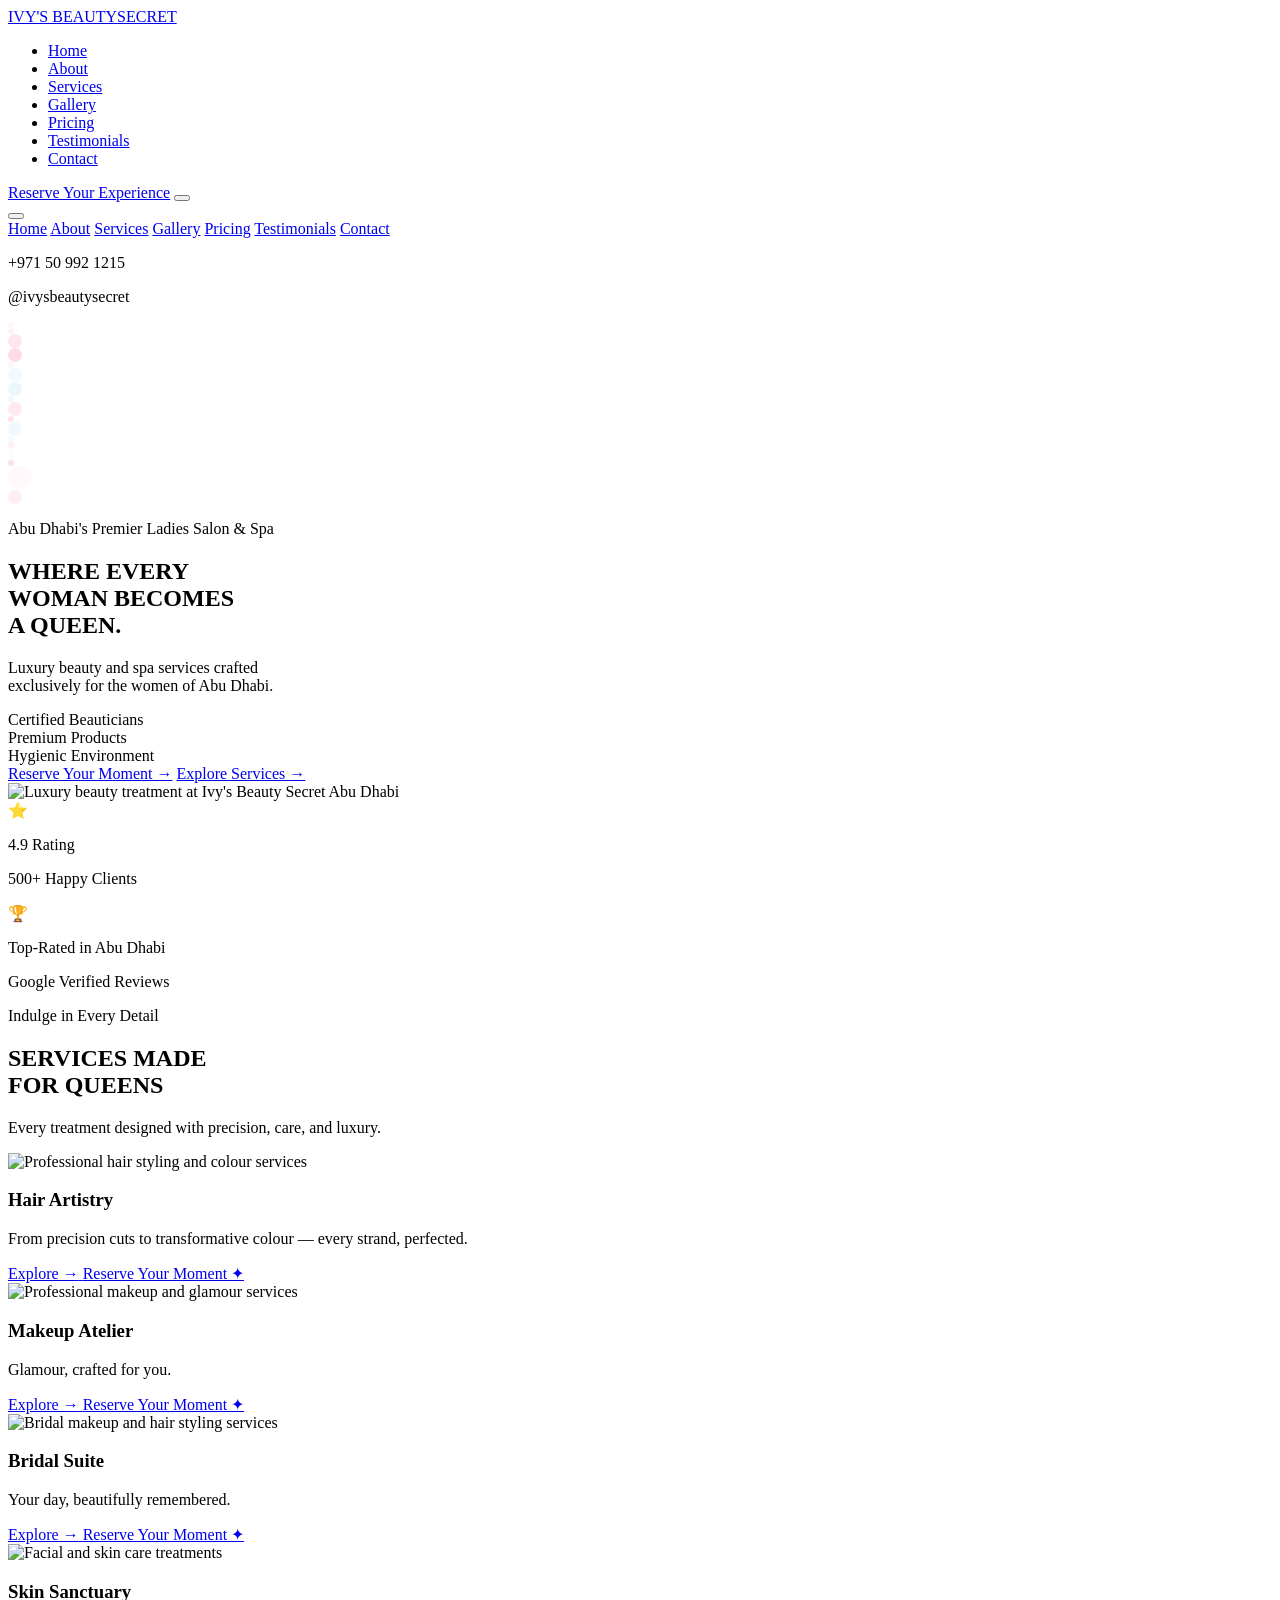
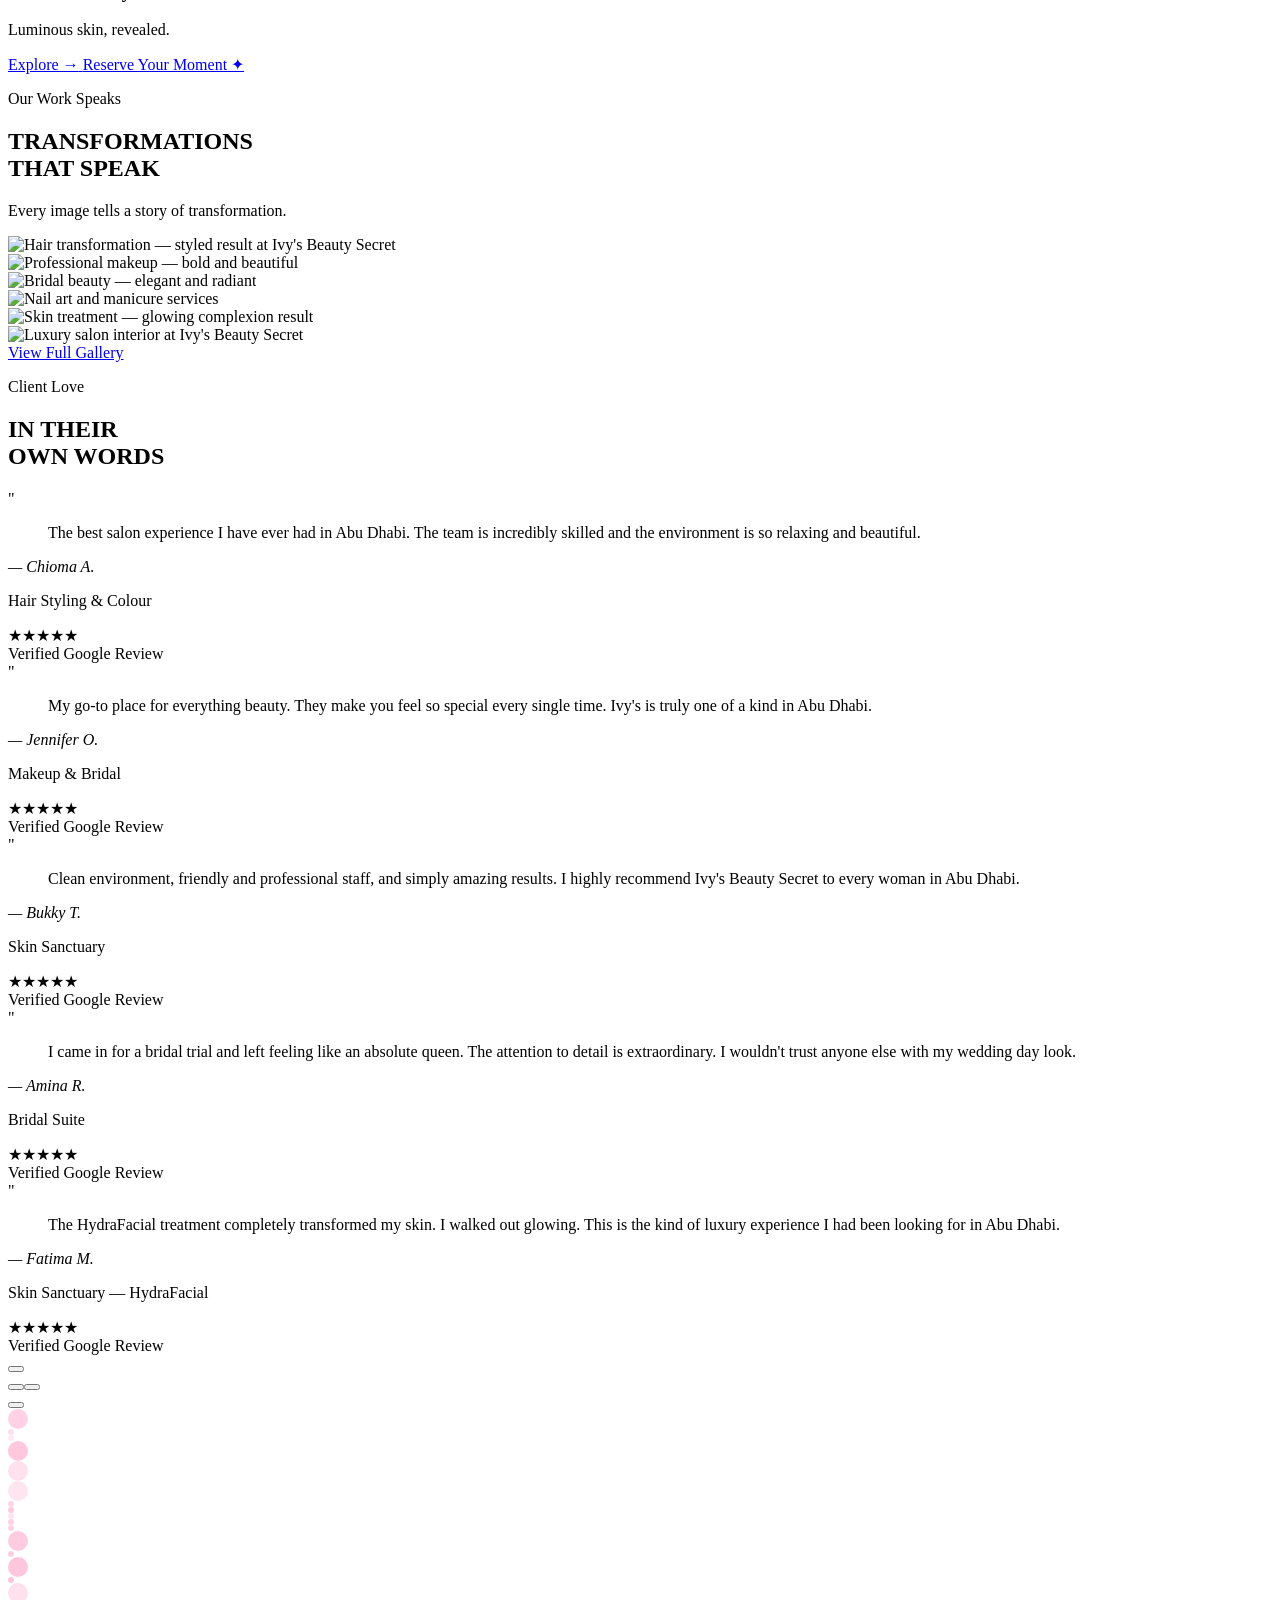
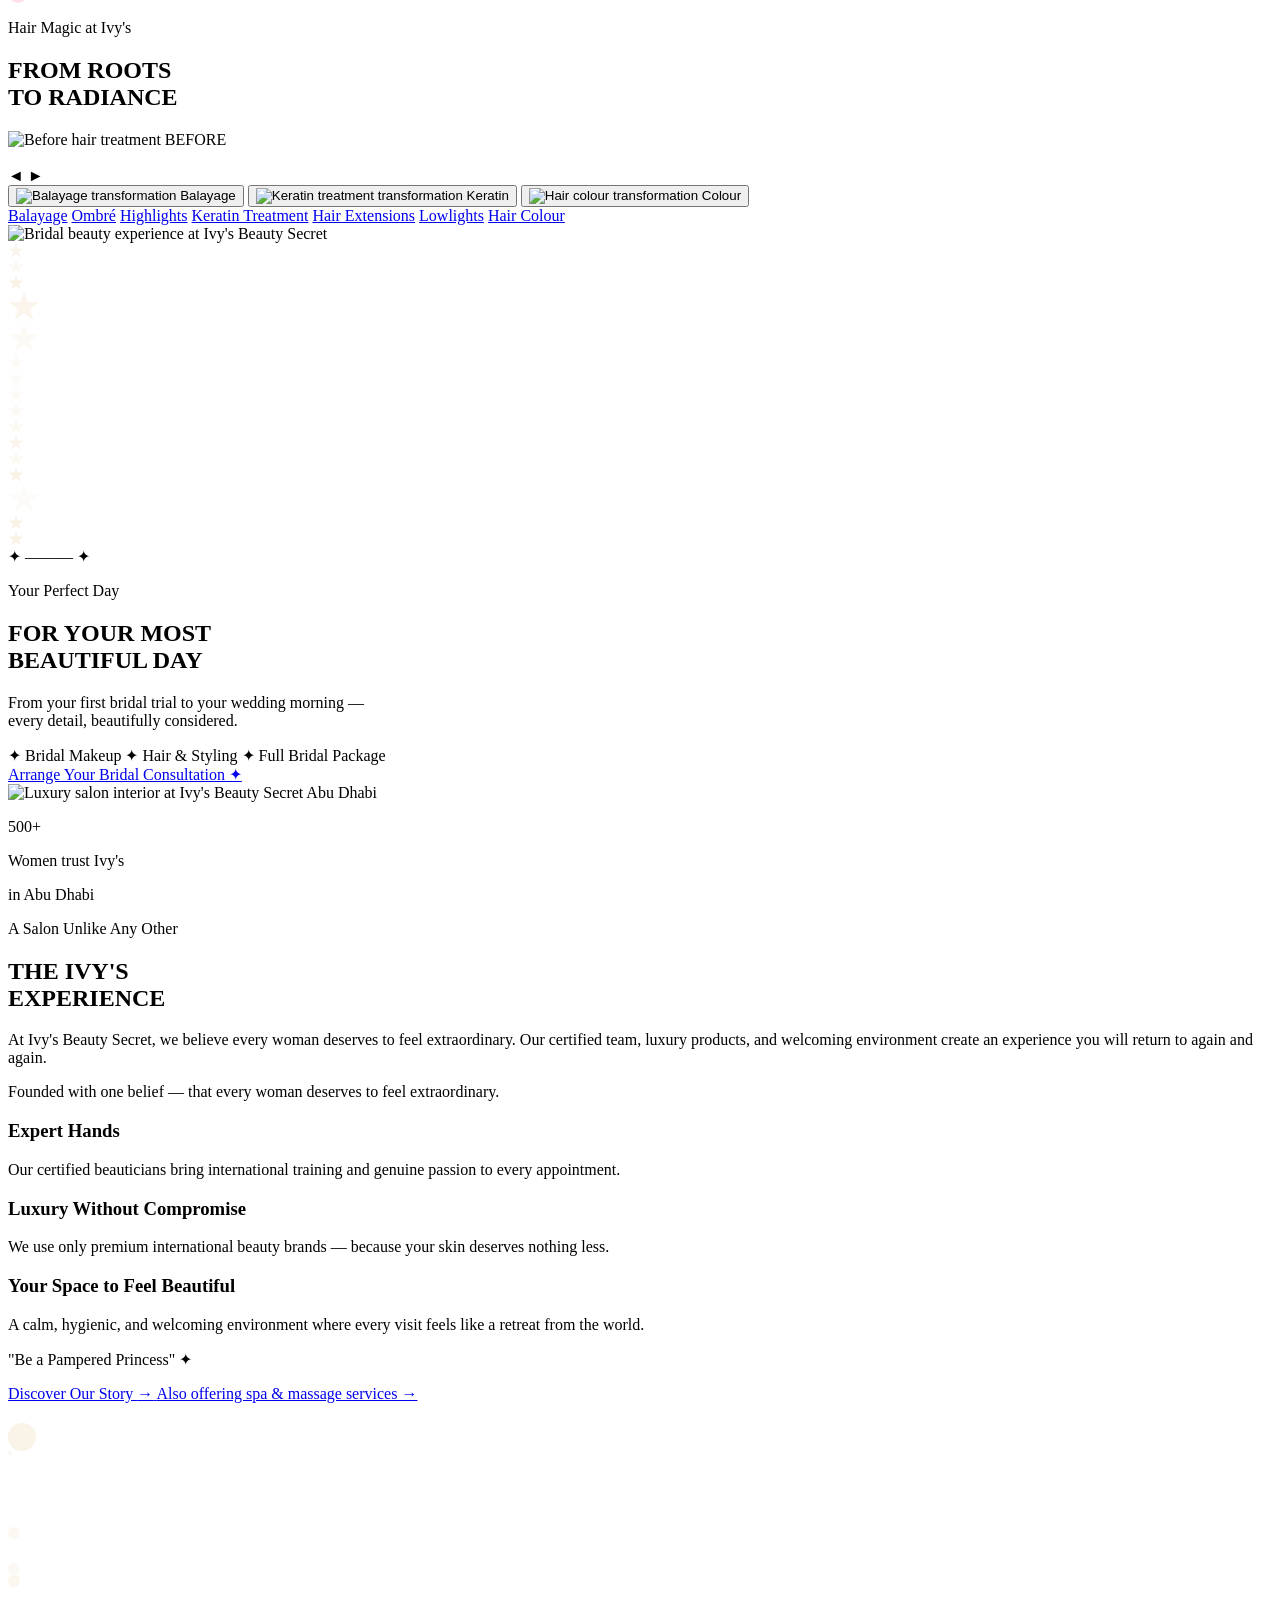
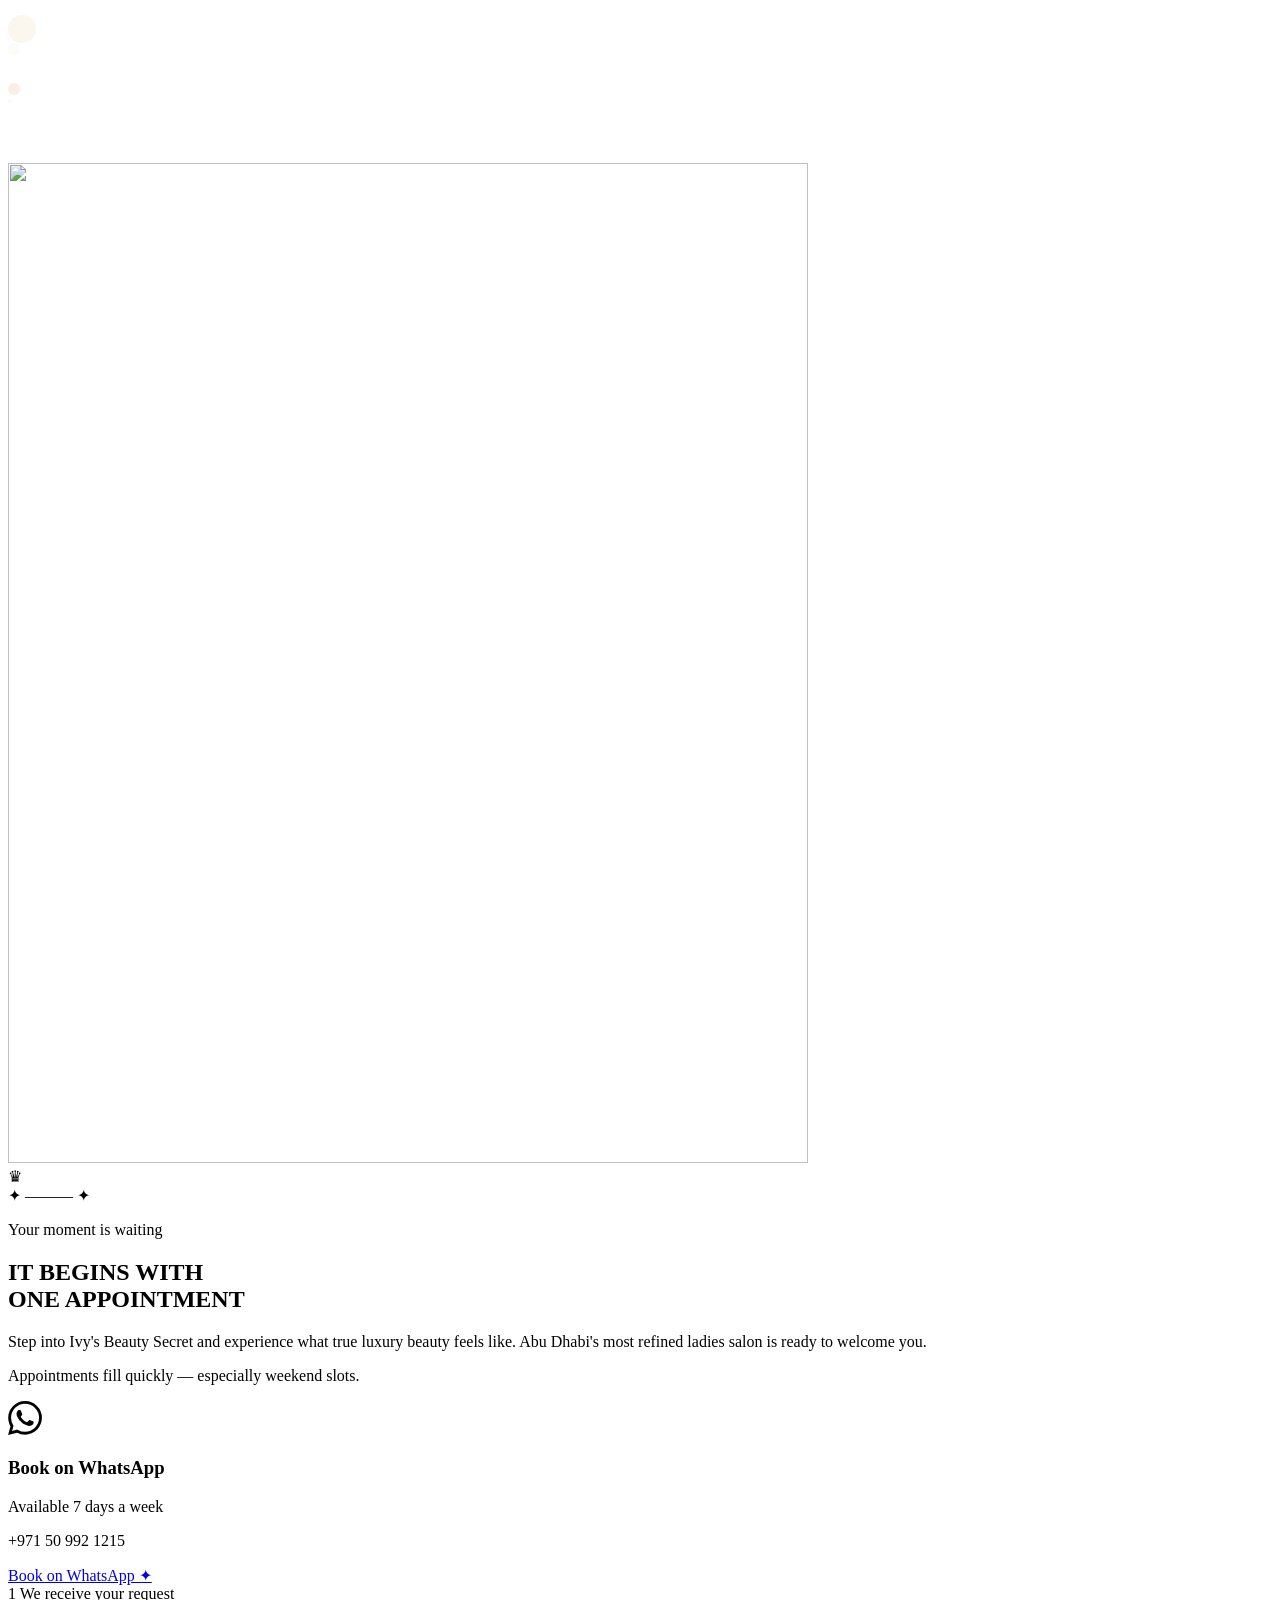
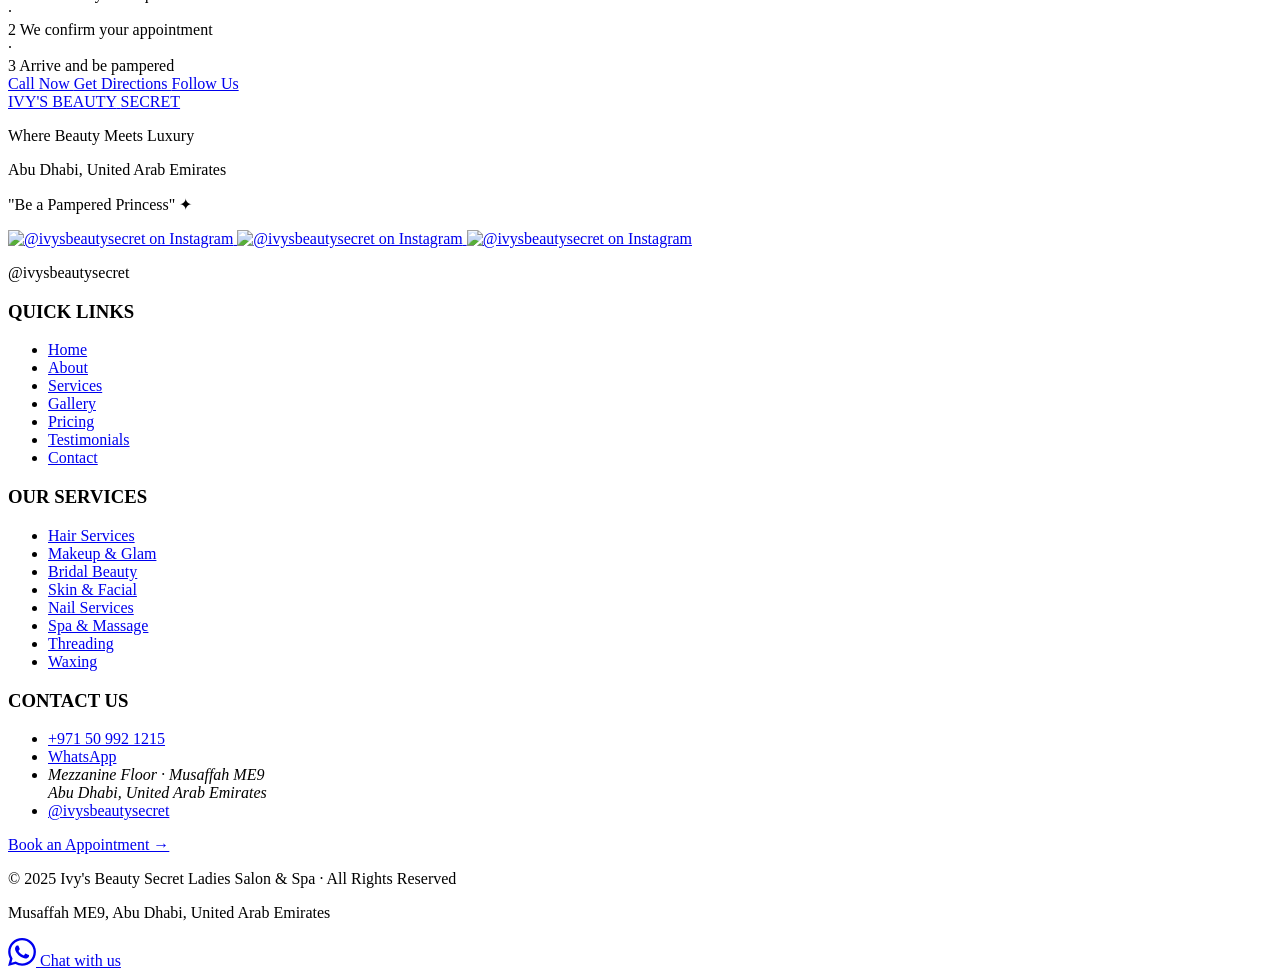
==== index.html @ 5273cea2 "Add files via upload" ====
<!DOCTYPE html>
<html lang="en" color-scheme="light">
<head>
  <meta charset="UTF-8">
  <meta name="viewport" content="width=device-width, initial-scale=1.0">
  <title>Ivy's Beauty Secret | Ladies Salon & Spa — Abu Dhabi</title>
  <meta name="description" content="Abu Dhabi's premier ladies salon and spa. Luxury beauty services exclusively for women in Musaffah ME9. Hair, makeup, bridal, skin, nails and spa.">

  <!-- Open Graph -->
  <meta property="og:title" content="Ivy's Beauty Secret | Ladies Salon & Spa Abu Dhabi">
  <meta property="og:description" content="Abu Dhabi's premier ladies salon and spa. Luxury beauty services exclusively for women.">
  <meta property="og:type" content="website">

  <!-- Preconnect for fonts -->
  <link rel="preconnect" href="https://fonts.googleapis.com">
  <link rel="preconnect" href="https://fonts.gstatic.com" crossorigin>

  <!-- Fonts: Cormorant Garamond (display) + Poppins (body) -->
  <link href="https://fonts.googleapis.com/css2?family=Cormorant+Garamond:ital,wght@0,300;0,600;0,700;1,300;1,400&family=Poppins:wght@300;400;500;600&display=optional" rel="stylesheet">

  <!-- Phosphor Icons (thin weight) -->
  <script src="https://unpkg.com/@phosphor-icons/web@2.1.1/src/index.js" defer></script>

  <link rel="stylesheet" href="styles.css">
</head>
<body>

  <!-- ═══════════════════════════════════════════
       NAVIGATION
  ═══════════════════════════════════════════ -->
  <nav class="nav" id="nav" role="navigation" aria-label="Main navigation">
    <div class="nav__inner">

      <!-- Logo -->
      <a href="index.html" class="nav__logo" aria-label="Ivy's Beauty Secret — Home">
        <img src="https://i.imgur.com/placeholder-logo.png"
             alt="Ivy's Beauty Secret Ladies Salon & Spa"
             class="nav__logo-img"
             onerror="this.style.display='none'; this.nextElementSibling.style.display='flex'">
        <!-- Fallback text logo if image fails -->
        <div class="nav__logo-text" style="display:none">
          <span class="nav__logo-primary">IVY'S BEAUTY</span>
          <span class="nav__logo-secondary">SECRET</span>
        </div>
      </a>

      <!-- Desktop Nav Links -->
      <ul class="nav__links" role="list">
        <li><a href="index.html" class="nav__link nav__link--active">Home</a></li>
        <li><a href="about.html" class="nav__link">About</a></li>
        <li><a href="services.html" class="nav__link">Services</a></li>
        <li><a href="gallery.html" class="nav__link">Gallery</a></li>
        <li><a href="pricing.html" class="nav__link">Pricing</a></li>
        <li><a href="testimonials.html" class="nav__link">Testimonials</a></li>
        <li><a href="contact.html" class="nav__link">Contact</a></li>
      </ul>

      <!-- Desktop CTA -->
      <a href="#booking" class="nav__cta btn btn--pink">Reserve Your Experience</a>

      <!-- Mobile Hamburger -->
      <button class="nav__hamburger" id="navToggle" aria-label="Open navigation menu" aria-expanded="false" aria-controls="mobileNav">
        <span class="nav__hamburger-bar"></span>
        <span class="nav__hamburger-bar"></span>
        <span class="nav__hamburger-bar"></span>
      </button>
    </div>
  </nav>

  <!-- Mobile Nav Overlay -->
  <div class="mobile-nav" id="mobileNav" role="dialog" aria-modal="true" aria-label="Navigation menu">
    <div class="mobile-nav__inner">
      <button class="mobile-nav__close" id="navClose" aria-label="Close navigation menu">
        <i class="ph-thin ph-x"></i>
      </button>
      <nav class="mobile-nav__links" aria-label="Mobile navigation">
        <a href="index.html" class="mobile-nav__link mobile-nav__link--active">Home</a>
        <a href="about.html" class="mobile-nav__link">About</a>
        <a href="services.html" class="mobile-nav__link">Services</a>
        <a href="gallery.html" class="mobile-nav__link">Gallery</a>
        <a href="pricing.html" class="mobile-nav__link">Pricing</a>
        <a href="testimonials.html" class="mobile-nav__link">Testimonials</a>
        <a href="contact.html" class="mobile-nav__link">Contact</a>
      </nav>
      <div class="mobile-nav__footer">
        <p class="mobile-nav__contact">+971 50 992 1215</p>
        <p class="mobile-nav__contact">@ivysbeautysecret</p>
        <div class="mobile-nav__socials">
          <a href="https://www.instagram.com/ivysbeautysecret/" target="_blank" rel="noopener" aria-label="Follow Ivy's on Instagram" class="mobile-nav__social-icon">
            <i class="ph-thin ph-instagram-logo"></i>
          </a>
          <a href="https://wa.me/971509921215" target="_blank" rel="noopener" aria-label="Chat on WhatsApp" class="mobile-nav__social-icon">
            <i class="ph-thin ph-whatsapp-logo"></i>
          </a>
          <a href="#" target="_blank" rel="noopener" aria-label="Follow on TikTok" class="mobile-nav__social-icon">
            <i class="ph-thin ph-tiktok-logo"></i>
          </a>
          <a href="#" target="_blank" rel="noopener" aria-label="Follow on Facebook" class="mobile-nav__social-icon">
            <i class="ph-thin ph-facebook-logo"></i>
          </a>
        </div>
      </div>
    </div>
  </div>


  <!-- ═══════════════════════════════════════════
       SECTION 1 — CINEMATIC HERO
  ═══════════════════════════════════════════ -->
  <section class="hero" id="home" aria-label="Welcome to Ivy's Beauty Secret">

    <!-- Atmospheric Light Blooms -->
    <div class="hero__bloom hero__bloom--pink" aria-hidden="true"></div>
    <div class="hero__bloom hero__bloom--blue" aria-hidden="true"></div>

    <!-- Floating Particles -->
    <div class="hero__particles" aria-hidden="true" id="heroParticles"></div>

    <!-- Hero Layout -->
    <div class="hero__inner">

      <!-- Left — Text Content -->
      <div class="hero__content" data-animate="fade-up">

        <!-- Gold ornament line -->
        <div class="ornament-line" aria-hidden="true"></div>

        <!-- Script label -->
        <p class="hero__script">Abu Dhabi's Premier Ladies Salon &amp; Spa</p>

        <!-- Main H1 -->
        <h1 class="hero__headline">
          WHERE EVERY<br>
          WOMAN BECOMES<br>
          A QUEEN.
        </h1>

        <!-- Body text -->
        <p class="hero__body">
          Luxury beauty and spa services crafted<br>
          exclusively for the women of Abu Dhabi.
        </p>

        <!-- Embedded Trust Indicators -->
        <div class="hero__trust" role="list" aria-label="Our commitments">
          <div class="hero__trust-item" role="listitem">
            <i class="ph-thin ph-certificate" aria-hidden="true"></i>
            <span>Certified Beauticians</span>
          </div>
          <div class="hero__trust-item" role="listitem">
            <i class="ph-thin ph-sparkle" aria-hidden="true"></i>
            <span>Premium Products</span>
          </div>
          <div class="hero__trust-item" role="listitem">
            <i class="ph-thin ph-shield-check" aria-hidden="true"></i>
            <span>Hygienic Environment</span>
          </div>
        </div>

        <!-- CTA Row -->
        <div class="hero__ctas">
          <a href="#booking" class="btn btn--pink">Reserve Your Moment →</a>
          <a href="services.html" class="hero__cta-link">
            Explore Services <span class="hero__cta-arrow">→</span>
          </a>
        </div>
      </div>

      <!-- Right — Model Photography -->
      <div class="hero__image-zone" aria-hidden="true">
        <img
          src="https://images.unsplash.com/photo-1560869713-7d0a29430803?w=900&q=80"
          alt="Luxury beauty treatment at Ivy's Beauty Secret Abu Dhabi"
          class="hero__model img-hero"
          width="900"
          height="1200"
          fetchpriority="high">

        <!-- Glassmorphism Card 1 — Rating -->
        <div class="glass-card glass-card--1" aria-label="Client rating: 4.9 stars, 500 plus happy clients">
          <div class="glass-card__content">
            <span class="glass-card__icon">⭐</span>
            <div>
              <p class="glass-card__title">4.9 Rating</p>
              <p class="glass-card__sub">500+ Happy Clients</p>
            </div>
          </div>
        </div>

        <!-- Glassmorphism Card 2 — Reputation -->
        <div class="glass-card glass-card--2" aria-label="Top rated salon in Abu Dhabi">
          <div class="glass-card__content">
            <span class="glass-card__icon">🏆</span>
            <div>
              <p class="glass-card__title">Top-Rated in Abu Dhabi</p>
              <p class="glass-card__sub">Google Verified Reviews</p>
            </div>
          </div>
        </div>
      </div>

    </div><!-- /.hero__inner -->

    <!-- Section exit fade -->
    <div class="hero__exit" aria-hidden="true"></div>

  </section><!-- /.hero -->


  <!-- ═══════════════════════════════════════════
       SECTION 2 — FEATURED SERVICE CATEGORIES
  ═══════════════════════════════════════════ -->
  <section class="services" id="services" aria-labelledby="services-heading">
    <div class="section-entry" aria-hidden="true"></div>

    <div class="container">

      <!-- Section Headline -->
      <div class="section-header section-header--center" data-animate="fade-up">
        <div class="ornament-line ornament-line--center" aria-hidden="true"></div>
        <p class="section-script">Indulge in Every Detail</p>
        <h2 class="section-h2" id="services-heading">
          SERVICES MADE<br>FOR QUEENS
        </h2>
        <p class="section-body">Every treatment designed with precision, care, and luxury.</p>
      </div>

      <!-- Service Cards Grid -->
      <div class="services__grid" data-animate="fade-up">

        <!-- Featured Card — Hair Artistry -->
        <article class="service-card service-card--featured" aria-label="Hair Artistry services">
          <div class="service-card__image-wrap">
            <img
              src="https://images.unsplash.com/photo-1522337360788-8b13dee7a37e?w=800&q=80"
              alt="Professional hair styling and colour services"
              class="service-card__image img-card"
              width="800"
              height="490"
              loading="lazy">
            <div class="service-card__img-overlay" aria-hidden="true"></div>
          </div>
          <div class="service-card__badge" aria-hidden="true">
            <i class="ph-thin ph-scissors"></i>
          </div>
          <div class="service-card__body">
            <h3 class="service-card__title">Hair Artistry</h3>
            <p class="service-card__desc">From precision cuts to transformative colour — every strand, perfected.</p>
            <a href="services.html#hair" class="service-card__cta">
              <span class="service-card__cta-default">Explore →</span>
              <span class="service-card__cta-hover">Reserve Your Moment ✦</span>
            </a>
          </div>
        </article>

        <!-- Standard Card — Makeup Atelier -->
        <article class="service-card" aria-label="Makeup Atelier services">
          <div class="service-card__image-wrap">
            <img
              src="https://images.unsplash.com/photo-1487412947147-5cebf100ffc2?w=600&q=80"
              alt="Professional makeup and glamour services"
              class="service-card__image img-card"
              width="600"
              height="348"
              loading="lazy">
            <div class="service-card__img-overlay" aria-hidden="true"></div>
          </div>
          <div class="service-card__badge" aria-hidden="true">
            <i class="ph-thin ph-paint-brush"></i>
          </div>
          <div class="service-card__body">
            <h3 class="service-card__title">Makeup Atelier</h3>
            <p class="service-card__desc">Glamour, crafted for you.</p>
            <a href="services.html#makeup" class="service-card__cta">
              <span class="service-card__cta-default">Explore →</span>
              <span class="service-card__cta-hover">Reserve Your Moment ✦</span>
            </a>
          </div>
        </article>

        <!-- Standard Card — Bridal Suite -->
        <article class="service-card" aria-label="Bridal Suite services">
          <div class="service-card__image-wrap">
            <img
              src="https://images.unsplash.com/photo-1511285560929-80b456fea0bc?w=600&q=80"
              alt="Bridal makeup and hair styling services"
              class="service-card__image img-card"
              width="600"
              height="348"
              loading="lazy">
            <div class="service-card__img-overlay" aria-hidden="true"></div>
          </div>
          <div class="service-card__badge" aria-hidden="true">
            <i class="ph-thin ph-flower"></i>
          </div>
          <div class="service-card__body">
            <h3 class="service-card__title">Bridal Suite</h3>
            <p class="service-card__desc">Your day, beautifully remembered.</p>
            <a href="services.html#bridal" class="service-card__cta">
              <span class="service-card__cta-default">Explore →</span>
              <span class="service-card__cta-hover">Reserve Your Moment ✦</span>
            </a>
          </div>
        </article>

        <!-- Standard Card — Skin Sanctuary -->
        <article class="service-card service-card--wide" aria-label="Skin Sanctuary services">
          <div class="service-card__image-wrap">
            <img
              src="https://images.unsplash.com/photo-1570172619644-dfd03ed5d881?w=800&q=80"
              alt="Facial and skin care treatments"
              class="service-card__image img-card"
              width="800"
              height="348"
              loading="lazy">
            <div class="service-card__img-overlay" aria-hidden="true"></div>
          </div>
          <div class="service-card__badge" aria-hidden="true">
            <i class="ph-thin ph-drop"></i>
          </div>
          <div class="service-card__body">
            <h3 class="service-card__title">Skin Sanctuary</h3>
            <p class="service-card__desc">Luminous skin, revealed.</p>
            <a href="services.html#skin" class="service-card__cta">
              <span class="service-card__cta-default">Explore →</span>
              <span class="service-card__cta-hover">Reserve Your Moment ✦</span>
            </a>
          </div>
        </article>

      </div><!-- /.services__grid -->
    </div><!-- /.container -->

    <div class="section-exit section-exit--to-white" aria-hidden="true"></div>
  </section><!-- /.services -->


  <!-- ═══════════════════════════════════════════
       SECTION 3 — TRANSFORMATIONS GALLERY
  ═══════════════════════════════════════════ -->
  <section class="gallery" id="gallery" aria-labelledby="gallery-heading">

    <div class="container">

      <!-- Section Headline -->
      <div class="section-header section-header--center" data-animate="fade-up">
        <p class="section-script">Our Work Speaks</p>
        <h2 class="section-h2" id="gallery-heading">
          TRANSFORMATIONS<br>THAT SPEAK
        </h2>
        <p class="section-body">Every image tells a story of transformation.</p>
      </div>

      <!-- Masonry Grid — 6 images -->
      <div class="gallery__grid" data-animate="fade-up" role="list" aria-label="Gallery of beauty transformations">

        <div class="gallery__item gallery__item--a" role="listitem">
          <img
            src="https://images.unsplash.com/photo-1522337660859-02fbefca4702?w=700&q=80"
            alt="Hair transformation — styled result at Ivy's Beauty Secret"
            class="gallery__img img-gallery"
            width="700"
            height="900"
            loading="lazy">
        </div>

        <div class="gallery__item gallery__item--b" role="listitem">
          <img
            src="https://images.unsplash.com/photo-1492106087820-71f1a00d2b11?w=600&q=80"
            alt="Professional makeup — bold and beautiful"
            class="gallery__img img-gallery"
            width="600"
            height="700"
            loading="lazy">
        </div>

        <div class="gallery__item gallery__item--c" role="listitem">
          <img
            src="https://images.unsplash.com/photo-1537832816519-689ad163238b?w=600&q=80"
            alt="Bridal beauty — elegant and radiant"
            class="gallery__img img-gallery"
            width="600"
            height="950"
            loading="lazy">
        </div>

        <div class="gallery__item gallery__item--d" role="listitem">
          <img
            src="https://images.unsplash.com/photo-1604654894610-df63bc536371?w=600&q=80"
            alt="Nail art and manicure services"
            class="gallery__img img-gallery"
            width="600"
            height="600"
            loading="lazy">
        </div>

        <div class="gallery__item gallery__item--e" role="listitem">
          <img
            src="https://images.unsplash.com/photo-1616394584738-fc6e612e71b9?w=600&q=80"
            alt="Skin treatment — glowing complexion result"
            class="gallery__img img-gallery"
            width="600"
            height="800"
            loading="lazy">
        </div>

        <div class="gallery__item gallery__item--f" role="listitem">
          <img
            src="https://images.unsplash.com/photo-1560066984-138dadb4c035?w=600&q=80"
            alt="Luxury salon interior at Ivy's Beauty Secret"
            class="gallery__img img-gallery"
            width="600"
            height="580"
            loading="lazy">
        </div>

      </div><!-- /.gallery__grid -->

      <!-- CTA -->
      <div class="gallery__cta-wrap" data-animate="fade-up">
        <a href="gallery.html" class="btn btn--outline">View Full Gallery</a>
      </div>

    </div><!-- /.container -->

    <div class="section-exit section-exit--to-blush" aria-hidden="true"></div>
  </section><!-- /.gallery -->


  <!-- ═══════════════════════════════════════════
       SECTION 4 — TESTIMONIALS
  ═══════════════════════════════════════════ -->
  <section class="testimonials" id="testimonials" aria-labelledby="testimonials-heading">

    <div class="container">

      <!-- Section Headline -->
      <div class="section-header section-header--center" data-animate="fade-up">
        <p class="section-script">Client Love</p>
        <h2 class="section-h2" id="testimonials-heading">
          IN THEIR<br>OWN WORDS
        </h2>
      </div>

      <!-- Carousel -->
      <div class="testimonials__carousel-wrap" data-animate="fade-up">
        <div class="testimonials__carousel" id="testimonialsCarousel" aria-live="polite">

          <!-- Card 1 -->
          <article class="testimonial-card" aria-label="Review from Chioma A.">
            <div class="testimonial-card__quote" aria-hidden="true">"</div>
            <blockquote class="testimonial-card__text">
              The best salon experience I have ever had in Abu Dhabi. The team is incredibly skilled and the environment is so relaxing and beautiful.
            </blockquote>
            <div class="testimonial-card__divider" aria-hidden="true"></div>
            <cite class="testimonial-card__author">— Chioma A.</cite>
            <p class="testimonial-card__service">Hair Styling & Colour</p>
            <div class="testimonial-card__stars" aria-label="5 out of 5 stars" role="img">
              <span aria-hidden="true">★★★★★</span>
            </div>
            <div class="testimonial-card__source">
              <span class="testimonial-card__source-text">Verified Google Review</span>
            </div>
          </article>

          <!-- Card 2 -->
          <article class="testimonial-card" aria-label="Review from Jennifer O.">
            <div class="testimonial-card__quote" aria-hidden="true">"</div>
            <blockquote class="testimonial-card__text">
              My go-to place for everything beauty. They make you feel so special every single time. Ivy's is truly one of a kind in Abu Dhabi.
            </blockquote>
            <div class="testimonial-card__divider" aria-hidden="true"></div>
            <cite class="testimonial-card__author">— Jennifer O.</cite>
            <p class="testimonial-card__service">Makeup & Bridal</p>
            <div class="testimonial-card__stars" aria-label="5 out of 5 stars" role="img">
              <span aria-hidden="true">★★★★★</span>
            </div>
            <div class="testimonial-card__source">
              <span class="testimonial-card__source-text">Verified Google Review</span>
            </div>
          </article>

          <!-- Card 3 -->
          <article class="testimonial-card" aria-label="Review from Bukky T.">
            <div class="testimonial-card__quote" aria-hidden="true">"</div>
            <blockquote class="testimonial-card__text">
              Clean environment, friendly and professional staff, and simply amazing results. I highly recommend Ivy's Beauty Secret to every woman in Abu Dhabi.
            </blockquote>
            <div class="testimonial-card__divider" aria-hidden="true"></div>
            <cite class="testimonial-card__author">— Bukky T.</cite>
            <p class="testimonial-card__service">Skin Sanctuary</p>
            <div class="testimonial-card__stars" aria-label="5 out of 5 stars" role="img">
              <span aria-hidden="true">★★★★★</span>
            </div>
            <div class="testimonial-card__source">
              <span class="testimonial-card__source-text">Verified Google Review</span>
            </div>
          </article>

          <!-- Card 4 -->
          <article class="testimonial-card" aria-label="Review from Amina R.">
            <div class="testimonial-card__quote" aria-hidden="true">"</div>
            <blockquote class="testimonial-card__text">
              I came in for a bridal trial and left feeling like an absolute queen. The attention to detail is extraordinary. I wouldn't trust anyone else with my wedding day look.
            </blockquote>
            <div class="testimonial-card__divider" aria-hidden="true"></div>
            <cite class="testimonial-card__author">— Amina R.</cite>
            <p class="testimonial-card__service">Bridal Suite</p>
            <div class="testimonial-card__stars" aria-label="5 out of 5 stars" role="img">
              <span aria-hidden="true">★★★★★</span>
            </div>
            <div class="testimonial-card__source">
              <span class="testimonial-card__source-text">Verified Google Review</span>
            </div>
          </article>

          <!-- Card 5 -->
          <article class="testimonial-card" aria-label="Review from Fatima M.">
            <div class="testimonial-card__quote" aria-hidden="true">"</div>
            <blockquote class="testimonial-card__text">
              The HydraFacial treatment completely transformed my skin. I walked out glowing. This is the kind of luxury experience I had been looking for in Abu Dhabi.
            </blockquote>
            <div class="testimonial-card__divider" aria-hidden="true"></div>
            <cite class="testimonial-card__author">— Fatima M.</cite>
            <p class="testimonial-card__service">Skin Sanctuary — HydraFacial</p>
            <div class="testimonial-card__stars" aria-label="5 out of 5 stars" role="img">
              <span aria-hidden="true">★★★★★</span>
            </div>
            <div class="testimonial-card__source">
              <span class="testimonial-card__source-text">Verified Google Review</span>
            </div>
          </article>

        </div><!-- /.testimonials__carousel -->

        <!-- Edge fades -->
        <div class="testimonials__fade testimonials__fade--left" aria-hidden="true"></div>
        <div class="testimonials__fade testimonials__fade--right" aria-hidden="true"></div>
      </div>

      <!-- Navigation -->
      <div class="testimonials__nav" role="group" aria-label="Testimonial navigation">
        <button class="testimonials__arrow testimonials__arrow--prev" id="testimPrev" aria-label="Previous review">
          <i class="ph-thin ph-arrow-left"></i>
        </button>
        <div class="testimonials__dots" id="testimDots" role="tablist" aria-label="Review pages"></div>
        <button class="testimonials__arrow testimonials__arrow--next" id="testimNext" aria-label="Next review">
          <i class="ph-thin ph-arrow-right"></i>
        </button>
      </div>

    </div><!-- /.container -->

    <div class="section-exit section-exit--to-dark" aria-hidden="true"></div>
  </section><!-- /.testimonials -->


  <!-- ═══════════════════════════════════════════
       SECTION 5 — HAIR TRANSFORMATIONS
  ═══════════════════════════════════════════ -->
  <section class="hair" id="hair-transformations" aria-labelledby="hair-heading">

    <!-- Dark atmosphere bloom -->
    <div class="hair__bloom" aria-hidden="true"></div>

    <!-- Particles -->
    <div class="hair__particles" aria-hidden="true" id="hairParticles"></div>

    <div class="container">

      <!-- Headline -->
      <div class="section-header section-header--center section-header--light" data-animate="fade-up">
        <div class="ornament-line ornament-line--center ornament-line--gold" aria-hidden="true"></div>
        <p class="section-script section-script--gold">Hair Magic at Ivy's</p>
        <h2 class="section-h2 section-h2--white" id="hair-heading">
          FROM ROOTS<br>TO RADIANCE
        </h2>
      </div>

      <!-- Before/After Slider -->
      <div class="slider-wrap" data-animate="fade-up">

        <!-- Primary Slider -->
        <div class="slider" id="mainSlider" aria-label="Hair transformation before and after comparison">
          <div class="slider__before">
            <img
              src="https://images.unsplash.com/photo-1590577976322-3d2d6a2130f4?w=900&q=80"
              alt="Before hair treatment"
              class="slider__img slider__img--before"
              width="900"
              height="500"
              loading="lazy">
            <span class="slider__badge slider__badge--before">BEFORE</span>
          </div>
          <div class="slider__after" id="sliderAfter">
            <img
              src="https://images.unsplash.com/photo-1522337360788-8b13dee7a37e?w=900&q=80"
              alt="After hair treatment — stunning balayage transformation"
              class="slider__img slider__img--after"
              width="900"
              height="500"
              loading="lazy">
            <span class="slider__badge slider__badge--after">AFTER</span>
          </div>
          <!-- Divider + Handle -->
          <div class="slider__divider" id="sliderDivider" aria-hidden="true">
            <div class="slider__handle" id="sliderHandle" aria-label="Drag to compare before and after">
              <span class="slider__handle-arrows">◄ ►</span>
            </div>
          </div>
        </div><!-- /.slider -->

        <!-- Thumbnail Selectors -->
        <div class="slider__thumbs" role="group" aria-label="Select transformation to view">
          <button class="slider__thumb slider__thumb--active" data-pair="0" aria-pressed="true" aria-label="View Balayage transformation">
            <img
              src="https://images.unsplash.com/photo-1522337360788-8b13dee7a37e?w=240&q=70"
              alt="Balayage transformation"
              width="120"
              height="72"
              loading="lazy">
            <span>Balayage</span>
          </button>
          <button class="slider__thumb" data-pair="1" aria-pressed="false" aria-label="View Keratin transformation">
            <img
              src="https://images.unsplash.com/photo-1605980776566-0486c3ac7617?w=240&q=70"
              alt="Keratin treatment transformation"
              width="120"
              height="72"
              loading="lazy">
            <span>Keratin</span>
          </button>
          <button class="slider__thumb" data-pair="2" aria-pressed="false" aria-label="View Colour transformation">
            <img
              src="https://images.unsplash.com/photo-1519699047748-de8e457a634e?w=240&q=70"
              alt="Hair colour transformation"
              width="120"
              height="72"
              loading="lazy">
            <span>Colour</span>
          </button>
        </div><!-- /.slider__thumbs -->

      </div><!-- /.slider-wrap -->

      <!-- Tag Pills -->
      <div class="hair__tags" aria-label="Available hair services" data-animate="fade-up">
        <a href="services.html#hair" class="hair__tag">Balayage</a>
        <a href="services.html#hair" class="hair__tag">Ombré</a>
        <a href="services.html#hair" class="hair__tag">Highlights</a>
        <a href="services.html#hair" class="hair__tag">Keratin Treatment</a>
        <a href="services.html#hair" class="hair__tag">Hair Extensions</a>
        <a href="services.html#hair" class="hair__tag">Lowlights</a>
        <a href="services.html#hair" class="hair__tag">Hair Colour</a>
      </div>

    </div><!-- /.container -->

    <div class="section-exit section-exit--dark-to-warm" aria-hidden="true"></div>
  </section><!-- /.hair -->


  <!-- ═══════════════════════════════════════════
       SECTION 6 — BRIDAL BEAUTY EXPERIENCE
  ═══════════════════════════════════════════ -->
  <section class="bridal" id="bridal" aria-labelledby="bridal-heading">

    <!-- Background Image -->
    <img
      src="https://images.unsplash.com/photo-1519741497674-611481863552?w=1920&q=80"
      alt="Bridal beauty experience at Ivy's Beauty Secret"
      class="bridal__bg img-bridal"
      width="1920"
      height="1280"
      loading="lazy"
      aria-hidden="true">

    <!-- Overlay Layers -->
    <div class="bridal__overlay bridal__overlay--main" aria-hidden="true"></div>
    <div class="bridal__overlay bridal__overlay--left" aria-hidden="true"></div>
    <div class="bridal__overlay bridal__overlay--right" aria-hidden="true"></div>

    <!-- Gold Particles -->
    <div class="bridal__particles" aria-hidden="true" id="bridalParticles"></div>

    <!-- Content -->
    <div class="bridal__content" data-animate="fade-up">

      <!-- Gold ornament -->
      <div class="ornament-duo" aria-hidden="true">✦ ——— ✦</div>

      <p class="section-script section-script--gold">Your Perfect Day</p>

      <h2 class="bridal__headline" id="bridal-heading">
        FOR YOUR MOST<br>BEAUTIFUL DAY
      </h2>

      <p class="bridal__body">
        From your first bridal trial to your wedding morning —<br>
        every detail, beautifully considered.
      </p>

      <!-- Feature Pills -->
      <div class="bridal__pills" role="list" aria-label="Bridal services available">
        <span class="bridal__pill" role="listitem">✦ Bridal Makeup</span>
        <span class="bridal__pill" role="listitem">✦ Hair &amp; Styling</span>
        <span class="bridal__pill" role="listitem">✦ Full Bridal Package</span>
      </div>

      <!-- CTA -->
      <a href="https://wa.me/971509921215?text=Hello%20Ivy%27s%20Beauty%20Secret.%20I%20would%20like%20to%20arrange%20a%20bridal%20consultation."
         class="btn btn--gold"
         target="_blank"
         rel="noopener"
         aria-label="Arrange your bridal consultation on WhatsApp">
        Arrange Your Bridal Consultation ✦
      </a>

    </div><!-- /.bridal__content -->

    <div class="section-exit section-exit--dark-to-lavender" aria-hidden="true"></div>
  </section><!-- /.bridal -->


  <!-- ═══════════════════════════════════════════
       SECTION 7 — BRAND STORY
  ═══════════════════════════════════════════ -->
  <section class="story" id="about-us" aria-labelledby="story-heading">

    <div class="container">
      <div class="story__inner">

        <!-- Left — Salon Image -->
        <div class="story__image-wrap" data-animate="slide-left">
          <img
            src="https://images.unsplash.com/photo-1633681926022-84c23e8cb2d6?w=1000&q=80"
            alt="Luxury salon interior at Ivy's Beauty Secret Abu Dhabi"
            class="story__image img-hero"
            width="1000"
            height="750"
            loading="lazy">

          <!-- Floating Stat Card -->
          <div class="story__stat-card" aria-label="Trusted by 500 plus women in Abu Dhabi">
            <p class="story__stat-number">500+</p>
            <p class="story__stat-label">Women trust Ivy's</p>
            <p class="story__stat-label">in Abu Dhabi</p>
          </div>
        </div>

        <!-- Right — Text Content -->
        <div class="story__content" data-animate="slide-right">

          <div class="ornament-line" aria-hidden="true"></div>
          <p class="section-script">A Salon Unlike Any Other</p>
          <h2 class="section-h2" id="story-heading">
            THE IVY'S<br>EXPERIENCE
          </h2>

          <p class="story__body">
            At Ivy's Beauty Secret, we believe every woman deserves to feel extraordinary.
            Our certified team, luxury products, and welcoming environment create an
            experience you will return to again and again.
          </p>

          <p class="story__founder">
            Founded with one belief — that every woman deserves to feel extraordinary.
          </p>

          <!-- Feature Callouts -->
          <div class="story__callouts">

            <div class="story__callout">
              <h3 class="story__callout-title">Expert Hands</h3>
              <p class="story__callout-body">Our certified beauticians bring international training and genuine passion to every appointment.</p>
            </div>

            <div class="story__rule" aria-hidden="true"></div>

            <div class="story__callout">
              <h3 class="story__callout-title">Luxury Without Compromise</h3>
              <p class="story__callout-body">We use only premium international beauty brands — because your skin deserves nothing less.</p>
            </div>

            <div class="story__rule" aria-hidden="true"></div>

            <div class="story__callout">
              <h3 class="story__callout-title">Your Space to Feel Beautiful</h3>
              <p class="story__callout-body">A calm, hygienic, and welcoming environment where every visit feels like a retreat from the world.</p>
            </div>

          </div><!-- /.story__callouts -->

          <!-- Brand Tagline -->
          <p class="story__tagline">"Be a Pampered Princess" ✦</p>

          <!-- CTAs -->
          <div class="story__ctas">
            <a href="about.html" class="story__link">
              Discover Our Story <span class="story__link-arrow">→</span>
            </a>
            <a href="services.html#spa" class="story__link-subtle">
              Also offering spa &amp; massage services →
            </a>
          </div>

        </div><!-- /.story__content -->
      </div><!-- /.story__inner -->
    </div><!-- /.container -->

    <div class="section-exit section-exit--lavender-to-booking" aria-hidden="true"></div>
  </section><!-- /.story -->


  <!-- ═══════════════════════════════════════════
       SECTION 8 — BOOKING CTA
  ═══════════════════════════════════════════ -->
  <section class="booking" id="booking" aria-labelledby="booking-heading">

    <!-- White center glow -->
    <div class="booking__glow" aria-hidden="true"></div>

    <!-- Particles -->
    <div class="booking__particles" aria-hidden="true" id="bookingParticles"></div>

    <!-- Model Image (desktop) -->
    <div class="booking__model-wrap" aria-hidden="true">
      <img
        src="https://images.unsplash.com/photo-1519699047748-de8e457a634e?w=800&q=80"
        alt=""
        class="booking__model"
        width="800"
        height="1000"
        loading="lazy">
    </div>

    <!-- Content -->
    <div class="booking__content" data-animate="fade-up">

      <!-- Chess Queen Icon -->
      <div class="booking__queen" aria-hidden="true">♛</div>

      <!-- Ornament -->
      <div class="ornament-duo ornament-duo--white" aria-hidden="true">✦ ——— ✦</div>

      <p class="section-script section-script--white">Your moment is waiting</p>

      <h2 class="booking__headline" id="booking-heading">
        IT BEGINS WITH<br>ONE APPOINTMENT
      </h2>

      <p class="booking__body">
        Step into Ivy's Beauty Secret and experience what true luxury beauty feels like.
        Abu Dhabi's most refined ladies salon is ready to welcome you.
      </p>

      <p class="booking__scarcity">Appointments fill quickly — especially weekend slots.</p>

      <!-- Booking Module -->
      <div class="booking__module" id="bookingModule">

        <!-- WhatsApp Mode (default — active) -->
        <div class="booking__whatsapp" id="bookingWhatsapp">
          <div class="booking__wa-icon" aria-hidden="true">
            <svg viewBox="0 0 24 24" fill="currentColor" width="34" height="34" aria-hidden="true">
              <path d="M17.472 14.382c-.297-.149-1.758-.867-2.03-.967-.273-.099-.471-.148-.67.15-.197.297-.767.966-.94 1.164-.173.199-.347.223-.644.075-.297-.15-1.255-.463-2.39-1.475-.883-.788-1.48-1.761-1.653-2.059-.173-.297-.018-.458.13-.606.134-.133.298-.347.446-.52.149-.174.198-.298.298-.497.099-.198.05-.371-.025-.52-.075-.149-.669-1.612-.916-2.207-.242-.579-.487-.5-.669-.51-.173-.008-.371-.01-.57-.01-.198 0-.52.074-.792.372-.272.297-1.04 1.016-1.04 2.479 0 1.462 1.065 2.875 1.213 3.074.149.198 2.096 3.2 5.077 4.487.709.306 1.262.489 1.694.625.712.227 1.36.195 1.871.118.571-.085 1.758-.719 2.006-1.413.248-.694.248-1.289.173-1.413-.074-.124-.272-.198-.57-.347m-5.421 7.403h-.004a9.87 9.87 0 01-5.031-1.378l-.361-.214-3.741.982.998-3.648-.235-.374a9.86 9.86 0 01-1.51-5.26c.001-5.45 4.436-9.884 9.888-9.884 2.64 0 5.122 1.03 6.988 2.898a9.825 9.825 0 012.893 6.994c-.003 5.45-4.437 9.884-9.885 9.884m8.413-18.297A11.815 11.815 0 0012.05 0C5.495 0 .16 5.335.157 11.892c0 2.096.547 4.142 1.588 5.945L.057 24l6.305-1.654a11.882 11.882 0 005.683 1.448h.005c6.554 0 11.89-5.335 11.893-11.893a11.821 11.821 0 00-3.48-8.413z"/>
            </svg>
          </div>
          <h3 class="booking__wa-title">Book on WhatsApp</h3>
          <p class="booking__wa-sub">Available 7 days a week</p>
          <p class="booking__wa-phone">+971 50 992 1215</p>
          <a href="https://wa.me/971509921215?text=Hello%20Ivy%27s%20Beauty%20Secret.%20I%20would%20like%20to%20arrange%20an%20appointment.%20Please%20let%20me%20know%20your%20availability."
             class="btn btn--gold btn--full"
             target="_blank"
             rel="noopener"
             aria-label="Book your appointment on WhatsApp">
            Book on WhatsApp ✦
          </a>
        </div><!-- /.booking__whatsapp -->

        <!-- Formspree Form Mode (hidden by default — activated via BOOKING config in JS) -->
        <form class="booking__form" id="bookingForm" style="display:none"
              action="https://formspree.io/f/YOUR_FORM_ID"
              method="POST"
              aria-label="Appointment request form"
              novalidate>
          <input type="hidden" name="_subject" value="New Appointment Request — Ivy's Beauty Secret">

          <div class="form-group">
            <label for="formName" class="form-label">Name</label>
            <input type="text" id="formName" name="name" class="form-input"
                   placeholder="How shall we address you?" required autocomplete="name">
          </div>

          <div class="form-group">
            <label for="formPhone" class="form-label">Phone</label>
            <input type="tel" id="formPhone" name="phone" class="form-input"
                   placeholder="Your contact number" required autocomplete="tel">
          </div>

          <div class="form-group">
            <label for="formService" class="form-label">Service</label>
            <select id="formService" name="service" class="form-input form-select" required>
              <option value="" disabled selected>Which experience calls to you?</option>
              <optgroup label="Hair Services">
                <option>Hair Styling</option>
                <option>Balayage</option>
                <option>Hair Colour</option>
                <option>Keratin Treatment</option>
                <option>Hair Extensions</option>
                <option>Blowout</option>
                <option>Haircut & Trim</option>
              </optgroup>
              <optgroup label="Makeup">
                <option>Party Makeup</option>
                <option>Bridal Makeup</option>
                <option>Everyday Makeup</option>
              </optgroup>
              <optgroup label="Bridal">
                <option>Full Bridal Package</option>
                <option>Bridal Trial</option>
              </optgroup>
              <optgroup label="Skin & Facial">
                <option>HydraFacial</option>
                <option>Organic Facial</option>
                <option>Acne Treatment</option>
                <option>Botox Treatment</option>
                <option>Collagen Treatment</option>
                <option>Bleaching</option>
              </optgroup>
              <optgroup label="Nails">
                <option>Manicure</option>
                <option>Pedicure</option>
                <option>Gel Polish</option>
                <option>Nail Extensions</option>
              </optgroup>
              <optgroup label="Waxing & Threading">
                <option>Body Waxing</option>
                <option>Eyebrow Threading</option>
                <option>Eyebrow Shaping</option>
              </optgroup>
              <optgroup label="Spa">
                <option>Body Massage</option>
                <option>Manicure Spa</option>
                <option>Pedicure Spa</option>
              </optgroup>
            </select>
          </div>

          <div class="form-group">
            <label for="formMessage" class="form-label">Message <span class="form-optional">(optional)</span></label>
            <textarea id="formMessage" name="message" class="form-input form-textarea" rows="3"
                      placeholder="Tell us about your vision"></textarea>
          </div>

          <button type="submit" class="btn btn--gold btn--full">
            Send My Enquiry →
          </button>
        </form><!-- /.booking__form -->

      </div><!-- /.booking__module -->

      <!-- What Happens Next -->
      <div class="booking__steps" aria-label="What happens after you book">
        <div class="booking__step">
          <span class="booking__step-num">1</span>
          <span class="booking__step-text">We receive your request</span>
        </div>
        <span class="booking__step-sep" aria-hidden="true">·</span>
        <div class="booking__step">
          <span class="booking__step-num">2</span>
          <span class="booking__step-text">We confirm your appointment</span>
        </div>
        <span class="booking__step-sep" aria-hidden="true">·</span>
        <div class="booking__step">
          <span class="booking__step-num">3</span>
          <span class="booking__step-text">Arrive and be pampered</span>
        </div>
      </div>

      <!-- Secondary Action Pills -->
      <div class="booking__actions">
        <a href="tel:+971509921215" class="booking__action-pill" aria-label="Call Ivy's Beauty Secret">
          <i class="ph-thin ph-phone" aria-hidden="true"></i> Call Now
        </a>
        <a href="https://maps.google.com/?q=Ivy's+Beauty+Secret+Musaffah+ME9+Abu+Dhabi"
           target="_blank" rel="noopener" class="booking__action-pill"
           aria-label="Get directions to Ivy's Beauty Secret">
          <i class="ph-thin ph-map-pin" aria-hidden="true"></i> Get Directions
        </a>
        <a href="https://www.instagram.com/ivysbeautysecret/"
           target="_blank" rel="noopener" class="booking__action-pill"
           aria-label="Follow Ivy's Beauty Secret on Instagram">
          <i class="ph-thin ph-instagram-logo" aria-hidden="true"></i> Follow Us
        </a>
      </div>

    </div><!-- /.booking__content -->
  </section><!-- /.booking -->


  <!-- ═══════════════════════════════════════════
       SECTION 9 — PREMIUM FOOTER
  ═══════════════════════════════════════════ -->
  <footer class="footer" role="contentinfo">

    <!-- Top border gradient -->
    <div class="footer__top-border" aria-hidden="true"></div>

    <!-- Logo glow -->
    <div class="footer__glow" aria-hidden="true"></div>

    <div class="container">
      <div class="footer__grid">

        <!-- Column 1 — Brand -->
        <div class="footer__brand">
          <a href="index.html" class="footer__logo-link" aria-label="Ivy's Beauty Secret — Home">
            <!-- Text fallback logo for footer -->
            <div class="footer__logo-text">
              <span class="footer__logo-primary">IVY'S BEAUTY</span>
              <span class="footer__logo-accent">SECRET</span>
            </div>
          </a>
          <p class="footer__tagline">Where Beauty Meets Luxury</p>
          <p class="footer__location">Abu Dhabi, United Arab Emirates</p>
          <p class="footer__brand-tagline">"Be a Pampered Princess" ✦</p>

          <!-- Social Icons -->
          <div class="footer__socials" role="list" aria-label="Follow Ivy's Beauty Secret on social media">
            <a href="https://www.instagram.com/ivysbeautysecret/"
               target="_blank" rel="noopener"
               class="footer__social" role="listitem"
               aria-label="Follow Ivy's on Instagram">
              <i class="ph-thin ph-instagram-logo"></i>
            </a>
            <a href="https://wa.me/971509921215"
               target="_blank" rel="noopener"
               class="footer__social" role="listitem"
               aria-label="Chat on WhatsApp">
              <i class="ph-thin ph-whatsapp-logo"></i>
            </a>
            <a href="#" target="_blank" rel="noopener"
               class="footer__social" role="listitem"
               aria-label="Follow on TikTok">
              <i class="ph-thin ph-tiktok-logo"></i>
            </a>
            <a href="#" target="_blank" rel="noopener"
               class="footer__social" role="listitem"
               aria-label="Follow on Facebook">
              <i class="ph-thin ph-facebook-logo"></i>
            </a>
          </div>

          <!-- Instagram Mini Preview -->
          <div class="footer__insta" aria-label="Recent Instagram posts">
            <a href="https://www.instagram.com/ivysbeautysecret/" target="_blank" rel="noopener"
               class="footer__insta-item" aria-label="View on Instagram">
              <img src="https://images.unsplash.com/photo-1522337360788-8b13dee7a37e?w=130&q=70"
                   alt="@ivysbeautysecret on Instagram" width="64" height="64" loading="lazy">
            </a>
            <a href="https://www.instagram.com/ivysbeautysecret/" target="_blank" rel="noopener"
               class="footer__insta-item" aria-label="View on Instagram">
              <img src="https://images.unsplash.com/photo-1487412947147-5cebf100ffc2?w=130&q=70"
                   alt="@ivysbeautysecret on Instagram" width="64" height="64" loading="lazy">
            </a>
            <a href="https://www.instagram.com/ivysbeautysecret/" target="_blank" rel="noopener"
               class="footer__insta-item" aria-label="View on Instagram">
              <img src="https://images.unsplash.com/photo-1616394584738-fc6e612e71b9?w=130&q=70"
                   alt="@ivysbeautysecret on Instagram" width="64" height="64" loading="lazy">
            </a>
          </div>
          <p class="footer__insta-handle">@ivysbeautysecret</p>
        </div>

        <!-- Column 2 — Quick Links -->
        <nav class="footer__nav-col" aria-label="Quick links">
          <h3 class="footer__col-heading">QUICK LINKS</h3>
          <ul class="footer__links" role="list">
            <li><a href="index.html" class="footer__link">Home</a></li>
            <li><a href="about.html" class="footer__link">About</a></li>
            <li><a href="services.html" class="footer__link">Services</a></li>
            <li><a href="gallery.html" class="footer__link">Gallery</a></li>
            <li><a href="pricing.html" class="footer__link">Pricing</a></li>
            <li><a href="testimonials.html" class="footer__link">Testimonials</a></li>
            <li><a href="contact.html" class="footer__link">Contact</a></li>
          </ul>
        </nav>

        <!-- Column 3 — Services -->
        <nav class="footer__nav-col" aria-label="Our services">
          <h3 class="footer__col-heading">OUR SERVICES</h3>
          <ul class="footer__links" role="list">
            <li><a href="services.html#hair" class="footer__link">Hair Services</a></li>
            <li><a href="services.html#makeup" class="footer__link">Makeup & Glam</a></li>
            <li><a href="services.html#bridal" class="footer__link">Bridal Beauty</a></li>
            <li><a href="services.html#skin" class="footer__link">Skin & Facial</a></li>
            <li><a href="services.html#nails" class="footer__link">Nail Services</a></li>
            <li><a href="services.html#spa" class="footer__link">Spa & Massage</a></li>
            <li><a href="services.html#threading" class="footer__link">Threading</a></li>
            <li><a href="services.html#threading" class="footer__link">Waxing</a></li>
          </ul>
        </nav>

        <!-- Column 4 — Contact -->
        <div class="footer__contact-col">
          <h3 class="footer__col-heading">CONTACT US</h3>
          <ul class="footer__contact-list" role="list">
            <li>
              <i class="ph-thin ph-phone" aria-hidden="true"></i>
              <a href="tel:+971509921215" class="footer__link">+971 50 992 1215</a>
            </li>
            <li>
              <i class="ph-thin ph-whatsapp-logo" aria-hidden="true"></i>
              <a href="https://wa.me/971509921215" target="_blank" rel="noopener" class="footer__link">WhatsApp</a>
            </li>
            <li>
              <i class="ph-thin ph-map-pin" aria-hidden="true"></i>
              <address class="footer__address">
                Mezzanine Floor · Musaffah ME9<br>
                Abu Dhabi, United Arab Emirates
              </address>
            </li>
            <li>
              <i class="ph-thin ph-instagram-logo" aria-hidden="true"></i>
              <a href="https://www.instagram.com/ivysbeautysecret/"
                 target="_blank" rel="noopener" class="footer__link">@ivysbeautysecret</a>
            </li>
          </ul>

          <!-- Mini booking CTA -->
          <a href="#booking" class="footer__book-cta">Book an Appointment →</a>
        </div>

      </div><!-- /.footer__grid -->
    </div><!-- /.container -->

    <!-- Bottom Bar -->
    <div class="footer__bottom">
      <div class="container footer__bottom-inner">
        <p class="footer__copy">© 2025 Ivy's Beauty Secret Ladies Salon &amp; Spa · All Rights Reserved</p>
        <p class="footer__address-short">Musaffah ME9, Abu Dhabi, United Arab Emirates</p>
      </div>
    </div>

  </footer><!-- /.footer -->


  <!-- ═══════════════════════════════════════════
       FLOATING PERSISTENT ELEMENTS
  ═══════════════════════════════════════════ -->

  <!-- WhatsApp Floating Widget -->
  <a href="https://wa.me/971509921215?text=Hello%20Ivy%27s%20Beauty%20Secret.%20I%20would%20like%20to%20arrange%20an%20appointment.%20Please%20let%20me%20know%20your%20availability."
     class="whatsapp-widget"
     target="_blank"
     rel="noopener"
     id="whatsappWidget"
     aria-label="Chat with us on WhatsApp">
    <svg viewBox="0 0 24 24" fill="currentColor" width="28" height="28" aria-hidden="true">
      <path d="M17.472 14.382c-.297-.149-1.758-.867-2.03-.967-.273-.099-.471-.148-.67.15-.197.297-.767.966-.94 1.164-.173.199-.347.223-.644.075-.297-.15-1.255-.463-2.39-1.475-.883-.788-1.48-1.761-1.653-2.059-.173-.297-.018-.458.13-.606.134-.133.298-.347.446-.52.149-.174.198-.298.298-.497.099-.198.05-.371-.025-.52-.075-.149-.669-1.612-.916-2.207-.242-.579-.487-.5-.669-.51-.173-.008-.371-.01-.57-.01-.198 0-.52.074-.792.372-.272.297-1.04 1.016-1.04 2.479 0 1.462 1.065 2.875 1.213 3.074.149.198 2.096 3.2 5.077 4.487.709.306 1.262.489 1.694.625.712.227 1.36.195 1.871.118.571-.085 1.758-.719 2.006-1.413.248-.694.248-1.289.173-1.413-.074-.124-.272-.198-.57-.347m-5.421 7.403h-.004a9.87 9.87 0 01-5.031-1.378l-.361-.214-3.741.982.998-3.648-.235-.374a9.86 9.86 0 01-1.51-5.26c.001-5.45 4.436-9.884 9.888-9.884 2.64 0 5.122 1.03 6.988 2.898a9.825 9.825 0 012.893 6.994c-.003 5.45-4.437 9.884-9.885 9.884m8.413-18.297A11.815 11.815 0 0012.05 0C5.495 0 .16 5.335.157 11.892c0 2.096.547 4.142 1.588 5.945L.057 24l6.305-1.654a11.882 11.882 0 005.683 1.448h.005c6.554 0 11.89-5.335 11.893-11.893a11.821 11.821 0 00-3.48-8.413z"/>
    </svg>
    <span class="whatsapp-widget__tooltip" role="tooltip">Chat with us</span>
  </a>

  <!-- Sticky Mobile Booking Bar (mobile only) -->
  <div class="mobile-booking-bar" id="mobileBookingBar" aria-label="Quick booking options" hidden>
    <a href="tel:+971509921215" class="mobile-booking-bar__btn" aria-label="Call Ivy's Beauty Secret">
      <i class="ph-thin ph-phone" aria-hidden="true"></i>
      Call Now
    </a>
    <a href="#booking" class="mobile-booking-bar__btn mobile-booking-bar__btn--primary" aria-label="Book your appointment">
      Reserve Your Moment →
    </a>
  </div>

  <script src="script.js" defer></script>
</body>
</html>
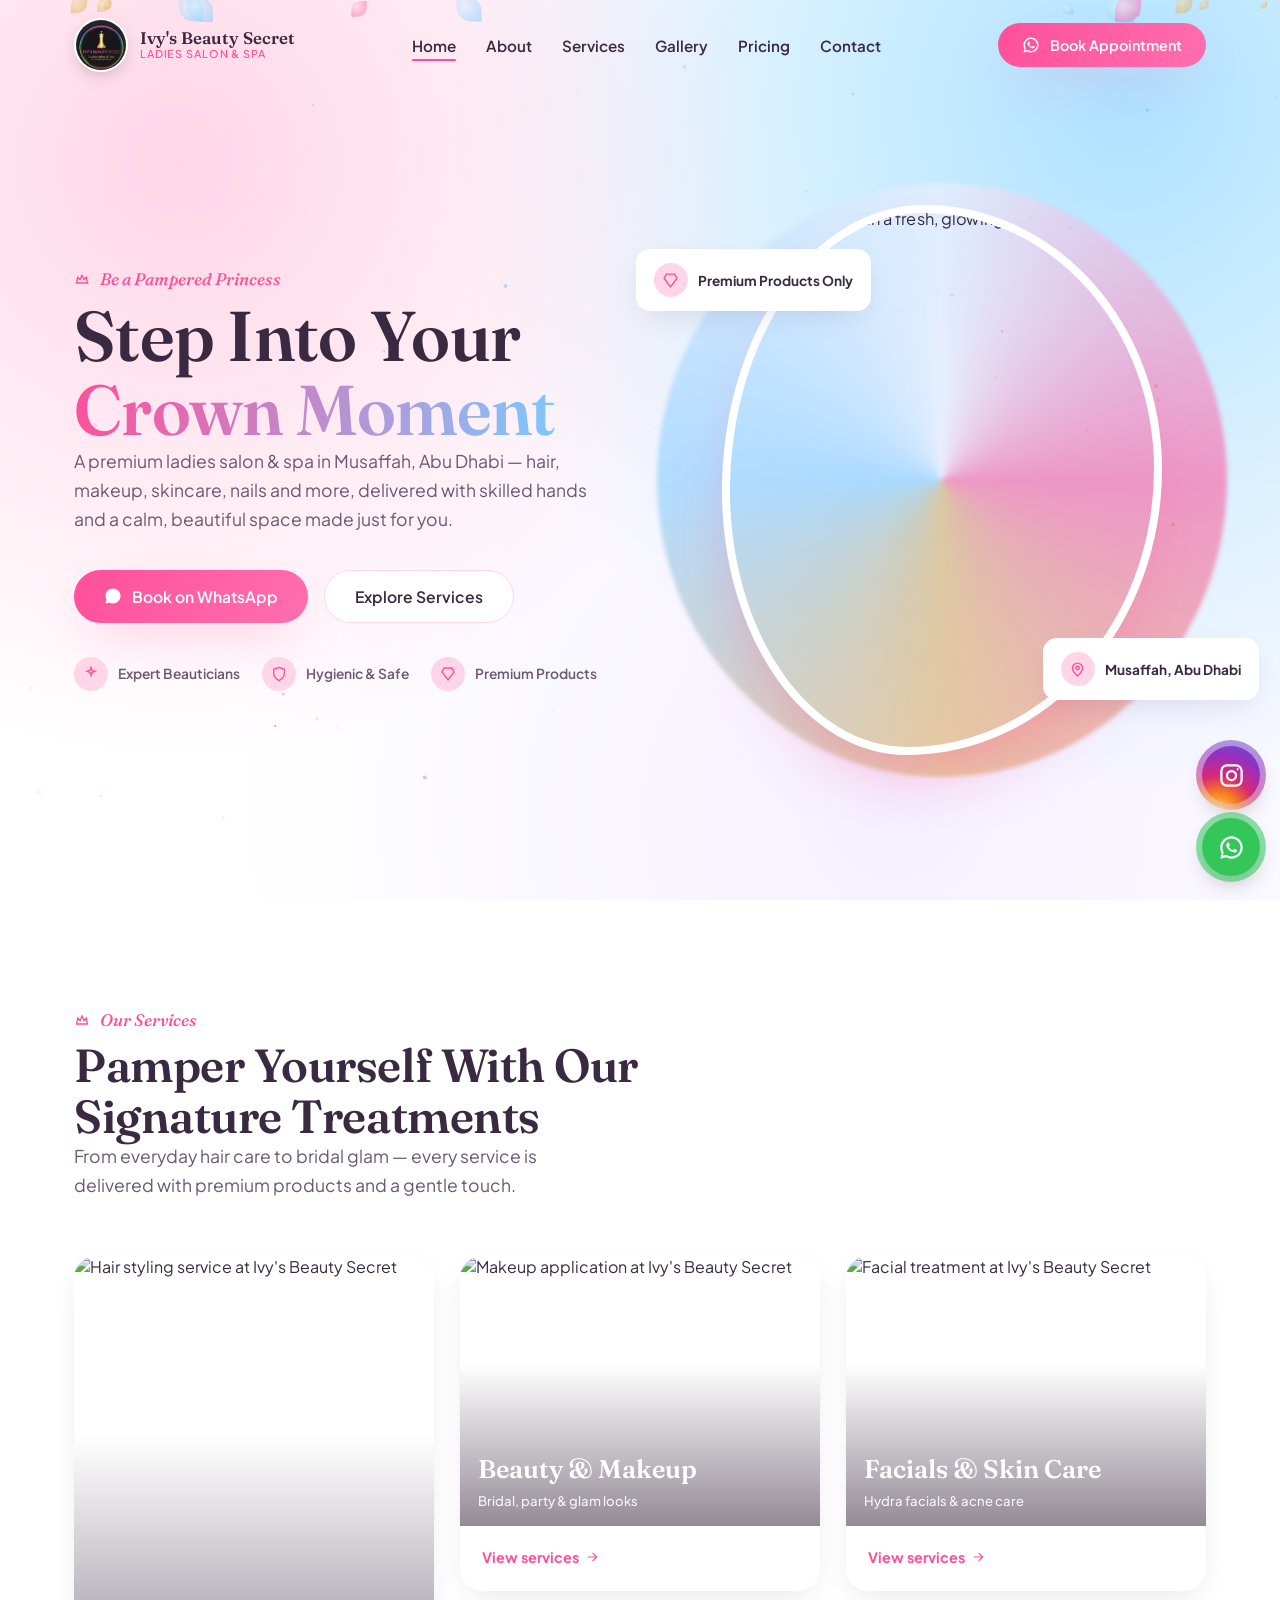
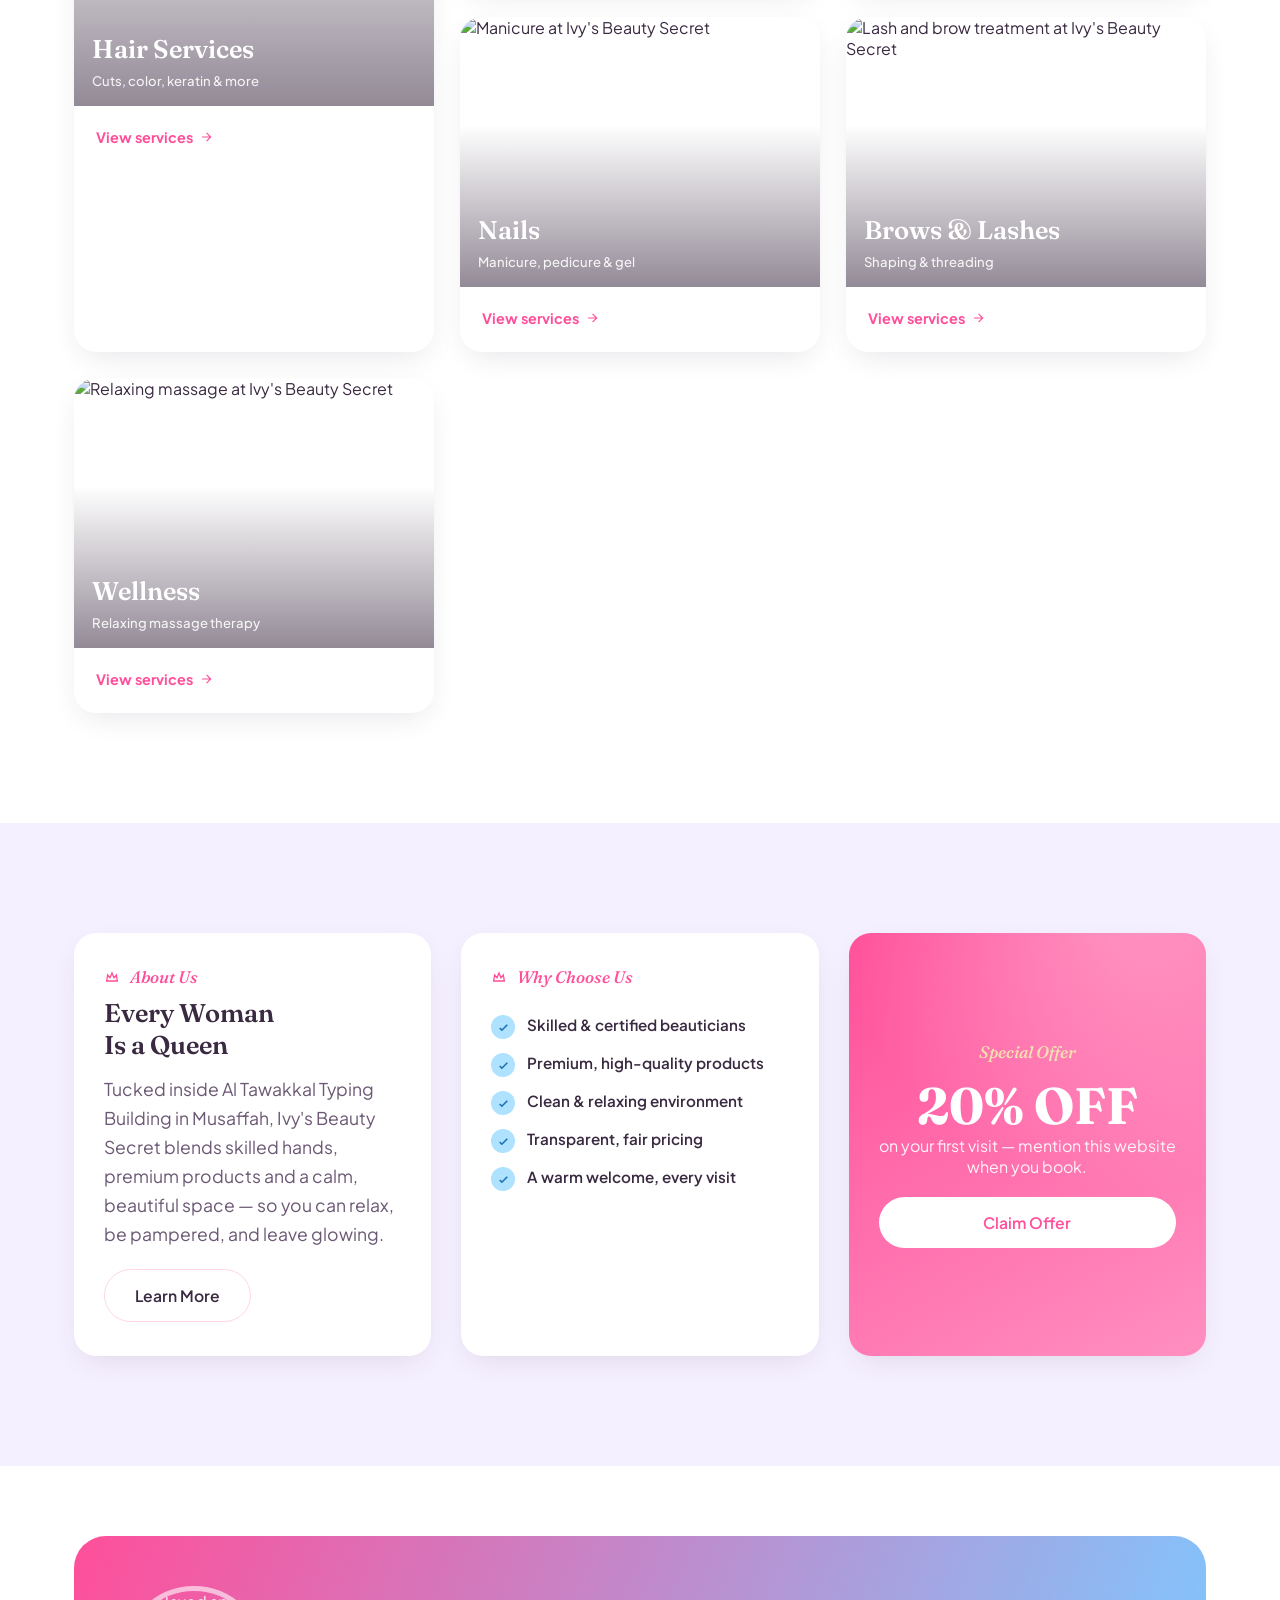
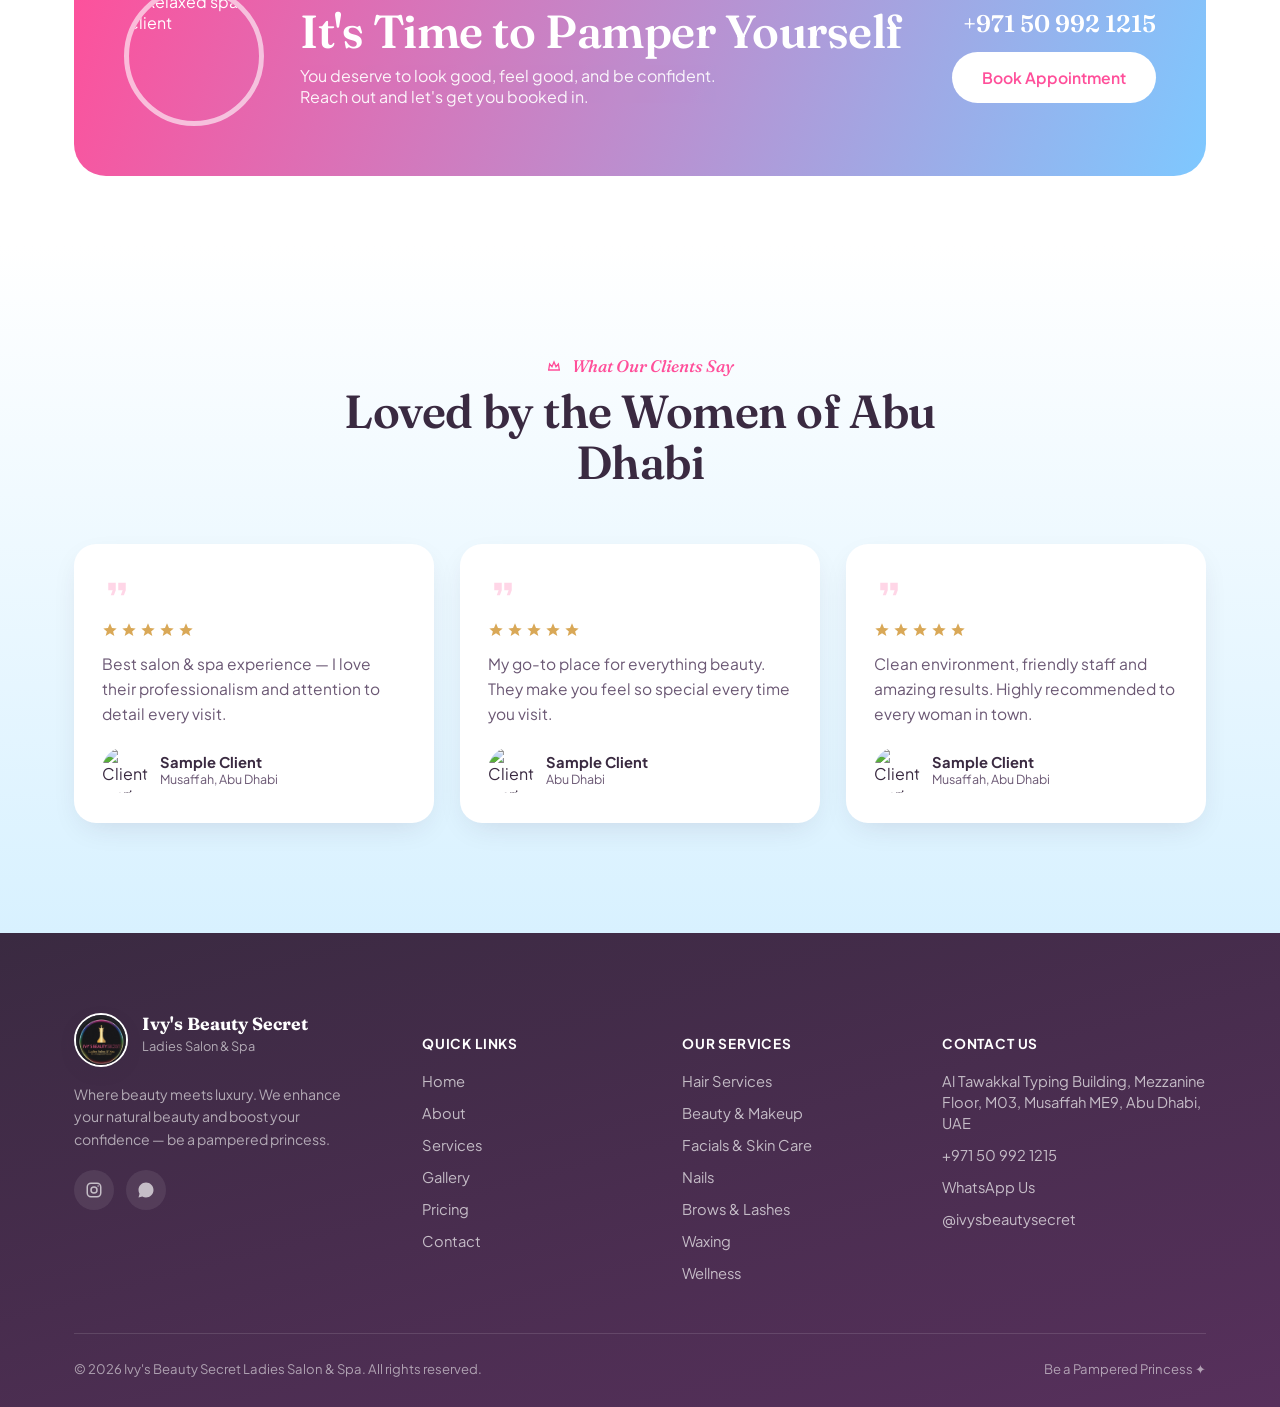
==== commit 3e16ad5a: "Add files via upload" ====
--- a/index.html
+++ b/index.html
@@ -1,1179 +1,369 @@
 <!DOCTYPE html>
-<html lang="en" color-scheme="light">
+<html lang="en">
 <head>
-  <meta charset="UTF-8">
-  <meta name="viewport" content="width=device-width, initial-scale=1.0">
-  <title>Ivy's Beauty Secret | Ladies Salon & Spa — Abu Dhabi</title>
-  <meta name="description" content="Abu Dhabi's premier ladies salon and spa. Luxury beauty services exclusively for women in Musaffah ME9. Hair, makeup, bridal, skin, nails and spa.">
-
-  <!-- Open Graph -->
-  <meta property="og:title" content="Ivy's Beauty Secret | Ladies Salon & Spa Abu Dhabi">
-  <meta property="og:description" content="Abu Dhabi's premier ladies salon and spa. Luxury beauty services exclusively for women.">
-  <meta property="og:type" content="website">
-
-  <!-- Preconnect for fonts -->
-  <link rel="preconnect" href="https://fonts.googleapis.com">
-  <link rel="preconnect" href="https://fonts.gstatic.com" crossorigin>
-
-  <!-- Fonts: Cormorant Garamond (display) + Poppins (body) -->
-  <link href="https://fonts.googleapis.com/css2?family=Cormorant+Garamond:ital,wght@0,300;0,600;0,700;1,300;1,400&family=Poppins:wght@300;400;500;600&display=optional" rel="stylesheet">
-
-  <!-- Phosphor Icons (thin weight) -->
-  <script src="https://unpkg.com/@phosphor-icons/web@2.1.1/src/index.js" defer></script>
-
-  <link rel="stylesheet" href="styles.css">
+<meta charset="UTF-8">
+<meta name="viewport" content="width=device-width, initial-scale=1.0">
+<title>Ivy's Beauty Secret Ladies Salon & Spa | Musaffah, Abu Dhabi</title>
+<meta name="description" content="Premium ladies salon & spa in Musaffah, Abu Dhabi. Hair, makeup, facials, nails, brows & lashes, waxing and massage — book on WhatsApp today.">
+<link rel="icon" id="favicon" href="">
+<link rel="preconnect" href="https://fonts.googleapis.com">
+<link rel="preconnect" href="https://fonts.gstatic.com" crossorigin>
+<link href="https://fonts.googleapis.com/css2?family=Fraunces:ital,wght@0,400;0,500;0,600;0,700;1,500;1,600&family=Plus+Jakarta+Sans:wght@400;500;600;700;800&display=swap" rel="stylesheet">
+<link rel="stylesheet" href="styles.css">
 </head>
 <body>
 
-  <!-- ═══════════════════════════════════════════
-       NAVIGATION
-  ═══════════════════════════════════════════ -->
-  <nav class="nav" id="nav" role="navigation" aria-label="Main navigation">
-    <div class="nav__inner">
-
-      <!-- Logo -->
-      <a href="index.html" class="nav__logo" aria-label="Ivy's Beauty Secret — Home">
-        <img src="https://i.imgur.com/placeholder-logo.png"
-             alt="Ivy's Beauty Secret Ladies Salon & Spa"
-             class="nav__logo-img"
-             onerror="this.style.display='none'; this.nextElementSibling.style.display='flex'">
-        <!-- Fallback text logo if image fails -->
-        <div class="nav__logo-text" style="display:none">
-          <span class="nav__logo-primary">IVY'S BEAUTY</span>
-          <span class="nav__logo-secondary">SECRET</span>
-        </div>
+<canvas id="sparkle-canvas" aria-hidden="true"></canvas>
+
+<!-- ============ HEADER ============ -->
+<header class="site-header">
+  <div class="container nav-inner">
+    <a href="index.html" class="brand">
+      <img class="brand-logo" alt="Ivy's Beauty Secret logo">
+      <span class="brand-name">Ivy's Beauty Secret<span>Ladies Salon &amp; Spa</span></span>
+    </a>
+    <nav class="nav-links">
+      <a href="index.html" class="active">Home</a>
+      <a href="about.html">About</a>
+      <a href="services.html">Services</a>
+      <a href="gallery.html">Gallery</a>
+      <a href="pricing.html">Pricing</a>
+      <a href="contact.html">Contact</a>
+    </nav>
+    <div class="nav-cta">
+      <a class="btn btn-primary" href="https://wa.me/971509921215?text=Hi%20Ivy%27s%20Beauty%20Secret!%20I%27d%20like%20to%20book%20an%20appointment." target="_blank" rel="noopener">
+        <svg viewBox="0 0 24 24" fill="currentColor"><path d="M12 2C6.48 2 2 6.48 2 12c0 1.85.5 3.58 1.37 5.07L2 22l5.07-1.33A9.93 9.93 0 0 0 12 22c5.52 0 10-4.48 10-10S17.52 2 12 2Zm0 18c-1.65 0-3.18-.46-4.5-1.26l-.32-.19-3 .79.8-2.93-.21-.3A7.94 7.94 0 0 1 4 12c0-4.41 3.59-8 8-8s8 3.59 8 8-3.59 8-8 8Zm4.38-5.98c-.24-.12-1.42-.7-1.64-.78-.22-.08-.38-.12-.54.12-.16.24-.62.78-.76.94-.14.16-.28.18-.52.06-.24-.12-1-.37-1.9-1.18-.7-.62-1.18-1.39-1.32-1.63-.14-.24-.02-.37.1-.49.12-.12.27-.31.4-.47.13-.16.18-.27.27-.45.09-.18.04-.34-.04-.46-.08-.12-.5-1.2-.68-1.65-.18-.43-.37-.37-.51-.38-.13-.01-.29-.01-.45-.01-.16 0-.41.06-.63.3-.22.24-.84.82-.84 2 0 1.18.86 2.32.98 2.48.12.16 1.64 2.5 3.98 3.4 2.34.9 2.34.6 2.76.56.42-.04 1.42-.58 1.62-1.14.2-.56.2-1.04.14-1.14-.06-.1-.24-.16-.48-.28Z"/></svg>
+        Book Appointment
       </a>
-
-      <!-- Desktop Nav Links -->
-      <ul class="nav__links" role="list">
-        <li><a href="index.html" class="nav__link nav__link--active">Home</a></li>
-        <li><a href="about.html" class="nav__link">About</a></li>
-        <li><a href="services.html" class="nav__link">Services</a></li>
-        <li><a href="gallery.html" class="nav__link">Gallery</a></li>
-        <li><a href="pricing.html" class="nav__link">Pricing</a></li>
-        <li><a href="testimonials.html" class="nav__link">Testimonials</a></li>
-        <li><a href="contact.html" class="nav__link">Contact</a></li>
-      </ul>
-
-      <!-- Desktop CTA -->
-      <a href="#booking" class="nav__cta btn btn--pink">Reserve Your Experience</a>
-
-      <!-- Mobile Hamburger -->
-      <button class="nav__hamburger" id="navToggle" aria-label="Open navigation menu" aria-expanded="false" aria-controls="mobileNav">
-        <span class="nav__hamburger-bar"></span>
-        <span class="nav__hamburger-bar"></span>
-        <span class="nav__hamburger-bar"></span>
-      </button>
-    </div>
-  </nav>
-
-  <!-- Mobile Nav Overlay -->
-  <div class="mobile-nav" id="mobileNav" role="dialog" aria-modal="true" aria-label="Navigation menu">
-    <div class="mobile-nav__inner">
-      <button class="mobile-nav__close" id="navClose" aria-label="Close navigation menu">
-        <i class="ph-thin ph-x"></i>
-      </button>
-      <nav class="mobile-nav__links" aria-label="Mobile navigation">
-        <a href="index.html" class="mobile-nav__link mobile-nav__link--active">Home</a>
-        <a href="about.html" class="mobile-nav__link">About</a>
-        <a href="services.html" class="mobile-nav__link">Services</a>
-        <a href="gallery.html" class="mobile-nav__link">Gallery</a>
-        <a href="pricing.html" class="mobile-nav__link">Pricing</a>
-        <a href="testimonials.html" class="mobile-nav__link">Testimonials</a>
-        <a href="contact.html" class="mobile-nav__link">Contact</a>
-      </nav>
-      <div class="mobile-nav__footer">
-        <p class="mobile-nav__contact">+971 50 992 1215</p>
-        <p class="mobile-nav__contact">@ivysbeautysecret</p>
-        <div class="mobile-nav__socials">
-          <a href="https://www.instagram.com/ivysbeautysecret/" target="_blank" rel="noopener" aria-label="Follow Ivy's on Instagram" class="mobile-nav__social-icon">
-            <i class="ph-thin ph-instagram-logo"></i>
-          </a>
-          <a href="https://wa.me/971509921215" target="_blank" rel="noopener" aria-label="Chat on WhatsApp" class="mobile-nav__social-icon">
-            <i class="ph-thin ph-whatsapp-logo"></i>
-          </a>
-          <a href="#" target="_blank" rel="noopener" aria-label="Follow on TikTok" class="mobile-nav__social-icon">
-            <i class="ph-thin ph-tiktok-logo"></i>
-          </a>
-          <a href="#" target="_blank" rel="noopener" aria-label="Follow on Facebook" class="mobile-nav__social-icon">
-            <i class="ph-thin ph-facebook-logo"></i>
-          </a>
-        </div>
-      </div>
-    </div>
-  </div>
-
-
-  <!-- ═══════════════════════════════════════════
-       SECTION 1 — CINEMATIC HERO
-  ═══════════════════════════════════════════ -->
-  <section class="hero" id="home" aria-label="Welcome to Ivy's Beauty Secret">
-
-    <!-- Atmospheric Light Blooms -->
-    <div class="hero__bloom hero__bloom--pink" aria-hidden="true"></div>
-    <div class="hero__bloom hero__bloom--blue" aria-hidden="true"></div>
-
-    <!-- Floating Particles -->
-    <div class="hero__particles" aria-hidden="true" id="heroParticles"></div>
-
-    <!-- Hero Layout -->
-    <div class="hero__inner">
-
-      <!-- Left — Text Content -->
-      <div class="hero__content" data-animate="fade-up">
-
-        <!-- Gold ornament line -->
-        <div class="ornament-line" aria-hidden="true"></div>
-
-        <!-- Script label -->
-        <p class="hero__script">Abu Dhabi's Premier Ladies Salon &amp; Spa</p>
-
-        <!-- Main H1 -->
-        <h1 class="hero__headline">
-          WHERE EVERY<br>
-          WOMAN BECOMES<br>
-          A QUEEN.
-        </h1>
-
-        <!-- Body text -->
-        <p class="hero__body">
-          Luxury beauty and spa services crafted<br>
-          exclusively for the women of Abu Dhabi.
-        </p>
-
-        <!-- Embedded Trust Indicators -->
-        <div class="hero__trust" role="list" aria-label="Our commitments">
-          <div class="hero__trust-item" role="listitem">
-            <i class="ph-thin ph-certificate" aria-hidden="true"></i>
-            <span>Certified Beauticians</span>
+    </div>
+    <button class="menu-toggle" aria-label="Open menu"><span></span></button>
+  </div>
+</header>
+
+<!-- ============ MOBILE MENU ============ -->
+<div class="mobile-menu">
+  <a href="index.html">Home</a>
+  <a href="about.html">About</a>
+  <a href="services.html">Services</a>
+  <a href="gallery.html">Gallery</a>
+  <a href="pricing.html">Pricing</a>
+  <a href="contact.html">Contact</a>
+  <a class="btn btn-primary" href="https://wa.me/971509921215?text=Hi%20Ivy%27s%20Beauty%20Secret!%20I%27d%20like%20to%20book%20an%20appointment." target="_blank" rel="noopener">Book on WhatsApp</a>
+</div>
+
+<!-- ============ FLOATING SOCIAL ============ -->
+<div class="float-actions">
+  <a class="float-btn instagram" href="https://www.instagram.com/ivysbeautysecret/" target="_blank" rel="noopener" aria-label="Visit our Instagram">
+    <svg viewBox="0 0 24 24" fill="none" stroke="currentColor" stroke-width="2"><rect x="3" y="3" width="18" height="18" rx="5"/><circle cx="12" cy="12" r="4"/><circle cx="17.5" cy="6.5" r="1" fill="currentColor" stroke="none"/></svg>
+  </a>
+  <a class="float-btn whatsapp" href="https://wa.me/971509921215?text=Hi%20Ivy%27s%20Beauty%20Secret!%20I%27d%20like%20to%20book%20an%20appointment." target="_blank" rel="noopener" aria-label="Message us on WhatsApp">
+    <svg viewBox="0 0 24 24" fill="currentColor"><path d="M12 2C6.48 2 2 6.48 2 12c0 1.85.5 3.58 1.37 5.07L2 22l5.07-1.33A9.93 9.93 0 0 0 12 22c5.52 0 10-4.48 10-10S17.52 2 12 2Zm0 18c-1.65 0-3.18-.46-4.5-1.26l-.32-.19-3 .79.8-2.93-.21-.3A7.94 7.94 0 0 1 4 12c0-4.41 3.59-8 8-8s8 3.59 8 8-3.59 8-8 8Zm4.38-5.98c-.24-.12-1.42-.7-1.64-.78-.22-.08-.38-.12-.54.12-.16.24-.62.78-.76.94-.14.16-.28.18-.52.06-.24-.12-1-.37-1.9-1.18-.7-.62-1.18-1.39-1.32-1.63-.14-.24-.02-.37.1-.49.12-.12.27-.31.4-.47.13-.16.18-.27.27-.45.09-.18.04-.34-.04-.46-.08-.12-.5-1.2-.68-1.65-.18-.43-.37-.37-.51-.38-.13-.01-.29-.01-.45-.01-.16 0-.41.06-.63.3-.22.24-.84.82-.84 2 0 1.18.86 2.32.98 2.48.12.16 1.64 2.5 3.98 3.4 2.34.9 2.34.6 2.76.56.42-.04 1.42-.58 1.62-1.14.2-.56.2-1.04.14-1.14-.06-.1-.24-.16-.48-.28Z"/></svg>
+  </a>
+</div>
+
+<!-- ============ HERO ============ -->
+<section class="hero">
+  <div class="petal-field" data-count="14"></div>
+  <div class="container hero-grid">
+    <div class="hero-copy reveal">
+      <span class="eyebrow">
+        <svg class="crown-mark" viewBox="0 0 24 24" fill="none" stroke="currentColor" stroke-width="2" stroke-linecap="round" stroke-linejoin="round"><path d="M3 18h18M4 18l1.5-9L9 13l3-7 3 7 3.5-4L20 18"/></svg>
+        Be a Pampered Princess
+      </span>
+      <h1>Step Into Your<br><span class="gradient-text">Crown Moment</span></h1>
+      <p class="lede">A premium ladies salon &amp; spa in Musaffah, Abu Dhabi — hair, makeup, skincare, nails and more, delivered with skilled hands and a calm, beautiful space made just for you.</p>
+      <div class="hero-cta-row">
+        <a class="btn btn-primary" href="https://wa.me/971509921215?text=Hi%20Ivy%27s%20Beauty%20Secret!%20I%27d%20like%20to%20book%20an%20appointment." target="_blank" rel="noopener">
+          <svg viewBox="0 0 24 24" fill="currentColor"><path d="M12 2C6.48 2 2 6.48 2 12c0 1.85.5 3.58 1.37 5.07L2 22l5.07-1.33A9.93 9.93 0 0 0 12 22c5.52 0 10-4.48 10-10S17.52 2 12 2Z"/></svg>
+          Book on WhatsApp
+        </a>
+        <a class="btn btn-outline" href="services.html">Explore Services</a>
+      </div>
+      <div class="hero-badges">
+        <div class="hero-badge"><span class="dot"><svg viewBox="0 0 24 24" fill="none" stroke="currentColor" stroke-width="2"><path d="M12 2l1.5 4.5L18 8l-4.5 1.5L12 14l-1.5-4.5L6 8l4.5-1.5z"/></svg></span>Expert Beauticians</div>
+        <div class="hero-badge"><span class="dot"><svg viewBox="0 0 24 24" fill="none" stroke="currentColor" stroke-width="2"><path d="M12 2 4 5v6c0 5 3.5 8.5 8 11 4.5-2.5 8-6 8-11V5z"/></svg></span>Hygienic &amp; Safe</div>
+        <div class="hero-badge"><span class="dot"><svg viewBox="0 0 24 24" fill="none" stroke="currentColor" stroke-width="2"><path d="M6 3h12l3 6-9 12L3 9Z"/></svg></span>Premium Products</div>
+      </div>
+    </div>
+
+    <div class="hero-visual reveal reveal-delay-2">
+      <div class="hero-halo"></div>
+      <div class="hero-photo-frame">
+        <img src="https://images.unsplash.com/photo-1593351799227-75df2026356b?auto=format&fit=crop&w=1200&q=80" alt="Beauty client with a fresh, glowing look at Ivy's Beauty Secret">
+      </div>
+      <div class="hero-float-card one">
+        <span class="icon"><svg viewBox="0 0 24 24" fill="none" stroke="currentColor" stroke-width="2"><path d="M6 3h12l3 6-9 12L3 9Z"/></svg></span>
+        Premium Products Only
+      </div>
+      <div class="hero-float-card two">
+        <span class="icon"><svg viewBox="0 0 24 24" fill="none" stroke="currentColor" stroke-width="2"><path d="M12 21s-7-5.5-7-11a7 7 0 1 1 14 0c0 5.5-7 11-7 11Z"/><circle cx="12" cy="10" r="2.5"/></svg></span>
+        Musaffah, Abu Dhabi
+      </div>
+    </div>
+  </div>
+</section>
+
+<!-- ============ SERVICES PREVIEW ============ -->
+<section class="section" id="services">
+  <div class="container">
+    <div class="section-head reveal">
+      <span class="eyebrow">
+        <svg class="crown-mark" viewBox="0 0 24 24" fill="none" stroke="currentColor" stroke-width="2"><path d="M3 18h18M4 18l1.5-9L9 13l3-7 3 7 3.5-4L20 18"/></svg>
+        Our Services
+      </span>
+      <h2>Pamper Yourself With Our Signature Treatments</h2>
+      <p class="lede">From everyday hair care to bridal glam — every service is delivered with premium products and a gentle touch.</p>
+    </div>
+
+    <div class="services-grid">
+      <article class="service-card featured reveal">
+        <div class="service-photo">
+          <img src="https://images.unsplash.com/photo-1560869713-bf165a9cfac1?auto=format&fit=crop&w=900&q=80" alt="Hair styling service at Ivy's Beauty Secret">
+          <div class="service-tag"><h3>Hair Services</h3><span>Cuts, color, keratin &amp; more</span></div>
+        </div>
+        <div class="service-body">
+          <a href="services.html#hair">View services <svg viewBox="0 0 24 24" fill="none" stroke="currentColor" stroke-width="2"><path d="M5 12h14M13 5l7 7-7 7"/></svg></a>
+        </div>
+      </article>
+
+      <article class="service-card reveal reveal-delay-1">
+        <div class="service-photo">
+          <img src="https://images.unsplash.com/photo-1636023730877-233b9237d4ec?auto=format&fit=crop&w=900&q=80" alt="Makeup application at Ivy's Beauty Secret">
+          <div class="service-tag"><h3>Beauty &amp; Makeup</h3><span>Bridal, party &amp; glam looks</span></div>
+        </div>
+        <div class="service-body">
+          <a href="services.html#makeup">View services <svg viewBox="0 0 24 24" fill="none" stroke="currentColor" stroke-width="2"><path d="M5 12h14M13 5l7 7-7 7"/></svg></a>
+        </div>
+      </article>
+
+      <article class="service-card reveal reveal-delay-2">
+        <div class="service-photo">
+          <img src="https://images.unsplash.com/photo-1643684391140-c5056cfd3436?auto=format&fit=crop&w=900&q=80" alt="Facial treatment at Ivy's Beauty Secret">
+          <div class="service-tag"><h3>Facials &amp; Skin Care</h3><span>Hydra facials &amp; acne care</span></div>
+        </div>
+        <div class="service-body">
+          <a href="services.html#facials">View services <svg viewBox="0 0 24 24" fill="none" stroke="currentColor" stroke-width="2"><path d="M5 12h14M13 5l7 7-7 7"/></svg></a>
+        </div>
+      </article>
+
+      <article class="service-card reveal">
+        <div class="service-photo">
+          <img src="https://images.unsplash.com/photo-1607779097040-26e80aa78e66?auto=format&fit=crop&w=900&q=80" alt="Manicure at Ivy's Beauty Secret">
+          <div class="service-tag"><h3>Nails</h3><span>Manicure, pedicure &amp; gel</span></div>
+        </div>
+        <div class="service-body">
+          <a href="services.html#nails">View services <svg viewBox="0 0 24 24" fill="none" stroke="currentColor" stroke-width="2"><path d="M5 12h14M13 5l7 7-7 7"/></svg></a>
+        </div>
+      </article>
+
+      <article class="service-card reveal reveal-delay-1">
+        <div class="service-photo">
+          <img src="https://images.unsplash.com/photo-1639629509821-c54cdd984227?auto=format&fit=crop&w=900&q=80" alt="Lash and brow treatment at Ivy's Beauty Secret">
+          <div class="service-tag"><h3>Brows &amp; Lashes</h3><span>Shaping &amp; threading</span></div>
+        </div>
+        <div class="service-body">
+          <a href="services.html#brows">View services <svg viewBox="0 0 24 24" fill="none" stroke="currentColor" stroke-width="2"><path d="M5 12h14M13 5l7 7-7 7"/></svg></a>
+        </div>
+      </article>
+
+      <article class="service-card reveal reveal-delay-2">
+        <div class="service-photo">
+          <img src="https://images.unsplash.com/photo-1639162906614-0603b0ae95fd?auto=format&fit=crop&w=900&q=80" alt="Relaxing massage at Ivy's Beauty Secret">
+          <div class="service-tag"><h3>Wellness</h3><span>Relaxing massage therapy</span></div>
+        </div>
+        <div class="service-body">
+          <a href="services.html#wellness">View services <svg viewBox="0 0 24 24" fill="none" stroke="currentColor" stroke-width="2"><path d="M5 12h14M13 5l7 7-7 7"/></svg></a>
+        </div>
+      </article>
+    </div>
+  </div>
+</section>
+
+<!-- ============ ABOUT / WHY / OFFER ============ -->
+<section class="section bg-lavender" id="about">
+  <div class="container">
+    <div class="trio-grid">
+      <div class="trio-card reveal">
+        <span class="eyebrow">
+          <svg class="crown-mark" viewBox="0 0 24 24" fill="none" stroke="currentColor" stroke-width="2"><path d="M3 18h18M4 18l1.5-9L9 13l3-7 3 7 3.5-4L20 18"/></svg>
+          About Us
+        </span>
+        <h3>Every Woman Is&nbsp;a&nbsp;Queen</h3>
+        <p class="lede" style="margin-top:14px;">Tucked inside Al Tawakkal Typing Building in Musaffah, Ivy's Beauty Secret blends skilled hands, premium products and a calm, beautiful space — so you can relax, be pampered, and leave glowing.</p>
+        <a class="btn btn-outline" style="margin-top:20px;" href="about.html">Learn More</a>
+      </div>
+
+      <div class="trio-card reveal reveal-delay-1">
+        <span class="eyebrow">
+          <svg class="crown-mark" viewBox="0 0 24 24" fill="none" stroke="currentColor" stroke-width="2"><path d="M3 18h18M4 18l1.5-9L9 13l3-7 3 7 3.5-4L20 18"/></svg>
+          Why Choose Us
+        </span>
+        <ul class="why-list">
+          <li><span class="check"><svg viewBox="0 0 24 24" fill="none" stroke="currentColor" stroke-width="3"><path d="M5 13l4 4L19 7"/></svg></span>Skilled &amp; certified beauticians</li>
+          <li><span class="check"><svg viewBox="0 0 24 24" fill="none" stroke="currentColor" stroke-width="3"><path d="M5 13l4 4L19 7"/></svg></span>Premium, high-quality products</li>
+          <li><span class="check"><svg viewBox="0 0 24 24" fill="none" stroke="currentColor" stroke-width="3"><path d="M5 13l4 4L19 7"/></svg></span>Clean &amp; relaxing environment</li>
+          <li><span class="check"><svg viewBox="0 0 24 24" fill="none" stroke="currentColor" stroke-width="3"><path d="M5 13l4 4L19 7"/></svg></span>Transparent, fair pricing</li>
+          <li><span class="check"><svg viewBox="0 0 24 24" fill="none" stroke="currentColor" stroke-width="3"><path d="M5 13l4 4L19 7"/></svg></span>A warm welcome, every visit</li>
+        </ul>
+      </div>
+
+      <div class="trio-card offer-card reveal reveal-delay-2">
+        <span class="eyebrow">Special Offer</span>
+        <span class="big">20% OFF</span>
+        <p>on your first visit — mention this website when you book.</p>
+        <a class="btn btn-white" href="https://wa.me/971509921215?text=Hi!%20I%27d%20like%20to%20claim%20the%2020%25%20off%20my%20first%20visit." target="_blank" rel="noopener">Claim Offer</a>
+      </div>
+    </div>
+  </div>
+</section>
+
+<!-- ============ PAMPER CTA STRIP ============ -->
+<section class="section-tight">
+  <div class="container">
+    <div class="pamper-strip reveal">
+      <div class="pamper-photo">
+        <img src="https://images.unsplash.com/photo-1683408640631-2c99fff964d7?auto=format&fit=crop&w=400&q=80" alt="Relaxed spa client">
+      </div>
+      <div class="pamper-text">
+        <h2>It's Time to Pamper Yourself</h2>
+        <p>You deserve to look good, feel good, and be confident. Reach out and let's get you booked in.</p>
+      </div>
+      <div class="pamper-contact">
+        <span class="phone">+971 50 992 1215</span>
+        <a class="btn btn-white" href="https://wa.me/971509921215?text=Hi%20Ivy%27s%20Beauty%20Secret!%20I%27d%20like%20to%20book%20an%20appointment." target="_blank" rel="noopener">Book Appointment</a>
+      </div>
+    </div>
+  </div>
+</section>
+
+<!-- ============ TESTIMONIALS ============ -->
+<section class="section bg-blue-fade" id="testimonials">
+  <div class="container">
+    <div class="section-head center reveal">
+      <span class="eyebrow" style="justify-content:center;">
+        <svg class="crown-mark" viewBox="0 0 24 24" fill="none" stroke="currentColor" stroke-width="2"><path d="M3 18h18M4 18l1.5-9L9 13l3-7 3 7 3.5-4L20 18"/></svg>
+        What Our Clients Say
+      </span>
+      <h2>Loved by the Women of Abu Dhabi</h2>
+    </div>
+
+    <!-- NOTE for Josey: these are placeholder quotes — swap in real client
+         reviews before this site goes live. -->
+    <div class="testi-grid">
+      <div class="testi-card reveal">
+        <svg class="quote-mark" viewBox="0 0 24 24" fill="currentColor"><path d="M7 17h2.5L11 13V7H5v6h3.5L7 17Zm8 0h2.5L19 13V7h-6v6h3.5L15 17Z"/></svg>
+        <div class="testi-stars">
+          <svg viewBox="0 0 24 24" fill="currentColor"><path d="m12 2 3 7 7 .6-5.3 4.6L18.5 21 12 17l-6.5 4 1.8-6.8L2 9.6 9 9z"/></svg>
+          <svg viewBox="0 0 24 24" fill="currentColor"><path d="m12 2 3 7 7 .6-5.3 4.6L18.5 21 12 17l-6.5 4 1.8-6.8L2 9.6 9 9z"/></svg>
+          <svg viewBox="0 0 24 24" fill="currentColor"><path d="m12 2 3 7 7 .6-5.3 4.6L18.5 21 12 17l-6.5 4 1.8-6.8L2 9.6 9 9z"/></svg>
+          <svg viewBox="0 0 24 24" fill="currentColor"><path d="m12 2 3 7 7 .6-5.3 4.6L18.5 21 12 17l-6.5 4 1.8-6.8L2 9.6 9 9z"/></svg>
+          <svg viewBox="0 0 24 24" fill="currentColor"><path d="m12 2 3 7 7 .6-5.3 4.6L18.5 21 12 17l-6.5 4 1.8-6.8L2 9.6 9 9z"/></svg>
+        </div>
+        <p>Best salon &amp; spa experience — I love their professionalism and attention to detail every visit.</p>
+        <div class="testi-person">
+          <img src="https://images.unsplash.com/photo-1551184451-76b762941ad6?auto=format&fit=crop&w=120&q=80" alt="Client portrait">
+          <div><div class="name">Sample Client</div><div class="role">Musaffah, Abu Dhabi</div></div>
+        </div>
+      </div>
+
+      <div class="testi-card reveal reveal-delay-1">
+        <svg class="quote-mark" viewBox="0 0 24 24" fill="currentColor"><path d="M7 17h2.5L11 13V7H5v6h3.5L7 17Zm8 0h2.5L19 13V7h-6v6h3.5L15 17Z"/></svg>
+        <div class="testi-stars">
+          <svg viewBox="0 0 24 24" fill="currentColor"><path d="m12 2 3 7 7 .6-5.3 4.6L18.5 21 12 17l-6.5 4 1.8-6.8L2 9.6 9 9z"/></svg>
+          <svg viewBox="0 0 24 24" fill="currentColor"><path d="m12 2 3 7 7 .6-5.3 4.6L18.5 21 12 17l-6.5 4 1.8-6.8L2 9.6 9 9z"/></svg>
+          <svg viewBox="0 0 24 24" fill="currentColor"><path d="m12 2 3 7 7 .6-5.3 4.6L18.5 21 12 17l-6.5 4 1.8-6.8L2 9.6 9 9z"/></svg>
+          <svg viewBox="0 0 24 24" fill="currentColor"><path d="m12 2 3 7 7 .6-5.3 4.6L18.5 21 12 17l-6.5 4 1.8-6.8L2 9.6 9 9z"/></svg>
+          <svg viewBox="0 0 24 24" fill="currentColor"><path d="m12 2 3 7 7 .6-5.3 4.6L18.5 21 12 17l-6.5 4 1.8-6.8L2 9.6 9 9z"/></svg>
+        </div>
+        <p>My go-to place for everything beauty. They make you feel so special every time you visit.</p>
+        <div class="testi-person">
+          <img src="https://images.unsplash.com/photo-1699206791200-414d95e68450?auto=format&fit=crop&w=120&q=80" alt="Client portrait">
+          <div><div class="name">Sample Client</div><div class="role">Abu Dhabi</div></div>
+        </div>
+      </div>
+
+      <div class="testi-card reveal reveal-delay-2">
+        <svg class="quote-mark" viewBox="0 0 24 24" fill="currentColor"><path d="M7 17h2.5L11 13V7H5v6h3.5L7 17Zm8 0h2.5L19 13V7h-6v6h3.5L15 17Z"/></svg>
+        <div class="testi-stars">
+          <svg viewBox="0 0 24 24" fill="currentColor"><path d="m12 2 3 7 7 .6-5.3 4.6L18.5 21 12 17l-6.5 4 1.8-6.8L2 9.6 9 9z"/></svg>
+          <svg viewBox="0 0 24 24" fill="currentColor"><path d="m12 2 3 7 7 .6-5.3 4.6L18.5 21 12 17l-6.5 4 1.8-6.8L2 9.6 9 9z"/></svg>
+          <svg viewBox="0 0 24 24" fill="currentColor"><path d="m12 2 3 7 7 .6-5.3 4.6L18.5 21 12 17l-6.5 4 1.8-6.8L2 9.6 9 9z"/></svg>
+          <svg viewBox="0 0 24 24" fill="currentColor"><path d="m12 2 3 7 7 .6-5.3 4.6L18.5 21 12 17l-6.5 4 1.8-6.8L2 9.6 9 9z"/></svg>
+          <svg viewBox="0 0 24 24" fill="currentColor"><path d="m12 2 3 7 7 .6-5.3 4.6L18.5 21 12 17l-6.5 4 1.8-6.8L2 9.6 9 9z"/></svg>
+        </div>
+        <p>Clean environment, friendly staff and amazing results. Highly recommended to every woman in town.</p>
+        <div class="testi-person">
+          <img src="https://images.unsplash.com/photo-1440589473619-3cde28941638?auto=format&fit=crop&w=120&q=80" alt="Client portrait">
+          <div><div class="name">Sample Client</div><div class="role">Musaffah, Abu Dhabi</div></div>
+        </div>
+      </div>
+    </div>
+  </div>
+</section>
+
+<!-- ============ FOOTER ============ -->
+<footer class="site-footer">
+  <div class="container">
+    <div class="footer-grid">
+      <div class="footer-col">
+        <div class="footer-brand">
+          <img class="brand-logo" alt="Ivy's Beauty Secret logo">
+          <div>
+            <h4>Ivy's Beauty Secret</h4>
+            <span style="font-size:.8rem;opacity:.7;">Ladies Salon &amp; Spa</span>
           </div>
-          <div class="hero__trust-item" role="listitem">
-            <i class="ph-thin ph-sparkle" aria-hidden="true"></i>
-            <span>Premium Products</span>
-          </div>
-          <div class="hero__trust-item" role="listitem">
-            <i class="ph-thin ph-shield-check" aria-hidden="true"></i>
-            <span>Hygienic Environment</span>
-          </div>
-        </div>
-
-        <!-- CTA Row -->
-        <div class="hero__ctas">
-          <a href="#booking" class="btn btn--pink">Reserve Your Moment →</a>
-          <a href="services.html" class="hero__cta-link">
-            Explore Services <span class="hero__cta-arrow">→</span>
-          </a>
-        </div>
-      </div>
-
-      <!-- Right — Model Photography -->
-      <div class="hero__image-zone" aria-hidden="true">
-        <img
-          src="https://images.unsplash.com/photo-1560869713-7d0a29430803?w=900&q=80"
-          alt="Luxury beauty treatment at Ivy's Beauty Secret Abu Dhabi"
-          class="hero__model img-hero"
-          width="900"
-          height="1200"
-          fetchpriority="high">
-
-        <!-- Glassmorphism Card 1 — Rating -->
-        <div class="glass-card glass-card--1" aria-label="Client rating: 4.9 stars, 500 plus happy clients">
-          <div class="glass-card__content">
-            <span class="glass-card__icon">⭐</span>
-            <div>
-              <p class="glass-card__title">4.9 Rating</p>
-              <p class="glass-card__sub">500+ Happy Clients</p>
-            </div>
-          </div>
-        </div>
-
-        <!-- Glassmorphism Card 2 — Reputation -->
-        <div class="glass-card glass-card--2" aria-label="Top rated salon in Abu Dhabi">
-          <div class="glass-card__content">
-            <span class="glass-card__icon">🏆</span>
-            <div>
-              <p class="glass-card__title">Top-Rated in Abu Dhabi</p>
-              <p class="glass-card__sub">Google Verified Reviews</p>
-            </div>
-          </div>
-        </div>
-      </div>
-
-    </div><!-- /.hero__inner -->
-
-    <!-- Section exit fade -->
-    <div class="hero__exit" aria-hidden="true"></div>
-
-  </section><!-- /.hero -->
-
-
-  <!-- ═══════════════════════════════════════════
-       SECTION 2 — FEATURED SERVICE CATEGORIES
-  ═══════════════════════════════════════════ -->
-  <section class="services" id="services" aria-labelledby="services-heading">
-    <div class="section-entry" aria-hidden="true"></div>
-
-    <div class="container">
-
-      <!-- Section Headline -->
-      <div class="section-header section-header--center" data-animate="fade-up">
-        <div class="ornament-line ornament-line--center" aria-hidden="true"></div>
-        <p class="section-script">Indulge in Every Detail</p>
-        <h2 class="section-h2" id="services-heading">
-          SERVICES MADE<br>FOR QUEENS
-        </h2>
-        <p class="section-body">Every treatment designed with precision, care, and luxury.</p>
-      </div>
-
-      <!-- Service Cards Grid -->
-      <div class="services__grid" data-animate="fade-up">
-
-        <!-- Featured Card — Hair Artistry -->
-        <article class="service-card service-card--featured" aria-label="Hair Artistry services">
-          <div class="service-card__image-wrap">
-            <img
-              src="https://images.unsplash.com/photo-1522337360788-8b13dee7a37e?w=800&q=80"
-              alt="Professional hair styling and colour services"
-              class="service-card__image img-card"
-              width="800"
-              height="490"
-              loading="lazy">
-            <div class="service-card__img-overlay" aria-hidden="true"></div>
-          </div>
-          <div class="service-card__badge" aria-hidden="true">
-            <i class="ph-thin ph-scissors"></i>
-          </div>
-          <div class="service-card__body">
-            <h3 class="service-card__title">Hair Artistry</h3>
-            <p class="service-card__desc">From precision cuts to transformative colour — every strand, perfected.</p>
-            <a href="services.html#hair" class="service-card__cta">
-              <span class="service-card__cta-default">Explore →</span>
-              <span class="service-card__cta-hover">Reserve Your Moment ✦</span>
-            </a>
-          </div>
-        </article>
-
-        <!-- Standard Card — Makeup Atelier -->
-        <article class="service-card" aria-label="Makeup Atelier services">
-          <div class="service-card__image-wrap">
-            <img
-              src="https://images.unsplash.com/photo-1487412947147-5cebf100ffc2?w=600&q=80"
-              alt="Professional makeup and glamour services"
-              class="service-card__image img-card"
-              width="600"
-              height="348"
-              loading="lazy">
-            <div class="service-card__img-overlay" aria-hidden="true"></div>
-          </div>
-          <div class="service-card__badge" aria-hidden="true">
-            <i class="ph-thin ph-paint-brush"></i>
-          </div>
-          <div class="service-card__body">
-            <h3 class="service-card__title">Makeup Atelier</h3>
-            <p class="service-card__desc">Glamour, crafted for you.</p>
-            <a href="services.html#makeup" class="service-card__cta">
-              <span class="service-card__cta-default">Explore →</span>
-              <span class="service-card__cta-hover">Reserve Your Moment ✦</span>
-            </a>
-          </div>
-        </article>
-
-        <!-- Standard Card — Bridal Suite -->
-        <article class="service-card" aria-label="Bridal Suite services">
-          <div class="service-card__image-wrap">
-            <img
-              src="https://images.unsplash.com/photo-1511285560929-80b456fea0bc?w=600&q=80"
-              alt="Bridal makeup and hair styling services"
-              class="service-card__image img-card"
-              width="600"
-              height="348"
-              loading="lazy">
-            <div class="service-card__img-overlay" aria-hidden="true"></div>
-          </div>
-          <div class="service-card__badge" aria-hidden="true">
-            <i class="ph-thin ph-flower"></i>
-          </div>
-          <div class="service-card__body">
-            <h3 class="service-card__title">Bridal Suite</h3>
-            <p class="service-card__desc">Your day, beautifully remembered.</p>
-            <a href="services.html#bridal" class="service-card__cta">
-              <span class="service-card__cta-default">Explore →</span>
-              <span class="service-card__cta-hover">Reserve Your Moment ✦</span>
-            </a>
-          </div>
-        </article>
-
-        <!-- Standard Card — Skin Sanctuary -->
-        <article class="service-card service-card--wide" aria-label="Skin Sanctuary services">
-          <div class="service-card__image-wrap">
-            <img
-              src="https://images.unsplash.com/photo-1570172619644-dfd03ed5d881?w=800&q=80"
-              alt="Facial and skin care treatments"
-              class="service-card__image img-card"
-              width="800"
-              height="348"
-              loading="lazy">
-            <div class="service-card__img-overlay" aria-hidden="true"></div>
-          </div>
-          <div class="service-card__badge" aria-hidden="true">
-            <i class="ph-thin ph-drop"></i>
-          </div>
-          <div class="service-card__body">
-            <h3 class="service-card__title">Skin Sanctuary</h3>
-            <p class="service-card__desc">Luminous skin, revealed.</p>
-            <a href="services.html#skin" class="service-card__cta">
-              <span class="service-card__cta-default">Explore →</span>
-              <span class="service-card__cta-hover">Reserve Your Moment ✦</span>
-            </a>
-          </div>
-        </article>
-
-      </div><!-- /.services__grid -->
-    </div><!-- /.container -->
-
-    <div class="section-exit section-exit--to-white" aria-hidden="true"></div>
-  </section><!-- /.services -->
-
-
-  <!-- ═══════════════════════════════════════════
-       SECTION 3 — TRANSFORMATIONS GALLERY
-  ═══════════════════════════════════════════ -->
-  <section class="gallery" id="gallery" aria-labelledby="gallery-heading">
-
-    <div class="container">
-
-      <!-- Section Headline -->
-      <div class="section-header section-header--center" data-animate="fade-up">
-        <p class="section-script">Our Work Speaks</p>
-        <h2 class="section-h2" id="gallery-heading">
-          TRANSFORMATIONS<br>THAT SPEAK
-        </h2>
-        <p class="section-body">Every image tells a story of transformation.</p>
-      </div>
-
-      <!-- Masonry Grid — 6 images -->
-      <div class="gallery__grid" data-animate="fade-up" role="list" aria-label="Gallery of beauty transformations">
-
-        <div class="gallery__item gallery__item--a" role="listitem">
-          <img
-            src="https://images.unsplash.com/photo-1522337660859-02fbefca4702?w=700&q=80"
-            alt="Hair transformation — styled result at Ivy's Beauty Secret"
-            class="gallery__img img-gallery"
-            width="700"
-            height="900"
-            loading="lazy">
-        </div>
-
-        <div class="gallery__item gallery__item--b" role="listitem">
-          <img
-            src="https://images.unsplash.com/photo-1492106087820-71f1a00d2b11?w=600&q=80"
-            alt="Professional makeup — bold and beautiful"
-            class="gallery__img img-gallery"
-            width="600"
-            height="700"
-            loading="lazy">
-        </div>
-
-        <div class="gallery__item gallery__item--c" role="listitem">
-          <img
-            src="https://images.unsplash.com/photo-1537832816519-689ad163238b?w=600&q=80"
-            alt="Bridal beauty — elegant and radiant"
-            class="gallery__img img-gallery"
-            width="600"
-            height="950"
-            loading="lazy">
-        </div>
-
-        <div class="gallery__item gallery__item--d" role="listitem">
-          <img
-            src="https://images.unsplash.com/photo-1604654894610-df63bc536371?w=600&q=80"
-            alt="Nail art and manicure services"
-            class="gallery__img img-gallery"
-            width="600"
-            height="600"
-            loading="lazy">
-        </div>
-
-        <div class="gallery__item gallery__item--e" role="listitem">
-          <img
-            src="https://images.unsplash.com/photo-1616394584738-fc6e612e71b9?w=600&q=80"
-            alt="Skin treatment — glowing complexion result"
-            class="gallery__img img-gallery"
-            width="600"
-            height="800"
-            loading="lazy">
-        </div>
-
-        <div class="gallery__item gallery__item--f" role="listitem">
-          <img
-            src="https://images.unsplash.com/photo-1560066984-138dadb4c035?w=600&q=80"
-            alt="Luxury salon interior at Ivy's Beauty Secret"
-            class="gallery__img img-gallery"
-            width="600"
-            height="580"
-            loading="lazy">
-        </div>
-
-      </div><!-- /.gallery__grid -->
-
-      <!-- CTA -->
-      <div class="gallery__cta-wrap" data-animate="fade-up">
-        <a href="gallery.html" class="btn btn--outline">View Full Gallery</a>
-      </div>
-
-    </div><!-- /.container -->
-
-    <div class="section-exit section-exit--to-blush" aria-hidden="true"></div>
-  </section><!-- /.gallery -->
-
-
-  <!-- ═══════════════════════════════════════════
-       SECTION 4 — TESTIMONIALS
-  ═══════════════════════════════════════════ -->
-  <section class="testimonials" id="testimonials" aria-labelledby="testimonials-heading">
-
-    <div class="container">
-
-      <!-- Section Headline -->
-      <div class="section-header section-header--center" data-animate="fade-up">
-        <p class="section-script">Client Love</p>
-        <h2 class="section-h2" id="testimonials-heading">
-          IN THEIR<br>OWN WORDS
-        </h2>
-      </div>
-
-      <!-- Carousel -->
-      <div class="testimonials__carousel-wrap" data-animate="fade-up">
-        <div class="testimonials__carousel" id="testimonialsCarousel" aria-live="polite">
-
-          <!-- Card 1 -->
-          <article class="testimonial-card" aria-label="Review from Chioma A.">
-            <div class="testimonial-card__quote" aria-hidden="true">"</div>
-            <blockquote class="testimonial-card__text">
-              The best salon experience I have ever had in Abu Dhabi. The team is incredibly skilled and the environment is so relaxing and beautiful.
-            </blockquote>
-            <div class="testimonial-card__divider" aria-hidden="true"></div>
-            <cite class="testimonial-card__author">— Chioma A.</cite>
-            <p class="testimonial-card__service">Hair Styling & Colour</p>
-            <div class="testimonial-card__stars" aria-label="5 out of 5 stars" role="img">
-              <span aria-hidden="true">★★★★★</span>
-            </div>
-            <div class="testimonial-card__source">
-              <span class="testimonial-card__source-text">Verified Google Review</span>
-            </div>
-          </article>
-
-          <!-- Card 2 -->
-          <article class="testimonial-card" aria-label="Review from Jennifer O.">
-            <div class="testimonial-card__quote" aria-hidden="true">"</div>
-            <blockquote class="testimonial-card__text">
-              My go-to place for everything beauty. They make you feel so special every single time. Ivy's is truly one of a kind in Abu Dhabi.
-            </blockquote>
-            <div class="testimonial-card__divider" aria-hidden="true"></div>
-            <cite class="testimonial-card__author">— Jennifer O.</cite>
-            <p class="testimonial-card__service">Makeup & Bridal</p>
-            <div class="testimonial-card__stars" aria-label="5 out of 5 stars" role="img">
-              <span aria-hidden="true">★★★★★</span>
-            </div>
-            <div class="testimonial-card__source">
-              <span class="testimonial-card__source-text">Verified Google Review</span>
-            </div>
-          </article>
-
-          <!-- Card 3 -->
-          <article class="testimonial-card" aria-label="Review from Bukky T.">
-            <div class="testimonial-card__quote" aria-hidden="true">"</div>
-            <blockquote class="testimonial-card__text">
-              Clean environment, friendly and professional staff, and simply amazing results. I highly recommend Ivy's Beauty Secret to every woman in Abu Dhabi.
-            </blockquote>
-            <div class="testimonial-card__divider" aria-hidden="true"></div>
-            <cite class="testimonial-card__author">— Bukky T.</cite>
-            <p class="testimonial-card__service">Skin Sanctuary</p>
-            <div class="testimonial-card__stars" aria-label="5 out of 5 stars" role="img">
-              <span aria-hidden="true">★★★★★</span>
-            </div>
-            <div class="testimonial-card__source">
-              <span class="testimonial-card__source-text">Verified Google Review</span>
-            </div>
-          </article>
-
-          <!-- Card 4 -->
-          <article class="testimonial-card" aria-label="Review from Amina R.">
-            <div class="testimonial-card__quote" aria-hidden="true">"</div>
-            <blockquote class="testimonial-card__text">
-              I came in for a bridal trial and left feeling like an absolute queen. The attention to detail is extraordinary. I wouldn't trust anyone else with my wedding day look.
-            </blockquote>
-            <div class="testimonial-card__divider" aria-hidden="true"></div>
-            <cite class="testimonial-card__author">— Amina R.</cite>
-            <p class="testimonial-card__service">Bridal Suite</p>
-            <div class="testimonial-card__stars" aria-label="5 out of 5 stars" role="img">
-              <span aria-hidden="true">★★★★★</span>
-            </div>
-            <div class="testimonial-card__source">
-              <span class="testimonial-card__source-text">Verified Google Review</span>
-            </div>
-          </article>
-
-          <!-- Card 5 -->
-          <article class="testimonial-card" aria-label="Review from Fatima M.">
-            <div class="testimonial-card__quote" aria-hidden="true">"</div>
-            <blockquote class="testimonial-card__text">
-              The HydraFacial treatment completely transformed my skin. I walked out glowing. This is the kind of luxury experience I had been looking for in Abu Dhabi.
-            </blockquote>
-            <div class="testimonial-card__divider" aria-hidden="true"></div>
-            <cite class="testimonial-card__author">— Fatima M.</cite>
-            <p class="testimonial-card__service">Skin Sanctuary — HydraFacial</p>
-            <div class="testimonial-card__stars" aria-label="5 out of 5 stars" role="img">
-              <span aria-hidden="true">★★★★★</span>
-            </div>
-            <div class="testimonial-card__source">
-              <span class="testimonial-card__source-text">Verified Google Review</span>
-            </div>
-          </article>
-
-        </div><!-- /.testimonials__carousel -->
-
-        <!-- Edge fades -->
-        <div class="testimonials__fade testimonials__fade--left" aria-hidden="true"></div>
-        <div class="testimonials__fade testimonials__fade--right" aria-hidden="true"></div>
-      </div>
-
-      <!-- Navigation -->
-      <div class="testimonials__nav" role="group" aria-label="Testimonial navigation">
-        <button class="testimonials__arrow testimonials__arrow--prev" id="testimPrev" aria-label="Previous review">
-          <i class="ph-thin ph-arrow-left"></i>
-        </button>
-        <div class="testimonials__dots" id="testimDots" role="tablist" aria-label="Review pages"></div>
-        <button class="testimonials__arrow testimonials__arrow--next" id="testimNext" aria-label="Next review">
-          <i class="ph-thin ph-arrow-right"></i>
-        </button>
-      </div>
-
-    </div><!-- /.container -->
-
-    <div class="section-exit section-exit--to-dark" aria-hidden="true"></div>
-  </section><!-- /.testimonials -->
-
-
-  <!-- ═══════════════════════════════════════════
-       SECTION 5 — HAIR TRANSFORMATIONS
-  ═══════════════════════════════════════════ -->
-  <section class="hair" id="hair-transformations" aria-labelledby="hair-heading">
-
-    <!-- Dark atmosphere bloom -->
-    <div class="hair__bloom" aria-hidden="true"></div>
-
-    <!-- Particles -->
-    <div class="hair__particles" aria-hidden="true" id="hairParticles"></div>
-
-    <div class="container">
-
-      <!-- Headline -->
-      <div class="section-header section-header--center section-header--light" data-animate="fade-up">
-        <div class="ornament-line ornament-line--center ornament-line--gold" aria-hidden="true"></div>
-        <p class="section-script section-script--gold">Hair Magic at Ivy's</p>
-        <h2 class="section-h2 section-h2--white" id="hair-heading">
-          FROM ROOTS<br>TO RADIANCE
-        </h2>
-      </div>
-
-      <!-- Before/After Slider -->
-      <div class="slider-wrap" data-animate="fade-up">
-
-        <!-- Primary Slider -->
-        <div class="slider" id="mainSlider" aria-label="Hair transformation before and after comparison">
-          <div class="slider__before">
-            <img
-              src="https://images.unsplash.com/photo-1590577976322-3d2d6a2130f4?w=900&q=80"
-              alt="Before hair treatment"
-              class="slider__img slider__img--before"
-              width="900"
-              height="500"
-              loading="lazy">
-            <span class="slider__badge slider__badge--before">BEFORE</span>
-          </div>
-          <div class="slider__after" id="sliderAfter">
-            <img
-              src="https://images.unsplash.com/photo-1522337360788-8b13dee7a37e?w=900&q=80"
-              alt="After hair treatment — stunning balayage transformation"
-              class="slider__img slider__img--after"
-              width="900"
-              height="500"
-              loading="lazy">
-            <span class="slider__badge slider__badge--after">AFTER</span>
-          </div>
-          <!-- Divider + Handle -->
-          <div class="slider__divider" id="sliderDivider" aria-hidden="true">
-            <div class="slider__handle" id="sliderHandle" aria-label="Drag to compare before and after">
-              <span class="slider__handle-arrows">◄ ►</span>
-            </div>
-          </div>
-        </div><!-- /.slider -->
-
-        <!-- Thumbnail Selectors -->
-        <div class="slider__thumbs" role="group" aria-label="Select transformation to view">
-          <button class="slider__thumb slider__thumb--active" data-pair="0" aria-pressed="true" aria-label="View Balayage transformation">
-            <img
-              src="https://images.unsplash.com/photo-1522337360788-8b13dee7a37e?w=240&q=70"
-              alt="Balayage transformation"
-              width="120"
-              height="72"
-              loading="lazy">
-            <span>Balayage</span>
-          </button>
-          <button class="slider__thumb" data-pair="1" aria-pressed="false" aria-label="View Keratin transformation">
-            <img
-              src="https://images.unsplash.com/photo-1605980776566-0486c3ac7617?w=240&q=70"
-              alt="Keratin treatment transformation"
-              width="120"
-              height="72"
-              loading="lazy">
-            <span>Keratin</span>
-          </button>
-          <button class="slider__thumb" data-pair="2" aria-pressed="false" aria-label="View Colour transformation">
-            <img
-              src="https://images.unsplash.com/photo-1519699047748-de8e457a634e?w=240&q=70"
-              alt="Hair colour transformation"
-              width="120"
-              height="72"
-              loading="lazy">
-            <span>Colour</span>
-          </button>
-        </div><!-- /.slider__thumbs -->
-
-      </div><!-- /.slider-wrap -->
-
-      <!-- Tag Pills -->
-      <div class="hair__tags" aria-label="Available hair services" data-animate="fade-up">
-        <a href="services.html#hair" class="hair__tag">Balayage</a>
-        <a href="services.html#hair" class="hair__tag">Ombré</a>
-        <a href="services.html#hair" class="hair__tag">Highlights</a>
-        <a href="services.html#hair" class="hair__tag">Keratin Treatment</a>
-        <a href="services.html#hair" class="hair__tag">Hair Extensions</a>
-        <a href="services.html#hair" class="hair__tag">Lowlights</a>
-        <a href="services.html#hair" class="hair__tag">Hair Colour</a>
-      </div>
-
-    </div><!-- /.container -->
-
-    <div class="section-exit section-exit--dark-to-warm" aria-hidden="true"></div>
-  </section><!-- /.hair -->
-
-
-  <!-- ═══════════════════════════════════════════
-       SECTION 6 — BRIDAL BEAUTY EXPERIENCE
-  ═══════════════════════════════════════════ -->
-  <section class="bridal" id="bridal" aria-labelledby="bridal-heading">
-
-    <!-- Background Image -->
-    <img
-      src="https://images.unsplash.com/photo-1519741497674-611481863552?w=1920&q=80"
-      alt="Bridal beauty experience at Ivy's Beauty Secret"
-      class="bridal__bg img-bridal"
-      width="1920"
-      height="1280"
-      loading="lazy"
-      aria-hidden="true">
-
-    <!-- Overlay Layers -->
-    <div class="bridal__overlay bridal__overlay--main" aria-hidden="true"></div>
-    <div class="bridal__overlay bridal__overlay--left" aria-hidden="true"></div>
-    <div class="bridal__overlay bridal__overlay--right" aria-hidden="true"></div>
-
-    <!-- Gold Particles -->
-    <div class="bridal__particles" aria-hidden="true" id="bridalParticles"></div>
-
-    <!-- Content -->
-    <div class="bridal__content" data-animate="fade-up">
-
-      <!-- Gold ornament -->
-      <div class="ornament-duo" aria-hidden="true">✦ ——— ✦</div>
-
-      <p class="section-script section-script--gold">Your Perfect Day</p>
-
-      <h2 class="bridal__headline" id="bridal-heading">
-        FOR YOUR MOST<br>BEAUTIFUL DAY
-      </h2>
-
-      <p class="bridal__body">
-        From your first bridal trial to your wedding morning —<br>
-        every detail, beautifully considered.
-      </p>
-
-      <!-- Feature Pills -->
-      <div class="bridal__pills" role="list" aria-label="Bridal services available">
-        <span class="bridal__pill" role="listitem">✦ Bridal Makeup</span>
-        <span class="bridal__pill" role="listitem">✦ Hair &amp; Styling</span>
-        <span class="bridal__pill" role="listitem">✦ Full Bridal Package</span>
-      </div>
-
-      <!-- CTA -->
-      <a href="https://wa.me/971509921215?text=Hello%20Ivy%27s%20Beauty%20Secret.%20I%20would%20like%20to%20arrange%20a%20bridal%20consultation."
-         class="btn btn--gold"
-         target="_blank"
-         rel="noopener"
-         aria-label="Arrange your bridal consultation on WhatsApp">
-        Arrange Your Bridal Consultation ✦
-      </a>
-
-    </div><!-- /.bridal__content -->
-
-    <div class="section-exit section-exit--dark-to-lavender" aria-hidden="true"></div>
-  </section><!-- /.bridal -->
-
-
-  <!-- ═══════════════════════════════════════════
-       SECTION 7 — BRAND STORY
-  ═══════════════════════════════════════════ -->
-  <section class="story" id="about-us" aria-labelledby="story-heading">
-
-    <div class="container">
-      <div class="story__inner">
-
-        <!-- Left — Salon Image -->
-        <div class="story__image-wrap" data-animate="slide-left">
-          <img
-            src="https://images.unsplash.com/photo-1633681926022-84c23e8cb2d6?w=1000&q=80"
-            alt="Luxury salon interior at Ivy's Beauty Secret Abu Dhabi"
-            class="story__image img-hero"
-            width="1000"
-            height="750"
-            loading="lazy">
-
-          <!-- Floating Stat Card -->
-          <div class="story__stat-card" aria-label="Trusted by 500 plus women in Abu Dhabi">
-            <p class="story__stat-number">500+</p>
-            <p class="story__stat-label">Women trust Ivy's</p>
-            <p class="story__stat-label">in Abu Dhabi</p>
-          </div>
-        </div>
-
-        <!-- Right — Text Content -->
-        <div class="story__content" data-animate="slide-right">
-
-          <div class="ornament-line" aria-hidden="true"></div>
-          <p class="section-script">A Salon Unlike Any Other</p>
-          <h2 class="section-h2" id="story-heading">
-            THE IVY'S<br>EXPERIENCE
-          </h2>
-
-          <p class="story__body">
-            At Ivy's Beauty Secret, we believe every woman deserves to feel extraordinary.
-            Our certified team, luxury products, and welcoming environment create an
-            experience you will return to again and again.
-          </p>
-
-          <p class="story__founder">
-            Founded with one belief — that every woman deserves to feel extraordinary.
-          </p>
-
-          <!-- Feature Callouts -->
-          <div class="story__callouts">
-
-            <div class="story__callout">
-              <h3 class="story__callout-title">Expert Hands</h3>
-              <p class="story__callout-body">Our certified beauticians bring international training and genuine passion to every appointment.</p>
-            </div>
-
-            <div class="story__rule" aria-hidden="true"></div>
-
-            <div class="story__callout">
-              <h3 class="story__callout-title">Luxury Without Compromise</h3>
-              <p class="story__callout-body">We use only premium international beauty brands — because your skin deserves nothing less.</p>
-            </div>
-
-            <div class="story__rule" aria-hidden="true"></div>
-
-            <div class="story__callout">
-              <h3 class="story__callout-title">Your Space to Feel Beautiful</h3>
-              <p class="story__callout-body">A calm, hygienic, and welcoming environment where every visit feels like a retreat from the world.</p>
-            </div>
-
-          </div><!-- /.story__callouts -->
-
-          <!-- Brand Tagline -->
-          <p class="story__tagline">"Be a Pampered Princess" ✦</p>
-
-          <!-- CTAs -->
-          <div class="story__ctas">
-            <a href="about.html" class="story__link">
-              Discover Our Story <span class="story__link-arrow">→</span>
-            </a>
-            <a href="services.html#spa" class="story__link-subtle">
-              Also offering spa &amp; massage services →
-            </a>
-          </div>
-
-        </div><!-- /.story__content -->
-      </div><!-- /.story__inner -->
-    </div><!-- /.container -->
-
-    <div class="section-exit section-exit--lavender-to-booking" aria-hidden="true"></div>
-  </section><!-- /.story -->
-
-
-  <!-- ═══════════════════════════════════════════
-       SECTION 8 — BOOKING CTA
-  ═══════════════════════════════════════════ -->
-  <section class="booking" id="booking" aria-labelledby="booking-heading">
-
-    <!-- White center glow -->
-    <div class="booking__glow" aria-hidden="true"></div>
-
-    <!-- Particles -->
-    <div class="booking__particles" aria-hidden="true" id="bookingParticles"></div>
-
-    <!-- Model Image (desktop) -->
-    <div class="booking__model-wrap" aria-hidden="true">
-      <img
-        src="https://images.unsplash.com/photo-1519699047748-de8e457a634e?w=800&q=80"
-        alt=""
-        class="booking__model"
-        width="800"
-        height="1000"
-        loading="lazy">
-    </div>
-
-    <!-- Content -->
-    <div class="booking__content" data-animate="fade-up">
-
-      <!-- Chess Queen Icon -->
-      <div class="booking__queen" aria-hidden="true">♛</div>
-
-      <!-- Ornament -->
-      <div class="ornament-duo ornament-duo--white" aria-hidden="true">✦ ——— ✦</div>
-
-      <p class="section-script section-script--white">Your moment is waiting</p>
-
-      <h2 class="booking__headline" id="booking-heading">
-        IT BEGINS WITH<br>ONE APPOINTMENT
-      </h2>
-
-      <p class="booking__body">
-        Step into Ivy's Beauty Secret and experience what true luxury beauty feels like.
-        Abu Dhabi's most refined ladies salon is ready to welcome you.
-      </p>
-
-      <p class="booking__scarcity">Appointments fill quickly — especially weekend slots.</p>
-
-      <!-- Booking Module -->
-      <div class="booking__module" id="bookingModule">
-
-        <!-- WhatsApp Mode (default — active) -->
-        <div class="booking__whatsapp" id="bookingWhatsapp">
-          <div class="booking__wa-icon" aria-hidden="true">
-            <svg viewBox="0 0 24 24" fill="currentColor" width="34" height="34" aria-hidden="true">
-              <path d="M17.472 14.382c-.297-.149-1.758-.867-2.03-.967-.273-.099-.471-.148-.67.15-.197.297-.767.966-.94 1.164-.173.199-.347.223-.644.075-.297-.15-1.255-.463-2.39-1.475-.883-.788-1.48-1.761-1.653-2.059-.173-.297-.018-.458.13-.606.134-.133.298-.347.446-.52.149-.174.198-.298.298-.497.099-.198.05-.371-.025-.52-.075-.149-.669-1.612-.916-2.207-.242-.579-.487-.5-.669-.51-.173-.008-.371-.01-.57-.01-.198 0-.52.074-.792.372-.272.297-1.04 1.016-1.04 2.479 0 1.462 1.065 2.875 1.213 3.074.149.198 2.096 3.2 5.077 4.487.709.306 1.262.489 1.694.625.712.227 1.36.195 1.871.118.571-.085 1.758-.719 2.006-1.413.248-.694.248-1.289.173-1.413-.074-.124-.272-.198-.57-.347m-5.421 7.403h-.004a9.87 9.87 0 01-5.031-1.378l-.361-.214-3.741.982.998-3.648-.235-.374a9.86 9.86 0 01-1.51-5.26c.001-5.45 4.436-9.884 9.888-9.884 2.64 0 5.122 1.03 6.988 2.898a9.825 9.825 0 012.893 6.994c-.003 5.45-4.437 9.884-9.885 9.884m8.413-18.297A11.815 11.815 0 0012.05 0C5.495 0 .16 5.335.157 11.892c0 2.096.547 4.142 1.588 5.945L.057 24l6.305-1.654a11.882 11.882 0 005.683 1.448h.005c6.554 0 11.89-5.335 11.893-11.893a11.821 11.821 0 00-3.48-8.413z"/>
-            </svg>
-          </div>
-          <h3 class="booking__wa-title">Book on WhatsApp</h3>
-          <p class="booking__wa-sub">Available 7 days a week</p>
-          <p class="booking__wa-phone">+971 50 992 1215</p>
-          <a href="https://wa.me/971509921215?text=Hello%20Ivy%27s%20Beauty%20Secret.%20I%20would%20like%20to%20arrange%20an%20appointment.%20Please%20let%20me%20know%20your%20availability."
-             class="btn btn--gold btn--full"
-             target="_blank"
-             rel="noopener"
-             aria-label="Book your appointment on WhatsApp">
-            Book on WhatsApp ✦
-          </a>
-        </div><!-- /.booking__whatsapp -->
-
-        <!-- Formspree Form Mode (hidden by default — activated via BOOKING config in JS) -->
-        <form class="booking__form" id="bookingForm" style="display:none"
-              action="https://formspree.io/f/YOUR_FORM_ID"
-              method="POST"
-              aria-label="Appointment request form"
-              novalidate>
-          <input type="hidden" name="_subject" value="New Appointment Request — Ivy's Beauty Secret">
-
-          <div class="form-group">
-            <label for="formName" class="form-label">Name</label>
-            <input type="text" id="formName" name="name" class="form-input"
-                   placeholder="How shall we address you?" required autocomplete="name">
-          </div>
-
-          <div class="form-group">
-            <label for="formPhone" class="form-label">Phone</label>
-            <input type="tel" id="formPhone" name="phone" class="form-input"
-                   placeholder="Your contact number" required autocomplete="tel">
-          </div>
-
-          <div class="form-group">
-            <label for="formService" class="form-label">Service</label>
-            <select id="formService" name="service" class="form-input form-select" required>
-              <option value="" disabled selected>Which experience calls to you?</option>
-              <optgroup label="Hair Services">
-                <option>Hair Styling</option>
-                <option>Balayage</option>
-                <option>Hair Colour</option>
-                <option>Keratin Treatment</option>
-                <option>Hair Extensions</option>
-                <option>Blowout</option>
-                <option>Haircut & Trim</option>
-              </optgroup>
-              <optgroup label="Makeup">
-                <option>Party Makeup</option>
-                <option>Bridal Makeup</option>
-                <option>Everyday Makeup</option>
-              </optgroup>
-              <optgroup label="Bridal">
-                <option>Full Bridal Package</option>
-                <option>Bridal Trial</option>
-              </optgroup>
-              <optgroup label="Skin & Facial">
-                <option>HydraFacial</option>
-                <option>Organic Facial</option>
-                <option>Acne Treatment</option>
-                <option>Botox Treatment</option>
-                <option>Collagen Treatment</option>
-                <option>Bleaching</option>
-              </optgroup>
-              <optgroup label="Nails">
-                <option>Manicure</option>
-                <option>Pedicure</option>
-                <option>Gel Polish</option>
-                <option>Nail Extensions</option>
-              </optgroup>
-              <optgroup label="Waxing & Threading">
-                <option>Body Waxing</option>
-                <option>Eyebrow Threading</option>
-                <option>Eyebrow Shaping</option>
-              </optgroup>
-              <optgroup label="Spa">
-                <option>Body Massage</option>
-                <option>Manicure Spa</option>
-                <option>Pedicure Spa</option>
-              </optgroup>
-            </select>
-          </div>
-
-          <div class="form-group">
-            <label for="formMessage" class="form-label">Message <span class="form-optional">(optional)</span></label>
-            <textarea id="formMessage" name="message" class="form-input form-textarea" rows="3"
-                      placeholder="Tell us about your vision"></textarea>
-          </div>
-
-          <button type="submit" class="btn btn--gold btn--full">
-            Send My Enquiry →
-          </button>
-        </form><!-- /.booking__form -->
-
-      </div><!-- /.booking__module -->
-
-      <!-- What Happens Next -->
-      <div class="booking__steps" aria-label="What happens after you book">
-        <div class="booking__step">
-          <span class="booking__step-num">1</span>
-          <span class="booking__step-text">We receive your request</span>
-        </div>
-        <span class="booking__step-sep" aria-hidden="true">·</span>
-        <div class="booking__step">
-          <span class="booking__step-num">2</span>
-          <span class="booking__step-text">We confirm your appointment</span>
-        </div>
-        <span class="booking__step-sep" aria-hidden="true">·</span>
-        <div class="booking__step">
-          <span class="booking__step-num">3</span>
-          <span class="booking__step-text">Arrive and be pampered</span>
-        </div>
-      </div>
-
-      <!-- Secondary Action Pills -->
-      <div class="booking__actions">
-        <a href="tel:+971509921215" class="booking__action-pill" aria-label="Call Ivy's Beauty Secret">
-          <i class="ph-thin ph-phone" aria-hidden="true"></i> Call Now
-        </a>
-        <a href="https://maps.google.com/?q=Ivy's+Beauty+Secret+Musaffah+ME9+Abu+Dhabi"
-           target="_blank" rel="noopener" class="booking__action-pill"
-           aria-label="Get directions to Ivy's Beauty Secret">
-          <i class="ph-thin ph-map-pin" aria-hidden="true"></i> Get Directions
-        </a>
-        <a href="https://www.instagram.com/ivysbeautysecret/"
-           target="_blank" rel="noopener" class="booking__action-pill"
-           aria-label="Follow Ivy's Beauty Secret on Instagram">
-          <i class="ph-thin ph-instagram-logo" aria-hidden="true"></i> Follow Us
-        </a>
-      </div>
-
-    </div><!-- /.booking__content -->
-  </section><!-- /.booking -->
-
-
-  <!-- ═══════════════════════════════════════════
-       SECTION 9 — PREMIUM FOOTER
-  ═══════════════════════════════════════════ -->
-  <footer class="footer" role="contentinfo">
-
-    <!-- Top border gradient -->
-    <div class="footer__top-border" aria-hidden="true"></div>
-
-    <!-- Logo glow -->
-    <div class="footer__glow" aria-hidden="true"></div>
-
-    <div class="container">
-      <div class="footer__grid">
-
-        <!-- Column 1 — Brand -->
-        <div class="footer__brand">
-          <a href="index.html" class="footer__logo-link" aria-label="Ivy's Beauty Secret — Home">
-            <!-- Text fallback logo for footer -->
-            <div class="footer__logo-text">
-              <span class="footer__logo-primary">IVY'S BEAUTY</span>
-              <span class="footer__logo-accent">SECRET</span>
-            </div>
-          </a>
-          <p class="footer__tagline">Where Beauty Meets Luxury</p>
-          <p class="footer__location">Abu Dhabi, United Arab Emirates</p>
-          <p class="footer__brand-tagline">"Be a Pampered Princess" ✦</p>
-
-          <!-- Social Icons -->
-          <div class="footer__socials" role="list" aria-label="Follow Ivy's Beauty Secret on social media">
-            <a href="https://www.instagram.com/ivysbeautysecret/"
-               target="_blank" rel="noopener"
-               class="footer__social" role="listitem"
-               aria-label="Follow Ivy's on Instagram">
-              <i class="ph-thin ph-instagram-logo"></i>
-            </a>
-            <a href="https://wa.me/971509921215"
-               target="_blank" rel="noopener"
-               class="footer__social" role="listitem"
-               aria-label="Chat on WhatsApp">
-              <i class="ph-thin ph-whatsapp-logo"></i>
-            </a>
-            <a href="#" target="_blank" rel="noopener"
-               class="footer__social" role="listitem"
-               aria-label="Follow on TikTok">
-              <i class="ph-thin ph-tiktok-logo"></i>
-            </a>
-            <a href="#" target="_blank" rel="noopener"
-               class="footer__social" role="listitem"
-               aria-label="Follow on Facebook">
-              <i class="ph-thin ph-facebook-logo"></i>
-            </a>
-          </div>
-
-          <!-- Instagram Mini Preview -->
-          <div class="footer__insta" aria-label="Recent Instagram posts">
-            <a href="https://www.instagram.com/ivysbeautysecret/" target="_blank" rel="noopener"
-               class="footer__insta-item" aria-label="View on Instagram">
-              <img src="https://images.unsplash.com/photo-1522337360788-8b13dee7a37e?w=130&q=70"
-                   alt="@ivysbeautysecret on Instagram" width="64" height="64" loading="lazy">
-            </a>
-            <a href="https://www.instagram.com/ivysbeautysecret/" target="_blank" rel="noopener"
-               class="footer__insta-item" aria-label="View on Instagram">
-              <img src="https://images.unsplash.com/photo-1487412947147-5cebf100ffc2?w=130&q=70"
-                   alt="@ivysbeautysecret on Instagram" width="64" height="64" loading="lazy">
-            </a>
-            <a href="https://www.instagram.com/ivysbeautysecret/" target="_blank" rel="noopener"
-               class="footer__insta-item" aria-label="View on Instagram">
-              <img src="https://images.unsplash.com/photo-1616394584738-fc6e612e71b9?w=130&q=70"
-                   alt="@ivysbeautysecret on Instagram" width="64" height="64" loading="lazy">
-            </a>
-          </div>
-          <p class="footer__insta-handle">@ivysbeautysecret</p>
-        </div>
-
-        <!-- Column 2 — Quick Links -->
-        <nav class="footer__nav-col" aria-label="Quick links">
-          <h3 class="footer__col-heading">QUICK LINKS</h3>
-          <ul class="footer__links" role="list">
-            <li><a href="index.html" class="footer__link">Home</a></li>
-            <li><a href="about.html" class="footer__link">About</a></li>
-            <li><a href="services.html" class="footer__link">Services</a></li>
-            <li><a href="gallery.html" class="footer__link">Gallery</a></li>
-            <li><a href="pricing.html" class="footer__link">Pricing</a></li>
-            <li><a href="testimonials.html" class="footer__link">Testimonials</a></li>
-            <li><a href="contact.html" class="footer__link">Contact</a></li>
-          </ul>
-        </nav>
-
-        <!-- Column 3 — Services -->
-        <nav class="footer__nav-col" aria-label="Our services">
-          <h3 class="footer__col-heading">OUR SERVICES</h3>
-          <ul class="footer__links" role="list">
-            <li><a href="services.html#hair" class="footer__link">Hair Services</a></li>
-            <li><a href="services.html#makeup" class="footer__link">Makeup & Glam</a></li>
-            <li><a href="services.html#bridal" class="footer__link">Bridal Beauty</a></li>
-            <li><a href="services.html#skin" class="footer__link">Skin & Facial</a></li>
-            <li><a href="services.html#nails" class="footer__link">Nail Services</a></li>
-            <li><a href="services.html#spa" class="footer__link">Spa & Massage</a></li>
-            <li><a href="services.html#threading" class="footer__link">Threading</a></li>
-            <li><a href="services.html#threading" class="footer__link">Waxing</a></li>
-          </ul>
-        </nav>
-
-        <!-- Column 4 — Contact -->
-        <div class="footer__contact-col">
-          <h3 class="footer__col-heading">CONTACT US</h3>
-          <ul class="footer__contact-list" role="list">
-            <li>
-              <i class="ph-thin ph-phone" aria-hidden="true"></i>
-              <a href="tel:+971509921215" class="footer__link">+971 50 992 1215</a>
-            </li>
-            <li>
-              <i class="ph-thin ph-whatsapp-logo" aria-hidden="true"></i>
-              <a href="https://wa.me/971509921215" target="_blank" rel="noopener" class="footer__link">WhatsApp</a>
-            </li>
-            <li>
-              <i class="ph-thin ph-map-pin" aria-hidden="true"></i>
-              <address class="footer__address">
-                Mezzanine Floor · Musaffah ME9<br>
-                Abu Dhabi, United Arab Emirates
-              </address>
-            </li>
-            <li>
-              <i class="ph-thin ph-instagram-logo" aria-hidden="true"></i>
-              <a href="https://www.instagram.com/ivysbeautysecret/"
-                 target="_blank" rel="noopener" class="footer__link">@ivysbeautysecret</a>
-            </li>
-          </ul>
-
-          <!-- Mini booking CTA -->
-          <a href="#booking" class="footer__book-cta">Book an Appointment →</a>
-        </div>
-
-      </div><!-- /.footer__grid -->
-    </div><!-- /.container -->
-
-    <!-- Bottom Bar -->
-    <div class="footer__bottom">
-      <div class="container footer__bottom-inner">
-        <p class="footer__copy">© 2025 Ivy's Beauty Secret Ladies Salon &amp; Spa · All Rights Reserved</p>
-        <p class="footer__address-short">Musaffah ME9, Abu Dhabi, United Arab Emirates</p>
-      </div>
-    </div>
-
-  </footer><!-- /.footer -->
-
-
-  <!-- ═══════════════════════════════════════════
-       FLOATING PERSISTENT ELEMENTS
-  ═══════════════════════════════════════════ -->
-
-  <!-- WhatsApp Floating Widget -->
-  <a href="https://wa.me/971509921215?text=Hello%20Ivy%27s%20Beauty%20Secret.%20I%20would%20like%20to%20arrange%20an%20appointment.%20Please%20let%20me%20know%20your%20availability."
-     class="whatsapp-widget"
-     target="_blank"
-     rel="noopener"
-     id="whatsappWidget"
-     aria-label="Chat with us on WhatsApp">
-    <svg viewBox="0 0 24 24" fill="currentColor" width="28" height="28" aria-hidden="true">
-      <path d="M17.472 14.382c-.297-.149-1.758-.867-2.03-.967-.273-.099-.471-.148-.67.15-.197.297-.767.966-.94 1.164-.173.199-.347.223-.644.075-.297-.15-1.255-.463-2.39-1.475-.883-.788-1.48-1.761-1.653-2.059-.173-.297-.018-.458.13-.606.134-.133.298-.347.446-.52.149-.174.198-.298.298-.497.099-.198.05-.371-.025-.52-.075-.149-.669-1.612-.916-2.207-.242-.579-.487-.5-.669-.51-.173-.008-.371-.01-.57-.01-.198 0-.52.074-.792.372-.272.297-1.04 1.016-1.04 2.479 0 1.462 1.065 2.875 1.213 3.074.149.198 2.096 3.2 5.077 4.487.709.306 1.262.489 1.694.625.712.227 1.36.195 1.871.118.571-.085 1.758-.719 2.006-1.413.248-.694.248-1.289.173-1.413-.074-.124-.272-.198-.57-.347m-5.421 7.403h-.004a9.87 9.87 0 01-5.031-1.378l-.361-.214-3.741.982.998-3.648-.235-.374a9.86 9.86 0 01-1.51-5.26c.001-5.45 4.436-9.884 9.888-9.884 2.64 0 5.122 1.03 6.988 2.898a9.825 9.825 0 012.893 6.994c-.003 5.45-4.437 9.884-9.885 9.884m8.413-18.297A11.815 11.815 0 0012.05 0C5.495 0 .16 5.335.157 11.892c0 2.096.547 4.142 1.588 5.945L.057 24l6.305-1.654a11.882 11.882 0 005.683 1.448h.005c6.554 0 11.89-5.335 11.893-11.893a11.821 11.821 0 00-3.48-8.413z"/>
-    </svg>
-    <span class="whatsapp-widget__tooltip" role="tooltip">Chat with us</span>
-  </a>
-
-  <!-- Sticky Mobile Booking Bar (mobile only) -->
-  <div class="mobile-booking-bar" id="mobileBookingBar" aria-label="Quick booking options" hidden>
-    <a href="tel:+971509921215" class="mobile-booking-bar__btn" aria-label="Call Ivy's Beauty Secret">
-      <i class="ph-thin ph-phone" aria-hidden="true"></i>
-      Call Now
-    </a>
-    <a href="#booking" class="mobile-booking-bar__btn mobile-booking-bar__btn--primary" aria-label="Book your appointment">
-      Reserve Your Moment →
-    </a>
-  </div>
-
-  <script src="script.js" defer></script>
+        </div>
+        <p class="footer-tagline">Where beauty meets luxury. We enhance your natural beauty and boost your confidence — be a pampered princess.</p>
+        <div class="footer-social">
+          <a href="https://www.instagram.com/ivysbeautysecret/" target="_blank" rel="noopener" aria-label="Instagram"><svg viewBox="0 0 24 24" fill="none" stroke="currentColor" stroke-width="2"><rect x="3" y="3" width="18" height="18" rx="5"/><circle cx="12" cy="12" r="4"/><circle cx="17.5" cy="6.5" r="1" fill="currentColor" stroke="none"/></svg></a>
+          <a href="https://wa.me/971509921215" target="_blank" rel="noopener" aria-label="WhatsApp"><svg viewBox="0 0 24 24" fill="currentColor"><path d="M12 2C6.48 2 2 6.48 2 12c0 1.85.5 3.58 1.37 5.07L2 22l5.07-1.33A9.93 9.93 0 0 0 12 22c5.52 0 10-4.48 10-10S17.52 2 12 2Z"/></svg></a>
+        </div>
+      </div>
+
+      <div class="footer-col">
+        <h5>Quick Links</h5>
+        <ul>
+          <li><a href="index.html">Home</a></li>
+          <li><a href="about.html">About</a></li>
+          <li><a href="services.html">Services</a></li>
+          <li><a href="gallery.html">Gallery</a></li>
+          <li><a href="pricing.html">Pricing</a></li>
+          <li><a href="contact.html">Contact</a></li>
+        </ul>
+      </div>
+
+      <div class="footer-col">
+        <h5>Our Services</h5>
+        <ul>
+          <li><a href="services.html#hair">Hair Services</a></li>
+          <li><a href="services.html#makeup">Beauty &amp; Makeup</a></li>
+          <li><a href="services.html#facials">Facials &amp; Skin Care</a></li>
+          <li><a href="services.html#nails">Nails</a></li>
+          <li><a href="services.html#brows">Brows &amp; Lashes</a></li>
+          <li><a href="services.html#waxing">Waxing</a></li>
+          <li><a href="services.html#wellness">Wellness</a></li>
+        </ul>
+      </div>
+
+      <div class="footer-col">
+        <h5>Contact Us</h5>
+        <ul>
+          <li><span>Al Tawakkal Typing Building, Mezzanine Floor, M03, Musaffah ME9, Abu Dhabi, UAE</span></li>
+          <li><a href="tel:+971509921215">+971 50 992 1215</a></li>
+          <li><a href="https://wa.me/971509921215" target="_blank" rel="noopener">WhatsApp Us</a></li>
+          <li><a href="https://www.instagram.com/ivysbeautysecret/" target="_blank" rel="noopener">@ivysbeautysecret</a></li>
+        </ul>
+      </div>
+    </div>
+
+    <div class="footer-bottom">
+      <span>© 2026 Ivy's Beauty Secret Ladies Salon &amp; Spa. All rights reserved.</span>
+      <span>Be a Pampered Princess ✦</span>
+    </div>
+  </div>
+</footer>
+
+<script src="logo-data.js"></script>
+<script src="script.js"></script>
 </body>
 </html>
--- a/styles.css
+++ b/styles.css
@@ -0,0 +1,710 @@
+/* ============================================================
+   IVY'S BEAUTY SECRET — SHARED STYLESHEET
+   Used by every page. Edit colors/fonts here and it updates
+   the whole site at once.
+   ============================================================ */
+
+/* ---------- DESIGN TOKENS ---------- */
+:root{
+  /* brand palette (from brief) */
+  --pink:        #FF4F9A;   /* hot pink — primary */
+  --pink-soft:   #FFD6E7;   /* soft pink */
+  --blue:        #7EC8FF;   /* sky blue */
+  --blue-soft:   #AEE2FF;   /* baby blue */
+  --blue-pale:   #D8F1FF;   /* pale blue */
+  --lavender:    #F5F0FF;   /* soft lavender */
+  --white:       #FFFFFF;
+
+  /* gold accent, lifted from the crown/queen icon in the logo */
+  --gold:        #D9A857;
+  --gold-light:  #F3DDA6;
+  --gold-deep:   #B5832F;
+
+  /* ink — a deep mauve-charcoal instead of flat black, stays warm */
+  --ink:         #3A2A41;
+  --ink-soft:    #6B5874;
+
+  /* type */
+  --font-display: 'Fraunces', Georgia, serif;
+  --font-body: 'Plus Jakarta Sans', -apple-system, Segoe UI, Roboto, sans-serif;
+
+  /* shape + shadow language */
+  --radius-lg: 32px;
+  --radius-md: 22px;
+  --radius-sm: 14px;
+  --shadow-pink: 0 20px 50px -15px rgba(255, 79, 154, 0.35);
+  --shadow-blue: 0 20px 50px -15px rgba(126, 200, 255, 0.4);
+  --shadow-soft: 0 10px 30px -10px rgba(58, 42, 65, 0.15);
+
+  --container: 1180px;
+}
+
+/* ---------- RESET ---------- */
+*,*::before,*::after{ box-sizing:border-box; }
+html{ scroll-behavior:smooth; }
+body{
+  margin:0;
+  font-family:var(--font-body);
+  color:var(--ink);
+  background:var(--white);
+  -webkit-font-smoothing:antialiased;
+  overflow-x:hidden;
+}
+img{ max-width:100%; display:block; }
+a{ color:inherit; text-decoration:none; }
+ul{ margin:0; padding:0; list-style:none; }
+button{ font-family:inherit; cursor:pointer; }
+h1,h2,h3,h4,p{ margin:0; }
+section{ position:relative; }
+
+.container{
+  width:100%;
+  max-width:var(--container);
+  margin:0 auto;
+  padding:0 24px;
+}
+
+/* ---------- TYPOGRAPHY ---------- */
+.eyebrow{
+  font-family:var(--font-display);
+  font-style:italic;
+  font-weight:500;
+  font-size:1.05rem;
+  color:var(--pink);
+  display:inline-flex;
+  align-items:center;
+  gap:10px;
+  margin-bottom:10px;
+}
+.eyebrow .crown-mark{ width:16px; height:16px; flex:none; }
+
+h1, .h1{
+  font-family:var(--font-display);
+  font-weight:600;
+  line-height:1.05;
+  letter-spacing:-0.01em;
+  font-size:clamp(2.4rem, 5.5vw, 4.4rem);
+}
+h2, .h2{
+  font-family:var(--font-display);
+  font-weight:600;
+  line-height:1.1;
+  letter-spacing:-0.01em;
+  font-size:clamp(1.9rem, 4vw, 2.9rem);
+}
+h3, .h3{
+  font-family:var(--font-display);
+  font-weight:600;
+  font-size:clamp(1.25rem, 2.2vw, 1.6rem);
+  line-height:1.25;
+}
+.lede{
+  font-size:1.1rem;
+  line-height:1.65;
+  color:var(--ink-soft);
+  max-width:520px;
+}
+.gradient-text{
+  background:linear-gradient(100deg, var(--pink) 0%, var(--blue) 100%);
+  -webkit-background-clip:text;
+  background-clip:text;
+  color:transparent;
+}
+
+/* ---------- CROWN / GOLD DIVIDER (signature motif) ---------- */
+.crown-divider{
+  display:flex;
+  align-items:center;
+  gap:12px;
+}
+.crown-divider svg{ width:22px; height:22px; flex:none; }
+.crown-divider .line{
+  height:1px;
+  flex:1;
+  background:linear-gradient(90deg, var(--gold) 0%, transparent 100%);
+}
+
+/* ---------- BUTTONS ---------- */
+.btn{
+  display:inline-flex;
+  align-items:center;
+  justify-content:center;
+  gap:10px;
+  padding:16px 30px;
+  border-radius:100px;
+  font-weight:600;
+  font-size:0.98rem;
+  border:none;
+  transition:transform .35s cubic-bezier(.2,.8,.2,1), box-shadow .35s ease, background .35s ease;
+  white-space:nowrap;
+}
+.btn-primary{
+  background:linear-gradient(120deg, var(--pink) 0%, #ff6fb0 100%);
+  color:var(--white);
+  box-shadow:var(--shadow-pink);
+}
+.btn-primary:hover{ transform:translateY(-3px) scale(1.02); box-shadow:0 26px 55px -12px rgba(255,79,154,.5); }
+.btn-outline{
+  background:var(--white);
+  color:var(--ink);
+  border:1.5px solid var(--pink-soft);
+}
+.btn-outline:hover{ border-color:var(--pink); transform:translateY(-3px); box-shadow:var(--shadow-soft); }
+.btn-white{
+  background:var(--white);
+  color:var(--pink);
+}
+.btn-white:hover{ transform:translateY(-3px); box-shadow:0 20px 45px -15px rgba(0,0,0,.25); }
+.btn svg{ width:18px; height:18px; flex:none; }
+
+/* ---------- HEADER / NAV ---------- */
+.site-header{
+  position:fixed;
+  top:0; left:0; right:0;
+  z-index:900;
+  padding:18px 0;
+  transition:background .4s ease, box-shadow .4s ease, padding .4s ease;
+}
+.site-header.is-scrolled{
+  background:rgba(255,255,255,0.85);
+  backdrop-filter:blur(14px);
+  box-shadow:0 8px 30px -10px rgba(58,42,65,.15);
+  padding:10px 0;
+}
+.nav-inner{
+  display:flex;
+  align-items:center;
+  justify-content:space-between;
+  gap:24px;
+}
+.brand{
+  display:flex;
+  align-items:center;
+  gap:12px;
+}
+.brand-logo{
+  width:54px;
+  height:54px;
+  border-radius:50%;
+  object-fit:cover;
+  box-shadow:0 6px 18px -6px rgba(58,42,65,.35);
+  border:2px solid var(--white);
+  transition:width .4s ease, height .4s ease;
+}
+.site-header.is-scrolled .brand-logo{ width:44px; height:44px; }
+.brand-name{
+  font-family:var(--font-display);
+  font-weight:600;
+  font-size:1.05rem;
+  line-height:1.15;
+  color:var(--ink);
+}
+.brand-name span{
+  display:block;
+  font-family:var(--font-body);
+  font-weight:500;
+  font-size:0.68rem;
+  letter-spacing:.08em;
+  text-transform:uppercase;
+  color:var(--pink);
+}
+.nav-links{
+  display:flex;
+  align-items:center;
+  gap:30px;
+}
+.nav-links a{
+  font-weight:600;
+  font-size:0.95rem;
+  color:var(--ink);
+  position:relative;
+  padding:6px 0;
+}
+.nav-links a::after{
+  content:'';
+  position:absolute;
+  left:0; bottom:0;
+  width:0; height:2px;
+  background:var(--pink);
+  transition:width .3s ease;
+  border-radius:2px;
+}
+.nav-links a:hover::after, .nav-links a.active::after{ width:100%; }
+.nav-cta{ display:flex; align-items:center; gap:14px; }
+.nav-cta .btn{ padding:13px 24px; font-size:0.9rem; }
+
+.menu-toggle{
+  display:none;
+  background:none;
+  border:none;
+  width:42px; height:42px;
+  border-radius:50%;
+  align-items:center;
+  justify-content:center;
+}
+.menu-toggle span{
+  display:block;
+  width:22px; height:2px;
+  background:var(--ink);
+  position:relative;
+  transition:background .3s;
+}
+.menu-toggle span::before, .menu-toggle span::after{
+  content:'';
+  position:absolute;
+  left:0; width:22px; height:2px;
+  background:var(--ink);
+  transition:transform .3s ease, top .3s ease;
+}
+.menu-toggle span::before{ top:-7px; }
+.menu-toggle span::after{ top:7px; }
+.menu-toggle.is-open span{ background:transparent; }
+.menu-toggle.is-open span::before{ top:0; transform:rotate(45deg); }
+.menu-toggle.is-open span::after{ top:0; transform:rotate(-45deg); }
+
+.mobile-menu{
+  position:fixed;
+  inset:0;
+  background:linear-gradient(160deg, var(--white) 0%, var(--pink-soft) 120%);
+  z-index:950;
+  display:flex;
+  flex-direction:column;
+  padding:110px 32px 40px;
+  gap:6px;
+  transform:translateY(-100%);
+  transition:transform .45s cubic-bezier(.2,.8,.2,1);
+}
+.mobile-menu.is-open{ transform:translateY(0); }
+.mobile-menu a{
+  font-family:var(--font-display);
+  font-size:1.7rem;
+  font-weight:600;
+  padding:14px 0;
+  border-bottom:1px solid rgba(58,42,65,.08);
+}
+.mobile-menu .btn{ margin-top:24px; }
+
+/* ---------- FLOATING SOCIAL ACTIONS (WhatsApp / Instagram) ---------- */
+.float-actions{
+  position:fixed;
+  right:20px;
+  bottom:24px;
+  z-index:800;
+  display:flex;
+  flex-direction:column;
+  gap:14px;
+}
+.float-btn{
+  width:58px; height:58px;
+  border-radius:50%;
+  display:flex;
+  align-items:center;
+  justify-content:center;
+  color:var(--white);
+  position:relative;
+  box-shadow:0 10px 25px -6px rgba(0,0,0,.3);
+}
+.float-btn svg{ width:27px; height:27px; position:relative; z-index:2; }
+.float-btn::before{
+  content:'';
+  position:absolute;
+  inset:-6px;
+  border-radius:50%;
+  z-index:0;
+  opacity:.55;
+  animation:pulse-glow 2.4s ease-out infinite;
+}
+.float-btn.whatsapp{ background:#34C759; }
+.float-btn.whatsapp::before{ background:#34C759; }
+.float-btn.instagram{ background:radial-gradient(circle at 30% 110%, #ffdb73 0%, #fa7e1e 25%, #d62976 45%, #962fbf 70%, #4f5bd5 100%); }
+.float-btn.instagram::before{ background:radial-gradient(circle at 30% 110%, #ffdb73 0%, #fa7e1e 25%, #d62976 45%, #962fbf 70%, #4f5bd5 100%); }
+@keyframes pulse-glow{
+  0%{ transform:scale(.85); opacity:.55; }
+  70%{ transform:scale(1.55); opacity:0; }
+  100%{ opacity:0; }
+}
+
+/* ---------- SPARKLE CANVAS ---------- */
+#sparkle-canvas{
+  position:fixed;
+  inset:0;
+  z-index:1;
+  pointer-events:none;
+  opacity:.7;
+}
+
+/* ---------- FLOATING PETALS (decorative, CSS only) ---------- */
+.petal-field{
+  position:absolute;
+  inset:0;
+  overflow:hidden;
+  pointer-events:none;
+  z-index:1;
+}
+.petal{
+  position:absolute;
+  width:18px; height:18px;
+  background:radial-gradient(circle at 35% 35%, var(--pink-soft) 0%, var(--pink) 100%);
+  border-radius:60% 0 60% 0;
+  opacity:.55;
+  animation:drift 14s linear infinite;
+}
+.petal.alt{ background:radial-gradient(circle at 35% 35%, var(--blue-pale) 0%, var(--blue) 100%); border-radius:0 60% 0 60%; }
+.petal.gold{ background:radial-gradient(circle at 35% 35%, var(--gold-light) 0%, var(--gold) 100%); width:10px; height:10px; }
+@keyframes drift{
+  0%{ transform:translateY(110vh) translateX(0) rotate(0deg); opacity:0; }
+  10%{ opacity:.6; }
+  50%{ transform:translateY(45vh) translateX(40px) rotate(180deg); }
+  90%{ opacity:.5; }
+  100%{ transform:translateY(-10vh) translateX(-30px) rotate(360deg); opacity:0; }
+}
+
+/* ---------- HERO ---------- */
+.hero{
+  position:relative;
+  min-height:100vh;
+  display:flex;
+  align-items:center;
+  padding:140px 0 80px;
+  overflow:hidden;
+  background:
+    radial-gradient(circle at 14% 18%, var(--pink-soft) 0%, transparent 45%),
+    radial-gradient(circle at 88% 12%, var(--blue-soft) 0%, transparent 50%),
+    radial-gradient(circle at 70% 90%, var(--lavender) 0%, transparent 55%),
+    var(--white);
+}
+.hero-grid{
+  display:grid;
+  grid-template-columns:1.05fr 1fr;
+  gap:50px;
+  align-items:center;
+  position:relative;
+  z-index:5;
+}
+.hero-badges{
+  display:flex;
+  gap:22px;
+  margin-top:34px;
+  flex-wrap:wrap;
+}
+.hero-badge{
+  display:flex;
+  align-items:center;
+  gap:10px;
+  font-size:0.86rem;
+  font-weight:600;
+  color:var(--ink-soft);
+}
+.hero-badge .dot{
+  width:34px; height:34px;
+  border-radius:50%;
+  display:flex; align-items:center; justify-content:center;
+  background:var(--pink-soft);
+  flex:none;
+}
+.hero-badge .dot svg{ width:16px; height:16px; color:var(--pink); }
+.hero-cta-row{ display:flex; gap:16px; margin-top:36px; flex-wrap:wrap; }
+
+.hero-visual{
+  position:relative;
+  display:flex;
+  justify-content:center;
+}
+.hero-halo{
+  position:absolute;
+  width:108%;
+  height:108%;
+  top:-4%; left:-4%;
+  border-radius:50%;
+  background:conic-gradient(from 90deg, var(--pink), var(--gold), var(--blue), var(--lavender), var(--pink));
+  filter:blur(2px);
+  opacity:.55;
+  animation:spin-slow 16s linear infinite;
+  z-index:0;
+}
+@keyframes spin-slow{ to{ transform:rotate(360deg); } }
+.hero-photo-frame{
+  position:relative;
+  z-index:2;
+  width:min(440px, 86vw);
+  aspect-ratio:4/5;
+  border-radius:46% 54% 58% 42% / 52% 48% 52% 48%;
+  overflow:hidden;
+  border:8px solid var(--white);
+  box-shadow:0 35px 70px -25px rgba(255,79,154,.45);
+  animation:blob-morph 12s ease-in-out infinite;
+}
+@keyframes blob-morph{
+  0%,100%{ border-radius:46% 54% 58% 42% / 52% 48% 52% 48%; }
+  50%{ border-radius:54% 46% 42% 58% / 46% 54% 48% 52%; }
+}
+.hero-photo-frame img{
+  width:100%; height:100%;
+  object-fit:cover;
+  transform:scale(1.02);
+}
+.hero-float-card{
+  position:absolute;
+  z-index:3;
+  background:var(--white);
+  border-radius:var(--radius-sm);
+  box-shadow:var(--shadow-soft);
+  padding:14px 18px;
+  display:flex;
+  align-items:center;
+  gap:10px;
+  font-size:0.85rem;
+  font-weight:700;
+  animation:float-card 5s ease-in-out infinite;
+}
+.hero-float-card.one{ top:8%; left:-8%; }
+.hero-float-card.two{ bottom:10%; right:-10%; animation-delay:1.2s; }
+.hero-float-card .icon{
+  width:34px; height:34px;
+  border-radius:50%;
+  background:var(--pink-soft);
+  display:flex; align-items:center; justify-content:center;
+  flex:none;
+}
+.hero-float-card .icon svg{ width:17px; height:17px; color:var(--pink); }
+@keyframes float-card{ 0%,100%{ transform:translateY(0); } 50%{ transform:translateY(-12px); } }
+
+/* ---------- GENERIC SECTION SPACING ---------- */
+.section{ padding:110px 0; }
+.section-tight{ padding:70px 0; }
+.section-head{ max-width:640px; margin-bottom:56px; }
+.section-head.center{ margin-left:auto; margin-right:auto; text-align:center; }
+.bg-lavender{ background:var(--lavender); }
+.bg-blue-fade{ background:linear-gradient(180deg, var(--white) 0%, var(--blue-pale) 100%); }
+.bg-pink-fade{ background:linear-gradient(180deg, var(--white) 0%, var(--pink-soft) 100%); }
+
+/* ---------- SERVICES PREVIEW GRID ---------- */
+.services-grid{
+  display:grid;
+  grid-template-columns:repeat(3, 1fr);
+  gap:26px;
+}
+.service-card{
+  position:relative;
+  border-radius:var(--radius-md);
+  overflow:hidden;
+  background:var(--white);
+  box-shadow:var(--shadow-soft);
+  transition:transform .45s cubic-bezier(.2,.8,.2,1), box-shadow .45s ease;
+}
+.service-card:hover{ transform:translateY(-8px); box-shadow:var(--shadow-pink); }
+.service-card.featured{ grid-row:span 2; }
+.service-photo{
+  position:relative;
+  aspect-ratio:4/3;
+  overflow:hidden;
+}
+.service-card.featured .service-photo{ aspect-ratio:4/5; }
+.service-photo img{
+  width:100%; height:100%; object-fit:cover;
+  transition:transform .6s ease;
+}
+.service-card:hover .service-photo img{ transform:scale(1.08); }
+.service-photo::after{
+  content:'';
+  position:absolute; inset:0;
+  background:linear-gradient(180deg, rgba(58,42,65,0) 40%, rgba(58,42,65,.55) 100%);
+}
+.service-tag{
+  position:absolute; left:18px; bottom:16px; z-index:2;
+  color:var(--white);
+}
+.service-tag h3{ color:var(--white); margin-bottom:4px; }
+.service-tag span{ font-size:0.82rem; opacity:.9; font-weight:500; }
+.service-body{ padding:20px 22px 24px; }
+.service-body a{
+  font-weight:700; font-size:0.9rem; color:var(--pink);
+  display:inline-flex; align-items:center; gap:6px;
+}
+.service-body a svg{ width:14px; height:14px; transition:transform .3s; }
+.service-body a:hover svg{ transform:translateX(4px); }
+
+/* ---------- ABOUT / WHY / OFFER TRIO ---------- */
+.trio-grid{
+  display:grid;
+  grid-template-columns:1fr 1fr 1fr;
+  gap:30px;
+  align-items:stretch;
+}
+.trio-card{
+  background:var(--white);
+  border-radius:var(--radius-md);
+  padding:34px 30px;
+  box-shadow:var(--shadow-soft);
+}
+.why-list{ display:flex; flex-direction:column; gap:14px; margin-top:18px; }
+.why-list li{
+  display:flex; align-items:flex-start; gap:12px;
+  font-weight:600; font-size:0.95rem;
+}
+.why-list .check{
+  width:24px; height:24px; border-radius:50%; flex:none;
+  background:var(--blue-soft);
+  display:flex; align-items:center; justify-content:center;
+}
+.why-list .check svg{ width:13px; height:13px; color:#1c6fb0; }
+.offer-card{
+  background:linear-gradient(150deg, var(--pink) 0%, #ff8fc0 100%);
+  color:var(--white);
+  display:flex;
+  flex-direction:column;
+  justify-content:center;
+  text-align:center;
+  position:relative;
+  overflow:hidden;
+}
+.offer-card::before{
+  content:'';
+  position:absolute; inset:0;
+  background:radial-gradient(circle at 80% -10%, rgba(255,255,255,.35), transparent 55%);
+}
+.offer-card .eyebrow{ color:var(--gold-light); justify-content:center; }
+.offer-card .big{
+  font-family:var(--font-display);
+  font-size:clamp(2.4rem, 5vw, 3.2rem);
+  font-weight:700;
+  line-height:1;
+  margin:8px 0 4px;
+}
+.offer-card p{ opacity:.92; margin-bottom:20px; }
+
+/* ---------- PAMPER CTA STRIP ---------- */
+.pamper-strip{
+  border-radius:var(--radius-lg);
+  background:linear-gradient(110deg, var(--pink) 0%, var(--blue) 100%);
+  color:var(--white);
+  padding:50px 50px;
+  display:grid;
+  grid-template-columns:auto 1fr auto;
+  align-items:center;
+  gap:36px;
+  overflow:hidden;
+  position:relative;
+}
+.pamper-photo{
+  width:140px; height:140px;
+  border-radius:50%;
+  overflow:hidden;
+  border:5px solid rgba(255,255,255,.6);
+  flex:none;
+}
+.pamper-photo img{ width:100%; height:100%; object-fit:cover; }
+.pamper-text h2{ color:var(--white); margin-bottom:8px; }
+.pamper-text p{ opacity:.92; max-width:440px; }
+.pamper-contact{ text-align:right; }
+.pamper-contact .phone{
+  font-family:var(--font-display);
+  font-size:1.5rem;
+  font-weight:600;
+  margin-bottom:14px;
+  display:block;
+}
+
+/* ---------- TESTIMONIALS ---------- */
+.testi-grid{
+  display:grid;
+  grid-template-columns:repeat(3, 1fr);
+  gap:26px;
+}
+.testi-card{
+  background:var(--white);
+  border-radius:var(--radius-md);
+  padding:30px 28px;
+  box-shadow:var(--shadow-soft);
+  position:relative;
+}
+.testi-card .quote-mark{ width:30px; height:30px; color:var(--pink-soft); margin-bottom:14px; }
+.testi-stars{ display:flex; gap:3px; margin-bottom:14px; }
+.testi-stars svg{ width:16px; height:16px; color:var(--gold); }
+.testi-card p{ font-size:0.97rem; line-height:1.6; color:var(--ink-soft); margin-bottom:20px; }
+.testi-person{ display:flex; align-items:center; gap:12px; }
+.testi-person img{ width:46px; height:46px; border-radius:50%; object-fit:cover; }
+.testi-person .name{ font-weight:700; font-size:0.92rem; }
+.testi-person .role{ font-size:0.78rem; color:var(--ink-soft); }
+
+/* ---------- FOOTER ---------- */
+.site-footer{
+  background:linear-gradient(165deg, #3A2A41 0%, #57305C 100%);
+  color:rgba(255,255,255,.85);
+  padding:80px 0 30px;
+  position:relative;
+  overflow:hidden;
+}
+.footer-grid{
+  display:grid;
+  grid-template-columns:1.4fr 1fr 1fr 1.2fr;
+  gap:40px;
+  padding-bottom:50px;
+  border-bottom:1px solid rgba(255,255,255,.12);
+}
+.footer-brand{ display:flex; gap:14px; align-items:flex-start; margin-bottom:16px; }
+.footer-brand .brand-logo{ width:54px; height:54px; }
+.footer-brand h4{ color:var(--white); font-family:var(--font-display); font-size:1.1rem; }
+.footer-tagline{ font-size:0.88rem; opacity:.7; line-height:1.6; max-width:280px; }
+.footer-col h5{
+  color:var(--white);
+  font-size:0.85rem;
+  letter-spacing:.06em;
+  text-transform:uppercase;
+  margin-bottom:18px;
+  font-weight:700;
+}
+.footer-col ul{ display:flex; flex-direction:column; gap:11px; }
+.footer-col a, .footer-col span{ font-size:0.92rem; opacity:.8; }
+.footer-col a:hover{ opacity:1; color:var(--pink-soft); }
+.footer-social{ display:flex; gap:12px; margin-top:20px; }
+.footer-social a{
+  width:40px; height:40px;
+  border-radius:50%;
+  background:rgba(255,255,255,.1);
+  display:flex; align-items:center; justify-content:center;
+}
+.footer-social a svg{ width:18px; height:18px; }
+.footer-social a:hover{ background:var(--pink); }
+.footer-bottom{
+  display:flex;
+  justify-content:space-between;
+  align-items:center;
+  flex-wrap:wrap;
+  gap:10px;
+  padding-top:26px;
+  font-size:0.82rem;
+  opacity:.65;
+}
+
+/* ---------- SCROLL REVEAL ---------- */
+.reveal{ opacity:0; transform:translateY(28px); transition:opacity .8s ease, transform .8s cubic-bezier(.2,.8,.2,1); }
+.reveal.visible{ opacity:1; transform:translateY(0); }
+.reveal-delay-1.visible{ transition-delay:.1s; }
+.reveal-delay-2.visible{ transition-delay:.2s; }
+.reveal-delay-3.visible{ transition-delay:.3s; }
+
+/* ---------- RESPONSIVE ---------- */
+@media (max-width: 980px){
+  .nav-links, .nav-cta{ display:none; }
+  .menu-toggle{ display:flex; }
+  .hero-grid{ grid-template-columns:1fr; text-align:center; }
+  .hero-cta-row, .hero-badges{ justify-content:center; }
+  .lede{ margin-left:auto; margin-right:auto; }
+  .hero-visual{ margin-top:30px; }
+  .trio-grid{ grid-template-columns:1fr; }
+  .services-grid{ grid-template-columns:repeat(2, 1fr); }
+  .service-card.featured{ grid-row:auto; grid-column:span 2; }
+  .testi-grid{ grid-template-columns:1fr; }
+  .footer-grid{ grid-template-columns:1fr 1fr; }
+  .pamper-strip{ grid-template-columns:1fr; text-align:center; padding:40px 28px; }
+  .pamper-contact{ text-align:center; }
+  .pamper-photo{ margin:0 auto; }
+}
+@media (max-width: 620px){
+  .services-grid{ grid-template-columns:1fr; }
+  .service-card.featured{ grid-column:auto; }
+  .footer-grid{ grid-template-columns:1fr; }
+  .hero{ padding-top:120px; }
+  .pamper-strip{ padding:34px 20px; }
+}
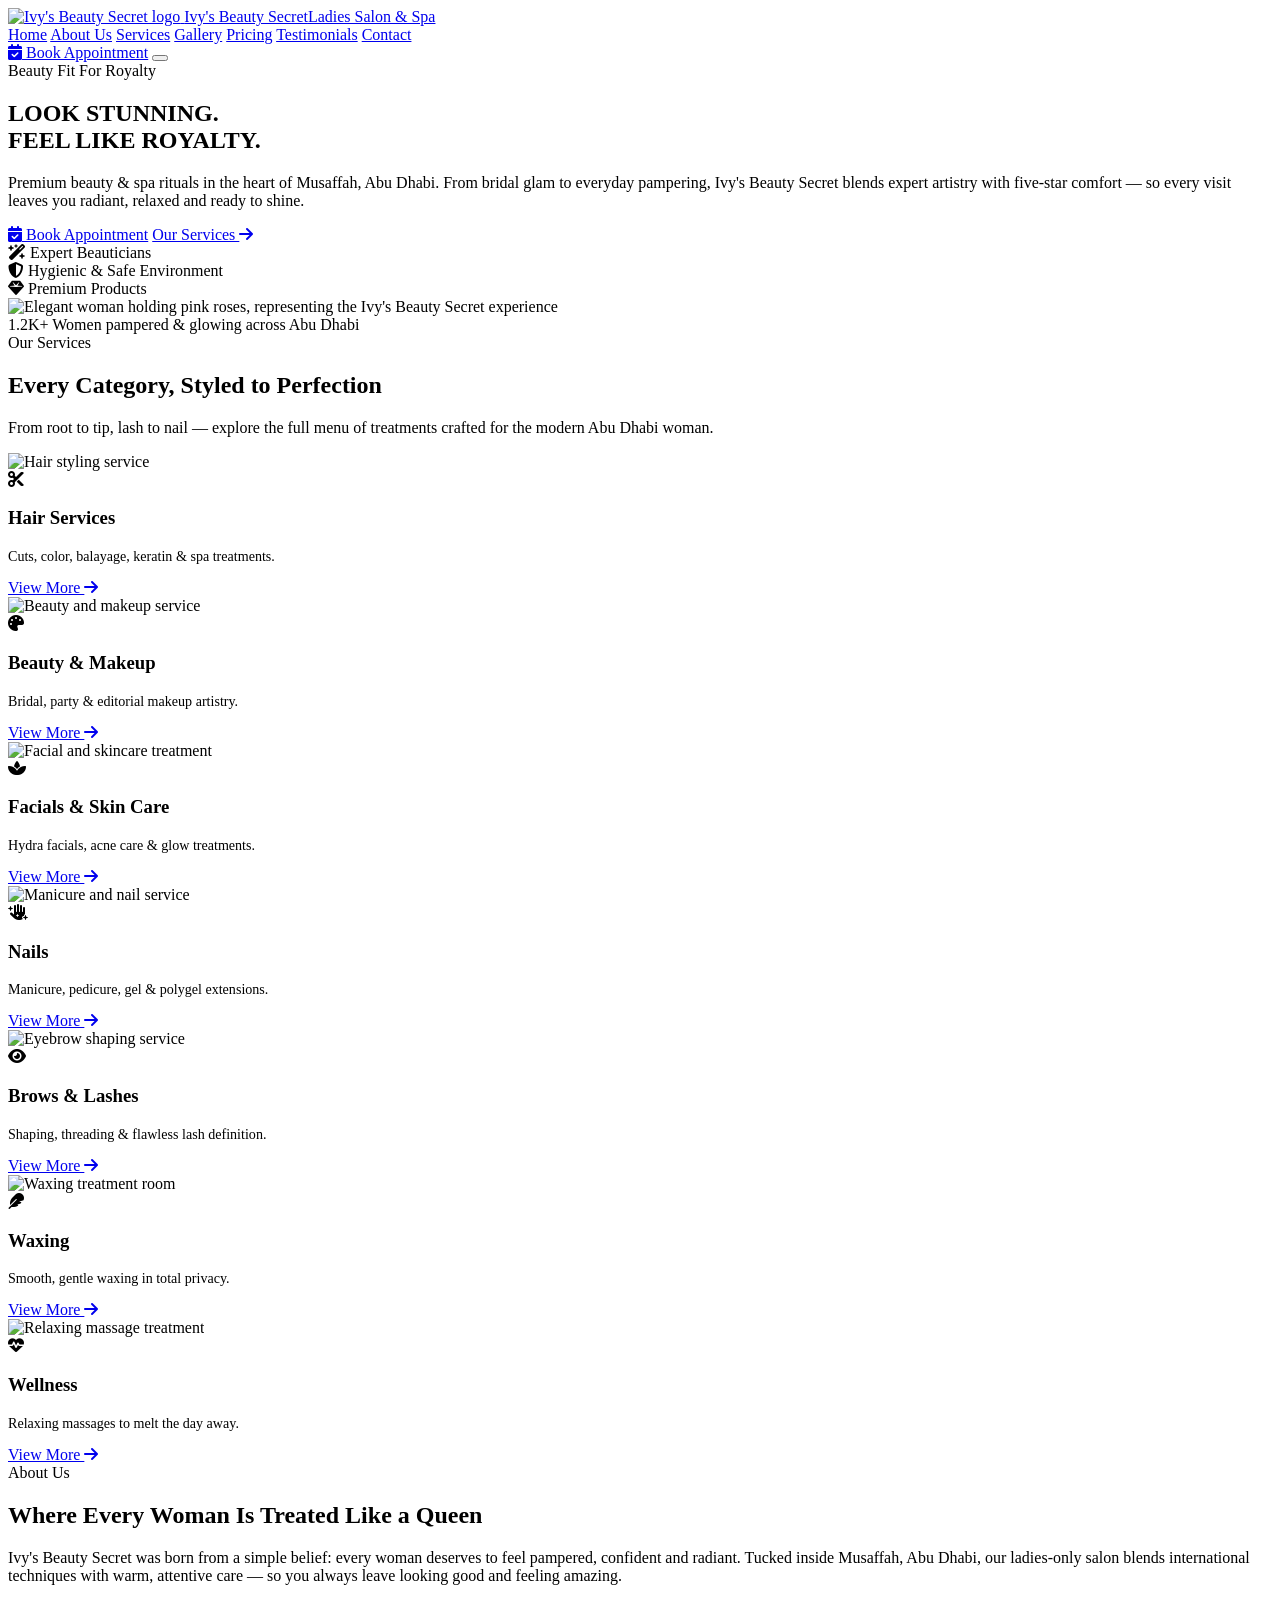
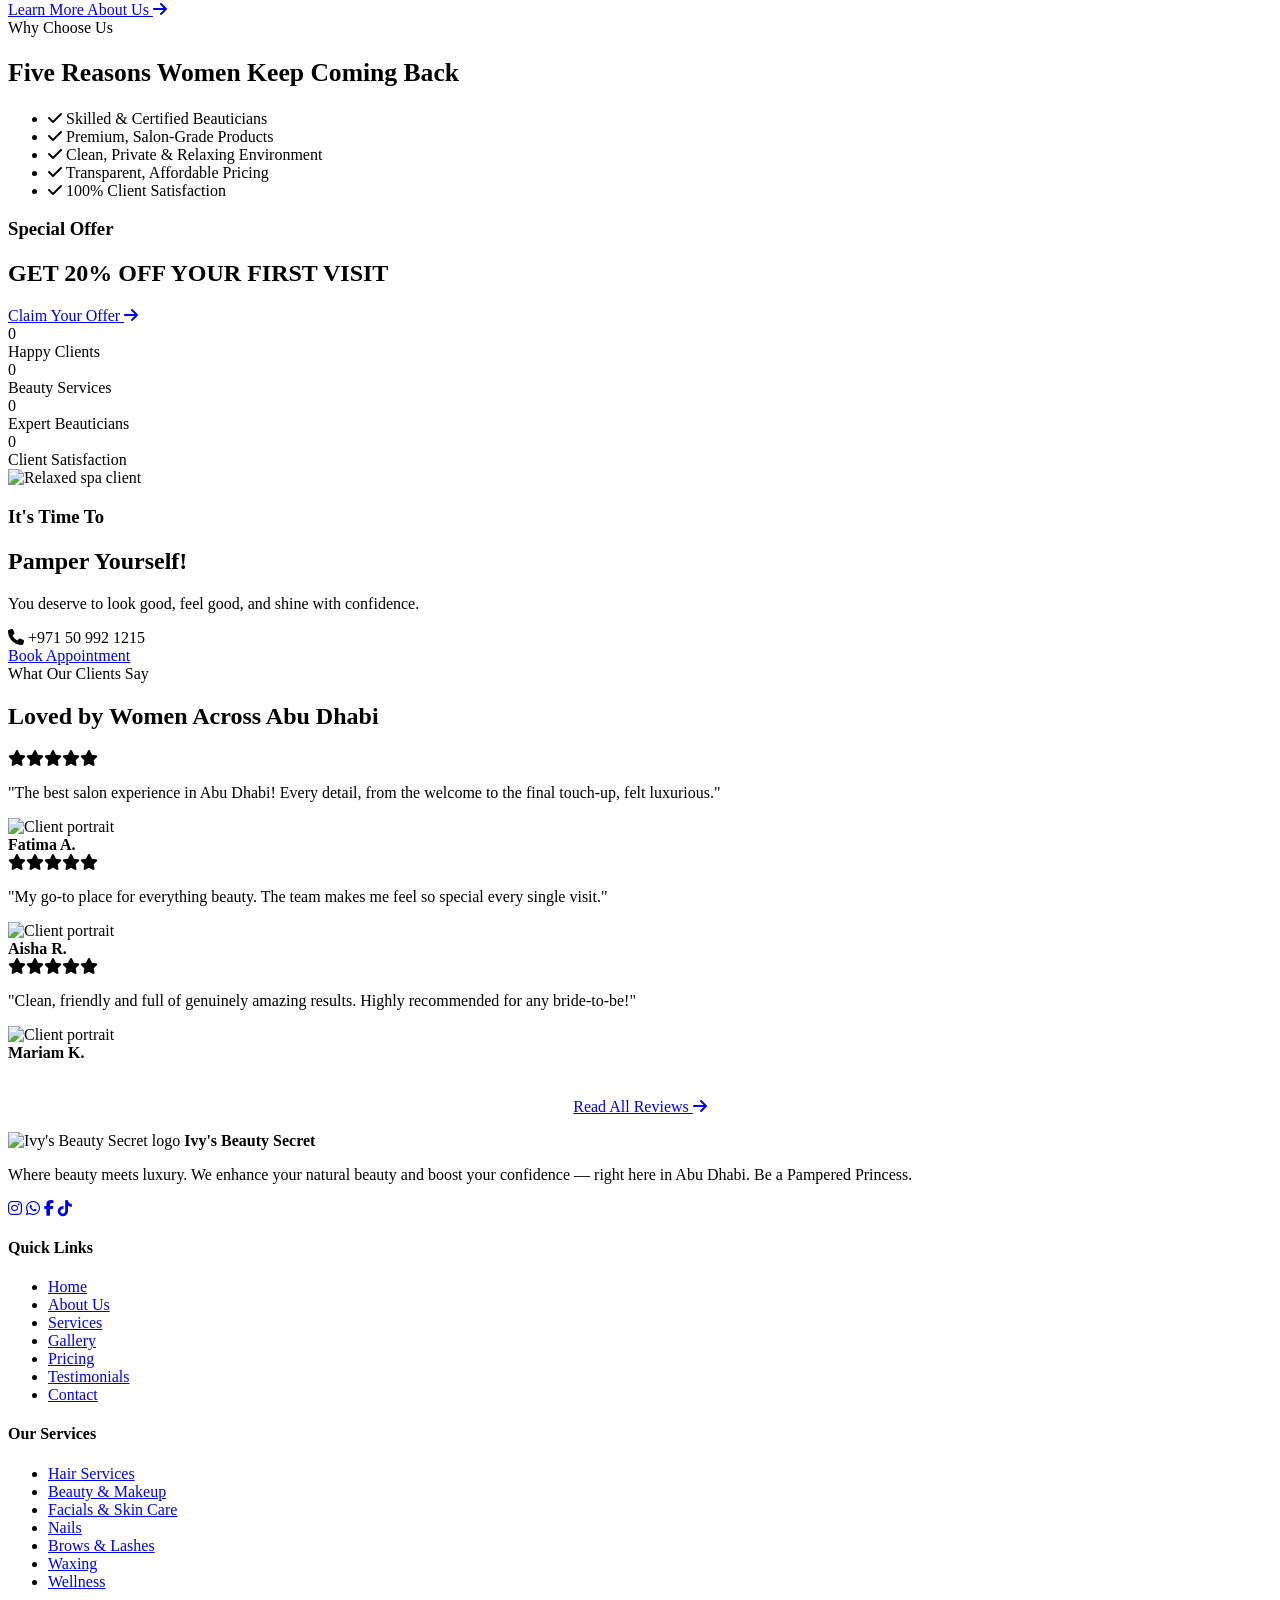
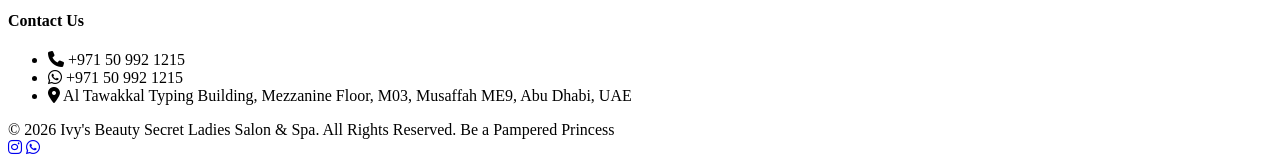
==== commit 6ab20078: "Add files via upload" ====
--- a/index.html
+++ b/index.html
@@ -3,367 +3,317 @@
 <head>
 <meta charset="UTF-8">
 <meta name="viewport" content="width=device-width, initial-scale=1.0">
-<title>Ivy's Beauty Secret Ladies Salon & Spa | Musaffah, Abu Dhabi</title>
-<meta name="description" content="Premium ladies salon & spa in Musaffah, Abu Dhabi. Hair, makeup, facials, nails, brows & lashes, waxing and massage — book on WhatsApp today.">
-<link rel="icon" id="favicon" href="">
+<title>Ivy's Beauty Secret Ladies Salon & Spa | Abu Dhabi, UAE</title>
+<meta name="description" content="Ivy's Beauty Secret Ladies Salon & Spa — premium hair, makeup, facials, nails, brows, waxing & wellness treatments in Musaffah, Abu Dhabi. Be a Pampered Princess.">
+<link rel="icon" href="assets/img/logo.jpg">
 <link rel="preconnect" href="https://fonts.googleapis.com">
-<link rel="preconnect" href="https://fonts.gstatic.com" crossorigin>
-<link href="https://fonts.googleapis.com/css2?family=Fraunces:ital,wght@0,400;0,500;0,600;0,700;1,500;1,600&family=Plus+Jakarta+Sans:wght@400;500;600;700;800&display=swap" rel="stylesheet">
-<link rel="stylesheet" href="styles.css">
+<link rel="stylesheet" href="https://cdnjs.cloudflare.com/ajax/libs/font-awesome/6.5.1/css/all.min.css">
+<link rel="stylesheet" href="css/style.css">
 </head>
 <body>
 
-<canvas id="sparkle-canvas" aria-hidden="true"></canvas>
-
-<!-- ============ HEADER ============ -->
+<!-- ============ HEADER / NAV ============ -->
 <header class="site-header">
   <div class="container nav-inner">
     <a href="index.html" class="brand">
-      <img class="brand-logo" alt="Ivy's Beauty Secret logo">
-      <span class="brand-name">Ivy's Beauty Secret<span>Ladies Salon &amp; Spa</span></span>
+      <img src="assets/img/logo.jpg" alt="Ivy's Beauty Secret logo">
+      <span class="brand-text">Ivy's Beauty Secret<span>Ladies Salon &amp; Spa</span></span>
     </a>
+
     <nav class="nav-links">
       <a href="index.html" class="active">Home</a>
-      <a href="about.html">About</a>
+      <a href="about.html">About Us</a>
       <a href="services.html">Services</a>
       <a href="gallery.html">Gallery</a>
       <a href="pricing.html">Pricing</a>
+      <a href="testimonials.html">Testimonials</a>
       <a href="contact.html">Contact</a>
     </nav>
+
     <div class="nav-cta">
-      <a class="btn btn-primary" href="https://wa.me/971509921215?text=Hi%20Ivy%27s%20Beauty%20Secret!%20I%27d%20like%20to%20book%20an%20appointment." target="_blank" rel="noopener">
-        <svg viewBox="0 0 24 24" fill="currentColor"><path d="M12 2C6.48 2 2 6.48 2 12c0 1.85.5 3.58 1.37 5.07L2 22l5.07-1.33A9.93 9.93 0 0 0 12 22c5.52 0 10-4.48 10-10S17.52 2 12 2Zm0 18c-1.65 0-3.18-.46-4.5-1.26l-.32-.19-3 .79.8-2.93-.21-.3A7.94 7.94 0 0 1 4 12c0-4.41 3.59-8 8-8s8 3.59 8 8-3.59 8-8 8Zm4.38-5.98c-.24-.12-1.42-.7-1.64-.78-.22-.08-.38-.12-.54.12-.16.24-.62.78-.76.94-.14.16-.28.18-.52.06-.24-.12-1-.37-1.9-1.18-.7-.62-1.18-1.39-1.32-1.63-.14-.24-.02-.37.1-.49.12-.12.27-.31.4-.47.13-.16.18-.27.27-.45.09-.18.04-.34-.04-.46-.08-.12-.5-1.2-.68-1.65-.18-.43-.37-.37-.51-.38-.13-.01-.29-.01-.45-.01-.16 0-.41.06-.63.3-.22.24-.84.82-.84 2 0 1.18.86 2.32.98 2.48.12.16 1.64 2.5 3.98 3.4 2.34.9 2.34.6 2.76.56.42-.04 1.42-.58 1.62-1.14.2-.56.2-1.04.14-1.14-.06-.1-.24-.16-.48-.28Z"/></svg>
-        Book Appointment
-      </a>
-    </div>
-    <button class="menu-toggle" aria-label="Open menu"><span></span></button>
+      <a href="contact.html#book" class="btn btn-primary btn-sm"><i class="fa-solid fa-calendar-check"></i> Book Appointment</a>
+      <button class="nav-toggle" aria-label="Toggle menu"><span></span><span></span><span></span></button>
+    </div>
   </div>
 </header>
-
-<!-- ============ MOBILE MENU ============ -->
-<div class="mobile-menu">
-  <a href="index.html">Home</a>
-  <a href="about.html">About</a>
-  <a href="services.html">Services</a>
-  <a href="gallery.html">Gallery</a>
-  <a href="pricing.html">Pricing</a>
-  <a href="contact.html">Contact</a>
-  <a class="btn btn-primary" href="https://wa.me/971509921215?text=Hi%20Ivy%27s%20Beauty%20Secret!%20I%27d%20like%20to%20book%20an%20appointment." target="_blank" rel="noopener">Book on WhatsApp</a>
-</div>
-
-<!-- ============ FLOATING SOCIAL ============ -->
-<div class="float-actions">
-  <a class="float-btn instagram" href="https://www.instagram.com/ivysbeautysecret/" target="_blank" rel="noopener" aria-label="Visit our Instagram">
-    <svg viewBox="0 0 24 24" fill="none" stroke="currentColor" stroke-width="2"><rect x="3" y="3" width="18" height="18" rx="5"/><circle cx="12" cy="12" r="4"/><circle cx="17.5" cy="6.5" r="1" fill="currentColor" stroke="none"/></svg>
-  </a>
-  <a class="float-btn whatsapp" href="https://wa.me/971509921215?text=Hi%20Ivy%27s%20Beauty%20Secret!%20I%27d%20like%20to%20book%20an%20appointment." target="_blank" rel="noopener" aria-label="Message us on WhatsApp">
-    <svg viewBox="0 0 24 24" fill="currentColor"><path d="M12 2C6.48 2 2 6.48 2 12c0 1.85.5 3.58 1.37 5.07L2 22l5.07-1.33A9.93 9.93 0 0 0 12 22c5.52 0 10-4.48 10-10S17.52 2 12 2Zm0 18c-1.65 0-3.18-.46-4.5-1.26l-.32-.19-3 .79.8-2.93-.21-.3A7.94 7.94 0 0 1 4 12c0-4.41 3.59-8 8-8s8 3.59 8 8-3.59 8-8 8Zm4.38-5.98c-.24-.12-1.42-.7-1.64-.78-.22-.08-.38-.12-.54.12-.16.24-.62.78-.76.94-.14.16-.28.18-.52.06-.24-.12-1-.37-1.9-1.18-.7-.62-1.18-1.39-1.32-1.63-.14-.24-.02-.37.1-.49.12-.12.27-.31.4-.47.13-.16.18-.27.27-.45.09-.18.04-.34-.04-.46-.08-.12-.5-1.2-.68-1.65-.18-.43-.37-.37-.51-.38-.13-.01-.29-.01-.45-.01-.16 0-.41.06-.63.3-.22.24-.84.82-.84 2 0 1.18.86 2.32.98 2.48.12.16 1.64 2.5 3.98 3.4 2.34.9 2.34.6 2.76.56.42-.04 1.42-.58 1.62-1.14.2-.56.2-1.04.14-1.14-.06-.1-.24-.16-.48-.28Z"/></svg>
-  </a>
-</div>
 
 <!-- ============ HERO ============ -->
 <section class="hero">
-  <div class="petal-field" data-count="14"></div>
+  <div class="sparkle-field" data-sparkles="16" data-petals="9"></div>
+
   <div class="container hero-grid">
-    <div class="hero-copy reveal">
-      <span class="eyebrow">
-        <svg class="crown-mark" viewBox="0 0 24 24" fill="none" stroke="currentColor" stroke-width="2" stroke-linecap="round" stroke-linejoin="round"><path d="M3 18h18M4 18l1.5-9L9 13l3-7 3 7 3.5-4L20 18"/></svg>
-        Be a Pampered Princess
-      </span>
-      <h1>Step Into Your<br><span class="gradient-text">Crown Moment</span></h1>
-      <p class="lede">A premium ladies salon &amp; spa in Musaffah, Abu Dhabi — hair, makeup, skincare, nails and more, delivered with skilled hands and a calm, beautiful space made just for you.</p>
-      <div class="hero-cta-row">
-        <a class="btn btn-primary" href="https://wa.me/971509921215?text=Hi%20Ivy%27s%20Beauty%20Secret!%20I%27d%20like%20to%20book%20an%20appointment." target="_blank" rel="noopener">
-          <svg viewBox="0 0 24 24" fill="currentColor"><path d="M12 2C6.48 2 2 6.48 2 12c0 1.85.5 3.58 1.37 5.07L2 22l5.07-1.33A9.93 9.93 0 0 0 12 22c5.52 0 10-4.48 10-10S17.52 2 12 2Z"/></svg>
-          Book on WhatsApp
-        </a>
-        <a class="btn btn-outline" href="services.html">Explore Services</a>
+    <div class="hero-copy">
+      <span class="eyebrow">Beauty Fit For Royalty</span>
+      <h1>LOOK STUNNING.<br><span class="grad">FEEL LIKE ROYALTY.</span></h1>
+      <p>Premium beauty &amp; spa rituals in the heart of Musaffah, Abu Dhabi. From bridal glam to everyday pampering, Ivy's Beauty Secret blends expert artistry with five‑star comfort — so every visit leaves you radiant, relaxed and ready to shine.</p>
+      <div class="hero-ctas">
+        <a href="contact.html#book" class="btn btn-primary"><i class="fa-solid fa-calendar-check"></i> Book Appointment</a>
+        <a href="services.html" class="btn btn-outline">Our Services <i class="fa-solid fa-arrow-right"></i></a>
       </div>
       <div class="hero-badges">
-        <div class="hero-badge"><span class="dot"><svg viewBox="0 0 24 24" fill="none" stroke="currentColor" stroke-width="2"><path d="M12 2l1.5 4.5L18 8l-4.5 1.5L12 14l-1.5-4.5L6 8l4.5-1.5z"/></svg></span>Expert Beauticians</div>
-        <div class="hero-badge"><span class="dot"><svg viewBox="0 0 24 24" fill="none" stroke="currentColor" stroke-width="2"><path d="M12 2 4 5v6c0 5 3.5 8.5 8 11 4.5-2.5 8-6 8-11V5z"/></svg></span>Hygienic &amp; Safe</div>
-        <div class="hero-badge"><span class="dot"><svg viewBox="0 0 24 24" fill="none" stroke="currentColor" stroke-width="2"><path d="M6 3h12l3 6-9 12L3 9Z"/></svg></span>Premium Products</div>
-      </div>
-    </div>
-
-    <div class="hero-visual reveal reveal-delay-2">
-      <div class="hero-halo"></div>
-      <div class="hero-photo-frame">
-        <img src="https://images.unsplash.com/photo-1593351799227-75df2026356b?auto=format&fit=crop&w=1200&q=80" alt="Beauty client with a fresh, glowing look at Ivy's Beauty Secret">
-      </div>
-      <div class="hero-float-card one">
-        <span class="icon"><svg viewBox="0 0 24 24" fill="none" stroke="currentColor" stroke-width="2"><path d="M6 3h12l3 6-9 12L3 9Z"/></svg></span>
-        Premium Products Only
-      </div>
-      <div class="hero-float-card two">
-        <span class="icon"><svg viewBox="0 0 24 24" fill="none" stroke="currentColor" stroke-width="2"><path d="M12 21s-7-5.5-7-11a7 7 0 1 1 14 0c0 5.5-7 11-7 11Z"/><circle cx="12" cy="10" r="2.5"/></svg></span>
-        Musaffah, Abu Dhabi
+        <div class="hero-badge"><i class="fa-solid fa-wand-magic-sparkles"></i> Expert Beauticians</div>
+        <div class="hero-badge"><i class="fa-solid fa-shield-halved"></i> Hygienic &amp; Safe Environment</div>
+        <div class="hero-badge"><i class="fa-solid fa-gem"></i> Premium Products</div>
+      </div>
+    </div>
+
+    <div class="hero-visual">
+      <div class="hero-frame">
+        <img src="https://images.unsplash.com/photo-1671275426111-2c55494351aa?auto=format&fit=crop&w=1200&q=80" alt="Elegant woman holding pink roses, representing the Ivy's Beauty Secret experience">
+      </div>
+      <div class="hero-glass-card">
+        <span class="num">1.2K+</span>
+        <span class="lbl">Women pampered &amp; glowing across Abu Dhabi</span>
       </div>
     </div>
   </div>
 </section>
 
 <!-- ============ SERVICES PREVIEW ============ -->
-<section class="section" id="services">
+<section class="section">
   <div class="container">
     <div class="section-head reveal">
-      <span class="eyebrow">
-        <svg class="crown-mark" viewBox="0 0 24 24" fill="none" stroke="currentColor" stroke-width="2"><path d="M3 18h18M4 18l1.5-9L9 13l3-7 3 7 3.5-4L20 18"/></svg>
-        Our Services
-      </span>
-      <h2>Pamper Yourself With Our Signature Treatments</h2>
-      <p class="lede">From everyday hair care to bridal glam — every service is delivered with premium products and a gentle touch.</p>
+      <span class="eyebrow">Our Services</span>
+      <h2>Every Category, Styled to Perfection</h2>
+      <p>From root to tip, lash to nail — explore the full menu of treatments crafted for the modern Abu Dhabi woman.</p>
     </div>
 
     <div class="services-grid">
-      <article class="service-card featured reveal">
-        <div class="service-photo">
-          <img src="https://images.unsplash.com/photo-1560869713-bf165a9cfac1?auto=format&fit=crop&w=900&q=80" alt="Hair styling service at Ivy's Beauty Secret">
-          <div class="service-tag"><h3>Hair Services</h3><span>Cuts, color, keratin &amp; more</span></div>
-        </div>
-        <div class="service-body">
-          <a href="services.html#hair">View services <svg viewBox="0 0 24 24" fill="none" stroke="currentColor" stroke-width="2"><path d="M5 12h14M13 5l7 7-7 7"/></svg></a>
-        </div>
-      </article>
-
-      <article class="service-card reveal reveal-delay-1">
-        <div class="service-photo">
-          <img src="https://images.unsplash.com/photo-1636023730877-233b9237d4ec?auto=format&fit=crop&w=900&q=80" alt="Makeup application at Ivy's Beauty Secret">
-          <div class="service-tag"><h3>Beauty &amp; Makeup</h3><span>Bridal, party &amp; glam looks</span></div>
-        </div>
-        <div class="service-body">
-          <a href="services.html#makeup">View services <svg viewBox="0 0 24 24" fill="none" stroke="currentColor" stroke-width="2"><path d="M5 12h14M13 5l7 7-7 7"/></svg></a>
-        </div>
-      </article>
-
-      <article class="service-card reveal reveal-delay-2">
-        <div class="service-photo">
-          <img src="https://images.unsplash.com/photo-1643684391140-c5056cfd3436?auto=format&fit=crop&w=900&q=80" alt="Facial treatment at Ivy's Beauty Secret">
-          <div class="service-tag"><h3>Facials &amp; Skin Care</h3><span>Hydra facials &amp; acne care</span></div>
-        </div>
-        <div class="service-body">
-          <a href="services.html#facials">View services <svg viewBox="0 0 24 24" fill="none" stroke="currentColor" stroke-width="2"><path d="M5 12h14M13 5l7 7-7 7"/></svg></a>
-        </div>
-      </article>
-
-      <article class="service-card reveal">
-        <div class="service-photo">
-          <img src="https://images.unsplash.com/photo-1607779097040-26e80aa78e66?auto=format&fit=crop&w=900&q=80" alt="Manicure at Ivy's Beauty Secret">
-          <div class="service-tag"><h3>Nails</h3><span>Manicure, pedicure &amp; gel</span></div>
-        </div>
-        <div class="service-body">
-          <a href="services.html#nails">View services <svg viewBox="0 0 24 24" fill="none" stroke="currentColor" stroke-width="2"><path d="M5 12h14M13 5l7 7-7 7"/></svg></a>
-        </div>
-      </article>
-
-      <article class="service-card reveal reveal-delay-1">
-        <div class="service-photo">
-          <img src="https://images.unsplash.com/photo-1639629509821-c54cdd984227?auto=format&fit=crop&w=900&q=80" alt="Lash and brow treatment at Ivy's Beauty Secret">
-          <div class="service-tag"><h3>Brows &amp; Lashes</h3><span>Shaping &amp; threading</span></div>
-        </div>
-        <div class="service-body">
-          <a href="services.html#brows">View services <svg viewBox="0 0 24 24" fill="none" stroke="currentColor" stroke-width="2"><path d="M5 12h14M13 5l7 7-7 7"/></svg></a>
-        </div>
-      </article>
-
-      <article class="service-card reveal reveal-delay-2">
-        <div class="service-photo">
-          <img src="https://images.unsplash.com/photo-1639162906614-0603b0ae95fd?auto=format&fit=crop&w=900&q=80" alt="Relaxing massage at Ivy's Beauty Secret">
-          <div class="service-tag"><h3>Wellness</h3><span>Relaxing massage therapy</span></div>
-        </div>
-        <div class="service-body">
-          <a href="services.html#wellness">View services <svg viewBox="0 0 24 24" fill="none" stroke="currentColor" stroke-width="2"><path d="M5 12h14M13 5l7 7-7 7"/></svg></a>
-        </div>
-      </article>
-    </div>
-  </div>
-</section>
-
-<!-- ============ ABOUT / WHY / OFFER ============ -->
-<section class="section bg-lavender" id="about">
-  <div class="container">
-    <div class="trio-grid">
-      <div class="trio-card reveal">
-        <span class="eyebrow">
-          <svg class="crown-mark" viewBox="0 0 24 24" fill="none" stroke="currentColor" stroke-width="2"><path d="M3 18h18M4 18l1.5-9L9 13l3-7 3 7 3.5-4L20 18"/></svg>
-          About Us
-        </span>
-        <h3>Every Woman Is&nbsp;a&nbsp;Queen</h3>
-        <p class="lede" style="margin-top:14px;">Tucked inside Al Tawakkal Typing Building in Musaffah, Ivy's Beauty Secret blends skilled hands, premium products and a calm, beautiful space — so you can relax, be pampered, and leave glowing.</p>
-        <a class="btn btn-outline" style="margin-top:20px;" href="about.html">Learn More</a>
-      </div>
-
-      <div class="trio-card reveal reveal-delay-1">
-        <span class="eyebrow">
-          <svg class="crown-mark" viewBox="0 0 24 24" fill="none" stroke="currentColor" stroke-width="2"><path d="M3 18h18M4 18l1.5-9L9 13l3-7 3 7 3.5-4L20 18"/></svg>
-          Why Choose Us
-        </span>
-        <ul class="why-list">
-          <li><span class="check"><svg viewBox="0 0 24 24" fill="none" stroke="currentColor" stroke-width="3"><path d="M5 13l4 4L19 7"/></svg></span>Skilled &amp; certified beauticians</li>
-          <li><span class="check"><svg viewBox="0 0 24 24" fill="none" stroke="currentColor" stroke-width="3"><path d="M5 13l4 4L19 7"/></svg></span>Premium, high-quality products</li>
-          <li><span class="check"><svg viewBox="0 0 24 24" fill="none" stroke="currentColor" stroke-width="3"><path d="M5 13l4 4L19 7"/></svg></span>Clean &amp; relaxing environment</li>
-          <li><span class="check"><svg viewBox="0 0 24 24" fill="none" stroke="currentColor" stroke-width="3"><path d="M5 13l4 4L19 7"/></svg></span>Transparent, fair pricing</li>
-          <li><span class="check"><svg viewBox="0 0 24 24" fill="none" stroke="currentColor" stroke-width="3"><path d="M5 13l4 4L19 7"/></svg></span>A warm welcome, every visit</li>
-        </ul>
-      </div>
-
-      <div class="trio-card offer-card reveal reveal-delay-2">
-        <span class="eyebrow">Special Offer</span>
-        <span class="big">20% OFF</span>
-        <p>on your first visit — mention this website when you book.</p>
-        <a class="btn btn-white" href="https://wa.me/971509921215?text=Hi!%20I%27d%20like%20to%20claim%20the%2020%25%20off%20my%20first%20visit." target="_blank" rel="noopener">Claim Offer</a>
-      </div>
-    </div>
-  </div>
-</section>
-
-<!-- ============ PAMPER CTA STRIP ============ -->
+      <article class="service-card reveal">
+        <div class="img-wrap"><img src="https://images.unsplash.com/photo-1634449571010-02389ed0f9b0?auto=format&fit=crop&w=800&q=80" alt="Hair styling service"></div>
+        <div class="icon-badge"><i class="fa-solid fa-scissors"></i></div>
+        <div class="body">
+          <h3>Hair Services</h3>
+          <p style="color:var(--ink-soft);font-size:.88rem;margin-bottom:14px;">Cuts, color, balayage, keratin &amp; spa treatments.</p>
+          <a href="services.html#hair" class="more">View More <i class="fa-solid fa-arrow-right"></i></a>
+        </div>
+      </article>
+
+      <article class="service-card reveal">
+        <div class="img-wrap"><img src="https://images.unsplash.com/photo-1630084775816-7abb7383ded5?auto=format&fit=crop&w=800&q=80" alt="Beauty and makeup service"></div>
+        <div class="icon-badge"><i class="fa-solid fa-palette"></i></div>
+        <div class="body">
+          <h3>Beauty &amp; Makeup</h3>
+          <p style="color:var(--ink-soft);font-size:.88rem;margin-bottom:14px;">Bridal, party &amp; editorial makeup artistry.</p>
+          <a href="services.html#makeup" class="more">View More <i class="fa-solid fa-arrow-right"></i></a>
+        </div>
+      </article>
+
+      <article class="service-card reveal">
+        <div class="img-wrap"><img src="https://images.unsplash.com/photo-1643684391140-c5056cfd3436?auto=format&fit=crop&w=800&q=80" alt="Facial and skincare treatment"></div>
+        <div class="icon-badge"><i class="fa-solid fa-spa"></i></div>
+        <div class="body">
+          <h3>Facials &amp; Skin Care</h3>
+          <p style="color:var(--ink-soft);font-size:.88rem;margin-bottom:14px;">Hydra facials, acne care &amp; glow treatments.</p>
+          <a href="services.html#facials" class="more">View More <i class="fa-solid fa-arrow-right"></i></a>
+        </div>
+      </article>
+
+      <article class="service-card reveal">
+        <div class="img-wrap"><img src="https://images.unsplash.com/photo-1607779097040-26e80aa78e66?auto=format&fit=crop&w=800&q=80" alt="Manicure and nail service"></div>
+        <div class="icon-badge"><i class="fa-solid fa-hand-sparkles"></i></div>
+        <div class="body">
+          <h3>Nails</h3>
+          <p style="color:var(--ink-soft);font-size:.88rem;margin-bottom:14px;">Manicure, pedicure, gel &amp; polygel extensions.</p>
+          <a href="services.html#nails" class="more">View More <i class="fa-solid fa-arrow-right"></i></a>
+        </div>
+      </article>
+
+      <article class="service-card reveal">
+        <div class="img-wrap"><img src="https://images.unsplash.com/photo-1674049406179-d7bf2c263e71?auto=format&fit=crop&w=800&q=80" alt="Eyebrow shaping service"></div>
+        <div class="icon-badge"><i class="fa-solid fa-eye"></i></div>
+        <div class="body">
+          <h3>Brows &amp; Lashes</h3>
+          <p style="color:var(--ink-soft);font-size:.88rem;margin-bottom:14px;">Shaping, threading &amp; flawless lash definition.</p>
+          <a href="services.html#brows" class="more">View More <i class="fa-solid fa-arrow-right"></i></a>
+        </div>
+      </article>
+
+      <article class="service-card reveal">
+        <div class="img-wrap"><img src="https://images.unsplash.com/photo-1540555700478-4be289fbecef?auto=format&fit=crop&w=800&q=80" alt="Waxing treatment room"></div>
+        <div class="icon-badge"><i class="fa-solid fa-feather"></i></div>
+        <div class="body">
+          <h3>Waxing</h3>
+          <p style="color:var(--ink-soft);font-size:.88rem;margin-bottom:14px;">Smooth, gentle waxing in total privacy.</p>
+          <a href="services.html#waxing" class="more">View More <i class="fa-solid fa-arrow-right"></i></a>
+        </div>
+      </article>
+
+      <article class="service-card reveal">
+        <div class="img-wrap"><img src="https://images.unsplash.com/photo-1639162906614-0603b0ae95fd?auto=format&fit=crop&w=800&q=80" alt="Relaxing massage treatment"></div>
+        <div class="icon-badge"><i class="fa-solid fa-heart-pulse"></i></div>
+        <div class="body">
+          <h3>Wellness</h3>
+          <p style="color:var(--ink-soft);font-size:.88rem;margin-bottom:14px;">Relaxing massages to melt the day away.</p>
+          <a href="services.html#wellness" class="more">View More <i class="fa-solid fa-arrow-right"></i></a>
+        </div>
+      </article>
+    </div>
+  </div>
+</section>
+
+<!-- ============ ABOUT + WHY CHOOSE US ============ -->
+<section class="section bg-lav">
+  <div class="container about-split">
+    <div class="reveal">
+      <span class="eyebrow">About Us</span>
+      <h2>Where Every Woman Is Treated Like a Queen</h2>
+      <p>Ivy's Beauty Secret was born from a simple belief: every woman deserves to feel pampered, confident and radiant. Tucked inside Musaffah, Abu Dhabi, our ladies‑only salon blends international techniques with warm, attentive care — so you always leave looking good and feeling amazing.</p>
+      <a href="about.html" class="btn btn-primary">Learn More About Us <i class="fa-solid fa-arrow-right"></i></a>
+    </div>
+    <div class="reveal">
+      <span class="eyebrow">Why Choose Us</span>
+      <h2 style="font-size:1.6rem;margin-bottom:22px;">Five Reasons Women Keep Coming Back</h2>
+      <ul class="check-list">
+        <li><i class="fa-solid fa-check"></i> Skilled &amp; Certified Beauticians</li>
+        <li><i class="fa-solid fa-check"></i> Premium, Salon‑Grade Products</li>
+        <li><i class="fa-solid fa-check"></i> Clean, Private &amp; Relaxing Environment</li>
+        <li><i class="fa-solid fa-check"></i> Transparent, Affordable Pricing</li>
+        <li><i class="fa-solid fa-check"></i> 100% Client Satisfaction</li>
+      </ul>
+    </div>
+  </div>
+</section>
+
+<!-- ============ SPECIAL OFFER ============ -->
 <section class="section-tight">
   <div class="container">
-    <div class="pamper-strip reveal">
-      <div class="pamper-photo">
-        <img src="https://images.unsplash.com/photo-1683408640631-2c99fff964d7?auto=format&fit=crop&w=400&q=80" alt="Relaxed spa client">
-      </div>
-      <div class="pamper-text">
-        <h2>It's Time to Pamper Yourself</h2>
-        <p>You deserve to look good, feel good, and be confident. Reach out and let's get you booked in.</p>
-      </div>
-      <div class="pamper-contact">
-        <span class="phone">+971 50 992 1215</span>
-        <a class="btn btn-white" href="https://wa.me/971509921215?text=Hi%20Ivy%27s%20Beauty%20Secret!%20I%27d%20like%20to%20book%20an%20appointment." target="_blank" rel="noopener">Book Appointment</a>
-      </div>
-    </div>
-  </div>
-</section>
-
-<!-- ============ TESTIMONIALS ============ -->
-<section class="section bg-blue-fade" id="testimonials">
+    <div class="offer-banner reveal">
+      <h3>Special Offer</h3>
+      <h2>GET <span class="accent">20% OFF</span> YOUR FIRST VISIT</h2>
+      <a href="contact.html#book" class="btn btn-white">Claim Your Offer <i class="fa-solid fa-arrow-right"></i></a>
+    </div>
+  </div>
+</section>
+
+<!-- ============ STATS ============ -->
+<section class="section-tight">
+  <div class="container stats-row reveal">
+    <div class="stat"><div class="num" data-target="1200" data-suffix="+">0</div><div class="lbl">Happy Clients</div></div>
+    <div class="stat"><div class="num" data-target="50" data-suffix="+">0</div><div class="lbl">Beauty Services</div></div>
+    <div class="stat"><div class="num" data-target="10" data-suffix="+">0</div><div class="lbl">Expert Beauticians</div></div>
+    <div class="stat"><div class="num" data-target="100" data-suffix="%">0</div><div class="lbl">Client Satisfaction</div></div>
+  </div>
+</section>
+
+<!-- ============ CONTACT CTA STRIP ============ -->
+<section class="section-tight">
   <div class="container">
-    <div class="section-head center reveal">
-      <span class="eyebrow" style="justify-content:center;">
-        <svg class="crown-mark" viewBox="0 0 24 24" fill="none" stroke="currentColor" stroke-width="2"><path d="M3 18h18M4 18l1.5-9L9 13l3-7 3 7 3.5-4L20 18"/></svg>
-        What Our Clients Say
-      </span>
-      <h2>Loved by the Women of Abu Dhabi</h2>
-    </div>
-
-    <!-- NOTE for Josey: these are placeholder quotes — swap in real client
-         reviews before this site goes live. -->
-    <div class="testi-grid">
-      <div class="testi-card reveal">
-        <svg class="quote-mark" viewBox="0 0 24 24" fill="currentColor"><path d="M7 17h2.5L11 13V7H5v6h3.5L7 17Zm8 0h2.5L19 13V7h-6v6h3.5L15 17Z"/></svg>
-        <div class="testi-stars">
-          <svg viewBox="0 0 24 24" fill="currentColor"><path d="m12 2 3 7 7 .6-5.3 4.6L18.5 21 12 17l-6.5 4 1.8-6.8L2 9.6 9 9z"/></svg>
-          <svg viewBox="0 0 24 24" fill="currentColor"><path d="m12 2 3 7 7 .6-5.3 4.6L18.5 21 12 17l-6.5 4 1.8-6.8L2 9.6 9 9z"/></svg>
-          <svg viewBox="0 0 24 24" fill="currentColor"><path d="m12 2 3 7 7 .6-5.3 4.6L18.5 21 12 17l-6.5 4 1.8-6.8L2 9.6 9 9z"/></svg>
-          <svg viewBox="0 0 24 24" fill="currentColor"><path d="m12 2 3 7 7 .6-5.3 4.6L18.5 21 12 17l-6.5 4 1.8-6.8L2 9.6 9 9z"/></svg>
-          <svg viewBox="0 0 24 24" fill="currentColor"><path d="m12 2 3 7 7 .6-5.3 4.6L18.5 21 12 17l-6.5 4 1.8-6.8L2 9.6 9 9z"/></svg>
-        </div>
-        <p>Best salon &amp; spa experience — I love their professionalism and attention to detail every visit.</p>
-        <div class="testi-person">
-          <img src="https://images.unsplash.com/photo-1551184451-76b762941ad6?auto=format&fit=crop&w=120&q=80" alt="Client portrait">
-          <div><div class="name">Sample Client</div><div class="role">Musaffah, Abu Dhabi</div></div>
-        </div>
-      </div>
-
-      <div class="testi-card reveal reveal-delay-1">
-        <svg class="quote-mark" viewBox="0 0 24 24" fill="currentColor"><path d="M7 17h2.5L11 13V7H5v6h3.5L7 17Zm8 0h2.5L19 13V7h-6v6h3.5L15 17Z"/></svg>
-        <div class="testi-stars">
-          <svg viewBox="0 0 24 24" fill="currentColor"><path d="m12 2 3 7 7 .6-5.3 4.6L18.5 21 12 17l-6.5 4 1.8-6.8L2 9.6 9 9z"/></svg>
-          <svg viewBox="0 0 24 24" fill="currentColor"><path d="m12 2 3 7 7 .6-5.3 4.6L18.5 21 12 17l-6.5 4 1.8-6.8L2 9.6 9 9z"/></svg>
-          <svg viewBox="0 0 24 24" fill="currentColor"><path d="m12 2 3 7 7 .6-5.3 4.6L18.5 21 12 17l-6.5 4 1.8-6.8L2 9.6 9 9z"/></svg>
-          <svg viewBox="0 0 24 24" fill="currentColor"><path d="m12 2 3 7 7 .6-5.3 4.6L18.5 21 12 17l-6.5 4 1.8-6.8L2 9.6 9 9z"/></svg>
-          <svg viewBox="0 0 24 24" fill="currentColor"><path d="m12 2 3 7 7 .6-5.3 4.6L18.5 21 12 17l-6.5 4 1.8-6.8L2 9.6 9 9z"/></svg>
-        </div>
-        <p>My go-to place for everything beauty. They make you feel so special every time you visit.</p>
-        <div class="testi-person">
-          <img src="https://images.unsplash.com/photo-1699206791200-414d95e68450?auto=format&fit=crop&w=120&q=80" alt="Client portrait">
-          <div><div class="name">Sample Client</div><div class="role">Abu Dhabi</div></div>
-        </div>
-      </div>
-
-      <div class="testi-card reveal reveal-delay-2">
-        <svg class="quote-mark" viewBox="0 0 24 24" fill="currentColor"><path d="M7 17h2.5L11 13V7H5v6h3.5L7 17Zm8 0h2.5L19 13V7h-6v6h3.5L15 17Z"/></svg>
-        <div class="testi-stars">
-          <svg viewBox="0 0 24 24" fill="currentColor"><path d="m12 2 3 7 7 .6-5.3 4.6L18.5 21 12 17l-6.5 4 1.8-6.8L2 9.6 9 9z"/></svg>
-          <svg viewBox="0 0 24 24" fill="currentColor"><path d="m12 2 3 7 7 .6-5.3 4.6L18.5 21 12 17l-6.5 4 1.8-6.8L2 9.6 9 9z"/></svg>
-          <svg viewBox="0 0 24 24" fill="currentColor"><path d="m12 2 3 7 7 .6-5.3 4.6L18.5 21 12 17l-6.5 4 1.8-6.8L2 9.6 9 9z"/></svg>
-          <svg viewBox="0 0 24 24" fill="currentColor"><path d="m12 2 3 7 7 .6-5.3 4.6L18.5 21 12 17l-6.5 4 1.8-6.8L2 9.6 9 9z"/></svg>
-          <svg viewBox="0 0 24 24" fill="currentColor"><path d="m12 2 3 7 7 .6-5.3 4.6L18.5 21 12 17l-6.5 4 1.8-6.8L2 9.6 9 9z"/></svg>
-        </div>
-        <p>Clean environment, friendly staff and amazing results. Highly recommended to every woman in town.</p>
-        <div class="testi-person">
-          <img src="https://images.unsplash.com/photo-1440589473619-3cde28941638?auto=format&fit=crop&w=120&q=80" alt="Client portrait">
-          <div><div class="name">Sample Client</div><div class="role">Musaffah, Abu Dhabi</div></div>
-        </div>
-      </div>
-    </div>
+    <div class="cta-strip reveal">
+      <div class="avatar"><img src="https://images.unsplash.com/photo-1643684391140-c5056cfd3436?auto=format&fit=crop&w=300&q=80" alt="Relaxed spa client"></div>
+      <div>
+        <h3>It's Time To</h3>
+        <h2>Pamper Yourself!</h2>
+        <p>You deserve to look good, feel good, and shine with confidence.</p>
+        <div class="phone"><i class="fa-solid fa-phone"></i> +971 50 992 1215</div>
+      </div>
+      <a href="contact.html#book" class="btn btn-white">Book Appointment</a>
+    </div>
+  </div>
+</section>
+
+<!-- ============ TESTIMONIALS PREVIEW ============ -->
+<section class="section">
+  <div class="container">
+    <div class="section-head reveal">
+      <span class="eyebrow">What Our Clients Say</span>
+      <h2>Loved by Women Across Abu Dhabi</h2>
+    </div>
+
+    <div class="services-grid" style="grid-template-columns:repeat(3,1fr);">
+      <div class="testimonial-card reveal">
+        <div class="stars"><i class="fa-solid fa-star"></i><i class="fa-solid fa-star"></i><i class="fa-solid fa-star"></i><i class="fa-solid fa-star"></i><i class="fa-solid fa-star"></i></div>
+        <p>"The best salon experience in Abu Dhabi! Every detail, from the welcome to the final touch‑up, felt luxurious."</p>
+        <div class="who">
+          <img src="https://images.unsplash.com/photo-1671275426111-2c55494351aa?auto=format&fit=crop&w=120&q=80" alt="Client portrait">
+          <div><b>Fatima A.</b></div>
+        </div>
+      </div>
+      <div class="testimonial-card reveal">
+        <div class="stars"><i class="fa-solid fa-star"></i><i class="fa-solid fa-star"></i><i class="fa-solid fa-star"></i><i class="fa-solid fa-star"></i><i class="fa-solid fa-star"></i></div>
+        <p>"My go‑to place for everything beauty. The team makes me feel so special every single visit."</p>
+        <div class="who">
+          <img src="https://images.unsplash.com/photo-1630084775816-7abb7383ded5?auto=format&fit=crop&w=120&q=80" alt="Client portrait">
+          <div><b>Aisha R.</b></div>
+        </div>
+      </div>
+      <div class="testimonial-card reveal">
+        <div class="stars"><i class="fa-solid fa-star"></i><i class="fa-solid fa-star"></i><i class="fa-solid fa-star"></i><i class="fa-solid fa-star"></i><i class="fa-solid fa-star"></i></div>
+        <p>"Clean, friendly and full of genuinely amazing results. Highly recommended for any bride‑to‑be!"</p>
+        <div class="who">
+          <img src="https://images.unsplash.com/photo-1607779097040-26e80aa78e66?auto=format&fit=crop&w=120&q=80" alt="Client portrait">
+          <div><b>Mariam K.</b></div>
+        </div>
+      </div>
+    </div>
+    <p style="text-align:center;margin-top:36px;"><a href="testimonials.html" class="btn btn-outline">Read All Reviews <i class="fa-solid fa-arrow-right"></i></a></p>
   </div>
 </section>
 
 <!-- ============ FOOTER ============ -->
 <footer class="site-footer">
-  <div class="container">
-    <div class="footer-grid">
-      <div class="footer-col">
-        <div class="footer-brand">
-          <img class="brand-logo" alt="Ivy's Beauty Secret logo">
-          <div>
-            <h4>Ivy's Beauty Secret</h4>
-            <span style="font-size:.8rem;opacity:.7;">Ladies Salon &amp; Spa</span>
-          </div>
-        </div>
-        <p class="footer-tagline">Where beauty meets luxury. We enhance your natural beauty and boost your confidence — be a pampered princess.</p>
-        <div class="footer-social">
-          <a href="https://www.instagram.com/ivysbeautysecret/" target="_blank" rel="noopener" aria-label="Instagram"><svg viewBox="0 0 24 24" fill="none" stroke="currentColor" stroke-width="2"><rect x="3" y="3" width="18" height="18" rx="5"/><circle cx="12" cy="12" r="4"/><circle cx="17.5" cy="6.5" r="1" fill="currentColor" stroke="none"/></svg></a>
-          <a href="https://wa.me/971509921215" target="_blank" rel="noopener" aria-label="WhatsApp"><svg viewBox="0 0 24 24" fill="currentColor"><path d="M12 2C6.48 2 2 6.48 2 12c0 1.85.5 3.58 1.37 5.07L2 22l5.07-1.33A9.93 9.93 0 0 0 12 22c5.52 0 10-4.48 10-10S17.52 2 12 2Z"/></svg></a>
-        </div>
-      </div>
-
-      <div class="footer-col">
-        <h5>Quick Links</h5>
-        <ul>
-          <li><a href="index.html">Home</a></li>
-          <li><a href="about.html">About</a></li>
-          <li><a href="services.html">Services</a></li>
-          <li><a href="gallery.html">Gallery</a></li>
-          <li><a href="pricing.html">Pricing</a></li>
-          <li><a href="contact.html">Contact</a></li>
-        </ul>
-      </div>
-
-      <div class="footer-col">
-        <h5>Our Services</h5>
-        <ul>
-          <li><a href="services.html#hair">Hair Services</a></li>
-          <li><a href="services.html#makeup">Beauty &amp; Makeup</a></li>
-          <li><a href="services.html#facials">Facials &amp; Skin Care</a></li>
-          <li><a href="services.html#nails">Nails</a></li>
-          <li><a href="services.html#brows">Brows &amp; Lashes</a></li>
-          <li><a href="services.html#waxing">Waxing</a></li>
-          <li><a href="services.html#wellness">Wellness</a></li>
-        </ul>
-      </div>
-
-      <div class="footer-col">
-        <h5>Contact Us</h5>
-        <ul>
-          <li><span>Al Tawakkal Typing Building, Mezzanine Floor, M03, Musaffah ME9, Abu Dhabi, UAE</span></li>
-          <li><a href="tel:+971509921215">+971 50 992 1215</a></li>
-          <li><a href="https://wa.me/971509921215" target="_blank" rel="noopener">WhatsApp Us</a></li>
-          <li><a href="https://www.instagram.com/ivysbeautysecret/" target="_blank" rel="noopener">@ivysbeautysecret</a></li>
-        </ul>
-      </div>
-    </div>
-
-    <div class="footer-bottom">
-      <span>© 2026 Ivy's Beauty Secret Ladies Salon &amp; Spa. All rights reserved.</span>
-      <span>Be a Pampered Princess ✦</span>
-    </div>
+  <div class="container footer-top">
+    <div>
+      <div class="footer-brand">
+        <img src="assets/img/logo.jpg" alt="Ivy's Beauty Secret logo">
+        <b>Ivy's Beauty Secret</b>
+      </div>
+      <p>Where beauty meets luxury. We enhance your natural beauty and boost your confidence — right here in Abu Dhabi. Be a Pampered Princess.</p>
+      <div class="social-row">
+        <a href="https://www.instagram.com/ivysbeautysecret/?hl=en" target="_blank" rel="noopener" aria-label="Instagram"><i class="fa-brands fa-instagram"></i></a>
+        <a href="https://wa.me/971509921215" target="_blank" rel="noopener" aria-label="WhatsApp"><i class="fa-brands fa-whatsapp"></i></a>
+        <!-- Facebook & TikTok not yet provided by client — replace # with real links when available -->
+        <a href="#" aria-label="Facebook"><i class="fa-brands fa-facebook-f"></i></a>
+        <a href="#" aria-label="TikTok"><i class="fa-brands fa-tiktok"></i></a>
+      </div>
+    </div>
+    <div>
+      <h4>Quick Links</h4>
+      <ul class="footer-links">
+        <li><a href="index.html">Home</a></li>
+        <li><a href="about.html">About Us</a></li>
+        <li><a href="services.html">Services</a></li>
+        <li><a href="gallery.html">Gallery</a></li>
+        <li><a href="pricing.html">Pricing</a></li>
+        <li><a href="testimonials.html">Testimonials</a></li>
+        <li><a href="contact.html">Contact</a></li>
+      </ul>
+    </div>
+    <div>
+      <h4>Our Services</h4>
+      <ul class="footer-links">
+        <li><a href="services.html#hair">Hair Services</a></li>
+        <li><a href="services.html#makeup">Beauty &amp; Makeup</a></li>
+        <li><a href="services.html#facials">Facials &amp; Skin Care</a></li>
+        <li><a href="services.html#nails">Nails</a></li>
+        <li><a href="services.html#brows">Brows &amp; Lashes</a></li>
+        <li><a href="services.html#waxing">Waxing</a></li>
+        <li><a href="services.html#wellness">Wellness</a></li>
+      </ul>
+    </div>
+    <div>
+      <h4>Contact Us</h4>
+      <ul class="footer-contact">
+        <li><i class="fa-solid fa-phone"></i> +971 50 992 1215</li>
+        <li><i class="fa-brands fa-whatsapp"></i> +971 50 992 1215</li>
+        <li><i class="fa-solid fa-location-dot"></i> Al Tawakkal Typing Building, Mezzanine Floor, M03, Musaffah ME9, Abu Dhabi, UAE</li>
+      </ul>
+    </div>
+  </div>
+  <div class="container footer-bottom">
+    <span>© 2026 Ivy's Beauty Secret Ladies Salon &amp; Spa. All Rights Reserved.</span>
+    <span>Be a Pampered Princess</span>
   </div>
 </footer>
 
-<script src="logo-data.js"></script>
-<script src="script.js"></script>
+<!-- ============ FLOATING ACTION BUTTONS ============ -->
+<div class="fab-stack">
+  <a href="https://www.instagram.com/ivysbeautysecret/?hl=en" target="_blank" rel="noopener" class="fab fab-instagram" aria-label="Message us on Instagram"><i class="fa-brands fa-instagram"></i></a>
+  <a href="https://wa.me/971509921215" target="_blank" rel="noopener" class="fab fab-whatsapp" aria-label="Message us on WhatsApp"><i class="fa-brands fa-whatsapp"></i></a>
+</div>
+
+<script src="https://cdnjs.cloudflare.com/ajax/libs/gsap/3.12.5/gsap.min.js"></script>
+<script src="https://cdnjs.cloudflare.com/ajax/libs/gsap/3.12.5/ScrollTrigger.min.js"></script>
+<script src="js/script.js"></script>
 </body>
 </html>
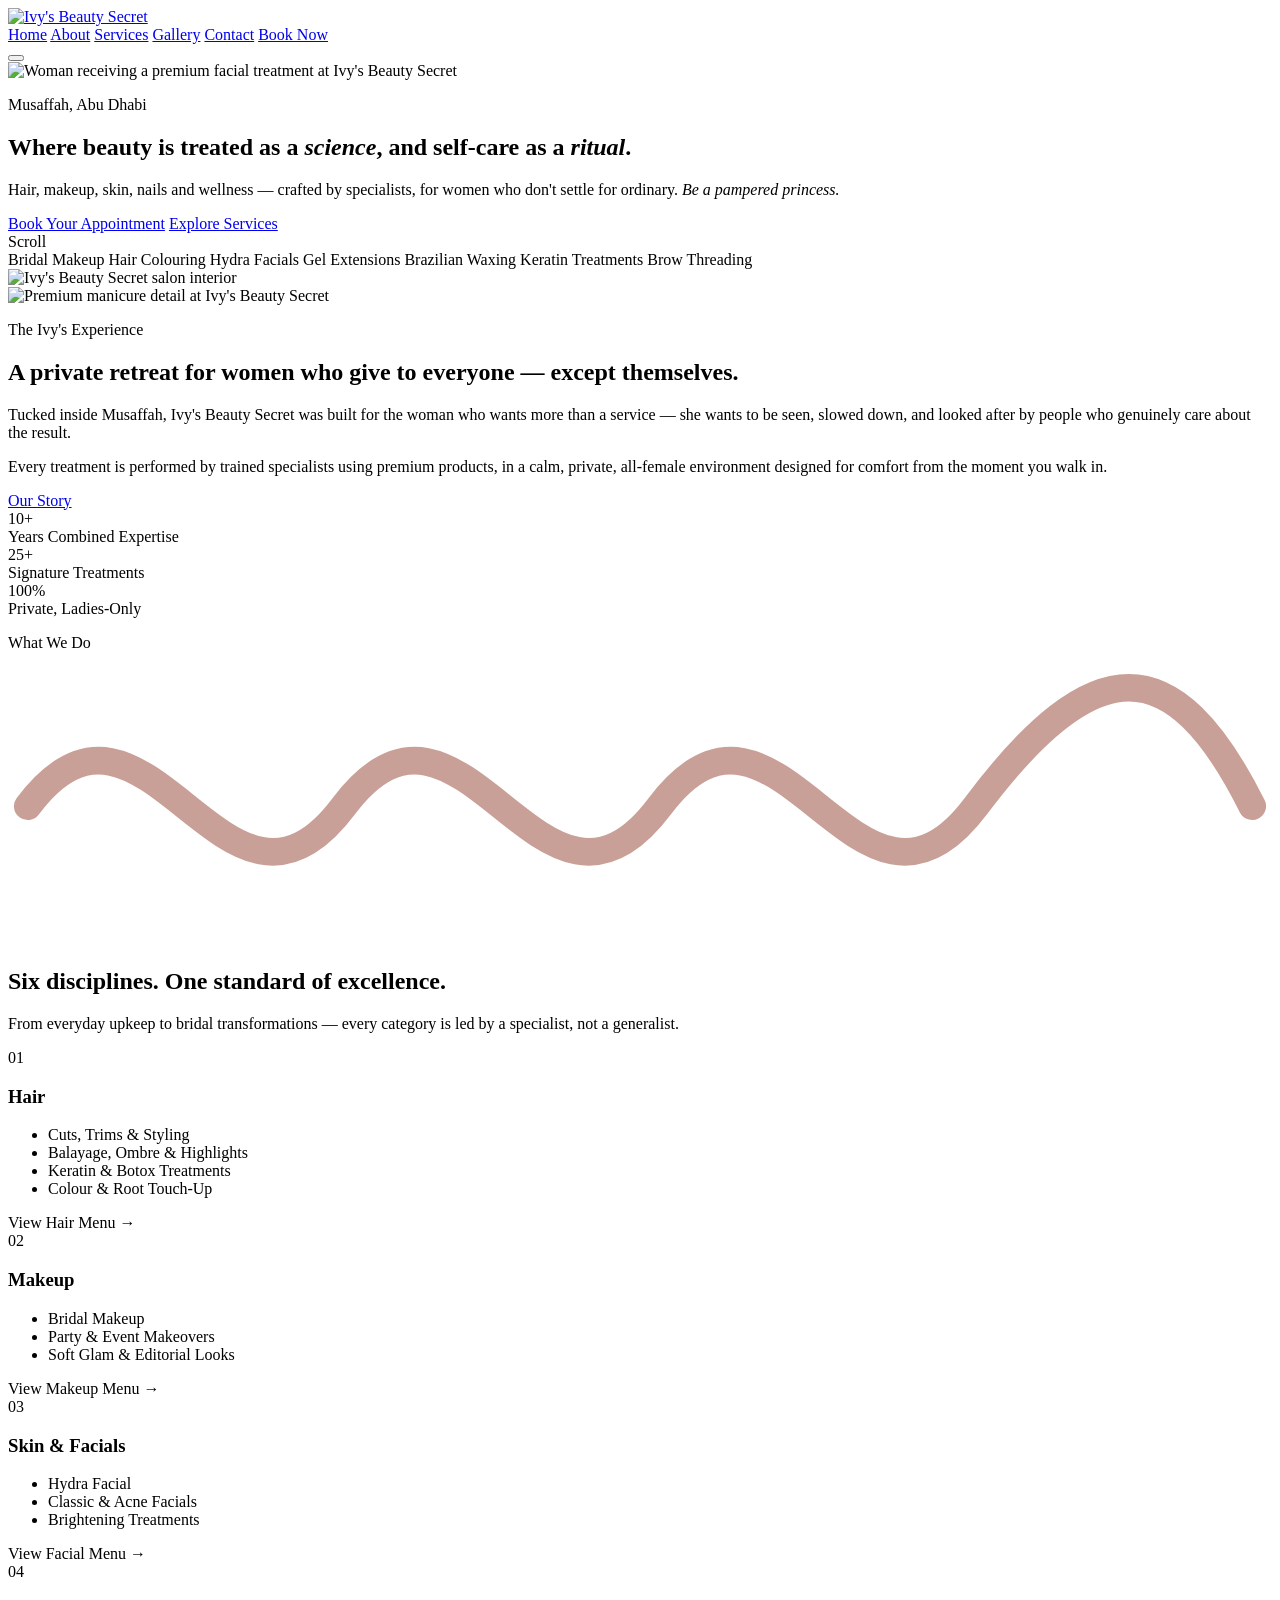
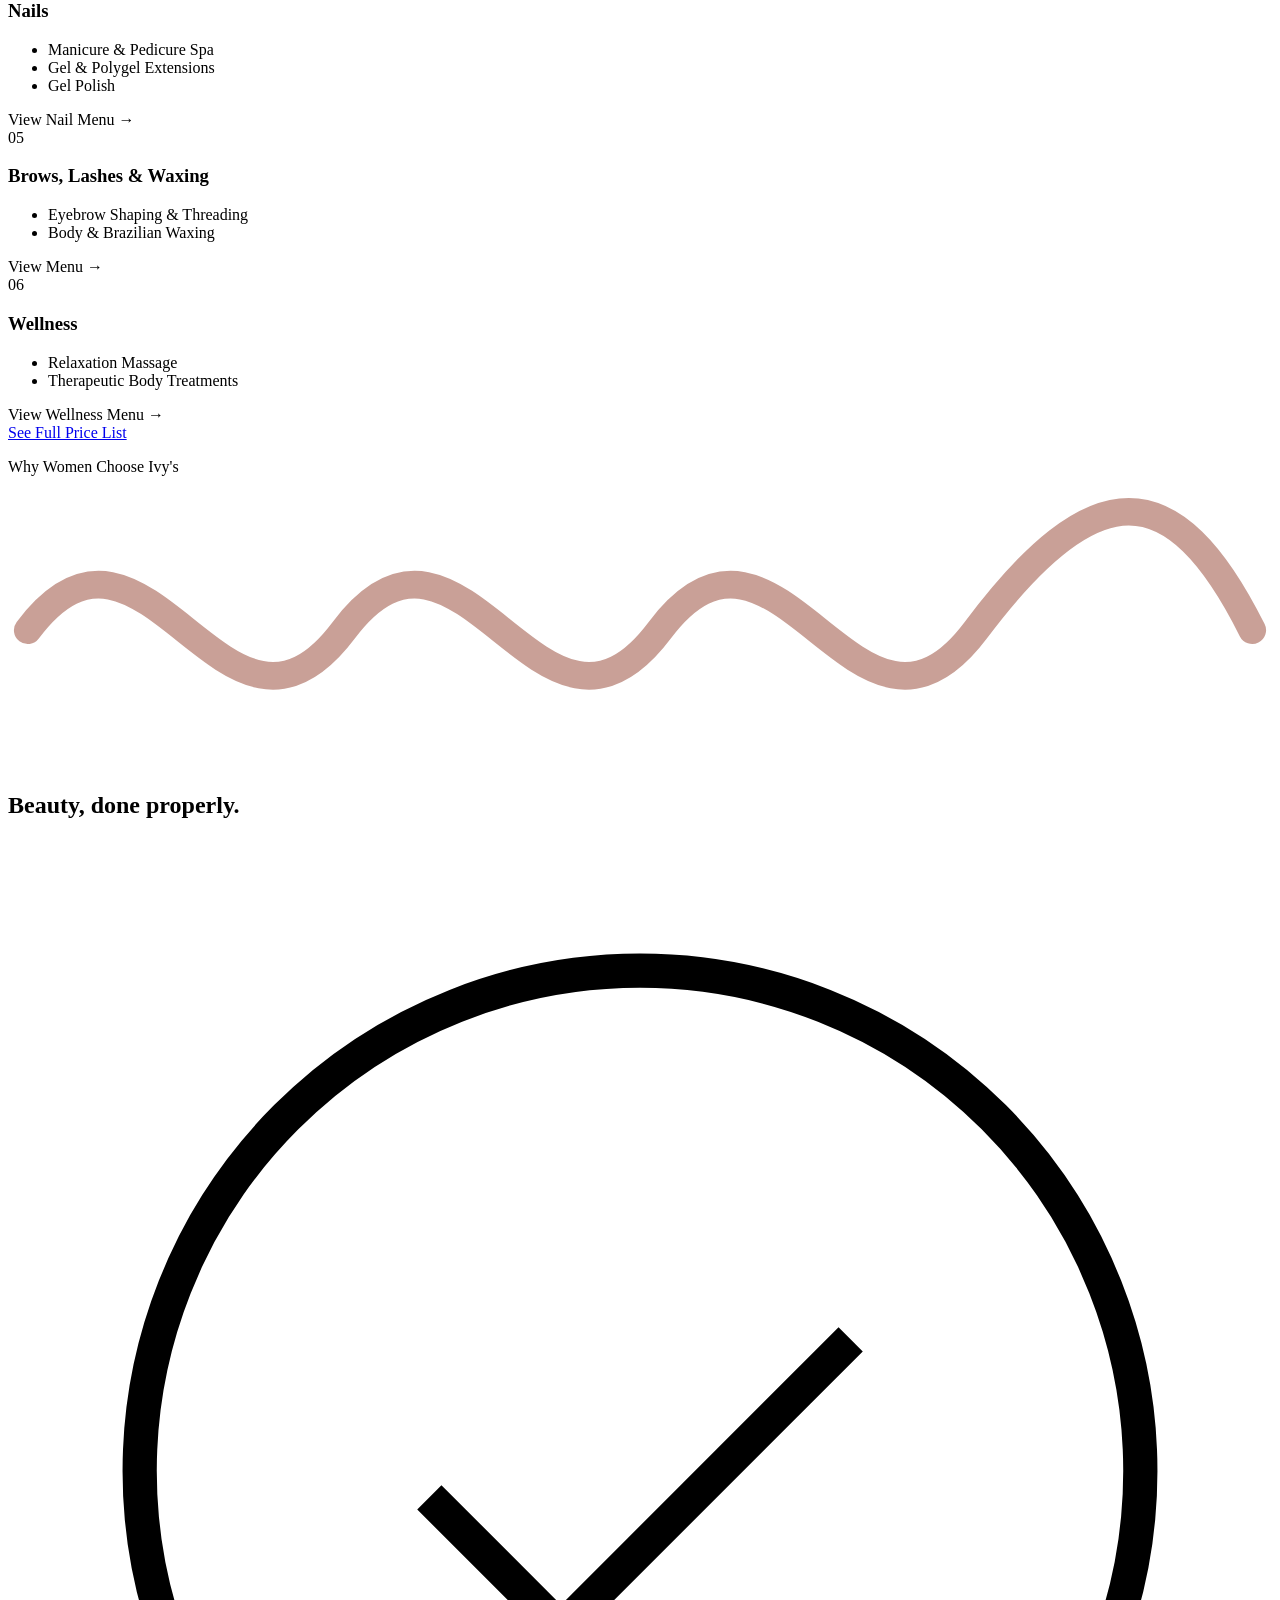
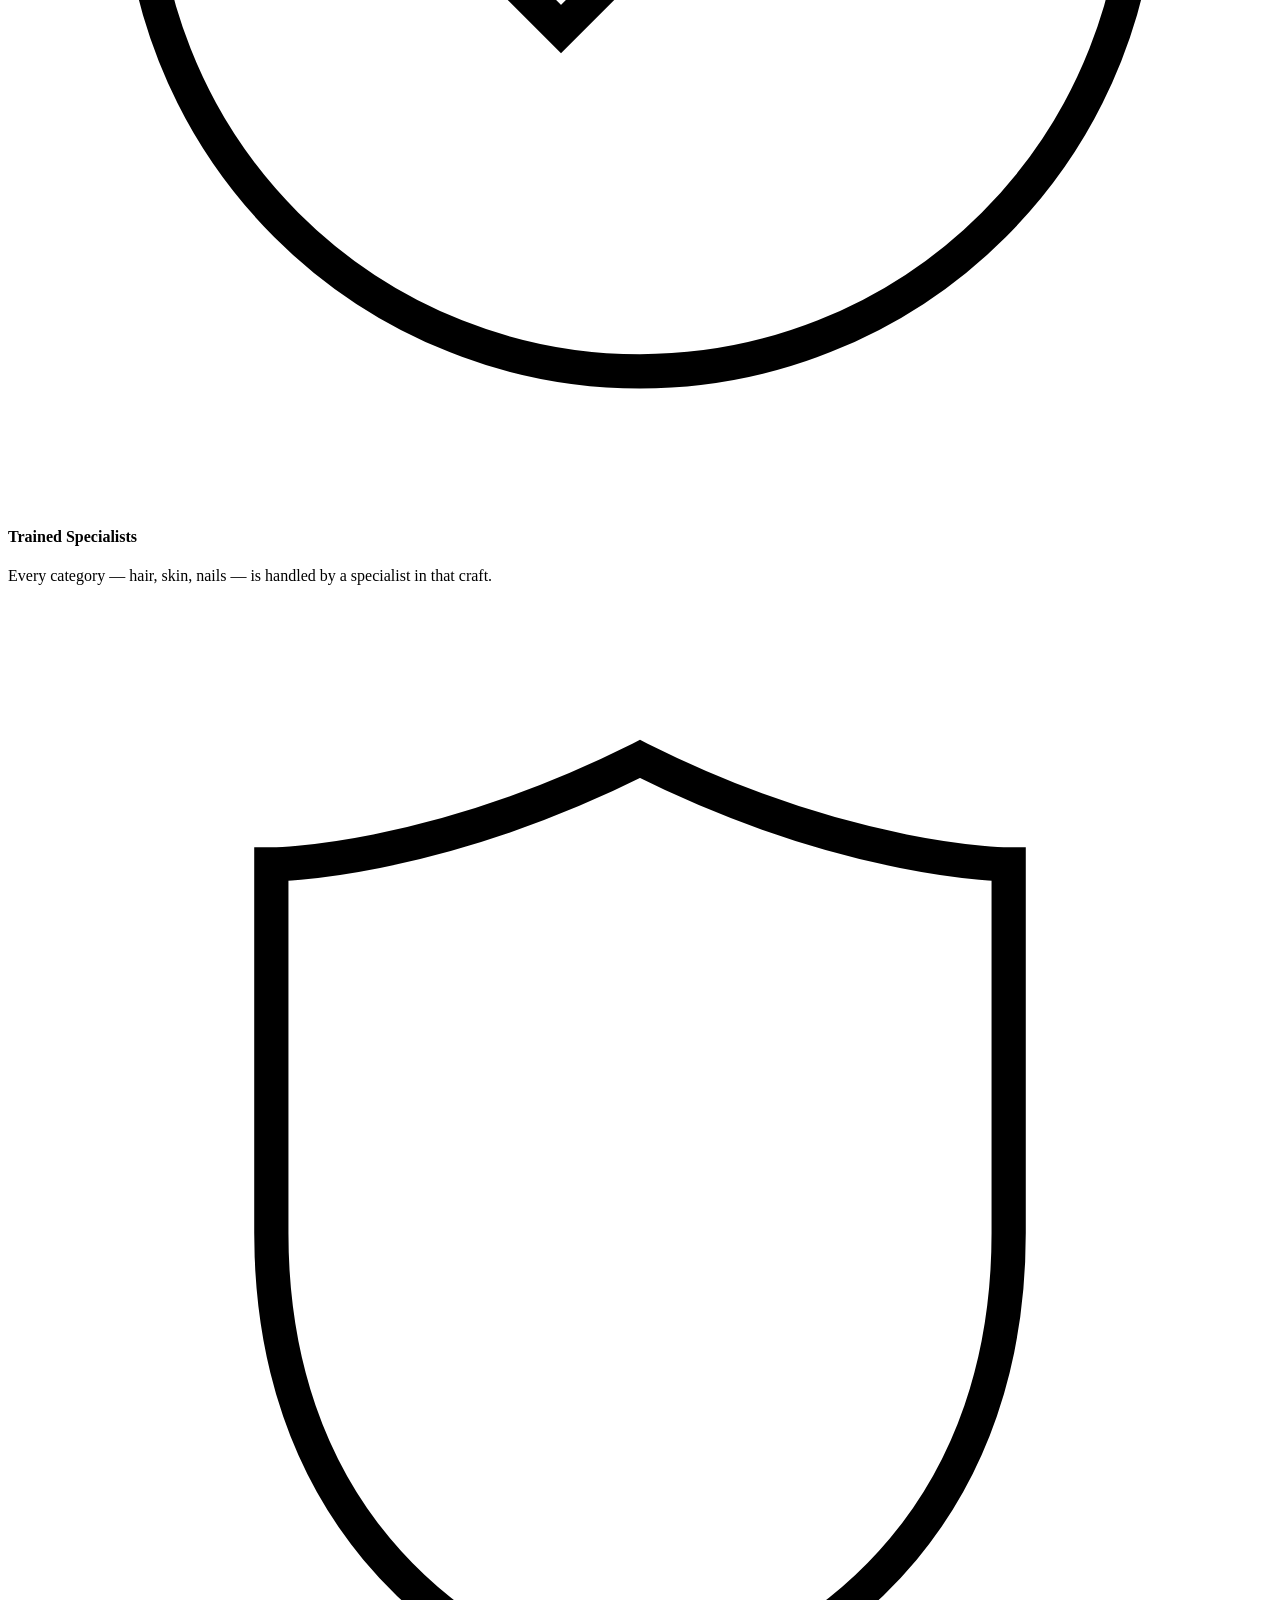
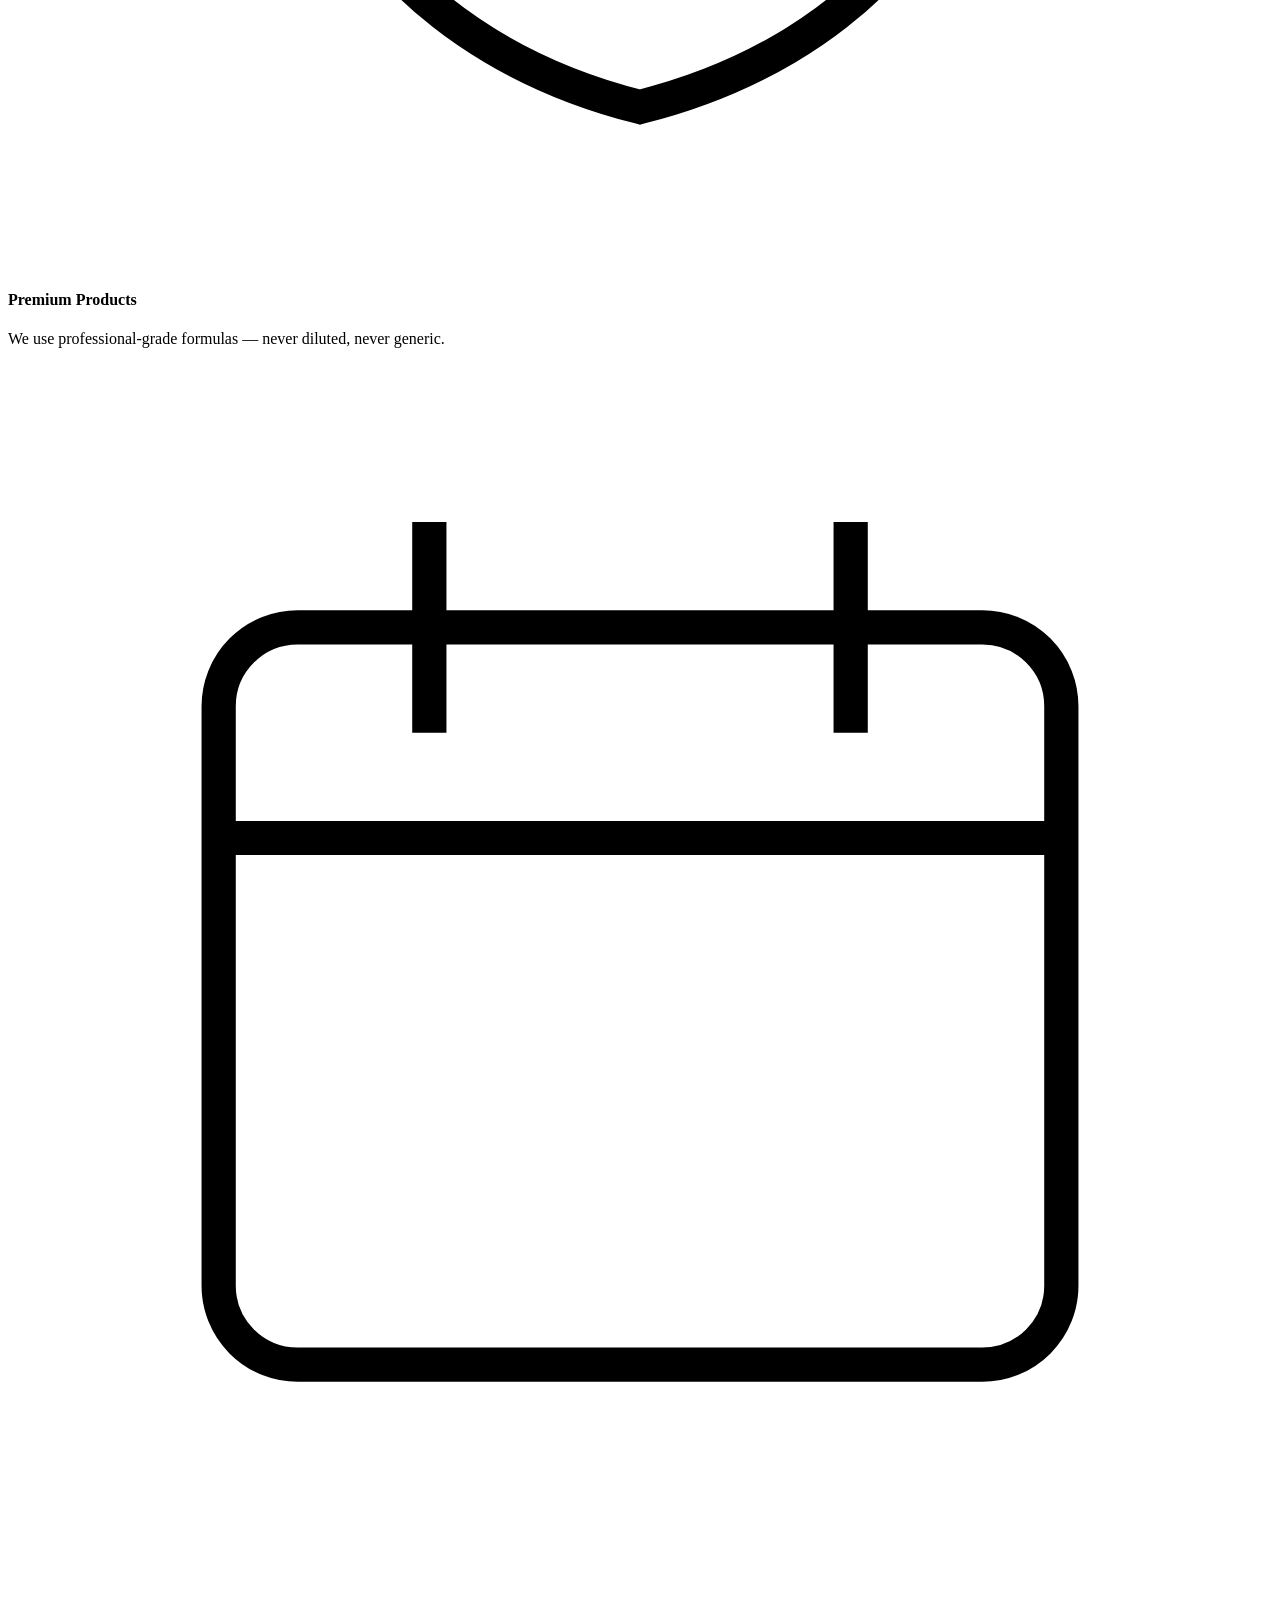
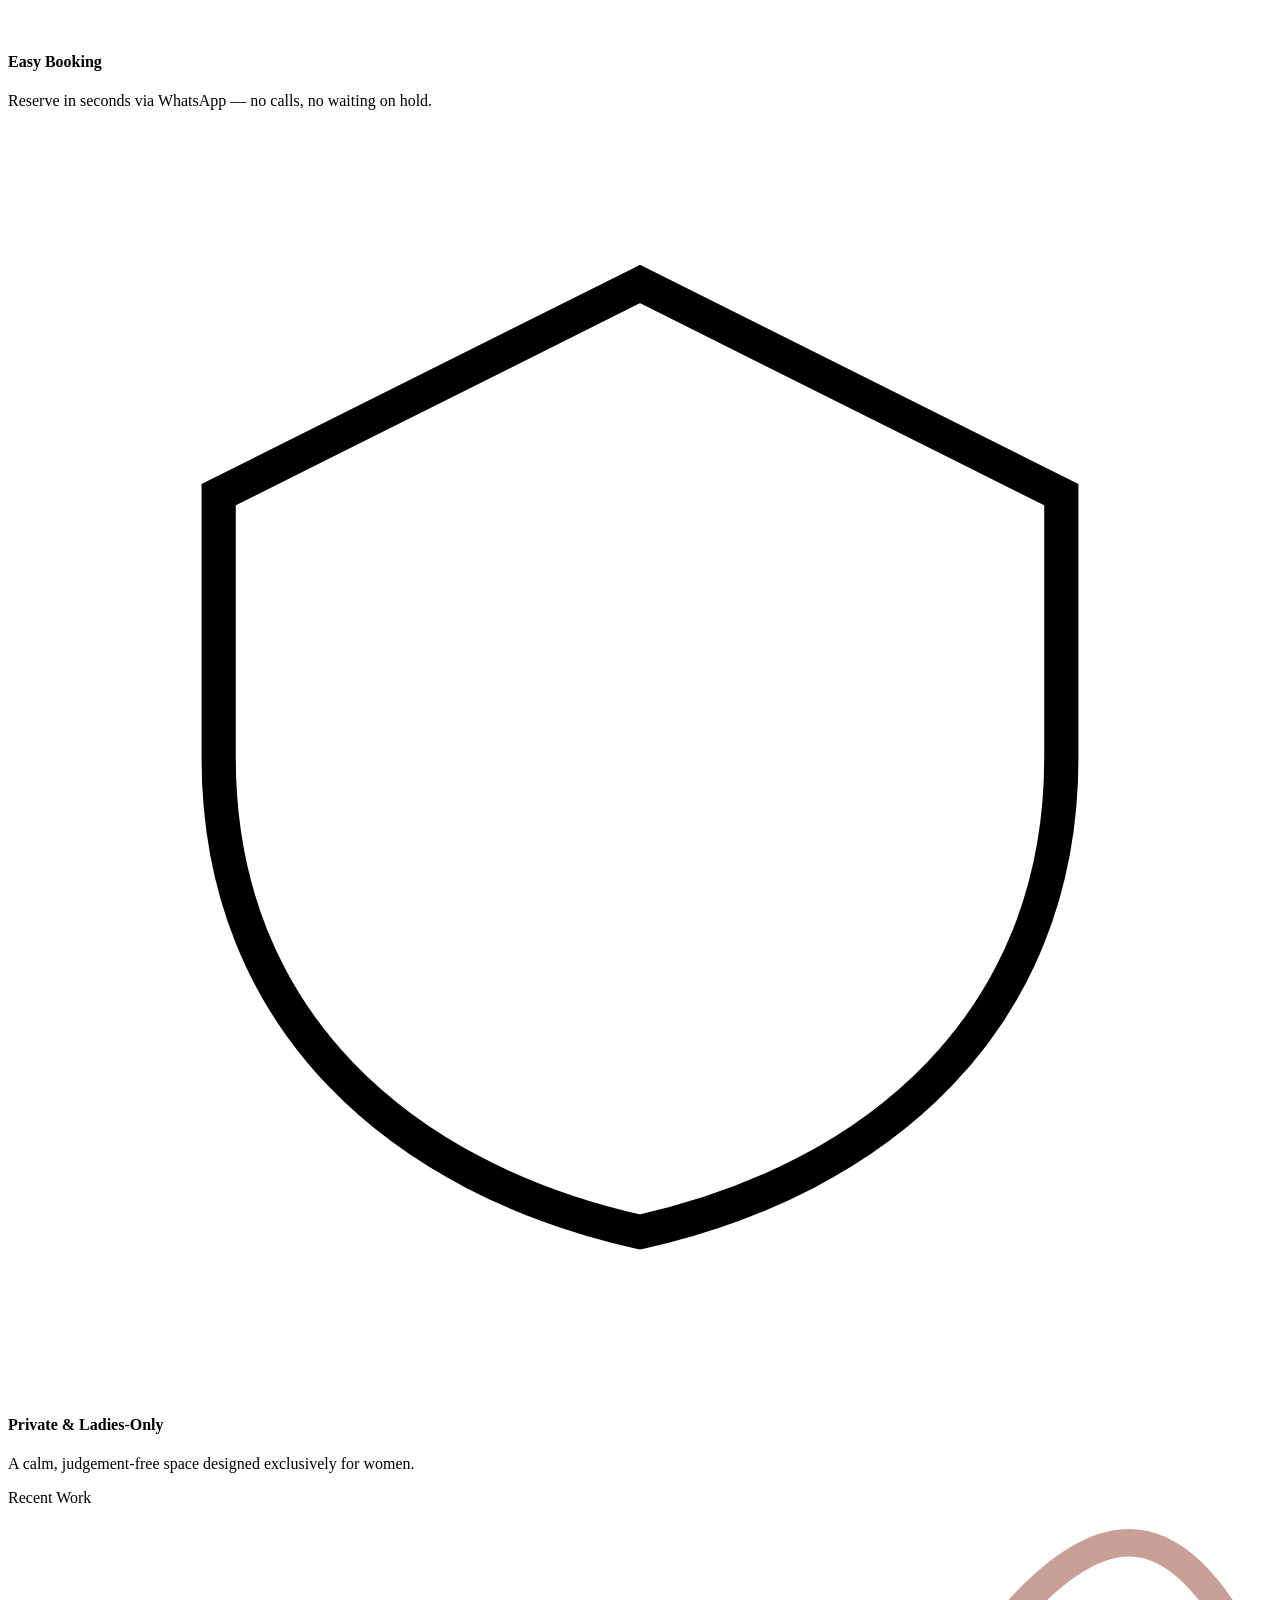
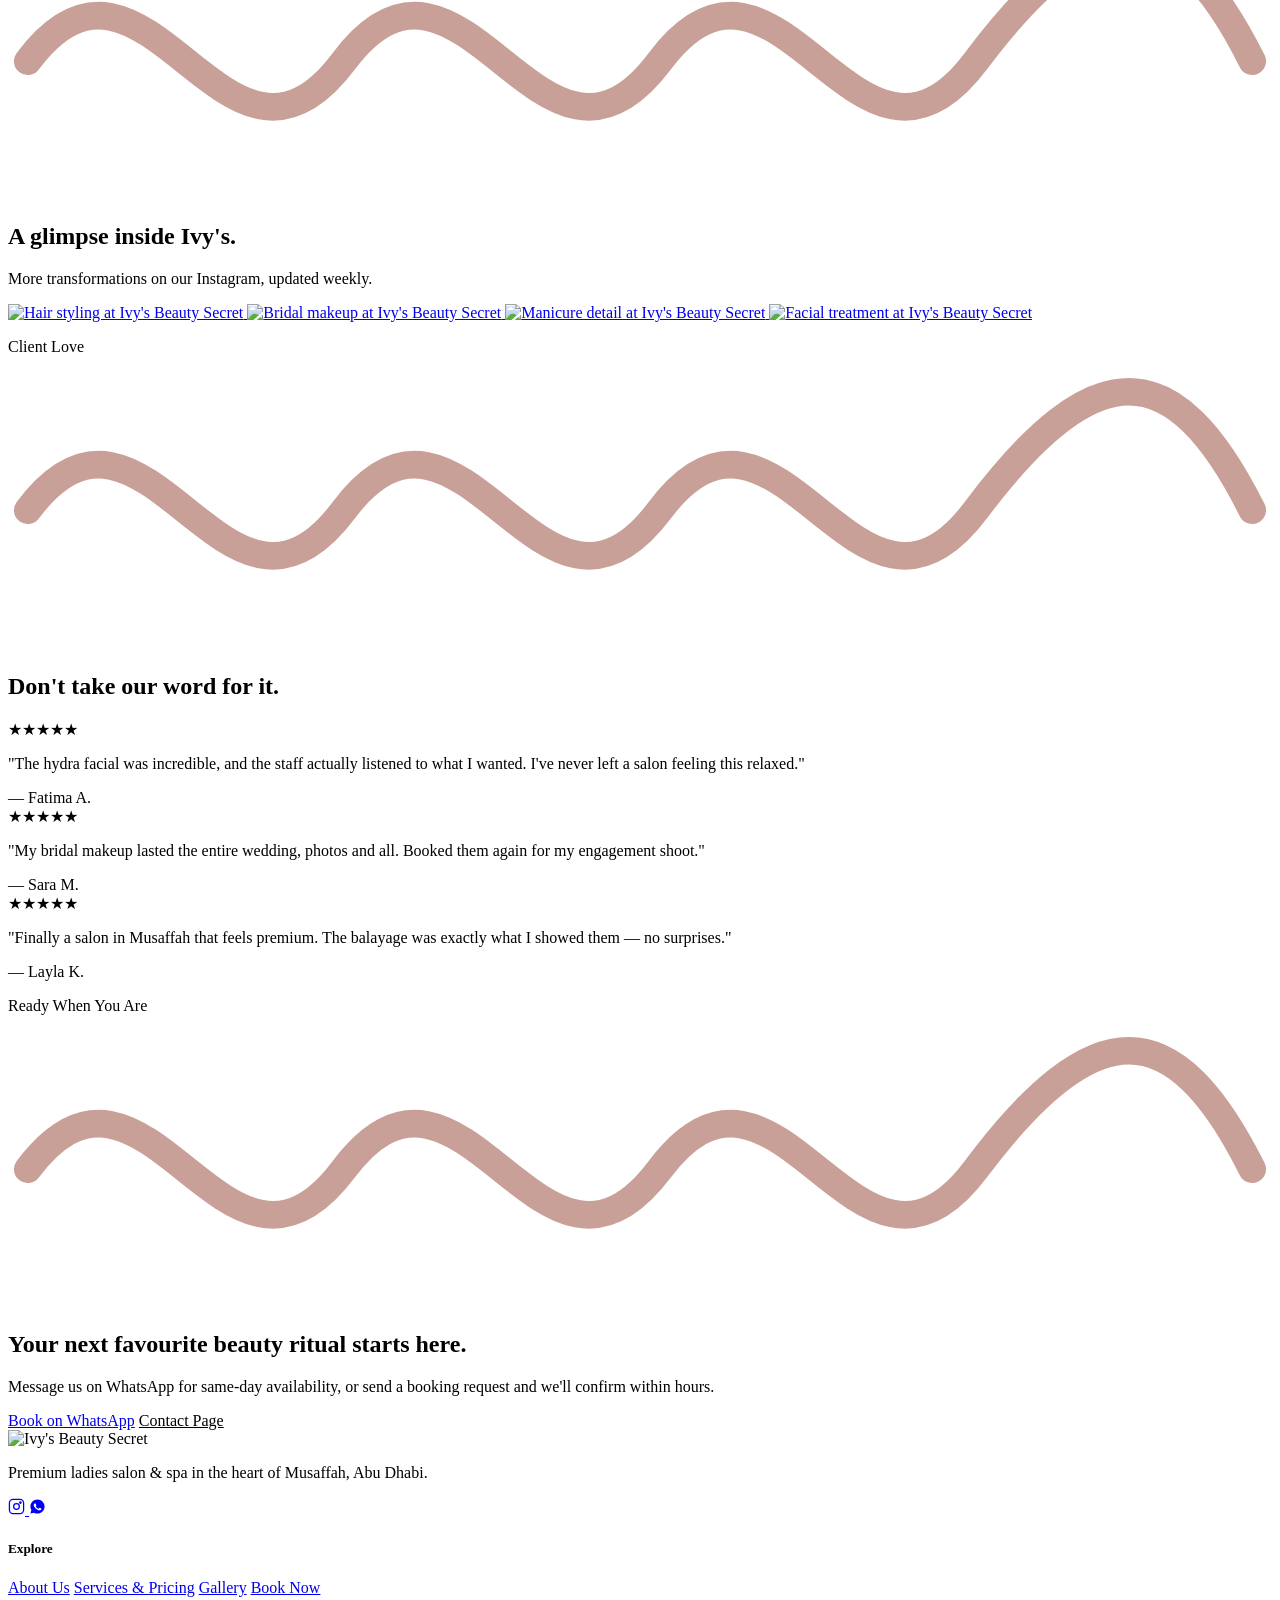
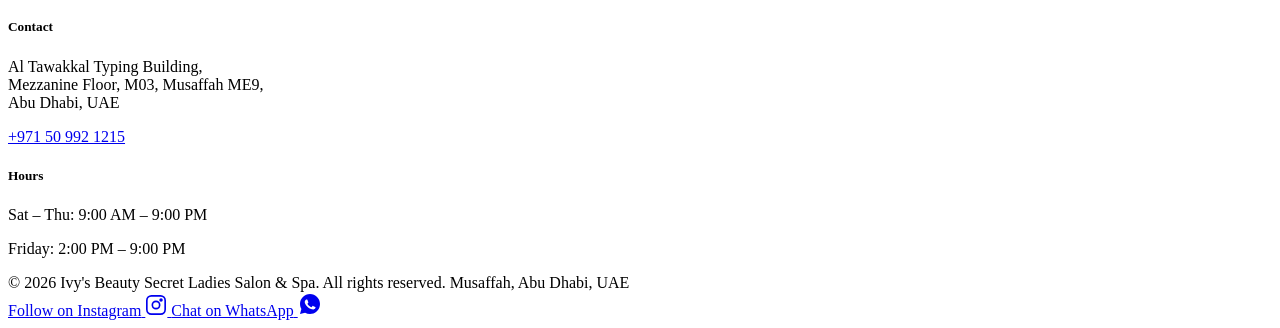
==== commit bca4f3ba: "Add files via upload" ====
--- a/index.html
+++ b/index.html
@@ -3,317 +3,336 @@
 <head>
 <meta charset="UTF-8">
 <meta name="viewport" content="width=device-width, initial-scale=1.0">
-<title>Ivy's Beauty Secret Ladies Salon & Spa | Abu Dhabi, UAE</title>
-<meta name="description" content="Ivy's Beauty Secret Ladies Salon & Spa — premium hair, makeup, facials, nails, brows, waxing & wellness treatments in Musaffah, Abu Dhabi. Be a Pampered Princess.">
-<link rel="icon" href="assets/img/logo.jpg">
+<title>Ivy's Beauty Secret — Premium Ladies Salon & Spa, Abu Dhabi</title>
+<meta name="description" content="Ivy's Beauty Secret Ladies Salon & Spa in Musaffah, Abu Dhabi — premium hair, makeup, facials, nails, brows, waxing & wellness for women who value beauty done beautifully.">
+<link rel="icon" type="image/png" href="assets/logo.png">
 <link rel="preconnect" href="https://fonts.googleapis.com">
-<link rel="stylesheet" href="https://cdnjs.cloudflare.com/ajax/libs/font-awesome/6.5.1/css/all.min.css">
-<link rel="stylesheet" href="css/style.css">
+<link rel="preconnect" href="https://fonts.gstatic.com" crossorigin>
+<link href="https://fonts.googleapis.com/css2?family=Fraunces:ital,opsz,wght@0,9..144,400;0,9..144,500;0,9..144,600;1,9..144,500&family=Inter:wght@400;500;600;700&display=swap" rel="stylesheet">
+<link rel="stylesheet" href="css/styles.css">
 </head>
 <body>
 
-<!-- ============ HEADER / NAV ============ -->
+<!-- ============ HEADER ============ -->
 <header class="site-header">
   <div class="container nav-inner">
-    <a href="index.html" class="brand">
-      <img src="assets/img/logo.jpg" alt="Ivy's Beauty Secret logo">
-      <span class="brand-text">Ivy's Beauty Secret<span>Ladies Salon &amp; Spa</span></span>
+    <a href="index.html" class="logo">
+      <img src="assets/logo.png" alt="Ivy's Beauty Secret" class="logo-img">
     </a>
-
     <nav class="nav-links">
-      <a href="index.html" class="active">Home</a>
-      <a href="about.html">About Us</a>
+      <a href="index.html">Home</a>
+      <a href="about.html">About</a>
       <a href="services.html">Services</a>
       <a href="gallery.html">Gallery</a>
-      <a href="pricing.html">Pricing</a>
-      <a href="testimonials.html">Testimonials</a>
       <a href="contact.html">Contact</a>
+      <a href="contact.html" class="btn btn-outline nav-cta">Book Now</a>
     </nav>
-
-    <div class="nav-cta">
-      <a href="contact.html#book" class="btn btn-primary btn-sm"><i class="fa-solid fa-calendar-check"></i> Book Appointment</a>
-      <button class="nav-toggle" aria-label="Toggle menu"><span></span><span></span><span></span></button>
-    </div>
+    <button class="nav-toggle" aria-label="Toggle menu">
+      <span></span><span></span><span></span>
+    </button>
   </div>
 </header>
 
 <!-- ============ HERO ============ -->
 <section class="hero">
-  <div class="sparkle-field" data-sparkles="16" data-petals="9"></div>
-
-  <div class="container hero-grid">
-    <div class="hero-copy">
-      <span class="eyebrow">Beauty Fit For Royalty</span>
-      <h1>LOOK STUNNING.<br><span class="grad">FEEL LIKE ROYALTY.</span></h1>
-      <p>Premium beauty &amp; spa rituals in the heart of Musaffah, Abu Dhabi. From bridal glam to everyday pampering, Ivy's Beauty Secret blends expert artistry with five‑star comfort — so every visit leaves you radiant, relaxed and ready to shine.</p>
-      <div class="hero-ctas">
-        <a href="contact.html#book" class="btn btn-primary"><i class="fa-solid fa-calendar-check"></i> Book Appointment</a>
-        <a href="services.html" class="btn btn-outline">Our Services <i class="fa-solid fa-arrow-right"></i></a>
-      </div>
-      <div class="hero-badges">
-        <div class="hero-badge"><i class="fa-solid fa-wand-magic-sparkles"></i> Expert Beauticians</div>
-        <div class="hero-badge"><i class="fa-solid fa-shield-halved"></i> Hygienic &amp; Safe Environment</div>
-        <div class="hero-badge"><i class="fa-solid fa-gem"></i> Premium Products</div>
-      </div>
-    </div>
-
-    <div class="hero-visual">
-      <div class="hero-frame">
-        <img src="https://images.unsplash.com/photo-1671275426111-2c55494351aa?auto=format&fit=crop&w=1200&q=80" alt="Elegant woman holding pink roses, representing the Ivy's Beauty Secret experience">
-      </div>
-      <div class="hero-glass-card">
-        <span class="num">1.2K+</span>
-        <span class="lbl">Women pampered &amp; glowing across Abu Dhabi</span>
-      </div>
-    </div>
-  </div>
-</section>
-
-<!-- ============ SERVICES PREVIEW ============ -->
-<section class="section">
+  <div class="hero-media">
+    <img src="https://images.unsplash.com/photo-1560066984-138dadb4c035?auto=format&fit=crop&w=1600&q=80" alt="Woman receiving a premium facial treatment at Ivy's Beauty Secret">
+  </div>
+  <div class="container hero-content">
+    <p class="hero-eyebrow">Musaffah, Abu Dhabi</p>
+    <h1 class="hero-title">Where beauty is treated as a <em>science</em>, and self&#8209;care as a <em>ritual</em>.</h1>
+    <p class="hero-desc">Hair, makeup, skin, nails and wellness — crafted by specialists, for women who don't settle for ordinary. <em>Be a pampered princess.</em></p>
+    <div class="hero-actions">
+      <a href="contact.html" class="btn btn-primary">Book Your Appointment</a>
+      <a href="services.html" class="btn btn-light">Explore Services</a>
+    </div>
+  </div>
+  <div class="hero-scroll">
+    <span>Scroll</span>
+    <span class="hero-scroll-line"></span>
+  </div>
+</section>
+
+<!-- ============ MARQUEE ============ -->
+<div class="marquee-strip">
+  <div class="marquee-track">
+    <span>Bridal Makeup</span>
+    <span>Hair Colouring</span>
+    <span>Hydra Facials</span>
+    <span>Gel Extensions</span>
+    <span>Brazilian Waxing</span>
+    <span>Keratin Treatments</span>
+    <span>Brow Threading</span>
+  </div>
+</div>
+
+<!-- ============ EXPERIENCE / ABOUT PREVIEW ============ -->
+<section class="experience">
+  <div class="container experience-grid">
+    <div class="experience-media reveal">
+      <div class="img-main">
+        <img src="https://images.unsplash.com/photo-1633681926022-84c23e8cb2d6?auto=format&fit=crop&w=900&q=80" alt="Ivy's Beauty Secret salon interior">
+      </div>
+      <div class="img-accent">
+        <img src="https://images.unsplash.com/photo-1487412947147-5cebf100ffc2?auto=format&fit=crop&w=500&q=80" alt="Premium manicure detail at Ivy's Beauty Secret">
+      </div>
+    </div>
+    <div class="experience-text reveal">
+      <p class="eyebrow">The Ivy's Experience</p>
+      <h2 class="section-title">A private retreat for women who give to everyone — except themselves.</h2>
+      <p>Tucked inside Musaffah, Ivy's Beauty Secret was built for the woman who wants more than a service — she wants to be seen, slowed down, and looked after by people who genuinely care about the result.</p>
+      <p>Every treatment is performed by trained specialists using premium products, in a calm, private, all-female environment designed for comfort from the moment you walk in.</p>
+      <a href="about.html" class="btn btn-outline">Our Story</a>
+      <div class="experience-stats">
+        <div>
+          <div class="stat-num">10+</div>
+          <div class="stat-label">Years Combined Expertise</div>
+        </div>
+        <div>
+          <div class="stat-num">25+</div>
+          <div class="stat-label">Signature Treatments</div>
+        </div>
+        <div>
+          <div class="stat-num">100%</div>
+          <div class="stat-label">Private, Ladies-Only</div>
+        </div>
+      </div>
+    </div>
+  </div>
+</section>
+
+<!-- ============ SERVICES OVERVIEW ============ -->
+<section class="services" id="services">
   <div class="container">
     <div class="section-head reveal">
-      <span class="eyebrow">Our Services</span>
-      <h2>Every Category, Styled to Perfection</h2>
-      <p>From root to tip, lash to nail — explore the full menu of treatments crafted for the modern Abu Dhabi woman.</p>
-    </div>
-
-    <div class="services-grid">
-      <article class="service-card reveal">
-        <div class="img-wrap"><img src="https://images.unsplash.com/photo-1634449571010-02389ed0f9b0?auto=format&fit=crop&w=800&q=80" alt="Hair styling service"></div>
-        <div class="icon-badge"><i class="fa-solid fa-scissors"></i></div>
-        <div class="body">
-          <h3>Hair Services</h3>
-          <p style="color:var(--ink-soft);font-size:.88rem;margin-bottom:14px;">Cuts, color, balayage, keratin &amp; spa treatments.</p>
-          <a href="services.html#hair" class="more">View More <i class="fa-solid fa-arrow-right"></i></a>
-        </div>
-      </article>
-
-      <article class="service-card reveal">
-        <div class="img-wrap"><img src="https://images.unsplash.com/photo-1630084775816-7abb7383ded5?auto=format&fit=crop&w=800&q=80" alt="Beauty and makeup service"></div>
-        <div class="icon-badge"><i class="fa-solid fa-palette"></i></div>
-        <div class="body">
-          <h3>Beauty &amp; Makeup</h3>
-          <p style="color:var(--ink-soft);font-size:.88rem;margin-bottom:14px;">Bridal, party &amp; editorial makeup artistry.</p>
-          <a href="services.html#makeup" class="more">View More <i class="fa-solid fa-arrow-right"></i></a>
-        </div>
-      </article>
-
-      <article class="service-card reveal">
-        <div class="img-wrap"><img src="https://images.unsplash.com/photo-1643684391140-c5056cfd3436?auto=format&fit=crop&w=800&q=80" alt="Facial and skincare treatment"></div>
-        <div class="icon-badge"><i class="fa-solid fa-spa"></i></div>
-        <div class="body">
-          <h3>Facials &amp; Skin Care</h3>
-          <p style="color:var(--ink-soft);font-size:.88rem;margin-bottom:14px;">Hydra facials, acne care &amp; glow treatments.</p>
-          <a href="services.html#facials" class="more">View More <i class="fa-solid fa-arrow-right"></i></a>
-        </div>
-      </article>
-
-      <article class="service-card reveal">
-        <div class="img-wrap"><img src="https://images.unsplash.com/photo-1607779097040-26e80aa78e66?auto=format&fit=crop&w=800&q=80" alt="Manicure and nail service"></div>
-        <div class="icon-badge"><i class="fa-solid fa-hand-sparkles"></i></div>
-        <div class="body">
-          <h3>Nails</h3>
-          <p style="color:var(--ink-soft);font-size:.88rem;margin-bottom:14px;">Manicure, pedicure, gel &amp; polygel extensions.</p>
-          <a href="services.html#nails" class="more">View More <i class="fa-solid fa-arrow-right"></i></a>
-        </div>
-      </article>
-
-      <article class="service-card reveal">
-        <div class="img-wrap"><img src="https://images.unsplash.com/photo-1674049406179-d7bf2c263e71?auto=format&fit=crop&w=800&q=80" alt="Eyebrow shaping service"></div>
-        <div class="icon-badge"><i class="fa-solid fa-eye"></i></div>
-        <div class="body">
-          <h3>Brows &amp; Lashes</h3>
-          <p style="color:var(--ink-soft);font-size:.88rem;margin-bottom:14px;">Shaping, threading &amp; flawless lash definition.</p>
-          <a href="services.html#brows" class="more">View More <i class="fa-solid fa-arrow-right"></i></a>
-        </div>
-      </article>
-
-      <article class="service-card reveal">
-        <div class="img-wrap"><img src="https://images.unsplash.com/photo-1540555700478-4be289fbecef?auto=format&fit=crop&w=800&q=80" alt="Waxing treatment room"></div>
-        <div class="icon-badge"><i class="fa-solid fa-feather"></i></div>
-        <div class="body">
-          <h3>Waxing</h3>
-          <p style="color:var(--ink-soft);font-size:.88rem;margin-bottom:14px;">Smooth, gentle waxing in total privacy.</p>
-          <a href="services.html#waxing" class="more">View More <i class="fa-solid fa-arrow-right"></i></a>
-        </div>
-      </article>
-
-      <article class="service-card reveal">
-        <div class="img-wrap"><img src="https://images.unsplash.com/photo-1639162906614-0603b0ae95fd?auto=format&fit=crop&w=800&q=80" alt="Relaxing massage treatment"></div>
-        <div class="icon-badge"><i class="fa-solid fa-heart-pulse"></i></div>
-        <div class="body">
-          <h3>Wellness</h3>
-          <p style="color:var(--ink-soft);font-size:.88rem;margin-bottom:14px;">Relaxing massages to melt the day away.</p>
-          <a href="services.html#wellness" class="more">View More <i class="fa-solid fa-arrow-right"></i></a>
-        </div>
-      </article>
-    </div>
-  </div>
-</section>
-
-<!-- ============ ABOUT + WHY CHOOSE US ============ -->
-<section class="section bg-lav">
-  <div class="container about-split">
-    <div class="reveal">
-      <span class="eyebrow">About Us</span>
-      <h2>Where Every Woman Is Treated Like a Queen</h2>
-      <p>Ivy's Beauty Secret was born from a simple belief: every woman deserves to feel pampered, confident and radiant. Tucked inside Musaffah, Abu Dhabi, our ladies‑only salon blends international techniques with warm, attentive care — so you always leave looking good and feeling amazing.</p>
-      <a href="about.html" class="btn btn-primary">Learn More About Us <i class="fa-solid fa-arrow-right"></i></a>
-    </div>
-    <div class="reveal">
-      <span class="eyebrow">Why Choose Us</span>
-      <h2 style="font-size:1.6rem;margin-bottom:22px;">Five Reasons Women Keep Coming Back</h2>
-      <ul class="check-list">
-        <li><i class="fa-solid fa-check"></i> Skilled &amp; Certified Beauticians</li>
-        <li><i class="fa-solid fa-check"></i> Premium, Salon‑Grade Products</li>
-        <li><i class="fa-solid fa-check"></i> Clean, Private &amp; Relaxing Environment</li>
-        <li><i class="fa-solid fa-check"></i> Transparent, Affordable Pricing</li>
-        <li><i class="fa-solid fa-check"></i> 100% Client Satisfaction</li>
-      </ul>
-    </div>
-  </div>
-</section>
-
-<!-- ============ SPECIAL OFFER ============ -->
-<section class="section-tight">
-  <div class="container">
-    <div class="offer-banner reveal">
-      <h3>Special Offer</h3>
-      <h2>GET <span class="accent">20% OFF</span> YOUR FIRST VISIT</h2>
-      <a href="contact.html#book" class="btn btn-white">Claim Your Offer <i class="fa-solid fa-arrow-right"></i></a>
-    </div>
-  </div>
-</section>
-
-<!-- ============ STATS ============ -->
-<section class="section-tight">
-  <div class="container stats-row reveal">
-    <div class="stat"><div class="num" data-target="1200" data-suffix="+">0</div><div class="lbl">Happy Clients</div></div>
-    <div class="stat"><div class="num" data-target="50" data-suffix="+">0</div><div class="lbl">Beauty Services</div></div>
-    <div class="stat"><div class="num" data-target="10" data-suffix="+">0</div><div class="lbl">Expert Beauticians</div></div>
-    <div class="stat"><div class="num" data-target="100" data-suffix="%">0</div><div class="lbl">Client Satisfaction</div></div>
-  </div>
-</section>
-
-<!-- ============ CONTACT CTA STRIP ============ -->
-<section class="section-tight">
-  <div class="container">
-    <div class="cta-strip reveal">
-      <div class="avatar"><img src="https://images.unsplash.com/photo-1643684391140-c5056cfd3436?auto=format&fit=crop&w=300&q=80" alt="Relaxed spa client"></div>
-      <div>
-        <h3>It's Time To</h3>
-        <h2>Pamper Yourself!</h2>
-        <p>You deserve to look good, feel good, and shine with confidence.</p>
-        <div class="phone"><i class="fa-solid fa-phone"></i> +971 50 992 1215</div>
-      </div>
-      <a href="contact.html#book" class="btn btn-white">Book Appointment</a>
-    </div>
-  </div>
-</section>
-
-<!-- ============ TESTIMONIALS PREVIEW ============ -->
-<section class="section">
+      <p class="eyebrow">What We Do</p>
+      <svg class="gold-flourish" viewBox="0 0 64 14" fill="none" xmlns="http://www.w3.org/2000/svg"><path d="M1 7c6-8 10 8 16 0s10 8 16 0 10 8 16 0 10-8 14 0" stroke="#C9A097" stroke-width="1.4" stroke-linecap="round"/></svg>
+      <h2 class="section-title">Six disciplines. One standard of excellence.</h2>
+      <p class="section-sub" style="margin-inline:auto;">From everyday upkeep to bridal transformations — every category is led by a specialist, not a generalist.</p>
+    </div>
+
+    <div class="services-grid reveal-stagger">
+      <div class="service-card">
+        <span class="service-num">01</span>
+        <h3>Hair</h3>
+        <ul>
+          <li>Cuts, Trims & Styling</li>
+          <li>Balayage, Ombre & Highlights</li>
+          <li>Keratin & Botox Treatments</li>
+          <li>Colour & Root Touch-Up</li>
+        </ul>
+        <div class="service-card-footer">View Hair Menu →</div>
+      </div>
+      <div class="service-card">
+        <span class="service-num">02</span>
+        <h3>Makeup</h3>
+        <ul>
+          <li>Bridal Makeup</li>
+          <li>Party & Event Makeovers</li>
+          <li>Soft Glam & Editorial Looks</li>
+        </ul>
+        <div class="service-card-footer">View Makeup Menu →</div>
+      </div>
+      <div class="service-card">
+        <span class="service-num">03</span>
+        <h3>Skin & Facials</h3>
+        <ul>
+          <li>Hydra Facial</li>
+          <li>Classic & Acne Facials</li>
+          <li>Brightening Treatments</li>
+        </ul>
+        <div class="service-card-footer">View Facial Menu →</div>
+      </div>
+      <div class="service-card">
+        <span class="service-num">04</span>
+        <h3>Nails</h3>
+        <ul>
+          <li>Manicure & Pedicure Spa</li>
+          <li>Gel & Polygel Extensions</li>
+          <li>Gel Polish</li>
+        </ul>
+        <div class="service-card-footer">View Nail Menu →</div>
+      </div>
+      <div class="service-card">
+        <span class="service-num">05</span>
+        <h3>Brows, Lashes & Waxing</h3>
+        <ul>
+          <li>Eyebrow Shaping & Threading</li>
+          <li>Body & Brazilian Waxing</li>
+        </ul>
+        <div class="service-card-footer">View Menu →</div>
+      </div>
+      <div class="service-card">
+        <span class="service-num">06</span>
+        <h3>Wellness</h3>
+        <ul>
+          <li>Relaxation Massage</li>
+          <li>Therapeutic Body Treatments</li>
+        </ul>
+        <div class="service-card-footer">View Wellness Menu →</div>
+      </div>
+    </div>
+
+    <div class="services-cta reveal">
+      <a href="services.html" class="btn btn-primary">See Full Price List</a>
+    </div>
+  </div>
+</section>
+
+<!-- ============ WHY CHOOSE US ============ -->
+<section class="trust">
   <div class="container">
     <div class="section-head reveal">
-      <span class="eyebrow">What Our Clients Say</span>
-      <h2>Loved by Women Across Abu Dhabi</h2>
-    </div>
-
-    <div class="services-grid" style="grid-template-columns:repeat(3,1fr);">
-      <div class="testimonial-card reveal">
-        <div class="stars"><i class="fa-solid fa-star"></i><i class="fa-solid fa-star"></i><i class="fa-solid fa-star"></i><i class="fa-solid fa-star"></i><i class="fa-solid fa-star"></i></div>
-        <p>"The best salon experience in Abu Dhabi! Every detail, from the welcome to the final touch‑up, felt luxurious."</p>
-        <div class="who">
-          <img src="https://images.unsplash.com/photo-1671275426111-2c55494351aa?auto=format&fit=crop&w=120&q=80" alt="Client portrait">
-          <div><b>Fatima A.</b></div>
-        </div>
-      </div>
-      <div class="testimonial-card reveal">
-        <div class="stars"><i class="fa-solid fa-star"></i><i class="fa-solid fa-star"></i><i class="fa-solid fa-star"></i><i class="fa-solid fa-star"></i><i class="fa-solid fa-star"></i></div>
-        <p>"My go‑to place for everything beauty. The team makes me feel so special every single visit."</p>
-        <div class="who">
-          <img src="https://images.unsplash.com/photo-1630084775816-7abb7383ded5?auto=format&fit=crop&w=120&q=80" alt="Client portrait">
-          <div><b>Aisha R.</b></div>
-        </div>
-      </div>
-      <div class="testimonial-card reveal">
-        <div class="stars"><i class="fa-solid fa-star"></i><i class="fa-solid fa-star"></i><i class="fa-solid fa-star"></i><i class="fa-solid fa-star"></i><i class="fa-solid fa-star"></i></div>
-        <p>"Clean, friendly and full of genuinely amazing results. Highly recommended for any bride‑to‑be!"</p>
-        <div class="who">
-          <img src="https://images.unsplash.com/photo-1607779097040-26e80aa78e66?auto=format&fit=crop&w=120&q=80" alt="Client portrait">
-          <div><b>Mariam K.</b></div>
-        </div>
-      </div>
-    </div>
-    <p style="text-align:center;margin-top:36px;"><a href="testimonials.html" class="btn btn-outline">Read All Reviews <i class="fa-solid fa-arrow-right"></i></a></p>
+      <p class="eyebrow">Why Women Choose Ivy's</p>
+      <svg class="gold-flourish" viewBox="0 0 64 14" fill="none" xmlns="http://www.w3.org/2000/svg"><path d="M1 7c6-8 10 8 16 0s10 8 16 0 10 8 16 0 10-8 14 0" stroke="#C9A097" stroke-width="1.4" stroke-linecap="round"/></svg>
+      <h2 class="section-title">Beauty, done properly.</h2>
+    </div>
+    <div class="trust-grid reveal-stagger">
+      <div class="trust-item">
+        <svg class="trust-icon" viewBox="0 0 48 48" fill="none" stroke="currentColor" stroke-width="1.3"><circle cx="24" cy="24" r="19"/><path d="M16 25l5 5 11-11"/></svg>
+        <h4>Trained Specialists</h4>
+        <p>Every category — hair, skin, nails — is handled by a specialist in that craft.</p>
+      </div>
+      <div class="trust-item">
+        <svg class="trust-icon" viewBox="0 0 48 48" fill="none" stroke="currentColor" stroke-width="1.3"><path d="M24 6c8 4 14 4 14 4v14c0 10-6 16-14 18-8-2-14-8-14-18V10s6 0 14-4z"/></svg>
+        <h4>Premium Products</h4>
+        <p>We use professional-grade formulas — never diluted, never generic.</p>
+      </div>
+      <div class="trust-item">
+        <svg class="trust-icon" viewBox="0 0 48 48" fill="none" stroke="currentColor" stroke-width="1.3"><rect x="8" y="10" width="32" height="28" rx="3"/><path d="M8 18h32M16 6v8M32 6v8"/></svg>
+        <h4>Easy Booking</h4>
+        <p>Reserve in seconds via WhatsApp — no calls, no waiting on hold.</p>
+      </div>
+      <div class="trust-item">
+        <svg class="trust-icon" viewBox="0 0 48 48" fill="none" stroke="currentColor" stroke-width="1.3"><path d="M24 6 8 14v10c0 10 7 16 16 18 9-2 16-8 16-18V14L24 6z"/></svg>
+        <h4>Private & Ladies-Only</h4>
+        <p>A calm, judgement-free space designed exclusively for women.</p>
+      </div>
+    </div>
+  </div>
+</section>
+
+<!-- ============ GALLERY TEASER ============ -->
+<section class="gallery-teaser">
+  <div class="container">
+    <div class="section-head reveal">
+      <p class="eyebrow">Recent Work</p>
+      <svg class="gold-flourish" viewBox="0 0 64 14" fill="none" xmlns="http://www.w3.org/2000/svg"><path d="M1 7c6-8 10 8 16 0s10 8 16 0 10 8 16 0 10-8 14 0" stroke="#C9A097" stroke-width="1.4" stroke-linecap="round"/></svg>
+      <h2 class="section-title">A glimpse inside Ivy's.</h2>
+      <p class="section-sub" style="margin-inline:auto;">More transformations on our Instagram, updated weekly.</p>
+    </div>
+    <div class="gallery-grid reveal-stagger">
+      <a href="https://www.instagram.com/ivysbeautysecret/?hl=en" target="_blank" rel="noopener">
+        <img src="https://images.unsplash.com/photo-1519415510236-718bdfcd89c1?auto=format&fit=crop&w=500&q=80" alt="Hair styling at Ivy's Beauty Secret">
+      </a>
+      <a href="https://www.instagram.com/ivysbeautysecret/?hl=en" target="_blank" rel="noopener">
+        <img src="https://images.unsplash.com/photo-1604654894610-df63bc536371?auto=format&fit=crop&w=500&q=80" alt="Bridal makeup at Ivy's Beauty Secret">
+      </a>
+      <a href="https://www.instagram.com/ivysbeautysecret/?hl=en" target="_blank" rel="noopener">
+        <img src="https://images.unsplash.com/photo-1571875257727-256c39da42af?auto=format&fit=crop&w=500&q=80" alt="Manicure detail at Ivy's Beauty Secret">
+      </a>
+      <a href="https://www.instagram.com/ivysbeautysecret/?hl=en" target="_blank" rel="noopener">
+        <img src="https://images.unsplash.com/photo-1500840216050-6ffa99d75160?auto=format&fit=crop&w=500&q=80" alt="Facial treatment at Ivy's Beauty Secret">
+      </a>
+    </div>
+  </div>
+</section>
+
+<!-- ============ TESTIMONIALS ============ -->
+<section class="testimonials">
+  <div class="container">
+    <div class="section-head reveal">
+      <p class="eyebrow">Client Love</p>
+      <svg class="gold-flourish" viewBox="0 0 64 14" fill="none" xmlns="http://www.w3.org/2000/svg"><path d="M1 7c6-8 10 8 16 0s10 8 16 0 10 8 16 0 10-8 14 0" stroke="#C9A097" stroke-width="1.4" stroke-linecap="round"/></svg>
+      <h2 class="section-title">Don't take our word for it.</h2>
+    </div>
+    <div class="testimonial-track reveal-stagger">
+      <div class="testimonial-card">
+        <div class="stars">★★★★★</div>
+        <p>"The hydra facial was incredible, and the staff actually listened to what I wanted. I've never left a salon feeling this relaxed."</p>
+        <div class="testimonial-author">— Fatima A.</div>
+      </div>
+      <div class="testimonial-card">
+        <div class="stars">★★★★★</div>
+        <p>"My bridal makeup lasted the entire wedding, photos and all. Booked them again for my engagement shoot."</p>
+        <div class="testimonial-author">— Sara M.</div>
+      </div>
+      <div class="testimonial-card">
+        <div class="stars">★★★★★</div>
+        <p>"Finally a salon in Musaffah that feels premium. The balayage was exactly what I showed them — no surprises."</p>
+        <div class="testimonial-author">— Layla K.</div>
+      </div>
+    </div>
+  </div>
+</section>
+
+<!-- ============ CTA BAND ============ -->
+<section class="cta-band">
+  <div class="container">
+    <p class="eyebrow">Ready When You Are</p>
+    <svg class="gold-flourish" viewBox="0 0 64 14" fill="none" xmlns="http://www.w3.org/2000/svg"><path d="M1 7c6-8 10 8 16 0s10 8 16 0 10 8 16 0 10-8 14 0" stroke="#C9A097" stroke-width="1.4" stroke-linecap="round"/></svg>
+    <h2>Your next favourite beauty ritual starts here.</h2>
+    <p>Message us on WhatsApp for same-day availability, or send a booking request and we'll confirm within hours.</p>
+    <div class="cta-actions">
+      <a href="https://wa.me/971509921215?text=Hi%20Ivy's%20Beauty%20Secret%2C%20I'd%20like%20to%20book%20an%20appointment." target="_blank" rel="noopener" class="btn btn-primary">Book on WhatsApp</a>
+      <a href="contact.html" class="btn btn-outline" style="border-color:rgba(250,246,242,0.4); color:var(--ivory);">Contact Page</a>
+    </div>
   </div>
 </section>
 
 <!-- ============ FOOTER ============ -->
 <footer class="site-footer">
-  <div class="container footer-top">
-    <div>
-      <div class="footer-brand">
-        <img src="assets/img/logo.jpg" alt="Ivy's Beauty Secret logo">
-        <b>Ivy's Beauty Secret</b>
-      </div>
-      <p>Where beauty meets luxury. We enhance your natural beauty and boost your confidence — right here in Abu Dhabi. Be a Pampered Princess.</p>
-      <div class="social-row">
-        <a href="https://www.instagram.com/ivysbeautysecret/?hl=en" target="_blank" rel="noopener" aria-label="Instagram"><i class="fa-brands fa-instagram"></i></a>
-        <a href="https://wa.me/971509921215" target="_blank" rel="noopener" aria-label="WhatsApp"><i class="fa-brands fa-whatsapp"></i></a>
-        <!-- Facebook & TikTok not yet provided by client — replace # with real links when available -->
-        <a href="#" aria-label="Facebook"><i class="fa-brands fa-facebook-f"></i></a>
-        <a href="#" aria-label="TikTok"><i class="fa-brands fa-tiktok"></i></a>
-      </div>
-    </div>
-    <div>
-      <h4>Quick Links</h4>
-      <ul class="footer-links">
-        <li><a href="index.html">Home</a></li>
-        <li><a href="about.html">About Us</a></li>
-        <li><a href="services.html">Services</a></li>
-        <li><a href="gallery.html">Gallery</a></li>
-        <li><a href="pricing.html">Pricing</a></li>
-        <li><a href="testimonials.html">Testimonials</a></li>
-        <li><a href="contact.html">Contact</a></li>
-      </ul>
-    </div>
-    <div>
-      <h4>Our Services</h4>
-      <ul class="footer-links">
-        <li><a href="services.html#hair">Hair Services</a></li>
-        <li><a href="services.html#makeup">Beauty &amp; Makeup</a></li>
-        <li><a href="services.html#facials">Facials &amp; Skin Care</a></li>
-        <li><a href="services.html#nails">Nails</a></li>
-        <li><a href="services.html#brows">Brows &amp; Lashes</a></li>
-        <li><a href="services.html#waxing">Waxing</a></li>
-        <li><a href="services.html#wellness">Wellness</a></li>
-      </ul>
-    </div>
-    <div>
-      <h4>Contact Us</h4>
-      <ul class="footer-contact">
-        <li><i class="fa-solid fa-phone"></i> +971 50 992 1215</li>
-        <li><i class="fa-brands fa-whatsapp"></i> +971 50 992 1215</li>
-        <li><i class="fa-solid fa-location-dot"></i> Al Tawakkal Typing Building, Mezzanine Floor, M03, Musaffah ME9, Abu Dhabi, UAE</li>
-      </ul>
-    </div>
-  </div>
-  <div class="container footer-bottom">
-    <span>© 2026 Ivy's Beauty Secret Ladies Salon &amp; Spa. All Rights Reserved.</span>
-    <span>Be a Pampered Princess</span>
+  <div class="container">
+    <div class="footer-grid">
+      <div class="footer-col">
+        <img src="assets/logo.png" alt="Ivy's Beauty Secret" class="footer-logo-img">
+        <p>Premium ladies salon & spa in the heart of Musaffah, Abu Dhabi.</p>
+        <div class="footer-social">
+          <a href="https://www.instagram.com/ivysbeautysecret/?hl=en" target="_blank" rel="noopener" aria-label="Instagram">
+            <svg width="17" height="17" viewBox="0 0 24 24" fill="none" stroke="currentColor" stroke-width="1.8"><rect x="2" y="2" width="20" height="20" rx="5"/><circle cx="12" cy="12" r="4"/><circle cx="17.5" cy="6.5" r="1"/></svg>
+          </a>
+          <a href="https://wa.me/971509921215" target="_blank" rel="noopener" aria-label="WhatsApp">
+            <svg width="17" height="17" viewBox="0 0 24 24" fill="currentColor"><path d="M12 2C6.48 2 2 6.48 2 12c0 1.85.5 3.58 1.37 5.07L2 22l5.07-1.33A9.93 9.93 0 0 0 12 22c5.52 0 10-4.48 10-10S17.52 2 12 2zm5.2 14.2c-.22.6-1.27 1.18-1.76 1.22-.45.05-1.02.07-1.65-.1-.38-.1-.87-.27-1.5-.53-2.63-1.14-4.34-3.8-4.47-3.98-.13-.18-1.07-1.42-1.07-2.71 0-1.29.68-1.92.92-2.18.24-.26.52-.32.7-.32.18 0 .35 0 .5.01.16.01.38-.06.6.46.22.53.75 1.83.82 1.96.07.13.11.29.02.47-.09.18-.13.29-.27.45-.13.16-.28.35-.4.47-.13.13-.27.27-.12.53.16.26.7 1.15 1.5 1.86 1.03.92 1.9 1.21 2.16 1.34.26.13.41.11.56-.07.16-.18.66-.77.84-1.03.18-.26.35-.21.59-.13.24.09 1.53.72 1.79.85.26.13.43.2.5.31.07.12.07.66-.15 1.26z"/></svg>
+          </a>
+        </div>
+      </div>
+      <div class="footer-col">
+        <h5>Explore</h5>
+        <a href="about.html">About Us</a>
+        <a href="services.html">Services & Pricing</a>
+        <a href="gallery.html">Gallery</a>
+        <a href="contact.html">Book Now</a>
+      </div>
+      <div class="footer-col">
+        <h5>Contact</h5>
+        <p>Al Tawakkal Typing Building,<br>Mezzanine Floor, M03, Musaffah ME9,<br>Abu Dhabi, UAE</p>
+        <a href="tel:+971509921215">+971 50 992 1215</a>
+      </div>
+      <div class="footer-col">
+        <h5>Hours</h5>
+        <p>Sat – Thu: 9:00 AM – 9:00 PM</p>
+        <p>Friday: 2:00 PM – 9:00 PM</p>
+      </div>
+    </div>
+    <div class="footer-bottom">
+      <span>© 2026 Ivy's Beauty Secret Ladies Salon & Spa. All rights reserved.</span>
+      <span>Musaffah, Abu Dhabi, UAE</span>
+    </div>
   </div>
 </footer>
 
-<!-- ============ FLOATING ACTION BUTTONS ============ -->
-<div class="fab-stack">
-  <a href="https://www.instagram.com/ivysbeautysecret/?hl=en" target="_blank" rel="noopener" class="fab fab-instagram" aria-label="Message us on Instagram"><i class="fa-brands fa-instagram"></i></a>
-  <a href="https://wa.me/971509921215" target="_blank" rel="noopener" class="fab fab-whatsapp" aria-label="Message us on WhatsApp"><i class="fa-brands fa-whatsapp"></i></a>
+<!-- ============ FLOATING ACTIONS ============ -->
+<div class="float-actions">
+  <a href="https://www.instagram.com/ivysbeautysecret/?hl=en" target="_blank" rel="noopener" class="float-btn instagram" aria-label="Visit our Instagram">
+    <span class="float-label">Follow on Instagram</span>
+    <svg width="22" height="22" viewBox="0 0 24 24" fill="none" stroke="currentColor" stroke-width="1.8"><rect x="2" y="2" width="20" height="20" rx="5"/><circle cx="12" cy="12" r="4"/><circle cx="17.5" cy="6.5" r="1"/></svg>
+  </a>
+  <a href="https://wa.me/971509921215?text=Hi%20Ivy's%20Beauty%20Secret%2C%20I'd%20like%20to%20book%20an%20appointment." target="_blank" rel="noopener" class="float-btn whatsapp" aria-label="Chat on WhatsApp">
+    <span class="float-label">Chat on WhatsApp</span>
+    <svg width="24" height="24" viewBox="0 0 24 24" fill="currentColor"><path d="M12 2C6.48 2 2 6.48 2 12c0 1.85.5 3.58 1.37 5.07L2 22l5.07-1.33A9.93 9.93 0 0 0 12 22c5.52 0 10-4.48 10-10S17.52 2 12 2zm5.2 14.2c-.22.6-1.27 1.18-1.76 1.22-.45.05-1.02.07-1.65-.1-.38-.1-.87-.27-1.5-.53-2.63-1.14-4.34-3.8-4.47-3.98-.13-.18-1.07-1.42-1.07-2.71 0-1.29.68-1.92.92-2.18.24-.26.52-.32.7-.32.18 0 .35 0 .5.01.16.01.38-.06.6.46.22.53.75 1.83.82 1.96.07.13.11.29.02.47-.09.18-.13.29-.27.45-.13.16-.28.35-.4.47-.13.13-.27.27-.12.53.16.26.7 1.15 1.5 1.86 1.03.92 1.9 1.21 2.16 1.34.26.13.41.11.56-.07.16-.18.66-.77.84-1.03.18-.26.35-.21.59-.13.24.09 1.53.72 1.79.85.26.13.43.2.5.31.07.12.07.66-.15 1.26z"/></svg>
+  </a>
 </div>
 
-<script src="https://cdnjs.cloudflare.com/ajax/libs/gsap/3.12.5/gsap.min.js"></script>
-<script src="https://cdnjs.cloudflare.com/ajax/libs/gsap/3.12.5/ScrollTrigger.min.js"></script>
-<script src="js/script.js"></script>
+<script src="js/main.js"></script>
 </body>
 </html>
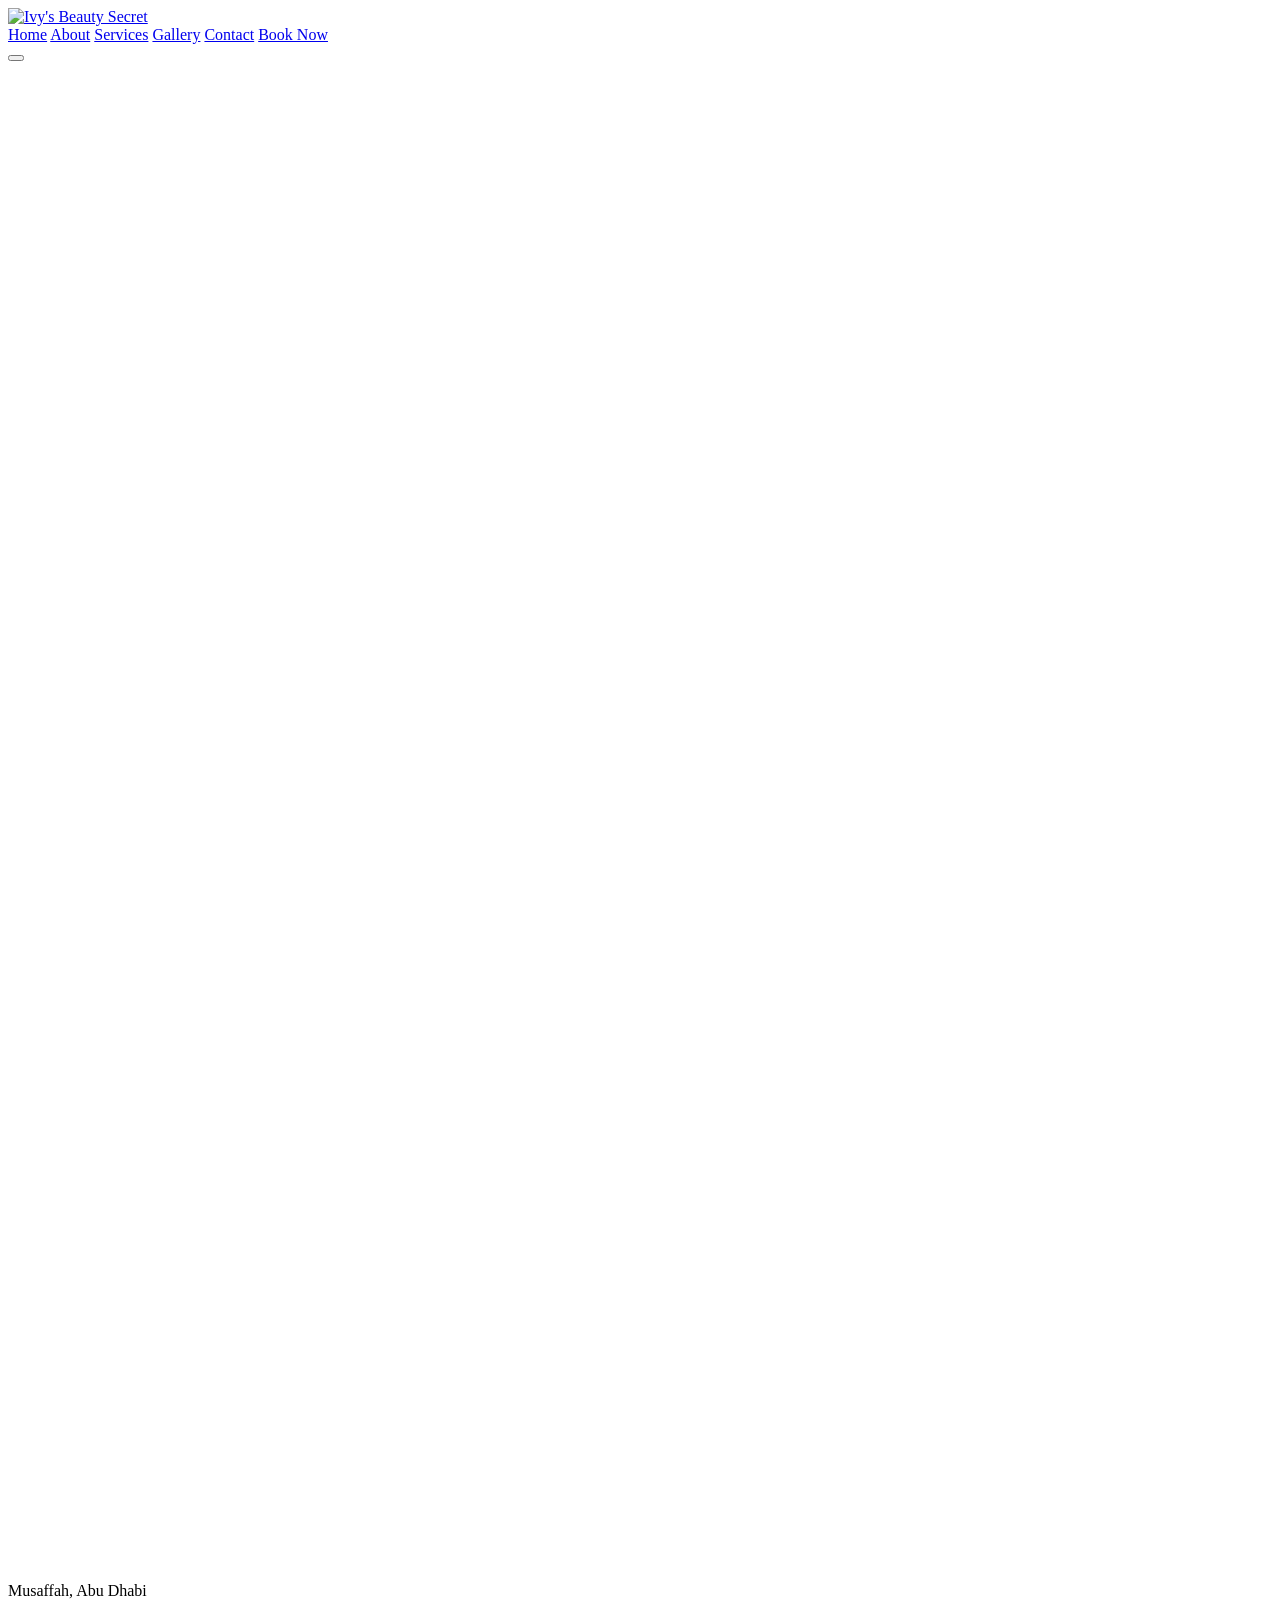
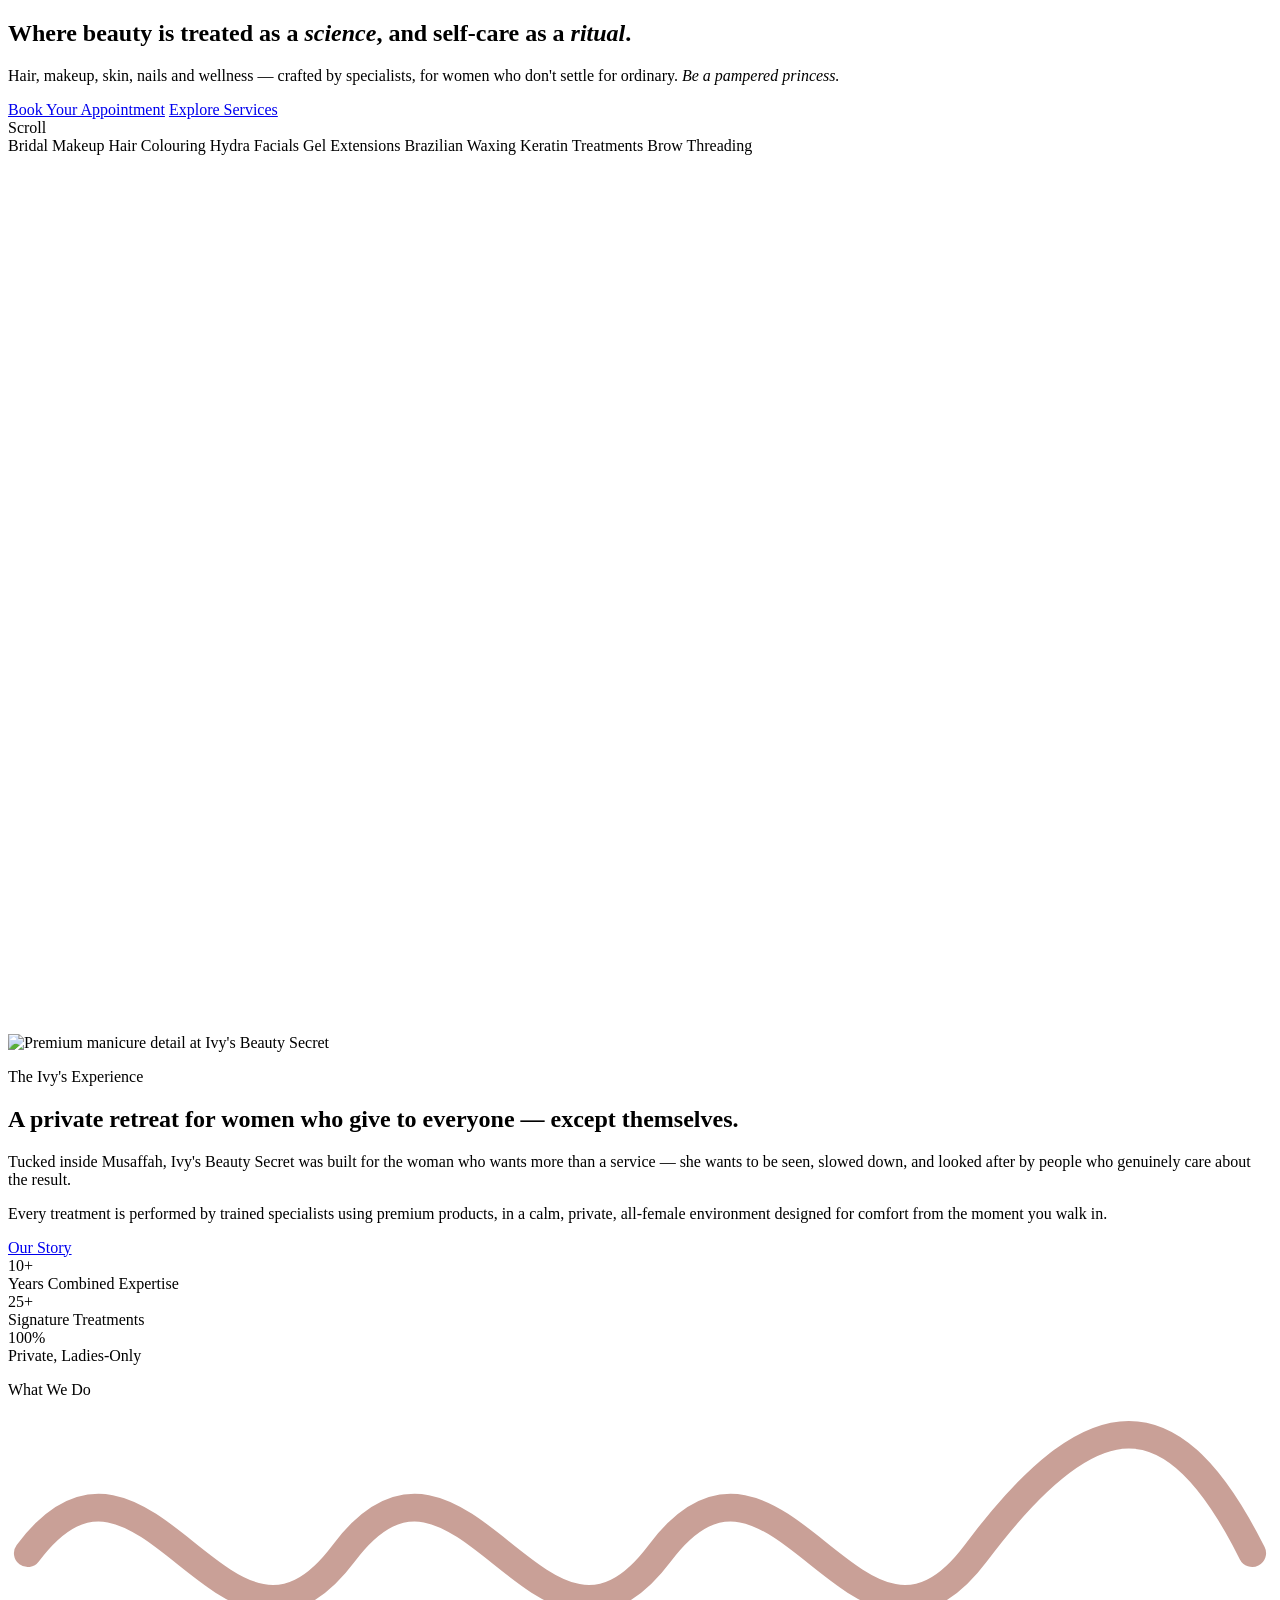
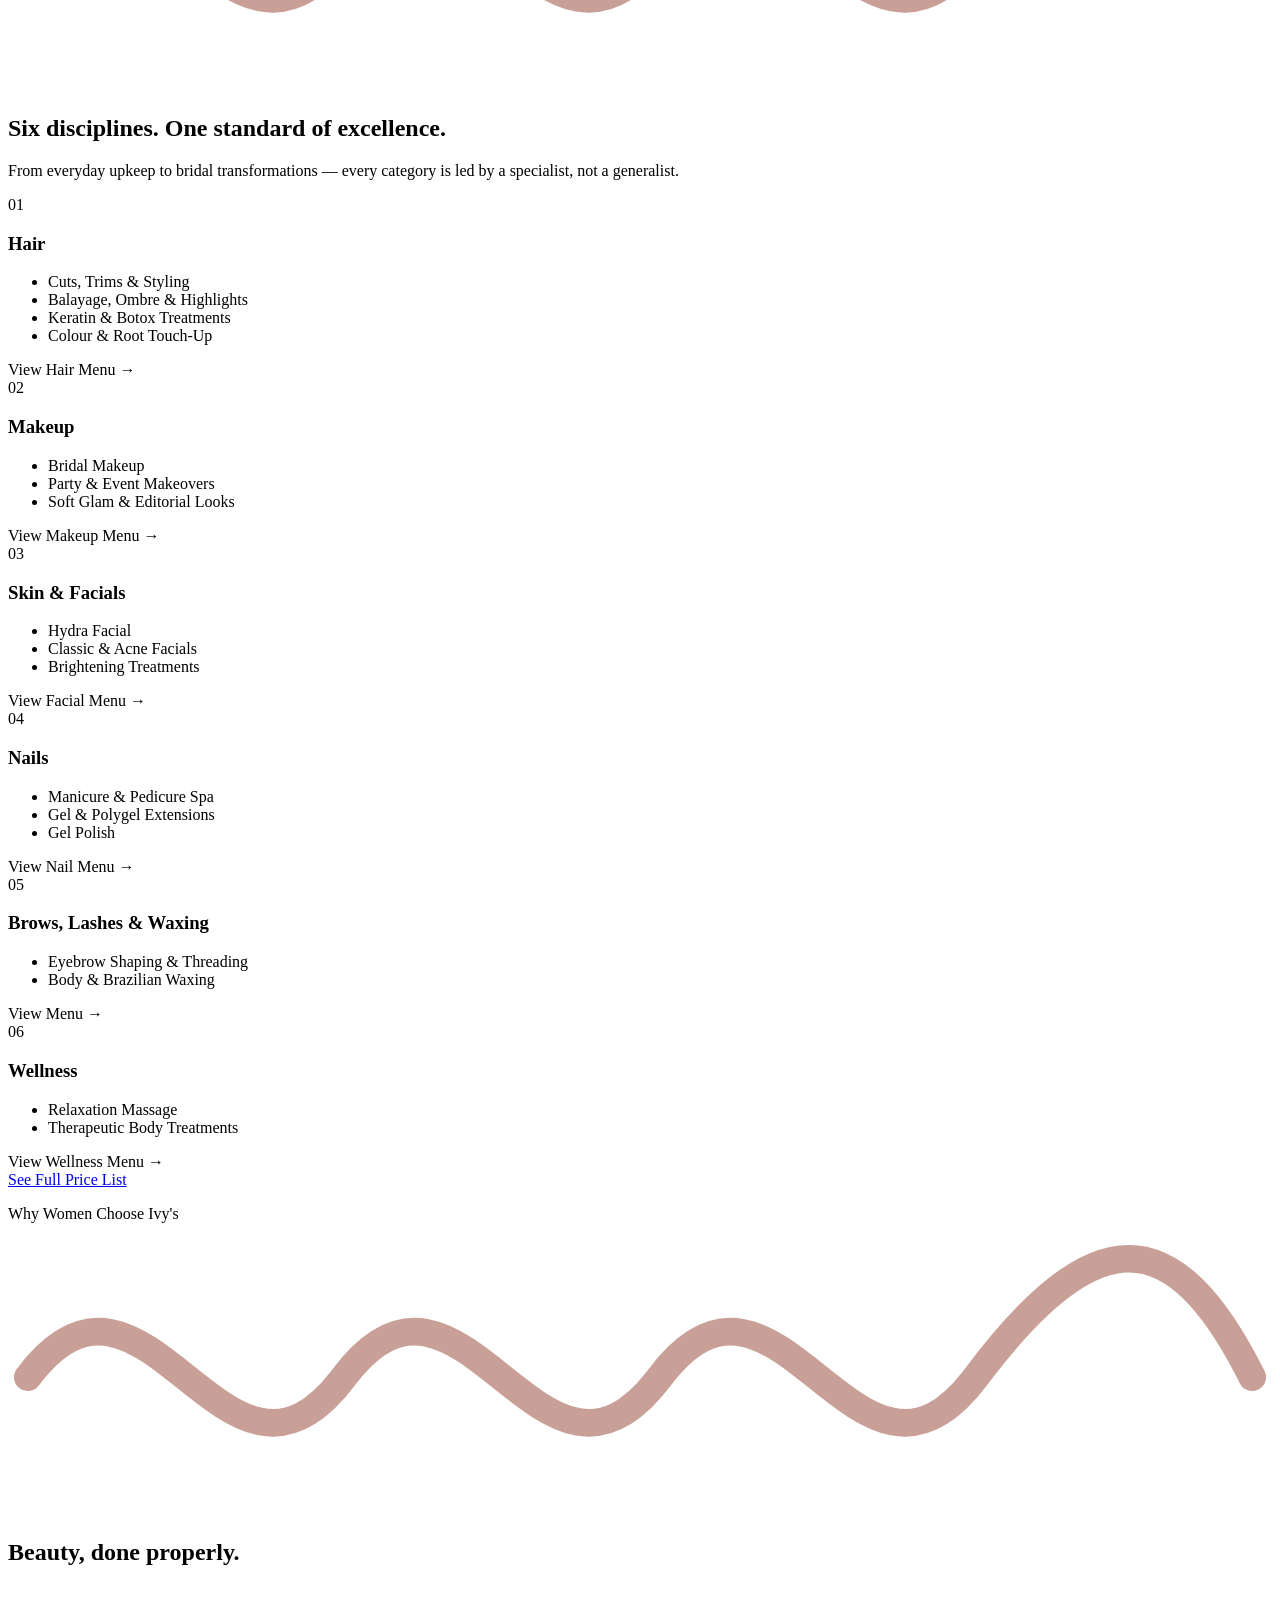
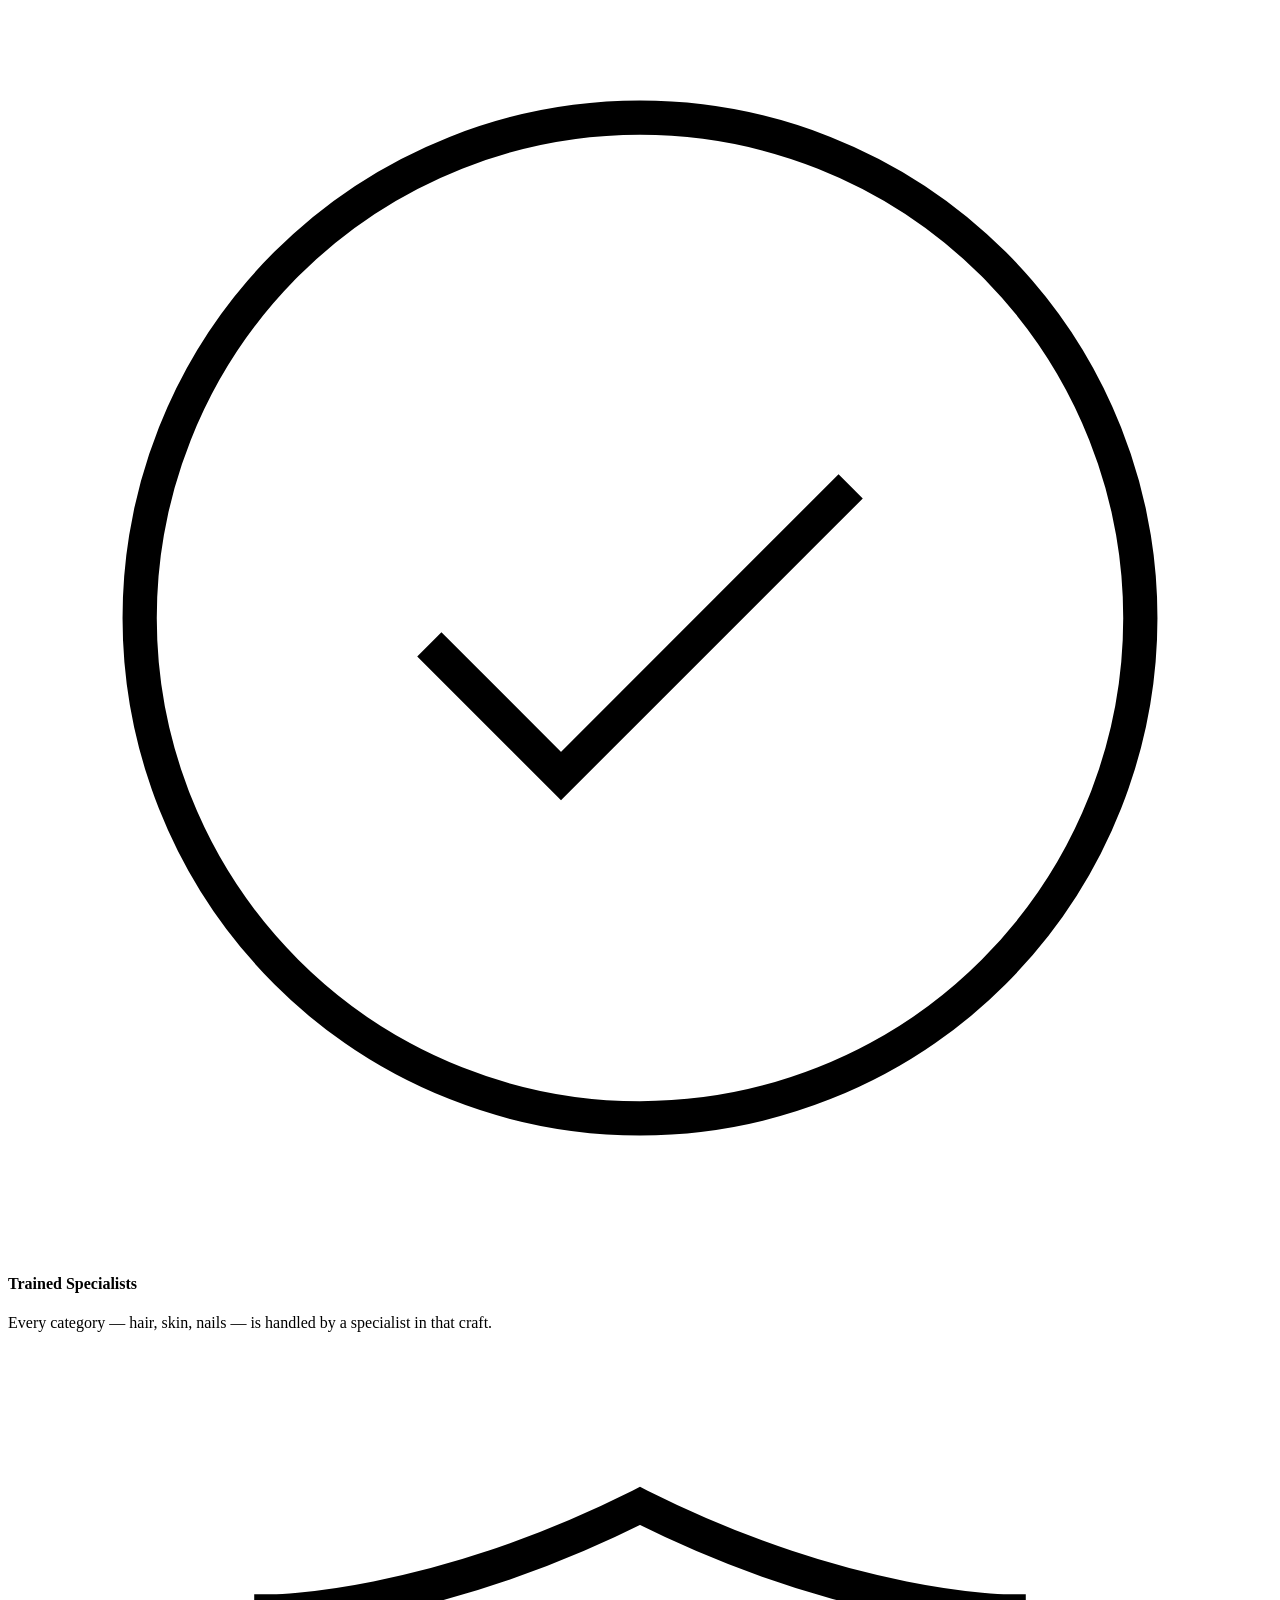
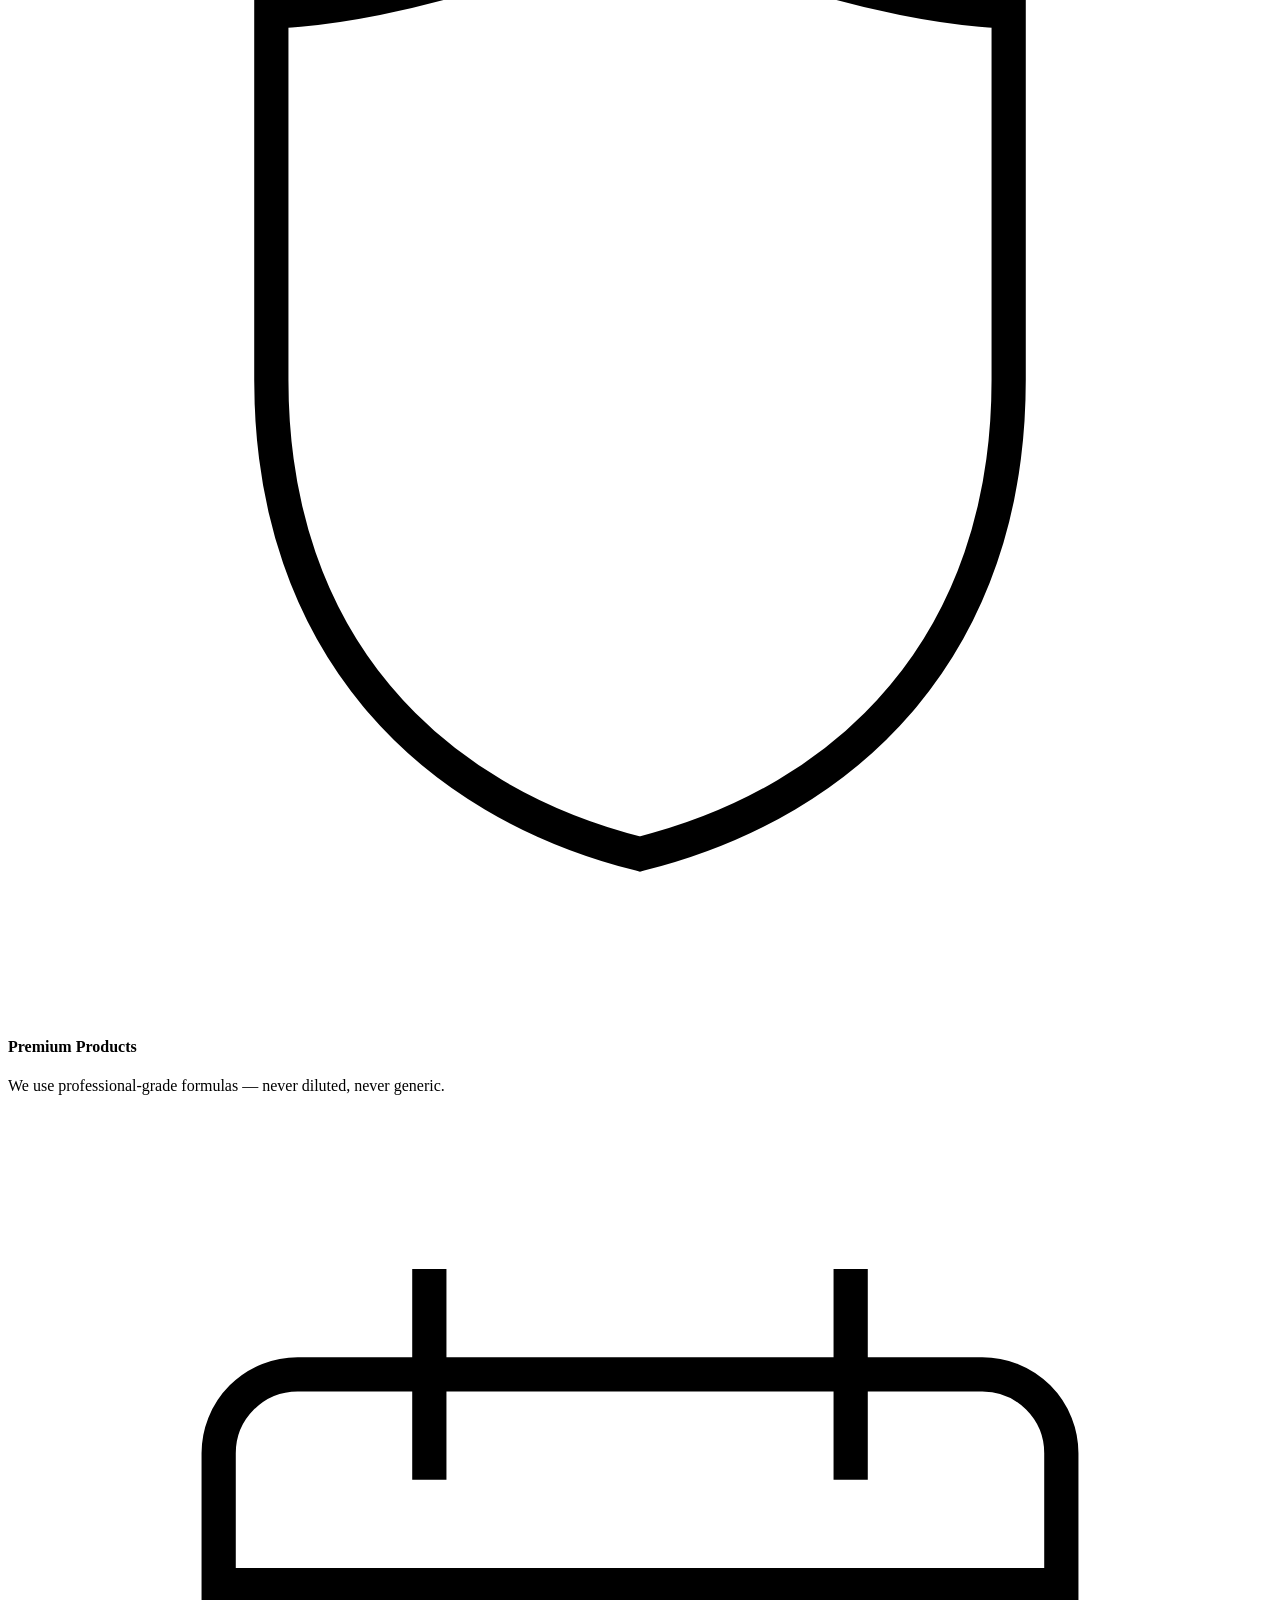
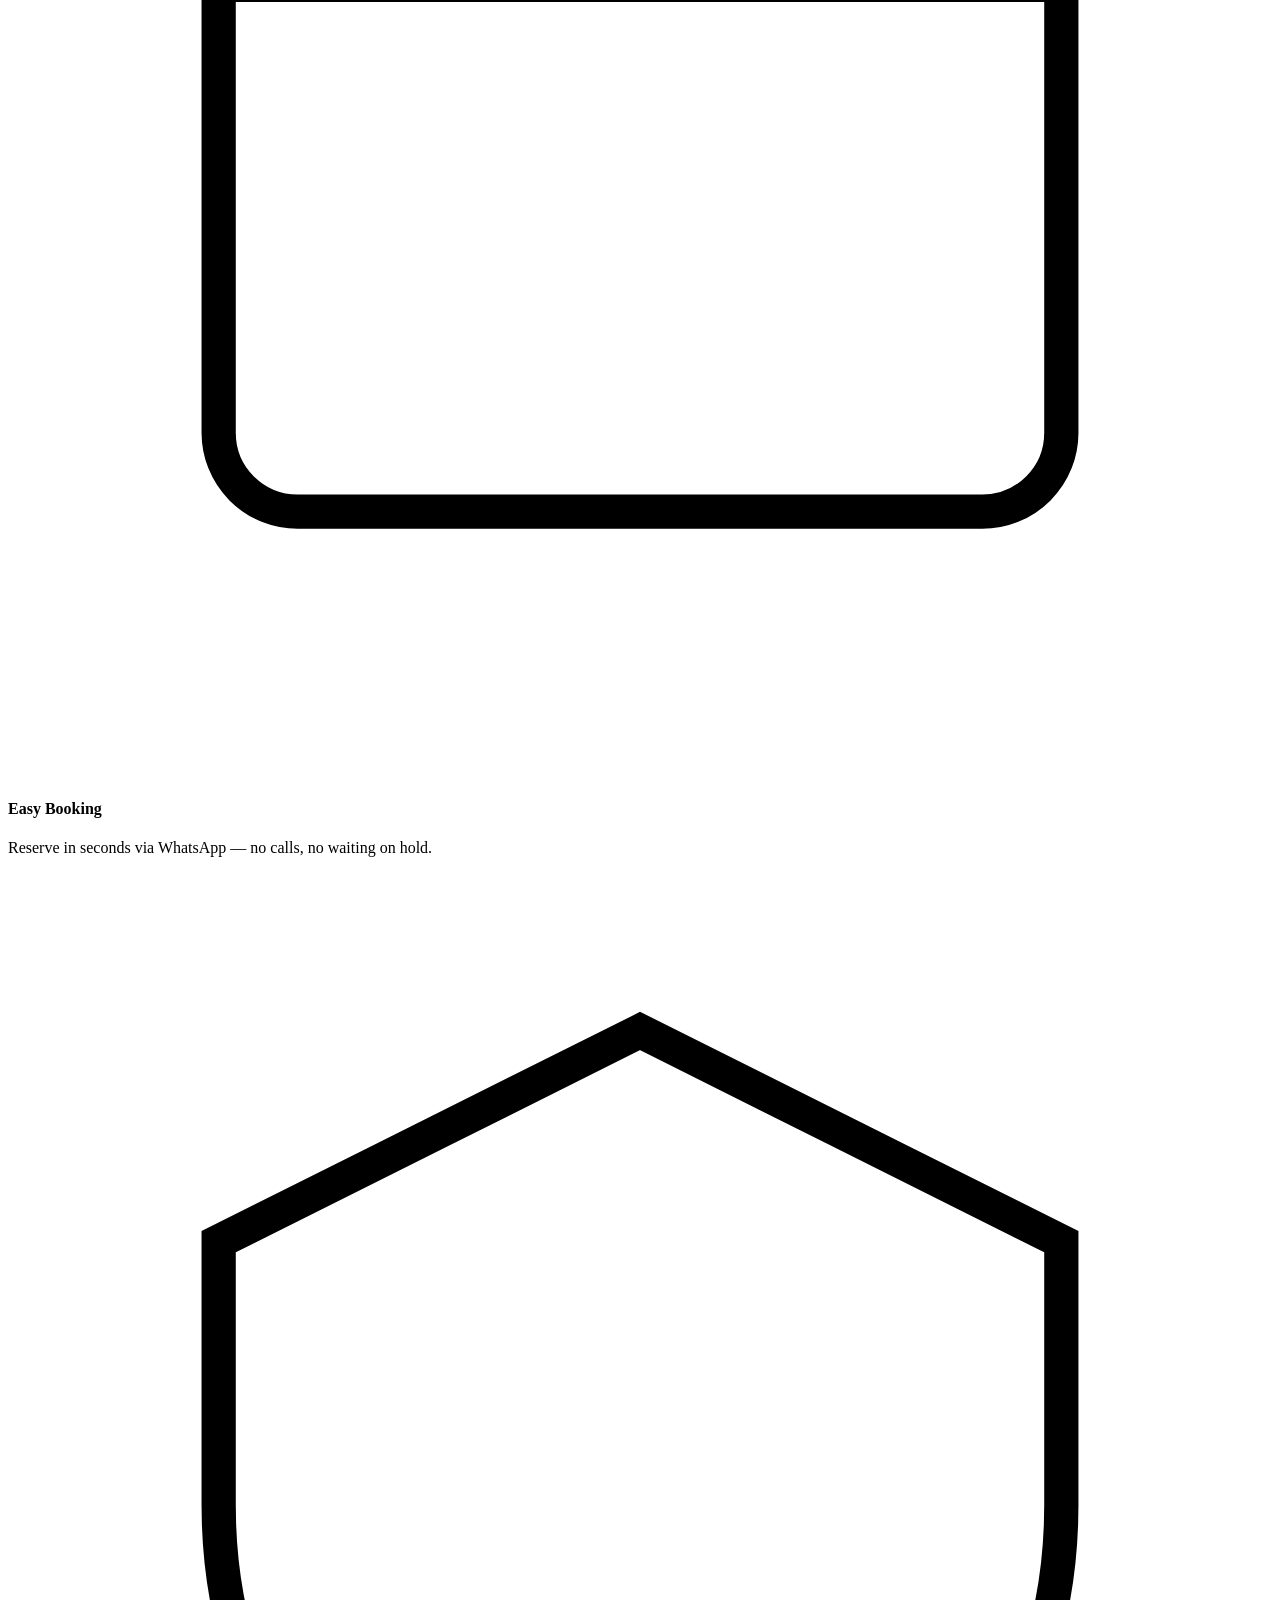
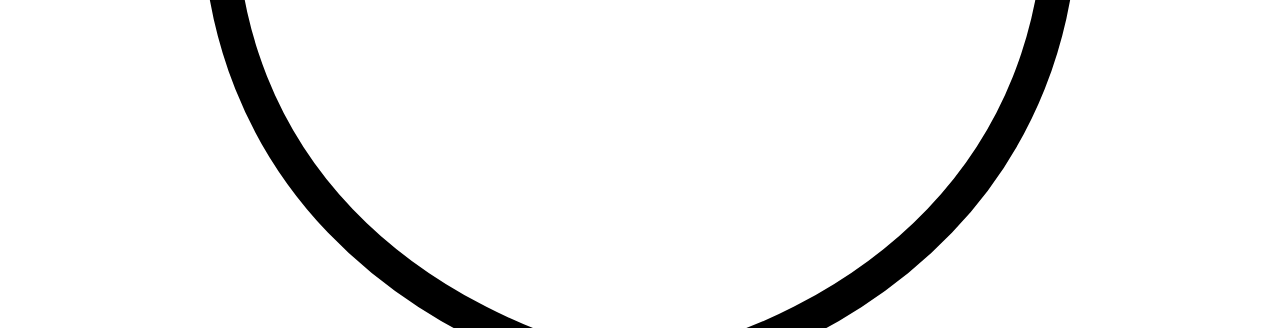
==== commit 2d3811ce: "Add files via upload" ====
--- a/index.html
+++ b/index.html
@@ -36,7 +36,16 @@
 <!-- ============ HERO ============ -->
 <section class="hero">
   <div class="hero-media">
-    <img src="https://images.unsplash.com/photo-1560066984-138dadb4c035?auto=format&fit=crop&w=1600&q=80" alt="Woman receiving a premium facial treatment at Ivy's Beauty Secret">
+    <img
+        src="https://images.unsplash.com/photo-1560066984-138dadb4c035?auto=format&fit=crop&w=1200&q=75"
+        srcset="https://images.unsplash.com/photo-1560066984-138dadb4c035?auto=format&fit=crop&w=800&q=75 800w,
+                https://images.unsplash.com/photo-1560066984-138dadb4c035?auto=format&fit=crop&w=1200&q=75 1200w,
+                https://images.unsplash.com/photo-1560066984-138dadb4c035?auto=format&fit=crop&w=1920&q=75 1920w"
+        sizes="100vw"
+        alt="Woman receiving a premium facial treatment at Ivy's Beauty Secret"
+        fetchpriority="high"
+        decoding="async"
+        width="1200" height="1500">
   </div>
   <div class="container hero-content">
     <p class="hero-eyebrow">Musaffah, Abu Dhabi</p>
@@ -71,10 +80,19 @@
   <div class="container experience-grid">
     <div class="experience-media reveal">
       <div class="img-main">
-        <img src="https://images.unsplash.com/photo-1633681926022-84c23e8cb2d6?auto=format&fit=crop&w=900&q=80" alt="Ivy's Beauty Secret salon interior">
+        <img
+          src="https://images.unsplash.com/photo-1633681926022-84c23e8cb2d6?auto=format&fit=crop&w=700&q=75"
+          srcset="https://images.unsplash.com/photo-1633681926022-84c23e8cb2d6?auto=format&fit=crop&w=500&q=75 500w,
+                  https://images.unsplash.com/photo-1633681926022-84c23e8cb2d6?auto=format&fit=crop&w=900&q=75 900w"
+          sizes="(max-width: 900px) 90vw, 40vw"
+          alt="Ivy's Beauty Secret salon interior"
+          loading="lazy" decoding="async" width="700" height="875">
       </div>
       <div class="img-accent">
-        <img src="https://images.unsplash.com/photo-1487412947147-5cebf100ffc2?auto=format&fit=crop&w=500&q=80" alt="Premium manicure detail at Ivy's Beauty Secret">
+        <img
+          src="https://images.unsplash.com/photo-1487412947147-5cebf100ffc2?auto=format&fit=crop&w=400&q=75"
+          alt="Premium manicure detail at Ivy's Beauty Secret"
+          loading="lazy" decoding="async" width="400" height="400">
       </div>
     </div>
     <div class="experience-text reveal">
@@ -223,16 +241,36 @@
     </div>
     <div class="gallery-grid reveal-stagger">
       <a href="https://www.instagram.com/ivysbeautysecret/?hl=en" target="_blank" rel="noopener">
-        <img src="https://images.unsplash.com/photo-1519415510236-718bdfcd89c1?auto=format&fit=crop&w=500&q=80" alt="Hair styling at Ivy's Beauty Secret">
+        <img
+          src="https://images.unsplash.com/photo-1519415510236-718bdfcd89c1?auto=format&fit=crop&w=400&q=75"
+          srcset="https://images.unsplash.com/photo-1519415510236-718bdfcd89c1?auto=format&fit=crop&w=300&q=75 300w,
+                  https://images.unsplash.com/photo-1519415510236-718bdfcd89c1?auto=format&fit=crop&w=500&q=75 500w"
+          sizes="(max-width: 900px) 45vw, 22vw"
+          alt="Hair styling at Ivy's Beauty Secret" loading="lazy" decoding="async" width="400" height="533">
       </a>
       <a href="https://www.instagram.com/ivysbeautysecret/?hl=en" target="_blank" rel="noopener">
-        <img src="https://images.unsplash.com/photo-1604654894610-df63bc536371?auto=format&fit=crop&w=500&q=80" alt="Bridal makeup at Ivy's Beauty Secret">
+        <img
+          src="https://images.unsplash.com/photo-1604654894610-df63bc536371?auto=format&fit=crop&w=400&q=75"
+          srcset="https://images.unsplash.com/photo-1604654894610-df63bc536371?auto=format&fit=crop&w=300&q=75 300w,
+                  https://images.unsplash.com/photo-1604654894610-df63bc536371?auto=format&fit=crop&w=500&q=75 500w"
+          sizes="(max-width: 900px) 45vw, 22vw"
+          alt="Bridal makeup at Ivy's Beauty Secret" loading="lazy" decoding="async" width="400" height="533">
       </a>
       <a href="https://www.instagram.com/ivysbeautysecret/?hl=en" target="_blank" rel="noopener">
-        <img src="https://images.unsplash.com/photo-1571875257727-256c39da42af?auto=format&fit=crop&w=500&q=80" alt="Manicure detail at Ivy's Beauty Secret">
+        <img
+          src="https://images.unsplash.com/photo-1571875257727-256c39da42af?auto=format&fit=crop&w=400&q=75"
+          srcset="https://images.unsplash.com/photo-1571875257727-256c39da42af?auto=format&fit=crop&w=300&q=75 300w,
+                  https://images.unsplash.com/photo-1571875257727-256c39da42af?auto=format&fit=crop&w=500&q=75 500w"
+          sizes="(max-width: 900px) 45vw, 22vw"
+          alt="Manicure detail at Ivy's Beauty Secret" loading="lazy" decoding="async" width="400" height="533">
       </a>
       <a href="https://www.instagram.com/ivysbeautysecret/?hl=en" target="_blank" rel="noopener">
-        <img src="https://images.unsplash.com/photo-1500840216050-6ffa99d75160?auto=format&fit=crop&w=500&q=80" alt="Facial treatment at Ivy's Beauty Secret">
+        <img
+          src="https://images.unsplash.com/photo-1500840216050-6ffa99d75160?auto=format&fit=crop&w=400&q=75"
+          srcset="https://images.unsplash.com/photo-1500840216050-6ffa99d75160?auto=format&fit=crop&w=300&q=75 300w,
+                  https://images.unsplash.com/photo-1500840216050-6ffa99d75160?auto=format&fit=crop&w=500&q=75 500w"
+          sizes="(max-width: 900px) 45vw, 22vw"
+          alt="Facial treatment at Ivy's Beauty Secret" loading="lazy" decoding="async" width="400" height="533">
       </a>
     </div>
   </div>
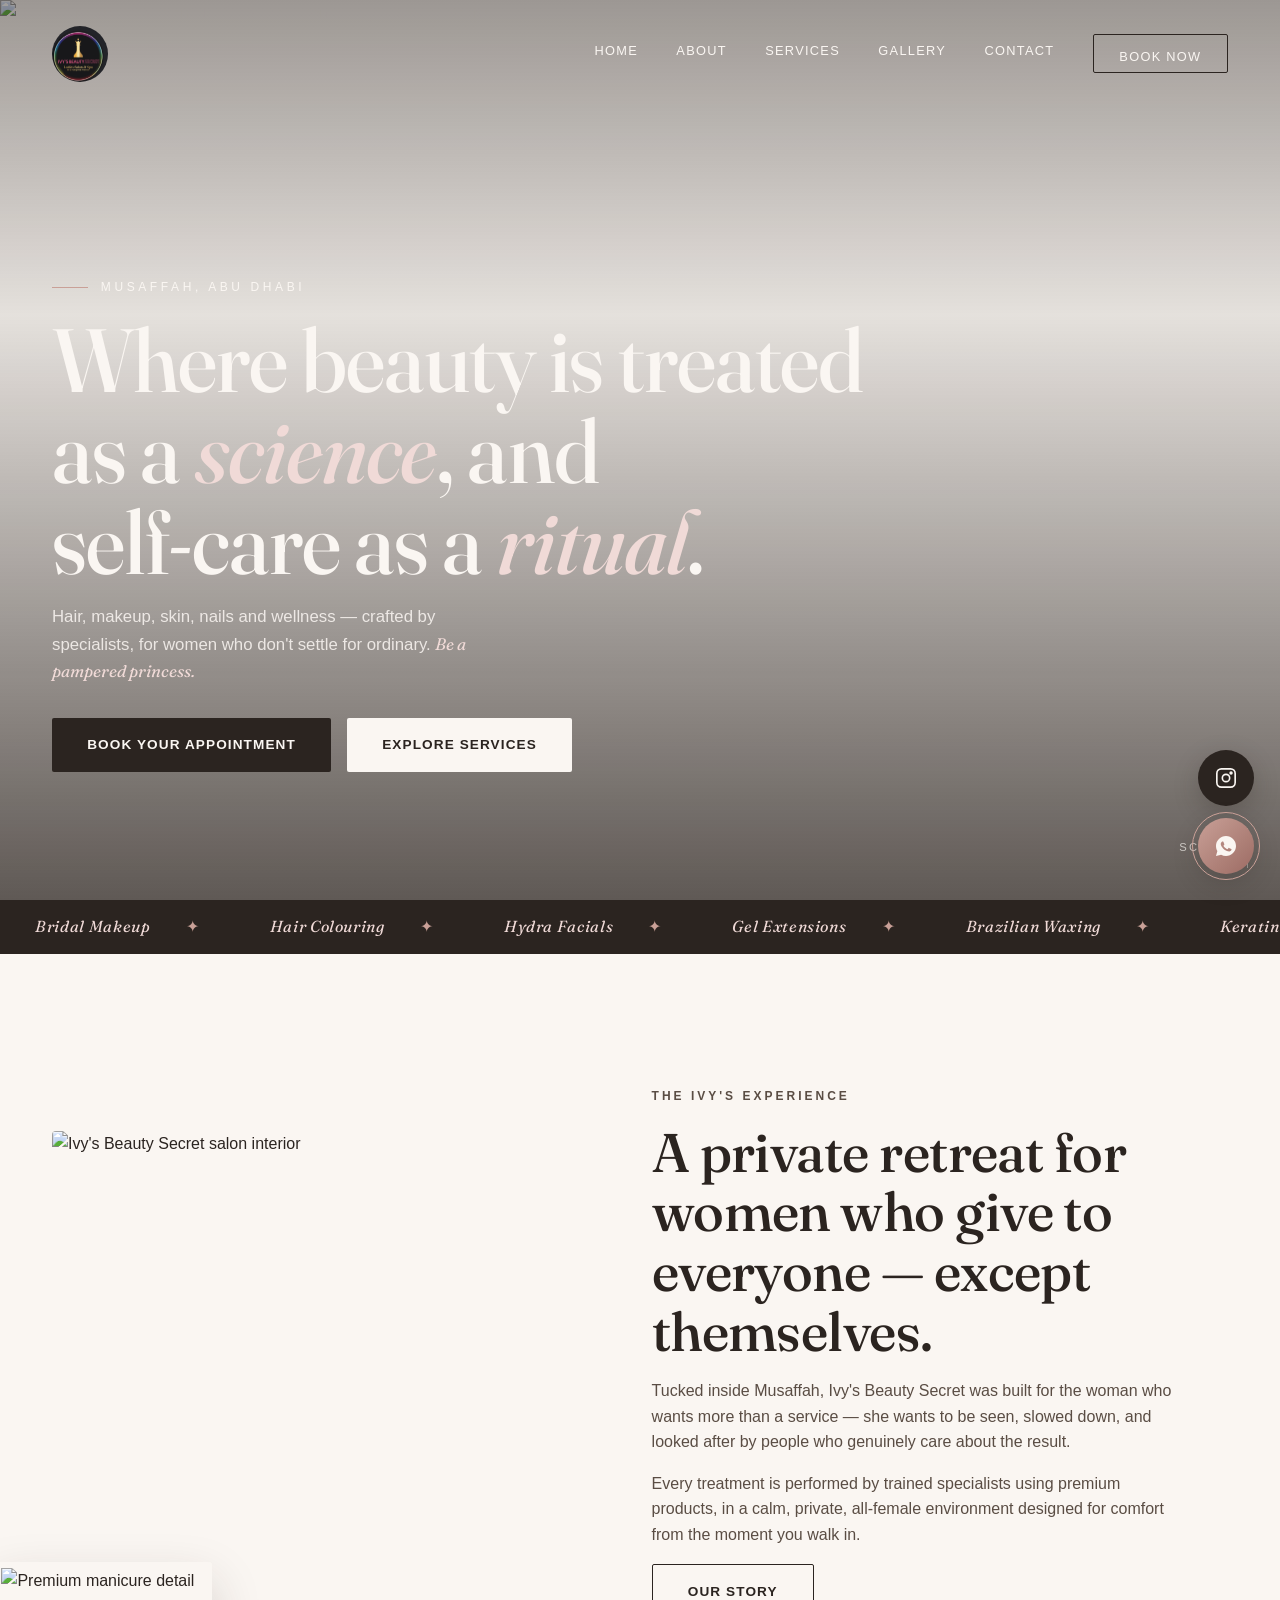
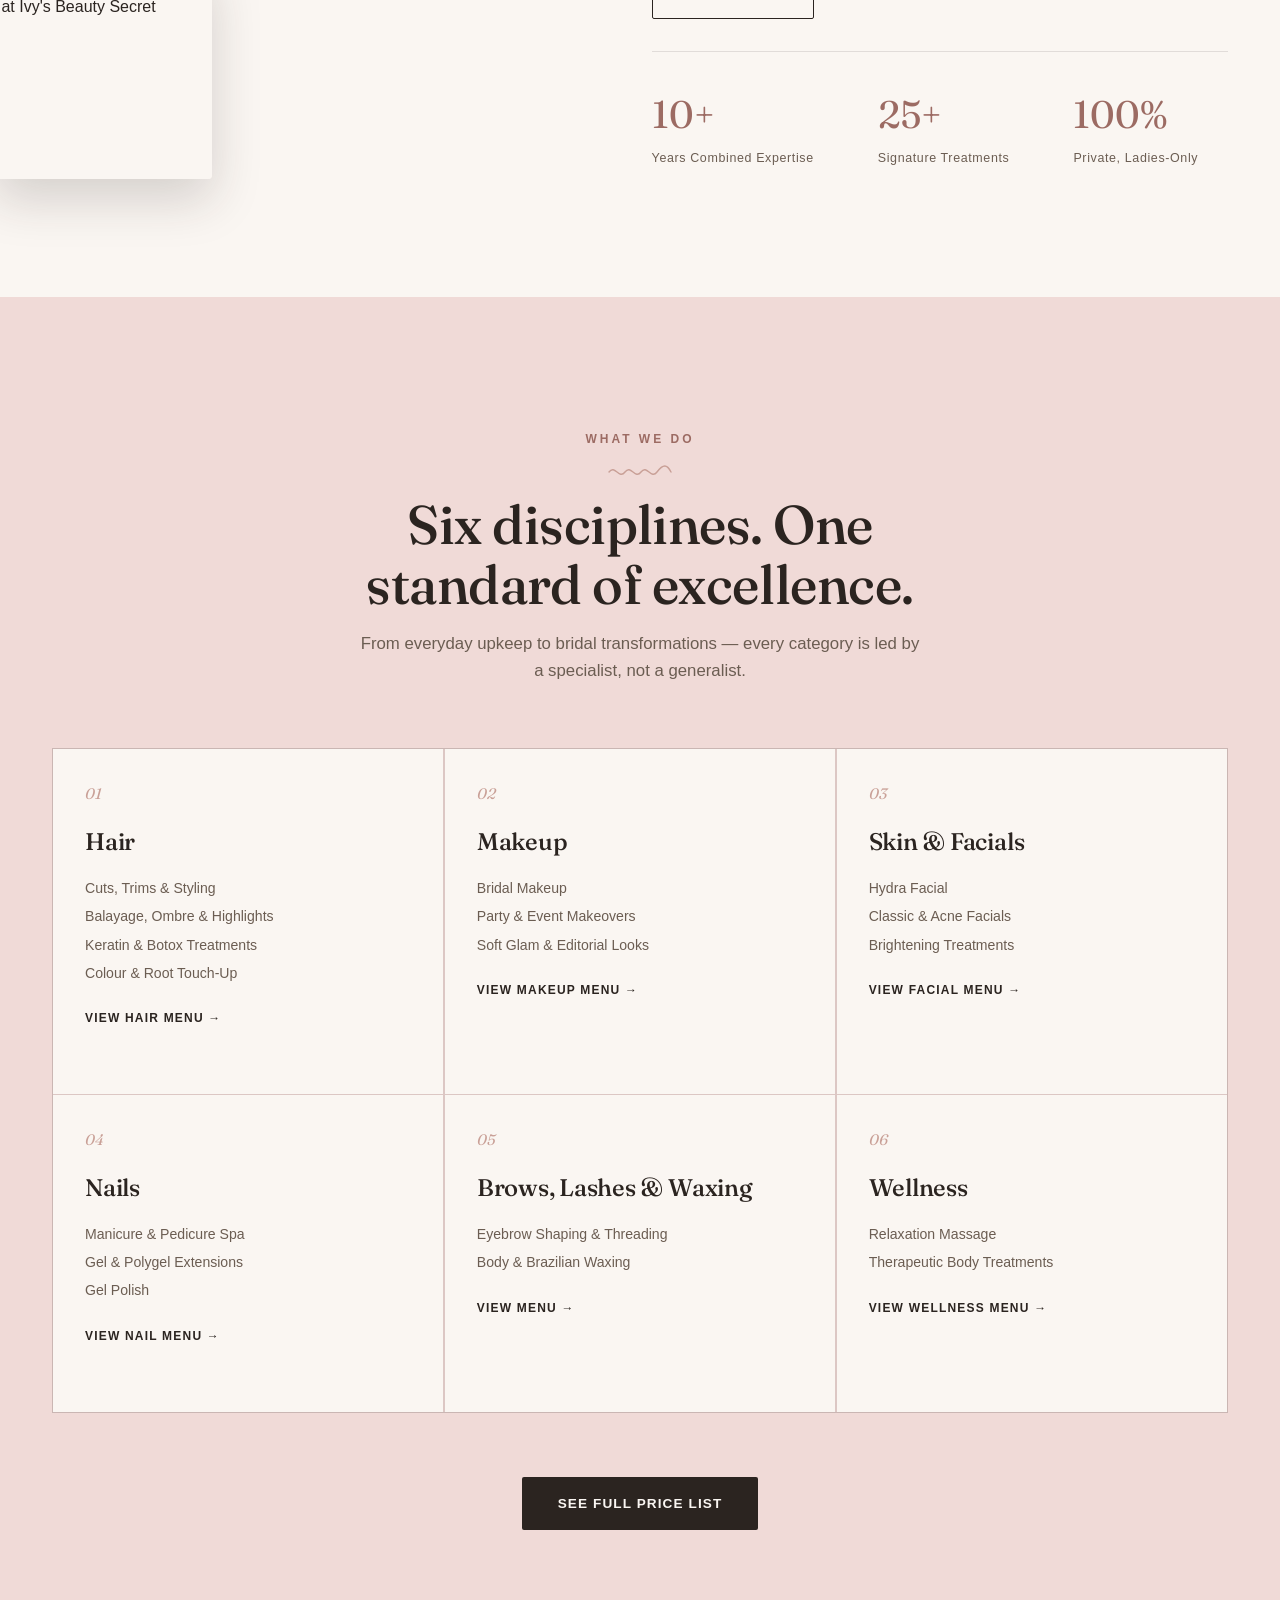
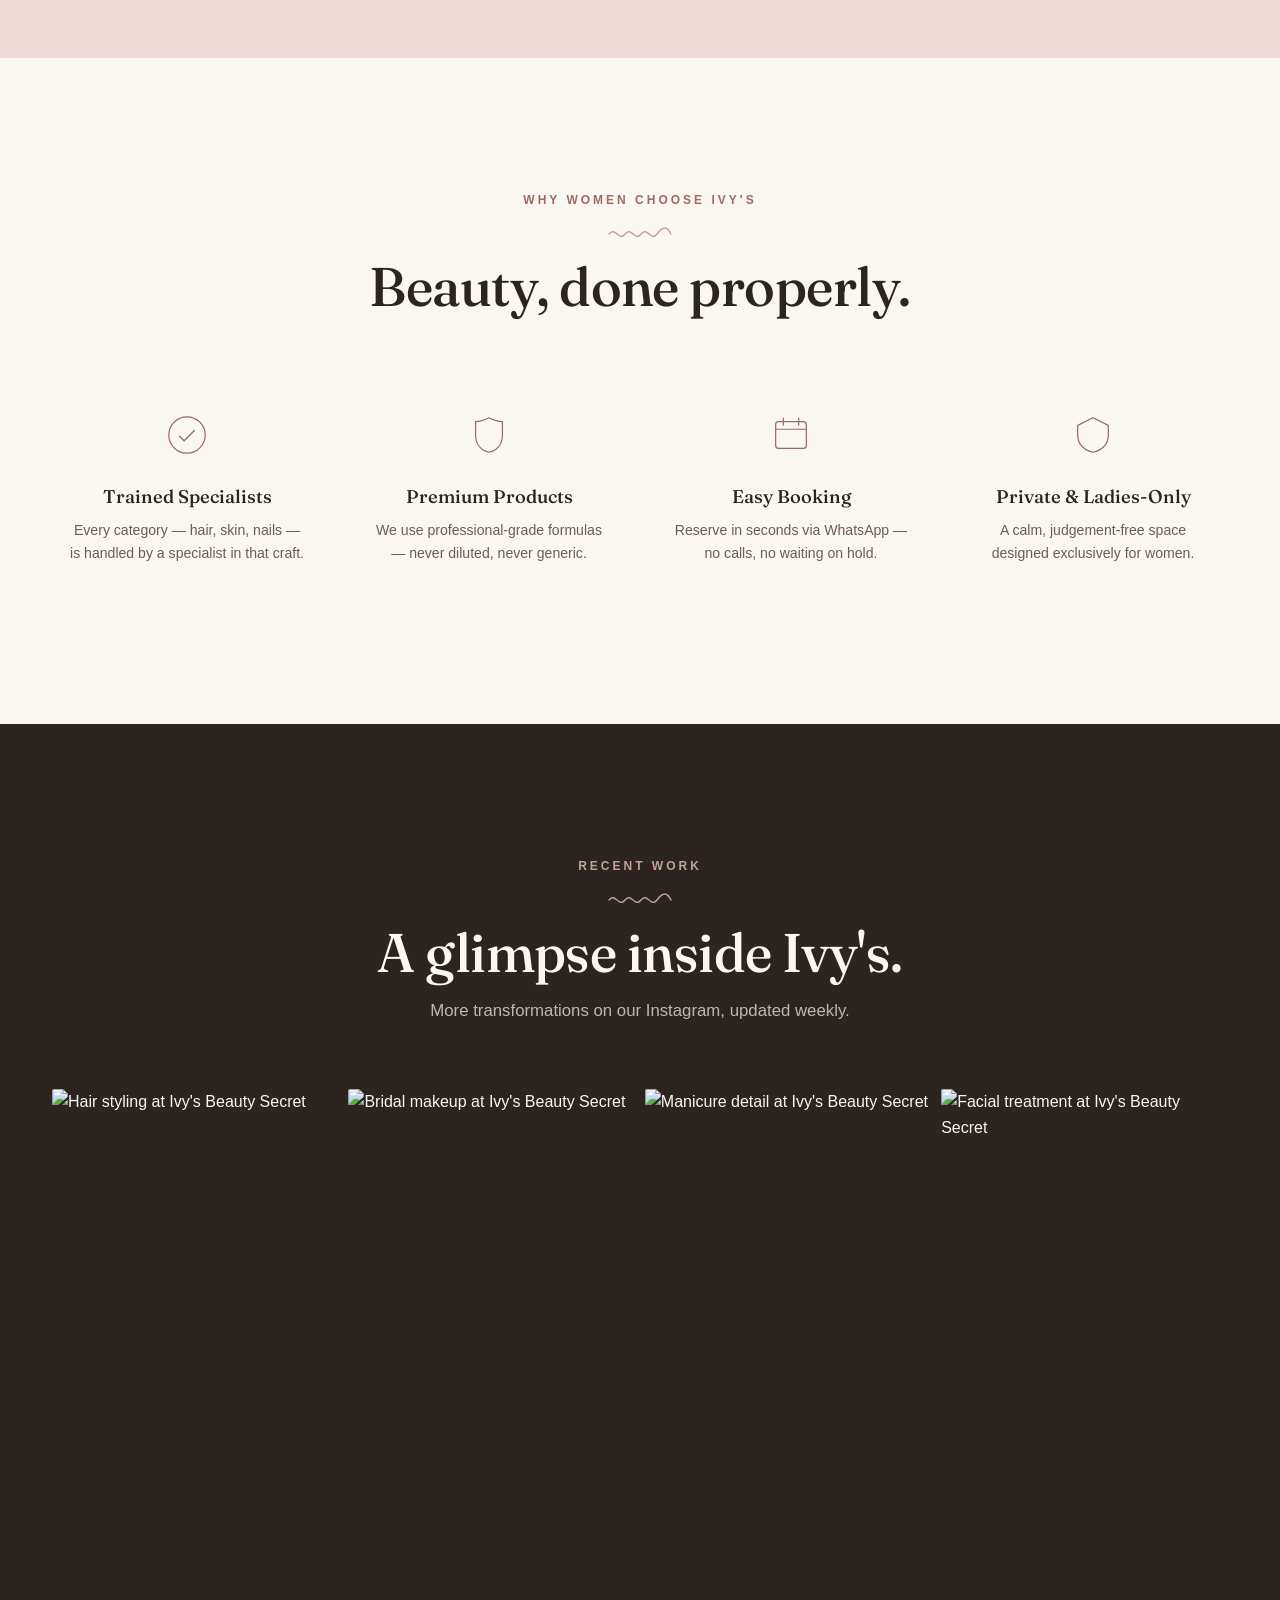
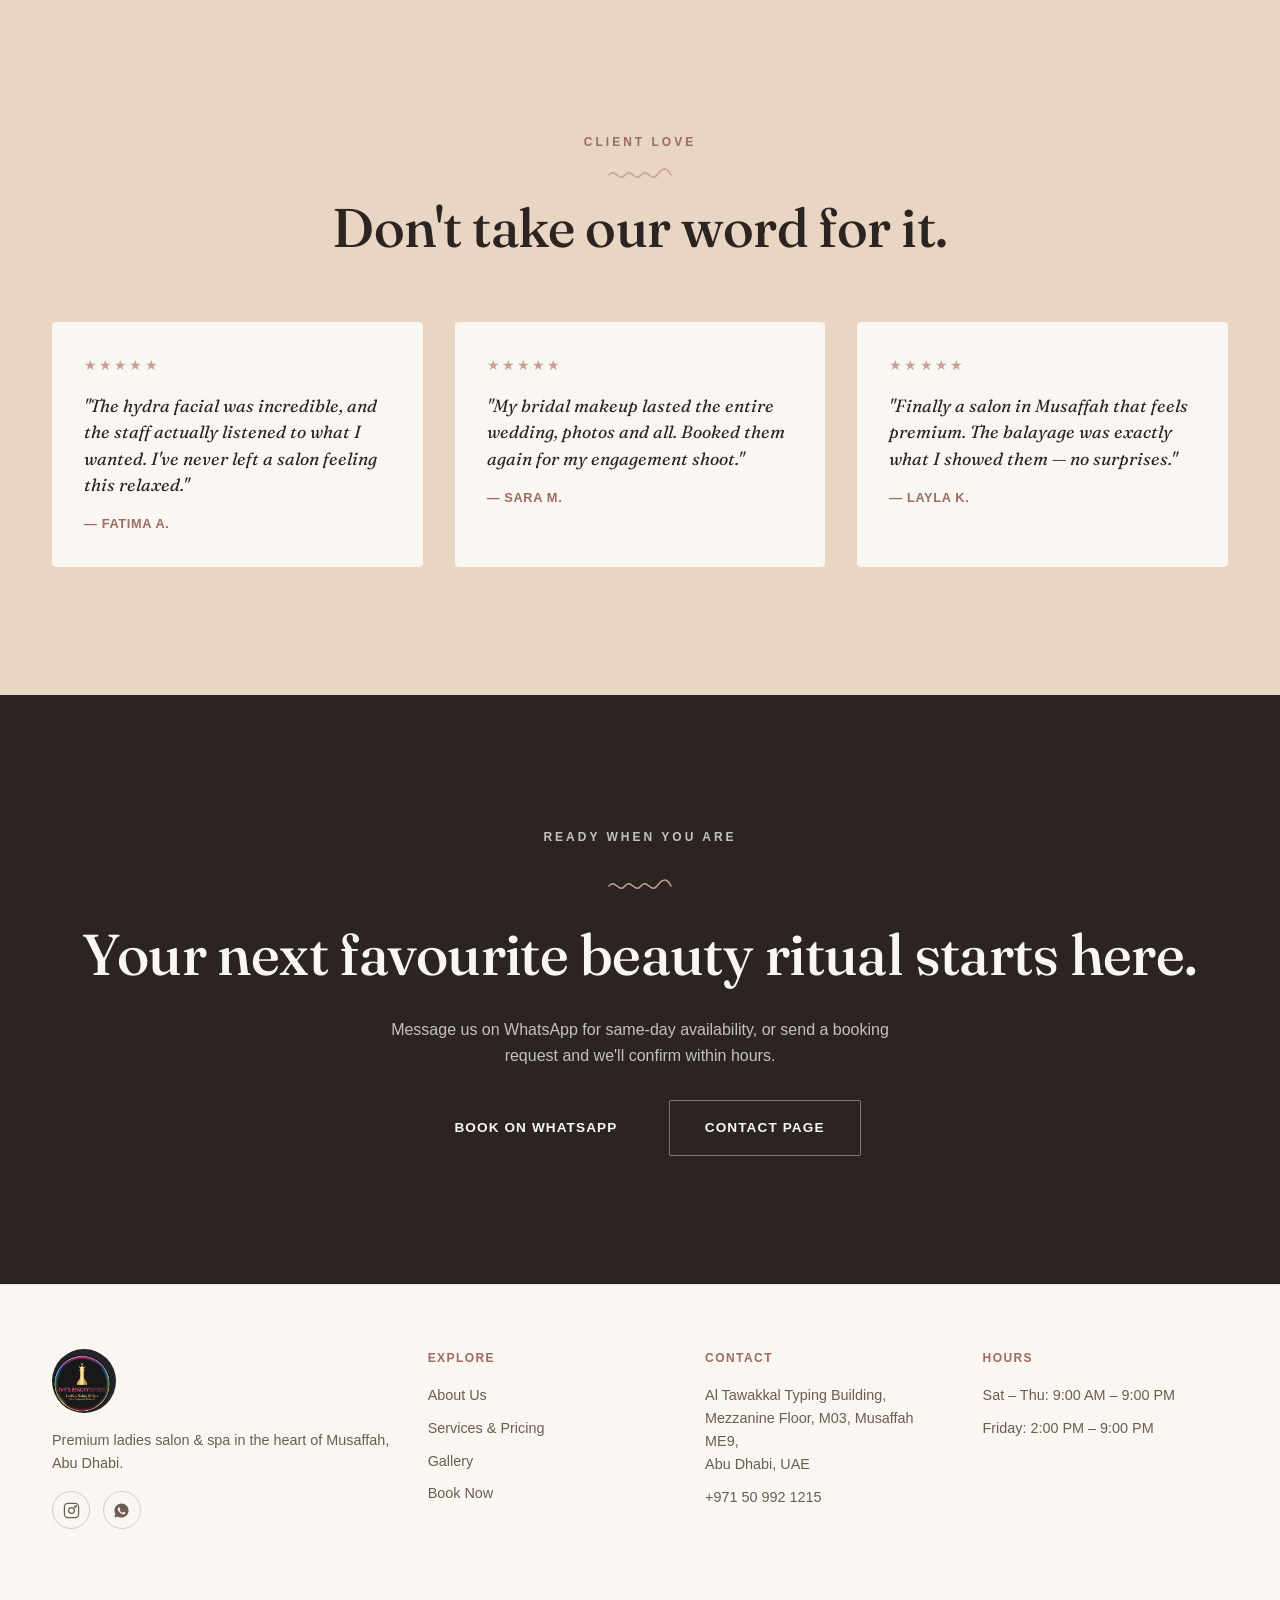
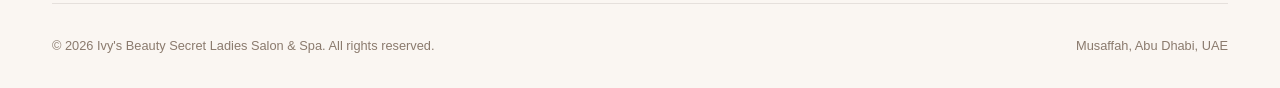
==== commit 3b0f749c: "Add files via upload" ====
--- a/index.html
+++ b/index.html
@@ -5,11 +5,1477 @@
 <meta name="viewport" content="width=device-width, initial-scale=1.0">
 <title>Ivy's Beauty Secret — Premium Ladies Salon & Spa, Abu Dhabi</title>
 <meta name="description" content="Ivy's Beauty Secret Ladies Salon & Spa in Musaffah, Abu Dhabi — premium hair, makeup, facials, nails, brows, waxing & wellness for women who value beauty done beautifully.">
-<link rel="icon" type="image/png" href="assets/logo.png">
+<link rel="icon" type="image/png" href="[data-uri]">
 <link rel="preconnect" href="https://fonts.googleapis.com">
 <link rel="preconnect" href="https://fonts.gstatic.com" crossorigin>
 <link href="https://fonts.googleapis.com/css2?family=Fraunces:ital,opsz,wght@0,9..144,400;0,9..144,500;0,9..144,600;1,9..144,500&family=Inter:wght@400;500;600;700&display=swap" rel="stylesheet">
-<link rel="stylesheet" href="css/styles.css">
+<style>
+/* ============================================
+   IVY'S BEAUTY SECRET — DESIGN TOKENS
+   ============================================ */
+:root {
+  --ivory: #FAF6F2;
+  --blush: #F0DAD7;
+  --rose-gold: #C9A097;
+  --nude-beige: #E8D5C4;
+  --charcoal: #2B2420;
+  --deep-rose: #9C6B63;
+  --white: #FFFFFF;
+
+  --font-display: 'Fraunces', serif;
+  --font-body: 'Inter', sans-serif;
+
+  --space-xs: 0.5rem;
+  --space-sm: 1rem;
+  --space-md: 2rem;
+  --space-lg: 4rem;
+  --space-xl: 8rem;
+
+  --ease: cubic-bezier(0.16, 1, 0.3, 1);
+}
+
+* { margin: 0; padding: 0; box-sizing: border-box; }
+
+html { scroll-behavior: smooth; }
+
+body {
+  font-family: var(--font-body);
+  color: var(--charcoal);
+  background: var(--ivory);
+  line-height: 1.6;
+  overflow-x: hidden;
+}
+
+img { max-width: 100%; display: block; }
+a { text-decoration: none; color: inherit; }
+ul { list-style: none; }
+button { font-family: inherit; cursor: pointer; border: none; background: none; }
+
+@media (prefers-reduced-motion: reduce) {
+  *, *::before, *::after {
+    animation-duration: 0.01ms !important;
+    animation-iteration-count: 1 !important;
+    transition-duration: 0.01ms !important;
+    scroll-behavior: auto !important;
+  }
+}
+
+.container {
+  max-width: 1240px;
+  margin: 0 auto;
+  padding: 0 var(--space-md);
+}
+
+@media (max-width: 768px) {
+  .container { padding: 0 1.25rem; }
+}
+
+/* ============================================
+   TYPOGRAPHY
+   ============================================ */
+.eyebrow {
+  font-family: var(--font-body);
+  font-size: 0.75rem;
+  letter-spacing: 0.25em;
+  text-transform: uppercase;
+  color: var(--deep-rose);
+  font-weight: 600;
+  display: inline-block;
+  margin-bottom: var(--space-sm);
+}
+
+h1, h2, h3 {
+  font-family: var(--font-display);
+  font-weight: 500;
+  color: var(--charcoal);
+  letter-spacing: -0.01em;
+}
+
+.section-title {
+  font-size: clamp(2.2rem, 4.5vw, 3.4rem);
+  line-height: 1.1;
+  margin-bottom: var(--space-sm);
+}
+
+.section-sub {
+  font-family: var(--font-body);
+  font-size: 1.05rem;
+  color: #6b5d52;
+  max-width: 560px;
+  font-weight: 400;
+}
+
+.section-head {
+  text-align: center;
+  max-width: 680px;
+  margin: 0 auto var(--space-lg);
+}
+
+/* Signature divider — hand-drawn gold underline */
+.gold-flourish {
+  width: 64px;
+  height: 14px;
+  margin: 0 auto var(--space-sm);
+  display: block;
+}
+.section-head .gold-flourish { margin-bottom: var(--space-sm); }
+
+/* ============================================
+   BUTTONS
+   ============================================ */
+.btn {
+  display: inline-flex;
+  align-items: center;
+  gap: 0.6rem;
+  padding: 1rem 2.2rem;
+  font-size: 0.85rem;
+  letter-spacing: 0.08em;
+  text-transform: uppercase;
+  font-weight: 600;
+  border-radius: 2px;
+  transition: all 0.4s var(--ease);
+}
+
+.btn-primary {
+  background: var(--charcoal);
+  color: var(--ivory);
+}
+.btn-primary:hover {
+  background: var(--deep-rose);
+  transform: translateY(-2px);
+}
+
+.btn-outline {
+  background: transparent;
+  color: var(--charcoal);
+  border: 1px solid var(--charcoal);
+}
+.btn-outline:hover {
+  background: var(--charcoal);
+  color: var(--ivory);
+}
+
+.btn-light {
+  background: var(--ivory);
+  color: var(--charcoal);
+}
+.btn-light:hover {
+  background: var(--white);
+  transform: translateY(-2px);
+}
+
+/* ============================================
+   HEADER / NAV
+   ============================================ */
+.site-header {
+  position: fixed;
+  top: 0;
+  left: 0;
+  right: 0;
+  z-index: 1000;
+  padding: 1.6rem 0;
+  transition: all 0.4s var(--ease);
+  background: transparent;
+}
+
+.site-header.scrolled {
+  background: rgba(250, 246, 242, 0.92);
+  backdrop-filter: blur(12px);
+  padding: 1rem 0;
+  box-shadow: 0 1px 0 rgba(43,36,32,0.06);
+}
+
+.nav-inner {
+  display: flex;
+  align-items: center;
+  justify-content: space-between;
+}
+
+.logo {
+  display: flex;
+  align-items: center;
+}
+
+.logo-img {
+  height: 56px;
+  width: 56px;
+  border-radius: 50%;
+  object-fit: cover;
+  transition: height 0.4s var(--ease);
+}
+.site-header.scrolled .logo-img { height: 46px; width: 46px; }
+
+.logo span { color: var(--rose-gold); }
+
+.nav-links {
+  display: flex;
+  gap: 2.4rem;
+  align-items: center;
+}
+
+.nav-links a {
+  font-size: 0.8rem;
+  letter-spacing: 0.1em;
+  text-transform: uppercase;
+  font-weight: 500;
+  color: var(--ivory);
+  position: relative;
+  padding-bottom: 4px;
+  transition: color 0.4s var(--ease);
+}
+.site-header.scrolled .nav-links a { color: var(--charcoal); }
+
+.nav-links a::after {
+  content: '';
+  position: absolute;
+  bottom: 0;
+  left: 0;
+  width: 0;
+  height: 1px;
+  background: currentColor;
+  transition: width 0.4s var(--ease);
+}
+.nav-links a:hover::after { width: 100%; }
+
+.nav-cta {
+  padding: 0.75rem 1.6rem;
+  font-size: 0.75rem;
+}
+
+.nav-toggle {
+  display: none;
+  flex-direction: column;
+  gap: 5px;
+  z-index: 1100;
+}
+.nav-toggle span {
+  width: 26px;
+  height: 1.5px;
+  background: var(--ivory);
+  transition: all 0.3s var(--ease);
+}
+.site-header.scrolled .nav-toggle span,
+.nav-open .nav-toggle span { background: var(--charcoal); }
+
+@media (max-width: 900px) {
+  .nav-toggle { display: flex; }
+  .nav-links {
+    position: fixed;
+    top: 0;
+    right: -100%;
+    height: 100vh;
+    width: min(80vw, 360px);
+    background: var(--ivory);
+    flex-direction: column;
+    justify-content: center;
+    gap: 2.2rem;
+    transition: right 0.5s var(--ease);
+    box-shadow: -10px 0 40px rgba(0,0,0,0.08);
+  }
+  .nav-links.open { right: 0; }
+  .nav-links a { color: var(--charcoal); font-size: 1rem; }
+  .nav-cta { display: none; }
+}
+
+/* ============================================
+   HERO
+   ============================================ */
+.hero {
+  position: relative;
+  height: 100svh;
+  min-height: 600px;
+  display: flex;
+  align-items: flex-end;
+  overflow: hidden;
+  color: var(--ivory);
+}
+
+.hero-media {
+  position: absolute;
+  inset: 0;
+  z-index: 1;
+}
+.hero-media img {
+  width: 100%;
+  height: 100%;
+  object-fit: cover;
+  object-position: center 30%;
+  transform: scale(1.08);
+  animation: heroZoom 16s var(--ease) forwards;
+}
+@keyframes heroZoom {
+  to { transform: scale(1); }
+}
+
+.hero-media::after {
+  content: '';
+  position: absolute;
+  inset: 0;
+  background: linear-gradient(180deg, rgba(43,36,32,0.45) 0%, rgba(43,36,32,0.1) 35%, rgba(43,36,32,0.75) 100%);
+}
+
+.hero-content {
+  position: relative;
+  z-index: 2;
+  width: 100%;
+  padding-bottom: var(--space-xl);
+}
+
+.hero-eyebrow {
+  display: flex;
+  align-items: center;
+  gap: 0.8rem;
+  font-size: 0.75rem;
+  letter-spacing: 0.3em;
+  text-transform: uppercase;
+  margin-bottom: var(--space-sm);
+  opacity: 0;
+  animation: fadeUp 1s var(--ease) 0.3s forwards;
+}
+.hero-eyebrow::before {
+  content: '';
+  width: 36px;
+  height: 1px;
+  background: var(--rose-gold);
+}
+
+.hero-title {
+  font-size: clamp(2.8rem, 7vw, 5.6rem);
+  line-height: 1.02;
+  color: var(--ivory);
+  max-width: 820px;
+  opacity: 0;
+  animation: fadeUp 1s var(--ease) 0.5s forwards;
+}
+.hero-title em {
+  font-style: italic;
+  color: var(--blush);
+}
+
+.hero-desc {
+  margin-top: var(--space-sm);
+  max-width: 460px;
+  font-size: 1.05rem;
+  color: rgba(250,246,242,0.85);
+  opacity: 0;
+  animation: fadeUp 1s var(--ease) 0.7s forwards;
+}
+
+.hero-desc em {
+  font-style: italic;
+  font-family: var(--font-display);
+  color: var(--blush);
+}
+
+.hero-actions {
+  display: flex;
+  gap: 1rem;
+  margin-top: var(--space-md);
+  flex-wrap: wrap;
+  opacity: 0;
+  animation: fadeUp 1s var(--ease) 0.9s forwards;
+}
+
+@keyframes fadeUp {
+  from { opacity: 0; transform: translateY(24px); }
+  to { opacity: 1; transform: translateY(0); }
+}
+
+.hero-scroll {
+  position: absolute;
+  bottom: var(--space-md);
+  right: var(--space-md);
+  z-index: 2;
+  display: flex;
+  align-items: center;
+  gap: 0.6rem;
+  font-size: 0.7rem;
+  letter-spacing: 0.2em;
+  text-transform: uppercase;
+  color: rgba(250,246,242,0.7);
+}
+.hero-scroll-line {
+  width: 1px;
+  height: 40px;
+  background: rgba(250,246,242,0.4);
+  position: relative;
+  overflow: hidden;
+}
+.hero-scroll-line::after {
+  content: '';
+  position: absolute;
+  top: -100%;
+  left: 0;
+  width: 100%;
+  height: 100%;
+  background: var(--rose-gold);
+  animation: scrollLine 2s ease-in-out infinite;
+}
+@keyframes scrollLine {
+  to { top: 100%; }
+}
+
+@media (max-width: 600px) {
+  .hero-scroll { display: none; }
+}
+
+/* ============================================
+   MARQUEE STRIP
+   ============================================ */
+.marquee-strip {
+  background: var(--charcoal);
+  color: var(--ivory);
+  padding: 0.9rem 0;
+  overflow: hidden;
+  white-space: nowrap;
+  position: relative;
+}
+.marquee-track {
+  display: inline-flex;
+  animation: marquee 32s linear infinite;
+}
+.marquee-track span {
+  font-family: var(--font-display);
+  font-style: italic;
+  font-size: 1rem;
+  letter-spacing: 0.04em;
+  padding: 0 2.2rem;
+  color: var(--blush);
+  white-space: nowrap;
+}
+.marquee-track span::after {
+  content: '✦';
+  margin-left: 2.2rem;
+  color: var(--rose-gold);
+  font-style: normal;
+}
+@keyframes marquee {
+  from { transform: translateX(0); }
+  to { transform: translateX(-50%); }
+}
+
+/* ============================================
+   ABOUT / EXPERIENCE SECTION
+   ============================================ */
+.experience {
+  padding: var(--space-xl) 0;
+  background: var(--ivory);
+}
+
+.experience-grid {
+  display: grid;
+  grid-template-columns: 0.9fr 1.1fr;
+  gap: var(--space-xl);
+  align-items: center;
+}
+
+.experience-media {
+  position: relative;
+}
+.experience-media .img-main {
+  border-radius: 4px;
+  overflow: hidden;
+  aspect-ratio: 4/5;
+}
+.experience-media .img-main img {
+  width: 100%; height: 100%; object-fit: cover;
+}
+.experience-media .img-accent {
+  position: absolute;
+  width: 46%;
+  bottom: -10%;
+  left: -12%;
+  border-radius: 4px;
+  overflow: hidden;
+  aspect-ratio: 1/1;
+  border: 6px solid var(--ivory);
+  box-shadow: 0 20px 50px rgba(43,36,32,0.18);
+}
+.experience-media .img-accent img {
+  width: 100%; height: 100%; object-fit: cover;
+}
+
+.experience-text p {
+  color: #5a4d44;
+  margin-bottom: var(--space-sm);
+  max-width: 520px;
+}
+
+.experience-stats {
+  display: flex;
+  gap: var(--space-lg);
+  margin-top: var(--space-md);
+  padding-top: var(--space-md);
+  border-top: 1px solid rgba(43,36,32,0.12);
+}
+.stat-num {
+  font-family: var(--font-display);
+  font-size: 2.4rem;
+  color: var(--deep-rose);
+}
+.stat-label {
+  font-size: 0.78rem;
+  letter-spacing: 0.05em;
+  color: #6b5d52;
+  margin-top: 0.2rem;
+}
+
+@media (max-width: 900px) {
+  .experience-grid { grid-template-columns: 1fr; gap: var(--space-lg); }
+  .experience-media .img-accent { display: none; }
+  .experience-stats { gap: var(--space-md); flex-wrap: wrap; }
+}
+
+/* ============================================
+   SERVICES OVERVIEW (CATEGORY CARDS)
+   ============================================ */
+.services {
+  padding: var(--space-xl) 0;
+  background: var(--blush);
+  position: relative;
+}
+
+.services-grid {
+  display: grid;
+  grid-template-columns: repeat(3, 1fr);
+  gap: 1.5px;
+  background: rgba(43,36,32,0.1);
+  border: 1px solid rgba(43,36,32,0.1);
+}
+
+.service-card {
+  background: var(--ivory);
+  padding: var(--space-md) var(--space-md) var(--space-lg);
+  position: relative;
+  overflow: hidden;
+  transition: background 0.5s var(--ease);
+}
+.service-card:hover { background: var(--white); }
+
+.service-num {
+  font-family: var(--font-display);
+  font-style: italic;
+  font-size: 0.95rem;
+  color: var(--rose-gold);
+}
+
+.service-card h3 {
+  font-size: 1.5rem;
+  margin: 1rem 0 0.8rem;
+}
+
+.service-card ul {
+  font-size: 0.88rem;
+  color: #6b5d52;
+  line-height: 2;
+}
+
+.service-card-footer {
+  margin-top: 1.4rem;
+  display: inline-flex;
+  align-items: center;
+  gap: 0.5rem;
+  font-size: 0.75rem;
+  letter-spacing: 0.1em;
+  text-transform: uppercase;
+  font-weight: 600;
+  color: var(--charcoal);
+}
+.service-card-footer svg { transition: transform 0.4s var(--ease); }
+.service-card:hover .service-card-footer svg { transform: translateX(6px); }
+
+@media (max-width: 900px) {
+  .services-grid { grid-template-columns: 1fr; }
+}
+
+.services-cta {
+  text-align: center;
+  margin-top: var(--space-lg);
+}
+
+/* ============================================
+   WHY CHOOSE US / TRUST
+   ============================================ */
+.trust {
+  padding: var(--space-xl) 0;
+  background: var(--ivory);
+}
+
+.trust-grid {
+  display: grid;
+  grid-template-columns: repeat(4, 1fr);
+  gap: var(--space-md);
+}
+
+.trust-item {
+  text-align: center;
+  padding: var(--space-md) var(--space-sm);
+}
+
+.trust-icon {
+  width: 46px;
+  height: 46px;
+  margin: 0 auto var(--space-sm);
+  color: var(--deep-rose);
+}
+
+.trust-item h4 {
+  font-family: var(--font-display);
+  font-size: 1.15rem;
+  font-weight: 500;
+  margin-bottom: 0.5rem;
+}
+
+.trust-item p {
+  font-size: 0.88rem;
+  color: #6b5d52;
+}
+
+@media (max-width: 900px) {
+  .trust-grid { grid-template-columns: repeat(2, 1fr); }
+}
+
+/* ============================================
+   GALLERY TEASER
+   ============================================ */
+.gallery-teaser {
+  padding: var(--space-xl) 0;
+  background: var(--charcoal);
+  color: var(--ivory);
+}
+.gallery-teaser .section-sub { color: rgba(250,246,242,0.7); }
+.gallery-teaser .eyebrow { color: var(--rose-gold); }
+.gallery-teaser h2 { color: var(--ivory); }
+
+.gallery-grid {
+  display: grid;
+  grid-template-columns: repeat(4, 1fr);
+  gap: 0.6rem;
+  margin-top: var(--space-lg);
+}
+.gallery-grid a {
+  display: block;
+  aspect-ratio: 3/4;
+  overflow: hidden;
+  border-radius: 2px;
+  position: relative;
+}
+.gallery-grid img {
+  width: 100%; height: 100%; object-fit: cover;
+  transition: transform 0.7s var(--ease);
+}
+.gallery-grid a:hover img { transform: scale(1.08); }
+.gallery-grid a::after {
+  content: '';
+  position: absolute; inset: 0;
+  background: linear-gradient(180deg, transparent 60%, rgba(0,0,0,0.5));
+  opacity: 0;
+  transition: opacity 0.4s var(--ease);
+}
+.gallery-grid a:hover::after { opacity: 1; }
+
+@media (max-width: 900px) {
+  .gallery-grid { grid-template-columns: repeat(2, 1fr); }
+}
+
+/* ============================================
+   TESTIMONIALS
+   ============================================ */
+.testimonials {
+  padding: var(--space-xl) 0;
+  background: var(--nude-beige);
+}
+
+.testimonial-track {
+  display: grid;
+  grid-template-columns: repeat(3, 1fr);
+  gap: var(--space-md);
+}
+
+.testimonial-card {
+  background: var(--ivory);
+  padding: var(--space-md);
+  border-radius: 4px;
+}
+
+.stars { color: var(--rose-gold); font-size: 0.9rem; margin-bottom: var(--space-sm); letter-spacing: 0.15em; }
+
+.testimonial-card p {
+  font-family: var(--font-display);
+  font-size: 1.1rem;
+  font-style: italic;
+  line-height: 1.5;
+  color: var(--charcoal);
+  margin-bottom: var(--space-sm);
+}
+
+.testimonial-author {
+  font-size: 0.8rem;
+  letter-spacing: 0.05em;
+  text-transform: uppercase;
+  color: var(--deep-rose);
+  font-weight: 600;
+}
+
+@media (max-width: 900px) {
+  .testimonial-track { grid-template-columns: 1fr; }
+}
+
+/* ============================================
+   BOOKING CTA BAND
+   ============================================ */
+.cta-band {
+  position: relative;
+  padding: var(--space-xl) 0;
+  background: var(--charcoal);
+  color: var(--ivory);
+  text-align: center;
+  overflow: hidden;
+}
+.cta-band .gold-flourish { margin: 0 auto var(--space-sm); }
+.cta-band h2 { color: var(--ivory); font-size: clamp(2.2rem, 5vw, 3.6rem); margin-bottom: var(--space-sm); }
+.cta-band p { color: rgba(250,246,242,0.75); max-width: 520px; margin: 0 auto var(--space-md); }
+.cta-actions { display: flex; gap: 1rem; justify-content: center; flex-wrap: wrap; }
+
+/* ============================================
+   FOOTER
+   ============================================ */
+.site-footer {
+  background: var(--ivory);
+  padding: var(--space-lg) 0 var(--space-md);
+  border-top: 1px solid rgba(43,36,32,0.1);
+}
+.footer-grid {
+  display: grid;
+  grid-template-columns: 1.4fr 1fr 1fr 1fr;
+  gap: var(--space-md);
+  margin-bottom: var(--space-lg);
+}
+.footer-logo-img {
+  height: 64px;
+  width: 64px;
+  border-radius: 50%;
+  object-fit: cover;
+  margin-bottom: var(--space-sm);
+}
+.footer-logo span { color: var(--rose-gold); }
+.footer-col h5 {
+  font-size: 0.75rem;
+  letter-spacing: 0.12em;
+  text-transform: uppercase;
+  margin-bottom: var(--space-sm);
+  color: var(--deep-rose);
+}
+.footer-col p, .footer-col a {
+  font-size: 0.9rem;
+  color: #6b5d52;
+  display: block;
+  margin-bottom: 0.6rem;
+  transition: color 0.3s var(--ease);
+}
+.footer-col a:hover { color: var(--deep-rose); }
+
+.footer-social {
+  display: flex;
+  gap: 0.8rem;
+  margin-top: var(--space-sm);
+}
+.footer-social a {
+  width: 38px; height: 38px;
+  border: 1px solid rgba(43,36,32,0.2);
+  border-radius: 50%;
+  display: flex; align-items: center; justify-content: center;
+  transition: all 0.3s var(--ease);
+}
+.footer-social a:hover { background: var(--charcoal); border-color: var(--charcoal); color: var(--ivory); }
+
+.footer-bottom {
+  display: flex;
+  justify-content: space-between;
+  padding-top: var(--space-md);
+  border-top: 1px solid rgba(43,36,32,0.1);
+  font-size: 0.8rem;
+  color: #8a7a6d;
+  flex-wrap: wrap;
+  gap: 1rem;
+}
+
+@media (max-width: 900px) {
+  .footer-grid { grid-template-columns: 1fr 1fr; }
+}
+@media (max-width: 600px) {
+  .footer-grid { grid-template-columns: 1fr; }
+  .footer-bottom { flex-direction: column; text-align: center; }
+}
+
+/* ============================================
+   FLOATING ACTION BUTTONS
+   ============================================ */
+.float-actions {
+  position: fixed;
+  bottom: 1.6rem;
+  right: 1.6rem;
+  z-index: 999;
+  display: flex;
+  flex-direction: column;
+  gap: 0.8rem;
+}
+
+.float-btn {
+  width: 56px;
+  height: 56px;
+  border-radius: 50%;
+  display: flex;
+  align-items: center;
+  justify-content: center;
+  color: var(--ivory);
+  position: relative;
+  box-shadow: 0 8px 24px rgba(43,36,32,0.25);
+  transition: transform 0.35s var(--ease);
+}
+.float-btn:hover { transform: scale(1.08); }
+
+.float-btn.whatsapp {
+  background: linear-gradient(135deg, #C9A097, #9C6B63);
+}
+.float-btn.whatsapp::before {
+  content: '';
+  position: absolute;
+  inset: -6px;
+  border-radius: 50%;
+  border: 1px solid var(--rose-gold);
+  animation: pulseGlow 2.4s ease-out infinite;
+}
+@keyframes pulseGlow {
+  0% { transform: scale(0.9); opacity: 0.8; }
+  100% { transform: scale(1.4); opacity: 0; }
+}
+
+.float-btn.instagram {
+  background: var(--charcoal);
+}
+
+.float-label {
+  position: absolute;
+  right: 68px;
+  top: 50%;
+  transform: translateY(-50%);
+  background: var(--charcoal);
+  color: var(--ivory);
+  padding: 0.5rem 0.9rem;
+  border-radius: 4px;
+  font-size: 0.78rem;
+  white-space: nowrap;
+  opacity: 0;
+  pointer-events: none;
+  transition: opacity 0.3s var(--ease);
+}
+.float-btn:hover .float-label { opacity: 1; }
+
+/* ============================================
+   INNER PAGE HERO (About, Services, Gallery, Contact)
+   ============================================ */
+.page-hero {
+  position: relative;
+  height: 56vh;
+  min-height: 380px;
+  display: flex;
+  align-items: flex-end;
+  overflow: hidden;
+  color: var(--ivory);
+  margin-top: 0;
+}
+.page-hero-media {
+  position: absolute;
+  inset: 0;
+  z-index: 1;
+}
+.page-hero-media img {
+  width: 100%;
+  height: 100%;
+  object-fit: cover;
+}
+.page-hero-media::after {
+  content: '';
+  position: absolute;
+  inset: 0;
+  background: linear-gradient(180deg, rgba(43,36,32,0.55) 0%, rgba(43,36,32,0.25) 40%, rgba(43,36,32,0.85) 100%);
+}
+.page-hero-content {
+  position: relative;
+  z-index: 2;
+  width: 100%;
+  padding-bottom: var(--space-lg);
+}
+.page-hero-crumb {
+  font-size: 0.75rem;
+  letter-spacing: 0.2em;
+  text-transform: uppercase;
+  color: rgba(250,246,242,0.7);
+  margin-bottom: var(--space-sm);
+}
+.page-hero-crumb a { color: var(--blush); transition: color 0.3s var(--ease); }
+.page-hero-crumb a:hover { color: var(--ivory); }
+.page-hero-title {
+  font-size: clamp(2.4rem, 6vw, 4.2rem);
+  line-height: 1.05;
+  color: var(--ivory);
+  max-width: 720px;
+}
+.page-hero-sub {
+  margin-top: var(--space-sm);
+  max-width: 480px;
+  color: rgba(250,246,242,0.85);
+}
+
+/* ============================================
+   STORY / FOUNDER NARRATIVE
+   ============================================ */
+.story {
+  padding: var(--space-xl) 0;
+  background: var(--ivory);
+}
+.story-grid {
+  display: grid;
+  grid-template-columns: 1fr 1fr;
+  gap: var(--space-xl);
+  align-items: center;
+}
+.story-media {
+  position: relative;
+}
+.story-media .img-frame {
+  border-radius: 4px;
+  overflow: hidden;
+  aspect-ratio: 4/5;
+}
+.story-media .img-frame img {
+  width: 100%; height: 100%; object-fit: cover;
+}
+.story-text p {
+  color: #5a4d44;
+  margin-bottom: var(--space-sm);
+  max-width: 540px;
+}
+.story-text p:first-of-type {
+  font-family: var(--font-display);
+  font-size: 1.3rem;
+  font-style: italic;
+  color: var(--charcoal);
+  line-height: 1.5;
+}
+
+@media (max-width: 900px) {
+  .story-grid { grid-template-columns: 1fr; gap: var(--space-lg); }
+  .story-media { order: -1; }
+}
+
+/* ============================================
+   VALUES GRID
+   ============================================ */
+.values {
+  padding: var(--space-xl) 0;
+  background: var(--blush);
+}
+.values-grid {
+  display: grid;
+  grid-template-columns: repeat(4, 1fr);
+  gap: var(--space-md);
+}
+.value-card {
+  text-align: center;
+  background: var(--ivory);
+  padding: var(--space-md) var(--space-sm);
+  border-radius: 4px;
+}
+.value-num {
+  font-family: var(--font-display);
+  font-style: italic;
+  font-size: 1.2rem;
+  color: var(--rose-gold);
+  display: block;
+  margin-bottom: var(--space-sm);
+}
+.value-card h4 {
+  font-size: 1.2rem;
+  margin-bottom: 0.6rem;
+}
+.value-card p {
+  font-size: 0.9rem;
+  color: #6b5d52;
+}
+
+@media (max-width: 900px) {
+  .values-grid { grid-template-columns: repeat(2, 1fr); }
+}
+
+/* ============================================
+   QUOTE / PHILOSOPHY BAND
+   ============================================ */
+.philosophy-quote {
+  padding: var(--space-xl) 0;
+  background: var(--charcoal);
+  color: var(--ivory);
+  text-align: center;
+}
+.philosophy-quote .gold-flourish { margin: 0 auto var(--space-md); }
+.philosophy-quote blockquote {
+  font-family: var(--font-display);
+  font-style: italic;
+  font-size: clamp(1.5rem, 3.5vw, 2.4rem);
+  line-height: 1.4;
+  max-width: 760px;
+  margin: 0 auto;
+  color: var(--blush);
+}
+.philosophy-quote cite {
+  display: block;
+  margin-top: var(--space-md);
+  font-style: normal;
+  font-size: 0.78rem;
+  letter-spacing: 0.15em;
+  text-transform: uppercase;
+  color: var(--rose-gold);
+}
+
+/* ============================================
+   TIMELINE / PROCESS
+   ============================================ */
+.process {
+  padding: var(--space-xl) 0;
+  background: var(--ivory);
+}
+.process-grid {
+  display: grid;
+  grid-template-columns: repeat(3, 1fr);
+  gap: var(--space-md);
+  margin-top: var(--space-lg);
+  position: relative;
+}
+.process-step {
+  text-align: center;
+  padding: 0 var(--space-sm);
+}
+.process-step-num {
+  width: 56px;
+  height: 56px;
+  border: 1px solid var(--rose-gold);
+  border-radius: 50%;
+  display: flex;
+  align-items: center;
+  justify-content: center;
+  font-family: var(--font-display);
+  font-style: italic;
+  font-size: 1.3rem;
+  color: var(--deep-rose);
+  margin: 0 auto var(--space-sm);
+}
+.process-step h4 {
+  font-size: 1.1rem;
+  margin-bottom: 0.5rem;
+}
+.process-step p {
+  font-size: 0.88rem;
+  color: #6b5d52;
+}
+
+@media (max-width: 900px) {
+  .process-grid { grid-template-columns: 1fr; gap: var(--space-md); }
+}
+
+/* ============================================
+   SERVICES PAGE — TABS & PRICE LISTS
+   ============================================ */
+.service-tabs-wrap {
+  position: sticky;
+  top: 0;
+  z-index: 500;
+  background: rgba(250, 246, 242, 0.96);
+  backdrop-filter: blur(10px);
+  border-bottom: 1px solid rgba(43,36,32,0.1);
+  padding: 1rem 0;
+}
+.service-tabs {
+  display: flex;
+  gap: 0.5rem;
+  overflow-x: auto;
+  scrollbar-width: none;
+}
+.service-tabs::-webkit-scrollbar { display: none; }
+.service-tab {
+  flex-shrink: 0;
+  padding: 0.6rem 1.3rem;
+  font-size: 0.78rem;
+  letter-spacing: 0.06em;
+  text-transform: uppercase;
+  font-weight: 600;
+  border: 1px solid rgba(43,36,32,0.18);
+  border-radius: 30px;
+  color: var(--charcoal);
+  transition: all 0.3s var(--ease);
+  white-space: nowrap;
+}
+.service-tab.active,
+.service-tab:hover {
+  background: var(--charcoal);
+  color: var(--ivory);
+  border-color: var(--charcoal);
+}
+
+.menu-section {
+  padding: var(--space-lg) 0;
+  border-bottom: 1px solid rgba(43,36,32,0.08);
+  scroll-margin-top: 90px;
+}
+.menu-section:last-of-type { border-bottom: none; }
+
+.menu-section-head {
+  display: flex;
+  align-items: baseline;
+  justify-content: space-between;
+  gap: var(--space-md);
+  margin-bottom: var(--space-md);
+  flex-wrap: wrap;
+}
+.menu-section-head h2 {
+  font-size: clamp(1.8rem, 3.5vw, 2.6rem);
+}
+.menu-section-head p {
+  color: #6b5d52;
+  font-size: 0.92rem;
+  max-width: 380px;
+}
+
+.price-list {
+  display: grid;
+  gap: 0;
+}
+.price-row {
+  display: flex;
+  justify-content: space-between;
+  align-items: baseline;
+  gap: var(--space-md);
+  padding: 1.1rem 0;
+  border-bottom: 1px dashed rgba(43,36,32,0.15);
+}
+.price-row:last-child { border-bottom: none; }
+.price-row-name {
+  font-family: var(--font-display);
+  font-size: 1.1rem;
+  color: var(--charcoal);
+}
+.price-row-name span {
+  display: block;
+  font-family: var(--font-body);
+  font-size: 0.82rem;
+  color: #8a7a6d;
+  margin-top: 0.2rem;
+}
+.price-row-amount {
+  font-weight: 600;
+  color: var(--deep-rose);
+  white-space: nowrap;
+  font-size: 1rem;
+}
+.price-row-amount small {
+  font-weight: 400;
+  color: #8a7a6d;
+  font-size: 0.78rem;
+}
+
+.price-note {
+  margin-top: var(--space-md);
+  padding: var(--space-sm) var(--space-md);
+  background: var(--blush);
+  border-radius: 4px;
+  font-size: 0.85rem;
+  color: #5a4d44;
+}
+
+@media (max-width: 600px) {
+  .price-row { flex-direction: column; gap: 0.3rem; align-items: flex-start; }
+}
+
+/* ============================================
+   GALLERY PAGE
+   ============================================ */
+.gallery-filters {
+  display: flex;
+  gap: 0.5rem;
+  flex-wrap: wrap;
+  justify-content: center;
+  margin: 0 auto var(--space-lg);
+}
+.filter-pill {
+  padding: 0.55rem 1.2rem;
+  font-size: 0.78rem;
+  letter-spacing: 0.06em;
+  text-transform: uppercase;
+  font-weight: 600;
+  border: 1px solid rgba(43,36,32,0.18);
+  border-radius: 30px;
+  color: var(--charcoal);
+  transition: all 0.3s var(--ease);
+}
+.filter-pill.active,
+.filter-pill:hover {
+  background: var(--charcoal);
+  color: var(--ivory);
+  border-color: var(--charcoal);
+}
+
+.masonry {
+  columns: 4 220px;
+  column-gap: 0.7rem;
+}
+.masonry-item {
+  break-inside: avoid;
+  margin-bottom: 0.7rem;
+  border-radius: 4px;
+  overflow: hidden;
+  position: relative;
+  cursor: pointer;
+}
+.masonry-item img {
+  width: 100%;
+  display: block;
+  transition: transform 0.6s var(--ease);
+}
+.masonry-item:hover img { transform: scale(1.05); }
+.masonry-item.hidden { display: none; }
+
+.masonry-item-tag {
+  position: absolute;
+  bottom: 0.6rem;
+  left: 0.6rem;
+  background: rgba(43,36,32,0.75);
+  color: var(--ivory);
+  font-size: 0.68rem;
+  letter-spacing: 0.06em;
+  text-transform: uppercase;
+  padding: 0.3rem 0.7rem;
+  border-radius: 20px;
+  opacity: 0;
+  transition: opacity 0.3s var(--ease);
+}
+.masonry-item:hover .masonry-item-tag { opacity: 1; }
+
+@media (max-width: 600px) {
+  .masonry { columns: 2 140px; }
+}
+
+/* Lightbox */
+.lightbox {
+  position: fixed;
+  inset: 0;
+  background: rgba(43,36,32,0.95);
+  z-index: 2000;
+  display: none;
+  align-items: center;
+  justify-content: center;
+  padding: var(--space-md);
+}
+.lightbox.open { display: flex; }
+.lightbox img {
+  max-width: 90vw;
+  max-height: 85vh;
+  object-fit: contain;
+  border-radius: 4px;
+}
+.lightbox-close {
+  position: absolute;
+  top: var(--space-md);
+  right: var(--space-md);
+  width: 44px;
+  height: 44px;
+  border-radius: 50%;
+  background: rgba(250,246,242,0.15);
+  color: var(--ivory);
+  display: flex;
+  align-items: center;
+  justify-content: center;
+  font-size: 1.4rem;
+}
+.lightbox-nav {
+  position: absolute;
+  top: 50%;
+  transform: translateY(-50%);
+  width: 44px;
+  height: 44px;
+  border-radius: 50%;
+  background: rgba(250,246,242,0.15);
+  color: var(--ivory);
+  display: flex;
+  align-items: center;
+  justify-content: center;
+  font-size: 1.3rem;
+}
+.lightbox-prev { left: var(--space-sm); }
+.lightbox-next { right: var(--space-sm); }
+@media (max-width: 600px) {
+  .lightbox-nav { width: 38px; height: 38px; font-size: 1.1rem; }
+}
+
+/* ============================================
+   CONTACT PAGE
+   ============================================ */
+.contact-section {
+  padding: var(--space-xl) 0;
+  background: var(--ivory);
+}
+.contact-grid {
+  display: grid;
+  grid-template-columns: 1fr 1.2fr;
+  gap: var(--space-xl);
+  align-items: flex-start;
+}
+
+.booking-options {
+  display: flex;
+  flex-direction: column;
+  gap: var(--space-sm);
+  margin-bottom: var(--space-lg);
+}
+.booking-option {
+  display: flex;
+  align-items: center;
+  gap: var(--space-sm);
+  padding: var(--space-sm);
+  border: 1px solid rgba(43,36,32,0.12);
+  border-radius: 6px;
+  transition: all 0.3s var(--ease);
+}
+.booking-option:hover { border-color: var(--rose-gold); background: var(--blush); }
+.booking-option-icon {
+  width: 48px; height: 48px;
+  border-radius: 50%;
+  display: flex; align-items: center; justify-content: center;
+  flex-shrink: 0;
+  color: var(--ivory);
+}
+.booking-option-icon.wa { background: linear-gradient(135deg, #C9A097, #9C6B63); }
+.booking-option-icon.call { background: var(--charcoal); }
+.booking-option-text h4 { font-size: 1.05rem; margin-bottom: 0.2rem; }
+.booking-option-text p { font-size: 0.85rem; color: #6b5d52; }
+
+.info-list {
+  display: flex;
+  flex-direction: column;
+  gap: var(--space-sm);
+}
+.info-list-item {
+  display: flex;
+  gap: var(--space-sm);
+  align-items: flex-start;
+  padding-bottom: var(--space-sm);
+  border-bottom: 1px solid rgba(43,36,32,0.08);
+}
+.info-list-item svg { color: var(--deep-rose); flex-shrink: 0; margin-top: 2px; }
+.info-list-item h5 {
+  font-size: 0.78rem;
+  letter-spacing: 0.1em;
+  text-transform: uppercase;
+  color: var(--deep-rose);
+  margin-bottom: 0.3rem;
+}
+.info-list-item p, .info-list-item a { font-size: 0.92rem; color: var(--charcoal); }
+
+/* Form */
+.booking-form {
+  background: var(--white);
+  border: 1px solid rgba(43,36,32,0.1);
+  border-radius: 6px;
+  padding: var(--space-lg);
+}
+.form-row {
+  display: grid;
+  grid-template-columns: 1fr 1fr;
+  gap: var(--space-sm);
+}
+.form-group { margin-bottom: var(--space-sm); }
+.form-group label {
+  display: block;
+  font-size: 0.78rem;
+  letter-spacing: 0.06em;
+  text-transform: uppercase;
+  color: var(--deep-rose);
+  font-weight: 600;
+  margin-bottom: 0.4rem;
+}
+.form-group input,
+.form-group select,
+.form-group textarea {
+  width: 100%;
+  padding: 0.85rem 1rem;
+  border: 1px solid rgba(43,36,32,0.18);
+  border-radius: 4px;
+  font-family: var(--font-body);
+  font-size: 0.95rem;
+  color: var(--charcoal);
+  background: var(--ivory);
+  transition: border-color 0.3s var(--ease);
+}
+.form-group input:focus,
+.form-group select:focus,
+.form-group textarea:focus {
+  outline: none;
+  border-color: var(--rose-gold);
+}
+.form-group textarea { resize: vertical; min-height: 100px; }
+
+.form-success {
+  display: none;
+  text-align: center;
+  padding: var(--space-md);
+}
+.form-success.show { display: block; }
+.form-success svg { color: var(--deep-rose); margin-bottom: var(--space-sm); }
+.form-success h3 { margin-bottom: 0.5rem; }
+.form-success p { color: #6b5d52; }
+
+@media (max-width: 900px) {
+  .contact-grid { grid-template-columns: 1fr; gap: var(--space-lg); }
+}
+@media (max-width: 600px) {
+  .form-row { grid-template-columns: 1fr; }
+  .booking-form { padding: var(--space-md); }
+}
+
+/* Map */
+.map-wrap {
+  margin-top: var(--space-lg);
+  border-radius: 6px;
+  overflow: hidden;
+  border: 1px solid rgba(43,36,32,0.1);
+}
+.map-wrap iframe {
+  width: 100%;
+  height: 360px;
+  border: 0;
+  display: block;
+}
+
+.reveal {
+  opacity: 0;
+  transform: translateY(28px);
+  transition: opacity 0.8s var(--ease), transform 0.8s var(--ease);
+}
+.reveal.in-view {
+  opacity: 1;
+  transform: translateY(0);
+}
+.reveal-stagger.in-view > * { opacity: 1; transform: translateY(0); }
+.reveal-stagger > * {
+  opacity: 0;
+  transform: translateY(20px);
+  transition: opacity 0.7s var(--ease), transform 0.7s var(--ease);
+}
+.reveal-stagger > *:nth-child(1) { transition-delay: 0.05s; }
+.reveal-stagger > *:nth-child(2) { transition-delay: 0.15s; }
+.reveal-stagger > *:nth-child(3) { transition-delay: 0.25s; }
+.reveal-stagger > *:nth-child(4) { transition-delay: 0.35s; }
+
+</style>
 </head>
 <body>
 
@@ -17,7 +1483,7 @@
 <header class="site-header">
   <div class="container nav-inner">
     <a href="index.html" class="logo">
-      <img src="assets/logo.png" alt="Ivy's Beauty Secret" class="logo-img">
+      <img src="[data-uri]" alt="Ivy's Beauty Secret" class="logo-img">
     </a>
     <nav class="nav-links">
       <a href="index.html">Home</a>
@@ -323,7 +1789,7 @@
   <div class="container">
     <div class="footer-grid">
       <div class="footer-col">
-        <img src="assets/logo.png" alt="Ivy's Beauty Secret" class="footer-logo-img">
+        <img src="[data-uri]" alt="Ivy's Beauty Secret" class="footer-logo-img">
         <p>Premium ladies salon & spa in the heart of Musaffah, Abu Dhabi.</p>
         <div class="footer-social">
           <a href="https://www.instagram.com/ivysbeautysecret/?hl=en" target="_blank" rel="noopener" aria-label="Instagram">
@@ -371,6 +1837,178 @@
   </a>
 </div>
 
-<script src="js/main.js"></script>
+<script>
+// ============================================
+// IVY'S BEAUTY SECRET — CORE INTERACTIONS
+// ============================================
+
+// Header scroll state
+const header = document.querySelector('.site-header');
+const onScroll = () => {
+  if (window.scrollY > 60) header.classList.add('scrolled');
+  else header.classList.remove('scrolled');
+};
+window.addEventListener('scroll', onScroll, { passive: true });
+onScroll();
+
+// Mobile nav toggle
+const navToggle = document.querySelector('.nav-toggle');
+const navLinks = document.querySelector('.nav-links');
+const body = document.body;
+
+if (navToggle) {
+  navToggle.addEventListener('click', () => {
+    navLinks.classList.toggle('open');
+    body.classList.toggle('nav-open');
+  });
+}
+
+navLinks?.querySelectorAll('a').forEach(link => {
+  link.addEventListener('click', () => {
+    navLinks.classList.remove('open');
+    body.classList.remove('nav-open');
+  });
+});
+
+// Scroll reveal via IntersectionObserver
+const revealEls = document.querySelectorAll('.reveal, .reveal-stagger');
+const revealObserver = new IntersectionObserver((entries) => {
+  entries.forEach(entry => {
+    if (entry.isIntersecting) {
+      entry.target.classList.add('in-view');
+      revealObserver.unobserve(entry.target);
+    }
+  });
+}, { threshold: 0.15, rootMargin: '0px 0px -60px 0px' });
+
+revealEls.forEach(el => revealObserver.observe(el));
+
+// Duplicate marquee content for seamless loop
+const marqueeTrack = document.querySelector('.marquee-track');
+if (marqueeTrack) {
+  marqueeTrack.innerHTML += marqueeTrack.innerHTML;
+}
+
+// Services page: sticky tab active-state on scroll
+const serviceTabs = document.querySelectorAll('.service-tab');
+const menuSections = document.querySelectorAll('.menu-section');
+
+if (serviceTabs.length && menuSections.length) {
+  const tabObserver = new IntersectionObserver((entries) => {
+    entries.forEach(entry => {
+      if (entry.isIntersecting) {
+        const id = entry.target.getAttribute('id');
+        serviceTabs.forEach(tab => {
+          tab.classList.toggle('active', tab.getAttribute('href') === `#${id}`);
+        });
+      }
+    });
+  }, { rootMargin: '-100px 0px -70% 0px', threshold: 0 });
+
+  menuSections.forEach(section => tabObserver.observe(section));
+}
+
+// Gallery page: category filter
+const filterPills = document.querySelectorAll('.filter-pill');
+const masonryItems = document.querySelectorAll('.masonry-item');
+
+if (filterPills.length && masonryItems.length) {
+  filterPills.forEach(pill => {
+    pill.addEventListener('click', () => {
+      filterPills.forEach(p => p.classList.remove('active'));
+      pill.classList.add('active');
+      const filter = pill.dataset.filter;
+      masonryItems.forEach(item => {
+        const match = filter === 'all' || item.dataset.category === filter;
+        item.classList.toggle('hidden', !match);
+      });
+    });
+  });
+}
+
+// Gallery page: lightbox
+const lightbox = document.querySelector('.lightbox');
+if (lightbox && masonryItems.length) {
+  const lightboxImg = lightbox.querySelector('img');
+  const closeBtn = lightbox.querySelector('.lightbox-close');
+  const prevBtn = lightbox.querySelector('.lightbox-prev');
+  const nextBtn = lightbox.querySelector('.lightbox-next');
+  let currentIndex = 0;
+
+  const getVisibleItems = () => Array.from(masonryItems).filter(i => !i.classList.contains('hidden'));
+
+  const openLightbox = (index) => {
+    const visible = getVisibleItems();
+    currentIndex = index;
+    const fullSrc = visible[currentIndex].dataset.full || visible[currentIndex].querySelector('img').src;
+    lightboxImg.src = fullSrc;
+    lightbox.classList.add('open');
+  };
+
+  masonryItems.forEach((item) => {
+    item.addEventListener('click', () => {
+      const visible = getVisibleItems();
+      const idx = visible.indexOf(item);
+      openLightbox(idx);
+    });
+  });
+
+  closeBtn?.addEventListener('click', () => lightbox.classList.remove('open'));
+  lightbox.addEventListener('click', (e) => {
+    if (e.target === lightbox) lightbox.classList.remove('open');
+  });
+
+  nextBtn?.addEventListener('click', () => {
+    const visible = getVisibleItems();
+    openLightbox((currentIndex + 1) % visible.length);
+  });
+  prevBtn?.addEventListener('click', () => {
+    const visible = getVisibleItems();
+    openLightbox((currentIndex - 1 + visible.length) % visible.length);
+  });
+
+  document.addEventListener('keydown', (e) => {
+    if (!lightbox.classList.contains('open')) return;
+    if (e.key === 'Escape') lightbox.classList.remove('open');
+    if (e.key === 'ArrowRight') nextBtn?.click();
+    if (e.key === 'ArrowLeft') prevBtn?.click();
+  });
+}
+
+// Contact page: Formspree AJAX submission
+const bookingForm = document.getElementById('booking-form');
+if (bookingForm) {
+  const formSuccess = document.querySelector('.form-success');
+  const submitBtn = bookingForm.querySelector('button[type="submit"]');
+
+  bookingForm.addEventListener('submit', async (e) => {
+    e.preventDefault();
+    const originalText = submitBtn.textContent;
+    submitBtn.textContent = 'Sending...';
+    submitBtn.disabled = true;
+
+    try {
+      const response = await fetch(bookingForm.action, {
+        method: 'POST',
+        body: new FormData(bookingForm),
+        headers: { 'Accept': 'application/json' }
+      });
+
+      if (response.ok) {
+        bookingForm.style.display = 'none';
+        formSuccess.classList.add('show');
+      } else {
+        throw new Error('Submission failed');
+      }
+    } catch (err) {
+      submitBtn.textContent = 'Something went wrong — try WhatsApp instead';
+      submitBtn.disabled = false;
+      setTimeout(() => { submitBtn.textContent = originalText; }, 3000);
+    }
+  });
+}
+
+
+</script>
 </body>
 </html>
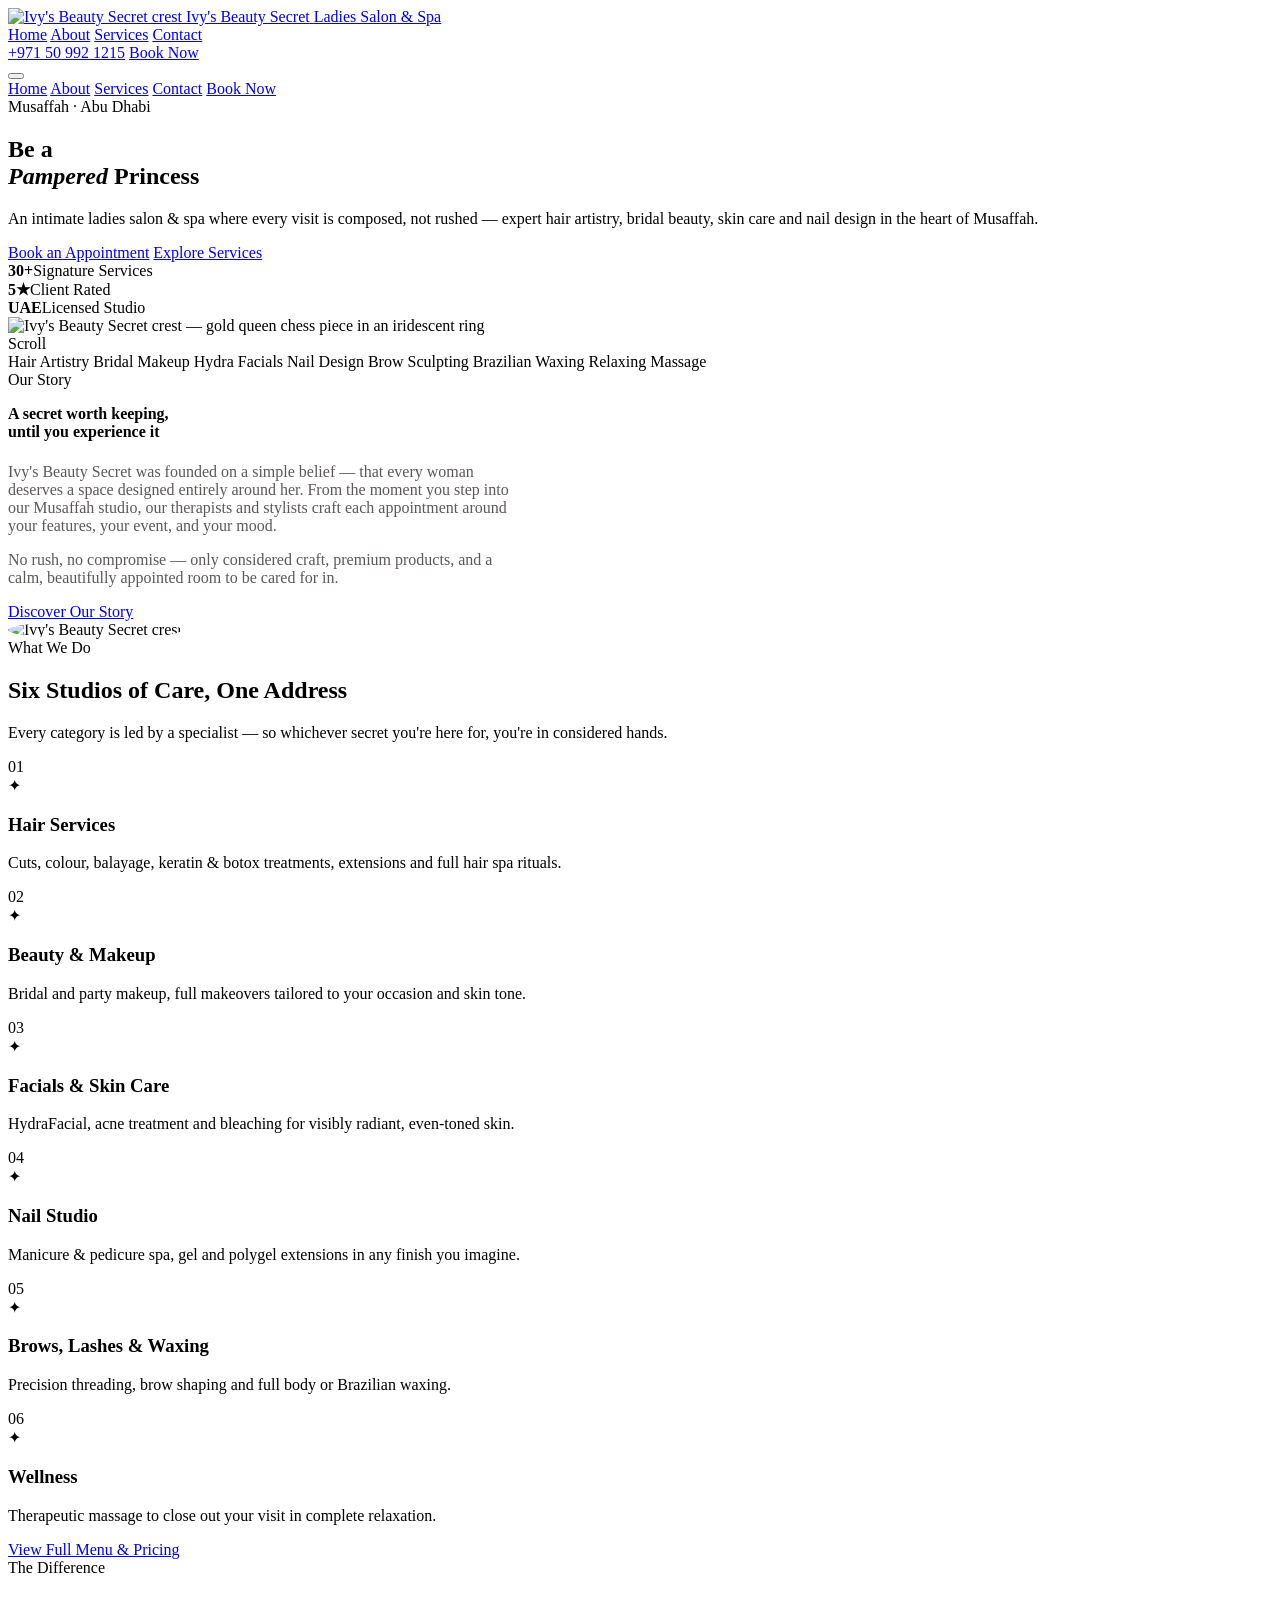
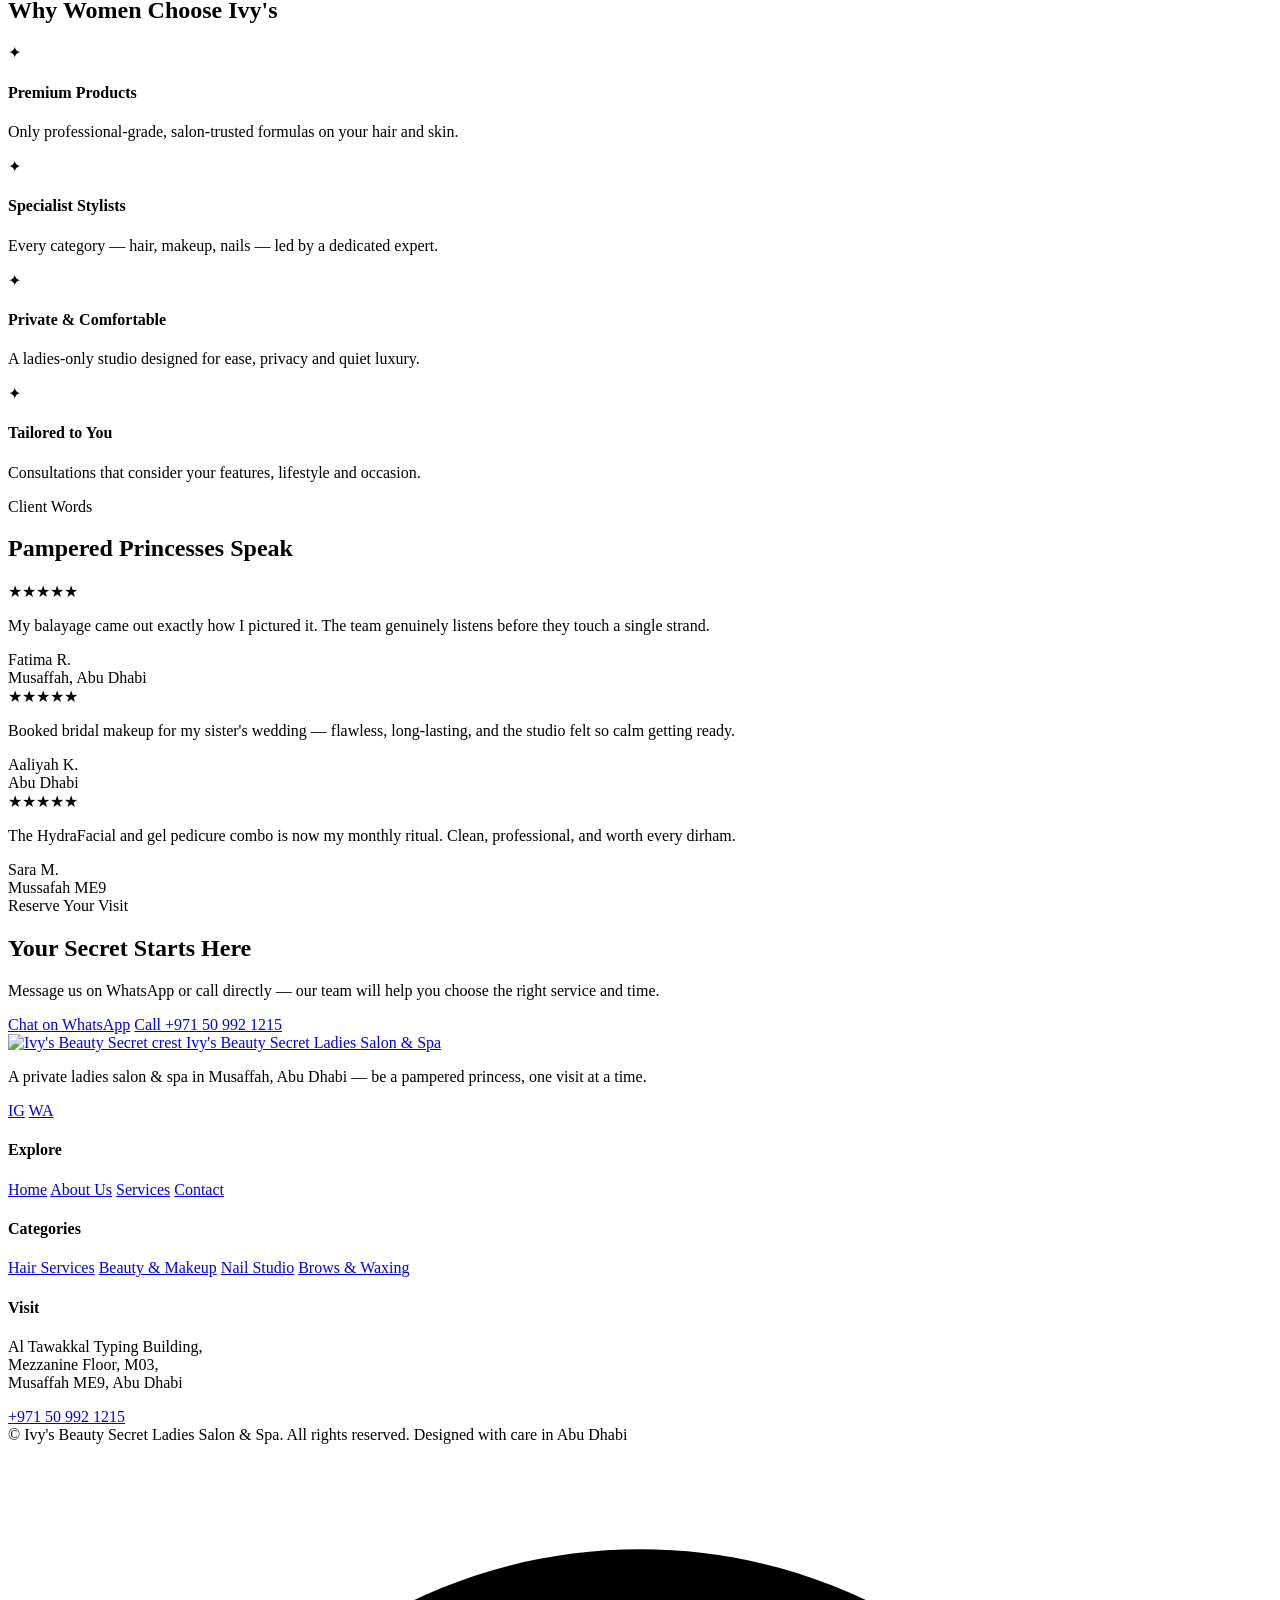
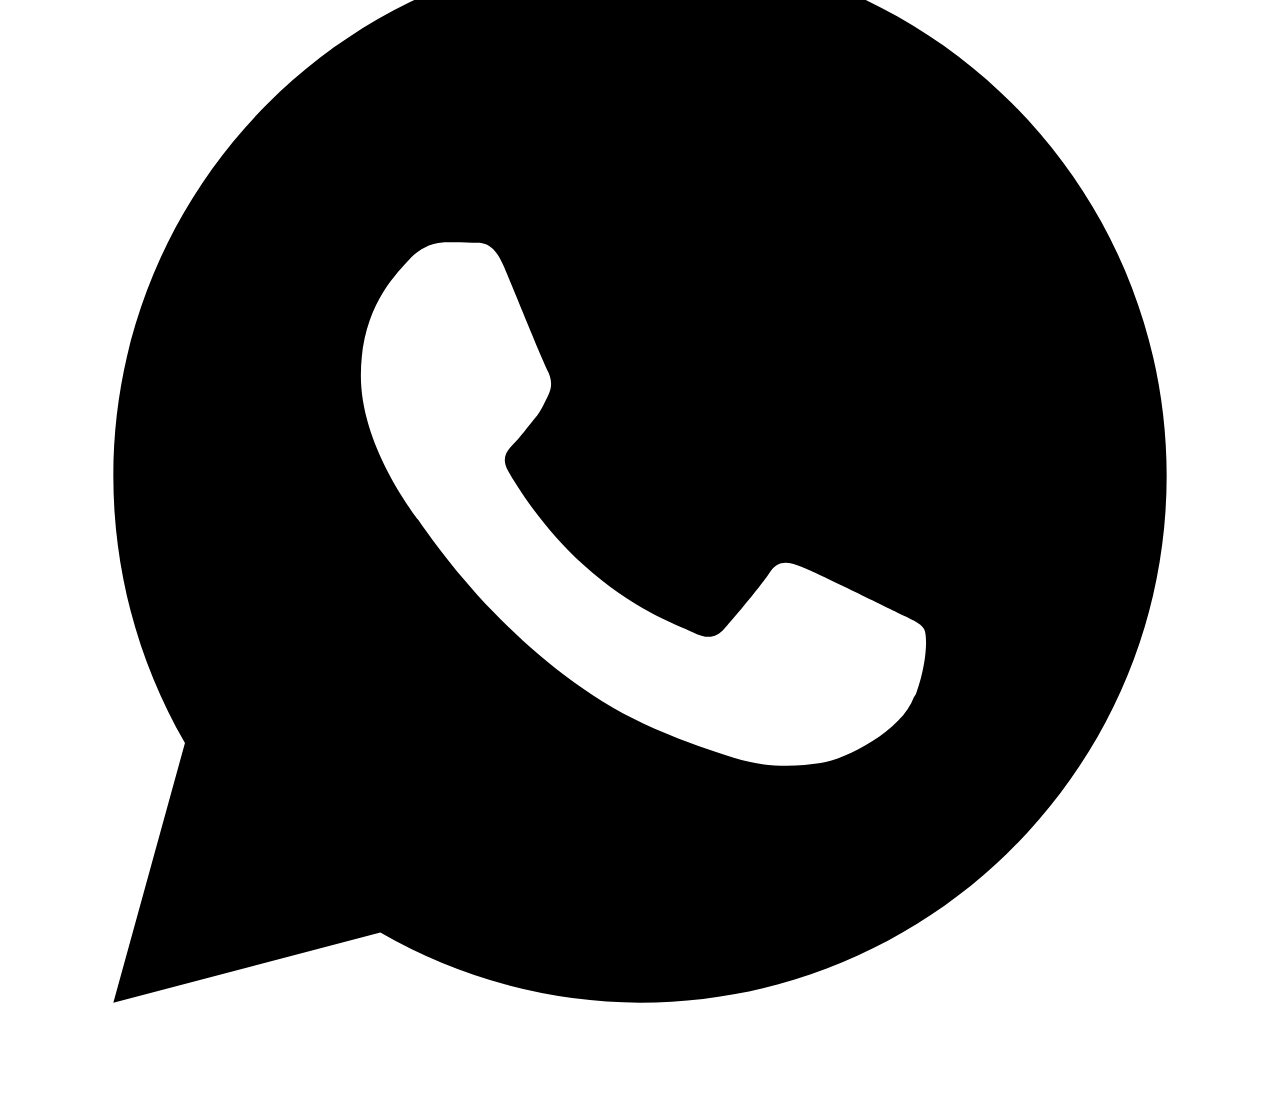
==== commit c619da78: "Add files via upload" ====
--- a/index.html
+++ b/index.html
@@ -3,2012 +3,292 @@
 <head>
 <meta charset="UTF-8">
 <meta name="viewport" content="width=device-width, initial-scale=1.0">
-<title>Ivy's Beauty Secret — Premium Ladies Salon & Spa, Abu Dhabi</title>
-<meta name="description" content="Ivy's Beauty Secret Ladies Salon & Spa in Musaffah, Abu Dhabi — premium hair, makeup, facials, nails, brows, waxing & wellness for women who value beauty done beautifully.">
-<link rel="icon" type="image/png" href="[data-uri]">
+<title>Ivy's Beauty Secret | Ladies Salon & Spa — Musaffah, Abu Dhabi</title>
+<meta name="description" content="Ivy's Beauty Secret Ladies Salon & Spa in Musaffah, Abu Dhabi. Hair, makeup, facials, nails, brows, waxing & wellness. Be a pampered princess.">
 <link rel="preconnect" href="https://fonts.googleapis.com">
-<link rel="preconnect" href="https://fonts.gstatic.com" crossorigin>
-<link href="https://fonts.googleapis.com/css2?family=Fraunces:ital,opsz,wght@0,9..144,400;0,9..144,500;0,9..144,600;1,9..144,500&family=Inter:wght@400;500;600;700&display=swap" rel="stylesheet">
-<style>
-/* ============================================
-   IVY'S BEAUTY SECRET — DESIGN TOKENS
-   ============================================ */
-:root {
-  --ivory: #FAF6F2;
-  --blush: #F0DAD7;
-  --rose-gold: #C9A097;
-  --nude-beige: #E8D5C4;
-  --charcoal: #2B2420;
-  --deep-rose: #9C6B63;
-  --white: #FFFFFF;
-
-  --font-display: 'Fraunces', serif;
-  --font-body: 'Inter', sans-serif;
-
-  --space-xs: 0.5rem;
-  --space-sm: 1rem;
-  --space-md: 2rem;
-  --space-lg: 4rem;
-  --space-xl: 8rem;
-
-  --ease: cubic-bezier(0.16, 1, 0.3, 1);
-}
-
-* { margin: 0; padding: 0; box-sizing: border-box; }
-
-html { scroll-behavior: smooth; }
-
-body {
-  font-family: var(--font-body);
-  color: var(--charcoal);
-  background: var(--ivory);
-  line-height: 1.6;
-  overflow-x: hidden;
-}
-
-img { max-width: 100%; display: block; }
-a { text-decoration: none; color: inherit; }
-ul { list-style: none; }
-button { font-family: inherit; cursor: pointer; border: none; background: none; }
-
-@media (prefers-reduced-motion: reduce) {
-  *, *::before, *::after {
-    animation-duration: 0.01ms !important;
-    animation-iteration-count: 1 !important;
-    transition-duration: 0.01ms !important;
-    scroll-behavior: auto !important;
-  }
-}
-
-.container {
-  max-width: 1240px;
-  margin: 0 auto;
-  padding: 0 var(--space-md);
-}
-
-@media (max-width: 768px) {
-  .container { padding: 0 1.25rem; }
-}
-
-/* ============================================
-   TYPOGRAPHY
-   ============================================ */
-.eyebrow {
-  font-family: var(--font-body);
-  font-size: 0.75rem;
-  letter-spacing: 0.25em;
-  text-transform: uppercase;
-  color: var(--deep-rose);
-  font-weight: 600;
-  display: inline-block;
-  margin-bottom: var(--space-sm);
-}
-
-h1, h2, h3 {
-  font-family: var(--font-display);
-  font-weight: 500;
-  color: var(--charcoal);
-  letter-spacing: -0.01em;
-}
-
-.section-title {
-  font-size: clamp(2.2rem, 4.5vw, 3.4rem);
-  line-height: 1.1;
-  margin-bottom: var(--space-sm);
-}
-
-.section-sub {
-  font-family: var(--font-body);
-  font-size: 1.05rem;
-  color: #6b5d52;
-  max-width: 560px;
-  font-weight: 400;
-}
-
-.section-head {
-  text-align: center;
-  max-width: 680px;
-  margin: 0 auto var(--space-lg);
-}
-
-/* Signature divider — hand-drawn gold underline */
-.gold-flourish {
-  width: 64px;
-  height: 14px;
-  margin: 0 auto var(--space-sm);
-  display: block;
-}
-.section-head .gold-flourish { margin-bottom: var(--space-sm); }
-
-/* ============================================
-   BUTTONS
-   ============================================ */
-.btn {
-  display: inline-flex;
-  align-items: center;
-  gap: 0.6rem;
-  padding: 1rem 2.2rem;
-  font-size: 0.85rem;
-  letter-spacing: 0.08em;
-  text-transform: uppercase;
-  font-weight: 600;
-  border-radius: 2px;
-  transition: all 0.4s var(--ease);
-}
-
-.btn-primary {
-  background: var(--charcoal);
-  color: var(--ivory);
-}
-.btn-primary:hover {
-  background: var(--deep-rose);
-  transform: translateY(-2px);
-}
-
-.btn-outline {
-  background: transparent;
-  color: var(--charcoal);
-  border: 1px solid var(--charcoal);
-}
-.btn-outline:hover {
-  background: var(--charcoal);
-  color: var(--ivory);
-}
-
-.btn-light {
-  background: var(--ivory);
-  color: var(--charcoal);
-}
-.btn-light:hover {
-  background: var(--white);
-  transform: translateY(-2px);
-}
-
-/* ============================================
-   HEADER / NAV
-   ============================================ */
-.site-header {
-  position: fixed;
-  top: 0;
-  left: 0;
-  right: 0;
-  z-index: 1000;
-  padding: 1.6rem 0;
-  transition: all 0.4s var(--ease);
-  background: transparent;
-}
-
-.site-header.scrolled {
-  background: rgba(250, 246, 242, 0.92);
-  backdrop-filter: blur(12px);
-  padding: 1rem 0;
-  box-shadow: 0 1px 0 rgba(43,36,32,0.06);
-}
-
-.nav-inner {
-  display: flex;
-  align-items: center;
-  justify-content: space-between;
-}
-
-.logo {
-  display: flex;
-  align-items: center;
-}
-
-.logo-img {
-  height: 56px;
-  width: 56px;
-  border-radius: 50%;
-  object-fit: cover;
-  transition: height 0.4s var(--ease);
-}
-.site-header.scrolled .logo-img { height: 46px; width: 46px; }
-
-.logo span { color: var(--rose-gold); }
-
-.nav-links {
-  display: flex;
-  gap: 2.4rem;
-  align-items: center;
-}
-
-.nav-links a {
-  font-size: 0.8rem;
-  letter-spacing: 0.1em;
-  text-transform: uppercase;
-  font-weight: 500;
-  color: var(--ivory);
-  position: relative;
-  padding-bottom: 4px;
-  transition: color 0.4s var(--ease);
-}
-.site-header.scrolled .nav-links a { color: var(--charcoal); }
-
-.nav-links a::after {
-  content: '';
-  position: absolute;
-  bottom: 0;
-  left: 0;
-  width: 0;
-  height: 1px;
-  background: currentColor;
-  transition: width 0.4s var(--ease);
-}
-.nav-links a:hover::after { width: 100%; }
-
-.nav-cta {
-  padding: 0.75rem 1.6rem;
-  font-size: 0.75rem;
-}
-
-.nav-toggle {
-  display: none;
-  flex-direction: column;
-  gap: 5px;
-  z-index: 1100;
-}
-.nav-toggle span {
-  width: 26px;
-  height: 1.5px;
-  background: var(--ivory);
-  transition: all 0.3s var(--ease);
-}
-.site-header.scrolled .nav-toggle span,
-.nav-open .nav-toggle span { background: var(--charcoal); }
-
-@media (max-width: 900px) {
-  .nav-toggle { display: flex; }
-  .nav-links {
-    position: fixed;
-    top: 0;
-    right: -100%;
-    height: 100vh;
-    width: min(80vw, 360px);
-    background: var(--ivory);
-    flex-direction: column;
-    justify-content: center;
-    gap: 2.2rem;
-    transition: right 0.5s var(--ease);
-    box-shadow: -10px 0 40px rgba(0,0,0,0.08);
-  }
-  .nav-links.open { right: 0; }
-  .nav-links a { color: var(--charcoal); font-size: 1rem; }
-  .nav-cta { display: none; }
-}
-
-/* ============================================
-   HERO
-   ============================================ */
-.hero {
-  position: relative;
-  height: 100svh;
-  min-height: 600px;
-  display: flex;
-  align-items: flex-end;
-  overflow: hidden;
-  color: var(--ivory);
-}
-
-.hero-media {
-  position: absolute;
-  inset: 0;
-  z-index: 1;
-}
-.hero-media img {
-  width: 100%;
-  height: 100%;
-  object-fit: cover;
-  object-position: center 30%;
-  transform: scale(1.08);
-  animation: heroZoom 16s var(--ease) forwards;
-}
-@keyframes heroZoom {
-  to { transform: scale(1); }
-}
-
-.hero-media::after {
-  content: '';
-  position: absolute;
-  inset: 0;
-  background: linear-gradient(180deg, rgba(43,36,32,0.45) 0%, rgba(43,36,32,0.1) 35%, rgba(43,36,32,0.75) 100%);
-}
-
-.hero-content {
-  position: relative;
-  z-index: 2;
-  width: 100%;
-  padding-bottom: var(--space-xl);
-}
-
-.hero-eyebrow {
-  display: flex;
-  align-items: center;
-  gap: 0.8rem;
-  font-size: 0.75rem;
-  letter-spacing: 0.3em;
-  text-transform: uppercase;
-  margin-bottom: var(--space-sm);
-  opacity: 0;
-  animation: fadeUp 1s var(--ease) 0.3s forwards;
-}
-.hero-eyebrow::before {
-  content: '';
-  width: 36px;
-  height: 1px;
-  background: var(--rose-gold);
-}
-
-.hero-title {
-  font-size: clamp(2.8rem, 7vw, 5.6rem);
-  line-height: 1.02;
-  color: var(--ivory);
-  max-width: 820px;
-  opacity: 0;
-  animation: fadeUp 1s var(--ease) 0.5s forwards;
-}
-.hero-title em {
-  font-style: italic;
-  color: var(--blush);
-}
-
-.hero-desc {
-  margin-top: var(--space-sm);
-  max-width: 460px;
-  font-size: 1.05rem;
-  color: rgba(250,246,242,0.85);
-  opacity: 0;
-  animation: fadeUp 1s var(--ease) 0.7s forwards;
-}
-
-.hero-desc em {
-  font-style: italic;
-  font-family: var(--font-display);
-  color: var(--blush);
-}
-
-.hero-actions {
-  display: flex;
-  gap: 1rem;
-  margin-top: var(--space-md);
-  flex-wrap: wrap;
-  opacity: 0;
-  animation: fadeUp 1s var(--ease) 0.9s forwards;
-}
-
-@keyframes fadeUp {
-  from { opacity: 0; transform: translateY(24px); }
-  to { opacity: 1; transform: translateY(0); }
-}
-
-.hero-scroll {
-  position: absolute;
-  bottom: var(--space-md);
-  right: var(--space-md);
-  z-index: 2;
-  display: flex;
-  align-items: center;
-  gap: 0.6rem;
-  font-size: 0.7rem;
-  letter-spacing: 0.2em;
-  text-transform: uppercase;
-  color: rgba(250,246,242,0.7);
-}
-.hero-scroll-line {
-  width: 1px;
-  height: 40px;
-  background: rgba(250,246,242,0.4);
-  position: relative;
-  overflow: hidden;
-}
-.hero-scroll-line::after {
-  content: '';
-  position: absolute;
-  top: -100%;
-  left: 0;
-  width: 100%;
-  height: 100%;
-  background: var(--rose-gold);
-  animation: scrollLine 2s ease-in-out infinite;
-}
-@keyframes scrollLine {
-  to { top: 100%; }
-}
-
-@media (max-width: 600px) {
-  .hero-scroll { display: none; }
-}
-
-/* ============================================
-   MARQUEE STRIP
-   ============================================ */
-.marquee-strip {
-  background: var(--charcoal);
-  color: var(--ivory);
-  padding: 0.9rem 0;
-  overflow: hidden;
-  white-space: nowrap;
-  position: relative;
-}
-.marquee-track {
-  display: inline-flex;
-  animation: marquee 32s linear infinite;
-}
-.marquee-track span {
-  font-family: var(--font-display);
-  font-style: italic;
-  font-size: 1rem;
-  letter-spacing: 0.04em;
-  padding: 0 2.2rem;
-  color: var(--blush);
-  white-space: nowrap;
-}
-.marquee-track span::after {
-  content: '✦';
-  margin-left: 2.2rem;
-  color: var(--rose-gold);
-  font-style: normal;
-}
-@keyframes marquee {
-  from { transform: translateX(0); }
-  to { transform: translateX(-50%); }
-}
-
-/* ============================================
-   ABOUT / EXPERIENCE SECTION
-   ============================================ */
-.experience {
-  padding: var(--space-xl) 0;
-  background: var(--ivory);
-}
-
-.experience-grid {
-  display: grid;
-  grid-template-columns: 0.9fr 1.1fr;
-  gap: var(--space-xl);
-  align-items: center;
-}
-
-.experience-media {
-  position: relative;
-}
-.experience-media .img-main {
-  border-radius: 4px;
-  overflow: hidden;
-  aspect-ratio: 4/5;
-}
-.experience-media .img-main img {
-  width: 100%; height: 100%; object-fit: cover;
-}
-.experience-media .img-accent {
-  position: absolute;
-  width: 46%;
-  bottom: -10%;
-  left: -12%;
-  border-radius: 4px;
-  overflow: hidden;
-  aspect-ratio: 1/1;
-  border: 6px solid var(--ivory);
-  box-shadow: 0 20px 50px rgba(43,36,32,0.18);
-}
-.experience-media .img-accent img {
-  width: 100%; height: 100%; object-fit: cover;
-}
-
-.experience-text p {
-  color: #5a4d44;
-  margin-bottom: var(--space-sm);
-  max-width: 520px;
-}
-
-.experience-stats {
-  display: flex;
-  gap: var(--space-lg);
-  margin-top: var(--space-md);
-  padding-top: var(--space-md);
-  border-top: 1px solid rgba(43,36,32,0.12);
-}
-.stat-num {
-  font-family: var(--font-display);
-  font-size: 2.4rem;
-  color: var(--deep-rose);
-}
-.stat-label {
-  font-size: 0.78rem;
-  letter-spacing: 0.05em;
-  color: #6b5d52;
-  margin-top: 0.2rem;
-}
-
-@media (max-width: 900px) {
-  .experience-grid { grid-template-columns: 1fr; gap: var(--space-lg); }
-  .experience-media .img-accent { display: none; }
-  .experience-stats { gap: var(--space-md); flex-wrap: wrap; }
-}
-
-/* ============================================
-   SERVICES OVERVIEW (CATEGORY CARDS)
-   ============================================ */
-.services {
-  padding: var(--space-xl) 0;
-  background: var(--blush);
-  position: relative;
-}
-
-.services-grid {
-  display: grid;
-  grid-template-columns: repeat(3, 1fr);
-  gap: 1.5px;
-  background: rgba(43,36,32,0.1);
-  border: 1px solid rgba(43,36,32,0.1);
-}
-
-.service-card {
-  background: var(--ivory);
-  padding: var(--space-md) var(--space-md) var(--space-lg);
-  position: relative;
-  overflow: hidden;
-  transition: background 0.5s var(--ease);
-}
-.service-card:hover { background: var(--white); }
-
-.service-num {
-  font-family: var(--font-display);
-  font-style: italic;
-  font-size: 0.95rem;
-  color: var(--rose-gold);
-}
-
-.service-card h3 {
-  font-size: 1.5rem;
-  margin: 1rem 0 0.8rem;
-}
-
-.service-card ul {
-  font-size: 0.88rem;
-  color: #6b5d52;
-  line-height: 2;
-}
-
-.service-card-footer {
-  margin-top: 1.4rem;
-  display: inline-flex;
-  align-items: center;
-  gap: 0.5rem;
-  font-size: 0.75rem;
-  letter-spacing: 0.1em;
-  text-transform: uppercase;
-  font-weight: 600;
-  color: var(--charcoal);
-}
-.service-card-footer svg { transition: transform 0.4s var(--ease); }
-.service-card:hover .service-card-footer svg { transform: translateX(6px); }
-
-@media (max-width: 900px) {
-  .services-grid { grid-template-columns: 1fr; }
-}
-
-.services-cta {
-  text-align: center;
-  margin-top: var(--space-lg);
-}
-
-/* ============================================
-   WHY CHOOSE US / TRUST
-   ============================================ */
-.trust {
-  padding: var(--space-xl) 0;
-  background: var(--ivory);
-}
-
-.trust-grid {
-  display: grid;
-  grid-template-columns: repeat(4, 1fr);
-  gap: var(--space-md);
-}
-
-.trust-item {
-  text-align: center;
-  padding: var(--space-md) var(--space-sm);
-}
-
-.trust-icon {
-  width: 46px;
-  height: 46px;
-  margin: 0 auto var(--space-sm);
-  color: var(--deep-rose);
-}
-
-.trust-item h4 {
-  font-family: var(--font-display);
-  font-size: 1.15rem;
-  font-weight: 500;
-  margin-bottom: 0.5rem;
-}
-
-.trust-item p {
-  font-size: 0.88rem;
-  color: #6b5d52;
-}
-
-@media (max-width: 900px) {
-  .trust-grid { grid-template-columns: repeat(2, 1fr); }
-}
-
-/* ============================================
-   GALLERY TEASER
-   ============================================ */
-.gallery-teaser {
-  padding: var(--space-xl) 0;
-  background: var(--charcoal);
-  color: var(--ivory);
-}
-.gallery-teaser .section-sub { color: rgba(250,246,242,0.7); }
-.gallery-teaser .eyebrow { color: var(--rose-gold); }
-.gallery-teaser h2 { color: var(--ivory); }
-
-.gallery-grid {
-  display: grid;
-  grid-template-columns: repeat(4, 1fr);
-  gap: 0.6rem;
-  margin-top: var(--space-lg);
-}
-.gallery-grid a {
-  display: block;
-  aspect-ratio: 3/4;
-  overflow: hidden;
-  border-radius: 2px;
-  position: relative;
-}
-.gallery-grid img {
-  width: 100%; height: 100%; object-fit: cover;
-  transition: transform 0.7s var(--ease);
-}
-.gallery-grid a:hover img { transform: scale(1.08); }
-.gallery-grid a::after {
-  content: '';
-  position: absolute; inset: 0;
-  background: linear-gradient(180deg, transparent 60%, rgba(0,0,0,0.5));
-  opacity: 0;
-  transition: opacity 0.4s var(--ease);
-}
-.gallery-grid a:hover::after { opacity: 1; }
-
-@media (max-width: 900px) {
-  .gallery-grid { grid-template-columns: repeat(2, 1fr); }
-}
-
-/* ============================================
-   TESTIMONIALS
-   ============================================ */
-.testimonials {
-  padding: var(--space-xl) 0;
-  background: var(--nude-beige);
-}
-
-.testimonial-track {
-  display: grid;
-  grid-template-columns: repeat(3, 1fr);
-  gap: var(--space-md);
-}
-
-.testimonial-card {
-  background: var(--ivory);
-  padding: var(--space-md);
-  border-radius: 4px;
-}
-
-.stars { color: var(--rose-gold); font-size: 0.9rem; margin-bottom: var(--space-sm); letter-spacing: 0.15em; }
-
-.testimonial-card p {
-  font-family: var(--font-display);
-  font-size: 1.1rem;
-  font-style: italic;
-  line-height: 1.5;
-  color: var(--charcoal);
-  margin-bottom: var(--space-sm);
-}
-
-.testimonial-author {
-  font-size: 0.8rem;
-  letter-spacing: 0.05em;
-  text-transform: uppercase;
-  color: var(--deep-rose);
-  font-weight: 600;
-}
-
-@media (max-width: 900px) {
-  .testimonial-track { grid-template-columns: 1fr; }
-}
-
-/* ============================================
-   BOOKING CTA BAND
-   ============================================ */
-.cta-band {
-  position: relative;
-  padding: var(--space-xl) 0;
-  background: var(--charcoal);
-  color: var(--ivory);
-  text-align: center;
-  overflow: hidden;
-}
-.cta-band .gold-flourish { margin: 0 auto var(--space-sm); }
-.cta-band h2 { color: var(--ivory); font-size: clamp(2.2rem, 5vw, 3.6rem); margin-bottom: var(--space-sm); }
-.cta-band p { color: rgba(250,246,242,0.75); max-width: 520px; margin: 0 auto var(--space-md); }
-.cta-actions { display: flex; gap: 1rem; justify-content: center; flex-wrap: wrap; }
-
-/* ============================================
-   FOOTER
-   ============================================ */
-.site-footer {
-  background: var(--ivory);
-  padding: var(--space-lg) 0 var(--space-md);
-  border-top: 1px solid rgba(43,36,32,0.1);
-}
-.footer-grid {
-  display: grid;
-  grid-template-columns: 1.4fr 1fr 1fr 1fr;
-  gap: var(--space-md);
-  margin-bottom: var(--space-lg);
-}
-.footer-logo-img {
-  height: 64px;
-  width: 64px;
-  border-radius: 50%;
-  object-fit: cover;
-  margin-bottom: var(--space-sm);
-}
-.footer-logo span { color: var(--rose-gold); }
-.footer-col h5 {
-  font-size: 0.75rem;
-  letter-spacing: 0.12em;
-  text-transform: uppercase;
-  margin-bottom: var(--space-sm);
-  color: var(--deep-rose);
-}
-.footer-col p, .footer-col a {
-  font-size: 0.9rem;
-  color: #6b5d52;
-  display: block;
-  margin-bottom: 0.6rem;
-  transition: color 0.3s var(--ease);
-}
-.footer-col a:hover { color: var(--deep-rose); }
-
-.footer-social {
-  display: flex;
-  gap: 0.8rem;
-  margin-top: var(--space-sm);
-}
-.footer-social a {
-  width: 38px; height: 38px;
-  border: 1px solid rgba(43,36,32,0.2);
-  border-radius: 50%;
-  display: flex; align-items: center; justify-content: center;
-  transition: all 0.3s var(--ease);
-}
-.footer-social a:hover { background: var(--charcoal); border-color: var(--charcoal); color: var(--ivory); }
-
-.footer-bottom {
-  display: flex;
-  justify-content: space-between;
-  padding-top: var(--space-md);
-  border-top: 1px solid rgba(43,36,32,0.1);
-  font-size: 0.8rem;
-  color: #8a7a6d;
-  flex-wrap: wrap;
-  gap: 1rem;
-}
-
-@media (max-width: 900px) {
-  .footer-grid { grid-template-columns: 1fr 1fr; }
-}
-@media (max-width: 600px) {
-  .footer-grid { grid-template-columns: 1fr; }
-  .footer-bottom { flex-direction: column; text-align: center; }
-}
-
-/* ============================================
-   FLOATING ACTION BUTTONS
-   ============================================ */
-.float-actions {
-  position: fixed;
-  bottom: 1.6rem;
-  right: 1.6rem;
-  z-index: 999;
-  display: flex;
-  flex-direction: column;
-  gap: 0.8rem;
-}
-
-.float-btn {
-  width: 56px;
-  height: 56px;
-  border-radius: 50%;
-  display: flex;
-  align-items: center;
-  justify-content: center;
-  color: var(--ivory);
-  position: relative;
-  box-shadow: 0 8px 24px rgba(43,36,32,0.25);
-  transition: transform 0.35s var(--ease);
-}
-.float-btn:hover { transform: scale(1.08); }
-
-.float-btn.whatsapp {
-  background: linear-gradient(135deg, #C9A097, #9C6B63);
-}
-.float-btn.whatsapp::before {
-  content: '';
-  position: absolute;
-  inset: -6px;
-  border-radius: 50%;
-  border: 1px solid var(--rose-gold);
-  animation: pulseGlow 2.4s ease-out infinite;
-}
-@keyframes pulseGlow {
-  0% { transform: scale(0.9); opacity: 0.8; }
-  100% { transform: scale(1.4); opacity: 0; }
-}
-
-.float-btn.instagram {
-  background: var(--charcoal);
-}
-
-.float-label {
-  position: absolute;
-  right: 68px;
-  top: 50%;
-  transform: translateY(-50%);
-  background: var(--charcoal);
-  color: var(--ivory);
-  padding: 0.5rem 0.9rem;
-  border-radius: 4px;
-  font-size: 0.78rem;
-  white-space: nowrap;
-  opacity: 0;
-  pointer-events: none;
-  transition: opacity 0.3s var(--ease);
-}
-.float-btn:hover .float-label { opacity: 1; }
-
-/* ============================================
-   INNER PAGE HERO (About, Services, Gallery, Contact)
-   ============================================ */
-.page-hero {
-  position: relative;
-  height: 56vh;
-  min-height: 380px;
-  display: flex;
-  align-items: flex-end;
-  overflow: hidden;
-  color: var(--ivory);
-  margin-top: 0;
-}
-.page-hero-media {
-  position: absolute;
-  inset: 0;
-  z-index: 1;
-}
-.page-hero-media img {
-  width: 100%;
-  height: 100%;
-  object-fit: cover;
-}
-.page-hero-media::after {
-  content: '';
-  position: absolute;
-  inset: 0;
-  background: linear-gradient(180deg, rgba(43,36,32,0.55) 0%, rgba(43,36,32,0.25) 40%, rgba(43,36,32,0.85) 100%);
-}
-.page-hero-content {
-  position: relative;
-  z-index: 2;
-  width: 100%;
-  padding-bottom: var(--space-lg);
-}
-.page-hero-crumb {
-  font-size: 0.75rem;
-  letter-spacing: 0.2em;
-  text-transform: uppercase;
-  color: rgba(250,246,242,0.7);
-  margin-bottom: var(--space-sm);
-}
-.page-hero-crumb a { color: var(--blush); transition: color 0.3s var(--ease); }
-.page-hero-crumb a:hover { color: var(--ivory); }
-.page-hero-title {
-  font-size: clamp(2.4rem, 6vw, 4.2rem);
-  line-height: 1.05;
-  color: var(--ivory);
-  max-width: 720px;
-}
-.page-hero-sub {
-  margin-top: var(--space-sm);
-  max-width: 480px;
-  color: rgba(250,246,242,0.85);
-}
-
-/* ============================================
-   STORY / FOUNDER NARRATIVE
-   ============================================ */
-.story {
-  padding: var(--space-xl) 0;
-  background: var(--ivory);
-}
-.story-grid {
-  display: grid;
-  grid-template-columns: 1fr 1fr;
-  gap: var(--space-xl);
-  align-items: center;
-}
-.story-media {
-  position: relative;
-}
-.story-media .img-frame {
-  border-radius: 4px;
-  overflow: hidden;
-  aspect-ratio: 4/5;
-}
-.story-media .img-frame img {
-  width: 100%; height: 100%; object-fit: cover;
-}
-.story-text p {
-  color: #5a4d44;
-  margin-bottom: var(--space-sm);
-  max-width: 540px;
-}
-.story-text p:first-of-type {
-  font-family: var(--font-display);
-  font-size: 1.3rem;
-  font-style: italic;
-  color: var(--charcoal);
-  line-height: 1.5;
-}
-
-@media (max-width: 900px) {
-  .story-grid { grid-template-columns: 1fr; gap: var(--space-lg); }
-  .story-media { order: -1; }
-}
-
-/* ============================================
-   VALUES GRID
-   ============================================ */
-.values {
-  padding: var(--space-xl) 0;
-  background: var(--blush);
-}
-.values-grid {
-  display: grid;
-  grid-template-columns: repeat(4, 1fr);
-  gap: var(--space-md);
-}
-.value-card {
-  text-align: center;
-  background: var(--ivory);
-  padding: var(--space-md) var(--space-sm);
-  border-radius: 4px;
-}
-.value-num {
-  font-family: var(--font-display);
-  font-style: italic;
-  font-size: 1.2rem;
-  color: var(--rose-gold);
-  display: block;
-  margin-bottom: var(--space-sm);
-}
-.value-card h4 {
-  font-size: 1.2rem;
-  margin-bottom: 0.6rem;
-}
-.value-card p {
-  font-size: 0.9rem;
-  color: #6b5d52;
-}
-
-@media (max-width: 900px) {
-  .values-grid { grid-template-columns: repeat(2, 1fr); }
-}
-
-/* ============================================
-   QUOTE / PHILOSOPHY BAND
-   ============================================ */
-.philosophy-quote {
-  padding: var(--space-xl) 0;
-  background: var(--charcoal);
-  color: var(--ivory);
-  text-align: center;
-}
-.philosophy-quote .gold-flourish { margin: 0 auto var(--space-md); }
-.philosophy-quote blockquote {
-  font-family: var(--font-display);
-  font-style: italic;
-  font-size: clamp(1.5rem, 3.5vw, 2.4rem);
-  line-height: 1.4;
-  max-width: 760px;
-  margin: 0 auto;
-  color: var(--blush);
-}
-.philosophy-quote cite {
-  display: block;
-  margin-top: var(--space-md);
-  font-style: normal;
-  font-size: 0.78rem;
-  letter-spacing: 0.15em;
-  text-transform: uppercase;
-  color: var(--rose-gold);
-}
-
-/* ============================================
-   TIMELINE / PROCESS
-   ============================================ */
-.process {
-  padding: var(--space-xl) 0;
-  background: var(--ivory);
-}
-.process-grid {
-  display: grid;
-  grid-template-columns: repeat(3, 1fr);
-  gap: var(--space-md);
-  margin-top: var(--space-lg);
-  position: relative;
-}
-.process-step {
-  text-align: center;
-  padding: 0 var(--space-sm);
-}
-.process-step-num {
-  width: 56px;
-  height: 56px;
-  border: 1px solid var(--rose-gold);
-  border-radius: 50%;
-  display: flex;
-  align-items: center;
-  justify-content: center;
-  font-family: var(--font-display);
-  font-style: italic;
-  font-size: 1.3rem;
-  color: var(--deep-rose);
-  margin: 0 auto var(--space-sm);
-}
-.process-step h4 {
-  font-size: 1.1rem;
-  margin-bottom: 0.5rem;
-}
-.process-step p {
-  font-size: 0.88rem;
-  color: #6b5d52;
-}
-
-@media (max-width: 900px) {
-  .process-grid { grid-template-columns: 1fr; gap: var(--space-md); }
-}
-
-/* ============================================
-   SERVICES PAGE — TABS & PRICE LISTS
-   ============================================ */
-.service-tabs-wrap {
-  position: sticky;
-  top: 0;
-  z-index: 500;
-  background: rgba(250, 246, 242, 0.96);
-  backdrop-filter: blur(10px);
-  border-bottom: 1px solid rgba(43,36,32,0.1);
-  padding: 1rem 0;
-}
-.service-tabs {
-  display: flex;
-  gap: 0.5rem;
-  overflow-x: auto;
-  scrollbar-width: none;
-}
-.service-tabs::-webkit-scrollbar { display: none; }
-.service-tab {
-  flex-shrink: 0;
-  padding: 0.6rem 1.3rem;
-  font-size: 0.78rem;
-  letter-spacing: 0.06em;
-  text-transform: uppercase;
-  font-weight: 600;
-  border: 1px solid rgba(43,36,32,0.18);
-  border-radius: 30px;
-  color: var(--charcoal);
-  transition: all 0.3s var(--ease);
-  white-space: nowrap;
-}
-.service-tab.active,
-.service-tab:hover {
-  background: var(--charcoal);
-  color: var(--ivory);
-  border-color: var(--charcoal);
-}
-
-.menu-section {
-  padding: var(--space-lg) 0;
-  border-bottom: 1px solid rgba(43,36,32,0.08);
-  scroll-margin-top: 90px;
-}
-.menu-section:last-of-type { border-bottom: none; }
-
-.menu-section-head {
-  display: flex;
-  align-items: baseline;
-  justify-content: space-between;
-  gap: var(--space-md);
-  margin-bottom: var(--space-md);
-  flex-wrap: wrap;
-}
-.menu-section-head h2 {
-  font-size: clamp(1.8rem, 3.5vw, 2.6rem);
-}
-.menu-section-head p {
-  color: #6b5d52;
-  font-size: 0.92rem;
-  max-width: 380px;
-}
-
-.price-list {
-  display: grid;
-  gap: 0;
-}
-.price-row {
-  display: flex;
-  justify-content: space-between;
-  align-items: baseline;
-  gap: var(--space-md);
-  padding: 1.1rem 0;
-  border-bottom: 1px dashed rgba(43,36,32,0.15);
-}
-.price-row:last-child { border-bottom: none; }
-.price-row-name {
-  font-family: var(--font-display);
-  font-size: 1.1rem;
-  color: var(--charcoal);
-}
-.price-row-name span {
-  display: block;
-  font-family: var(--font-body);
-  font-size: 0.82rem;
-  color: #8a7a6d;
-  margin-top: 0.2rem;
-}
-.price-row-amount {
-  font-weight: 600;
-  color: var(--deep-rose);
-  white-space: nowrap;
-  font-size: 1rem;
-}
-.price-row-amount small {
-  font-weight: 400;
-  color: #8a7a6d;
-  font-size: 0.78rem;
-}
-
-.price-note {
-  margin-top: var(--space-md);
-  padding: var(--space-sm) var(--space-md);
-  background: var(--blush);
-  border-radius: 4px;
-  font-size: 0.85rem;
-  color: #5a4d44;
-}
-
-@media (max-width: 600px) {
-  .price-row { flex-direction: column; gap: 0.3rem; align-items: flex-start; }
-}
-
-/* ============================================
-   GALLERY PAGE
-   ============================================ */
-.gallery-filters {
-  display: flex;
-  gap: 0.5rem;
-  flex-wrap: wrap;
-  justify-content: center;
-  margin: 0 auto var(--space-lg);
-}
-.filter-pill {
-  padding: 0.55rem 1.2rem;
-  font-size: 0.78rem;
-  letter-spacing: 0.06em;
-  text-transform: uppercase;
-  font-weight: 600;
-  border: 1px solid rgba(43,36,32,0.18);
-  border-radius: 30px;
-  color: var(--charcoal);
-  transition: all 0.3s var(--ease);
-}
-.filter-pill.active,
-.filter-pill:hover {
-  background: var(--charcoal);
-  color: var(--ivory);
-  border-color: var(--charcoal);
-}
-
-.masonry {
-  columns: 4 220px;
-  column-gap: 0.7rem;
-}
-.masonry-item {
-  break-inside: avoid;
-  margin-bottom: 0.7rem;
-  border-radius: 4px;
-  overflow: hidden;
-  position: relative;
-  cursor: pointer;
-}
-.masonry-item img {
-  width: 100%;
-  display: block;
-  transition: transform 0.6s var(--ease);
-}
-.masonry-item:hover img { transform: scale(1.05); }
-.masonry-item.hidden { display: none; }
-
-.masonry-item-tag {
-  position: absolute;
-  bottom: 0.6rem;
-  left: 0.6rem;
-  background: rgba(43,36,32,0.75);
-  color: var(--ivory);
-  font-size: 0.68rem;
-  letter-spacing: 0.06em;
-  text-transform: uppercase;
-  padding: 0.3rem 0.7rem;
-  border-radius: 20px;
-  opacity: 0;
-  transition: opacity 0.3s var(--ease);
-}
-.masonry-item:hover .masonry-item-tag { opacity: 1; }
-
-@media (max-width: 600px) {
-  .masonry { columns: 2 140px; }
-}
-
-/* Lightbox */
-.lightbox {
-  position: fixed;
-  inset: 0;
-  background: rgba(43,36,32,0.95);
-  z-index: 2000;
-  display: none;
-  align-items: center;
-  justify-content: center;
-  padding: var(--space-md);
-}
-.lightbox.open { display: flex; }
-.lightbox img {
-  max-width: 90vw;
-  max-height: 85vh;
-  object-fit: contain;
-  border-radius: 4px;
-}
-.lightbox-close {
-  position: absolute;
-  top: var(--space-md);
-  right: var(--space-md);
-  width: 44px;
-  height: 44px;
-  border-radius: 50%;
-  background: rgba(250,246,242,0.15);
-  color: var(--ivory);
-  display: flex;
-  align-items: center;
-  justify-content: center;
-  font-size: 1.4rem;
-}
-.lightbox-nav {
-  position: absolute;
-  top: 50%;
-  transform: translateY(-50%);
-  width: 44px;
-  height: 44px;
-  border-radius: 50%;
-  background: rgba(250,246,242,0.15);
-  color: var(--ivory);
-  display: flex;
-  align-items: center;
-  justify-content: center;
-  font-size: 1.3rem;
-}
-.lightbox-prev { left: var(--space-sm); }
-.lightbox-next { right: var(--space-sm); }
-@media (max-width: 600px) {
-  .lightbox-nav { width: 38px; height: 38px; font-size: 1.1rem; }
-}
-
-/* ============================================
-   CONTACT PAGE
-   ============================================ */
-.contact-section {
-  padding: var(--space-xl) 0;
-  background: var(--ivory);
-}
-.contact-grid {
-  display: grid;
-  grid-template-columns: 1fr 1.2fr;
-  gap: var(--space-xl);
-  align-items: flex-start;
-}
-
-.booking-options {
-  display: flex;
-  flex-direction: column;
-  gap: var(--space-sm);
-  margin-bottom: var(--space-lg);
-}
-.booking-option {
-  display: flex;
-  align-items: center;
-  gap: var(--space-sm);
-  padding: var(--space-sm);
-  border: 1px solid rgba(43,36,32,0.12);
-  border-radius: 6px;
-  transition: all 0.3s var(--ease);
-}
-.booking-option:hover { border-color: var(--rose-gold); background: var(--blush); }
-.booking-option-icon {
-  width: 48px; height: 48px;
-  border-radius: 50%;
-  display: flex; align-items: center; justify-content: center;
-  flex-shrink: 0;
-  color: var(--ivory);
-}
-.booking-option-icon.wa { background: linear-gradient(135deg, #C9A097, #9C6B63); }
-.booking-option-icon.call { background: var(--charcoal); }
-.booking-option-text h4 { font-size: 1.05rem; margin-bottom: 0.2rem; }
-.booking-option-text p { font-size: 0.85rem; color: #6b5d52; }
-
-.info-list {
-  display: flex;
-  flex-direction: column;
-  gap: var(--space-sm);
-}
-.info-list-item {
-  display: flex;
-  gap: var(--space-sm);
-  align-items: flex-start;
-  padding-bottom: var(--space-sm);
-  border-bottom: 1px solid rgba(43,36,32,0.08);
-}
-.info-list-item svg { color: var(--deep-rose); flex-shrink: 0; margin-top: 2px; }
-.info-list-item h5 {
-  font-size: 0.78rem;
-  letter-spacing: 0.1em;
-  text-transform: uppercase;
-  color: var(--deep-rose);
-  margin-bottom: 0.3rem;
-}
-.info-list-item p, .info-list-item a { font-size: 0.92rem; color: var(--charcoal); }
-
-/* Form */
-.booking-form {
-  background: var(--white);
-  border: 1px solid rgba(43,36,32,0.1);
-  border-radius: 6px;
-  padding: var(--space-lg);
-}
-.form-row {
-  display: grid;
-  grid-template-columns: 1fr 1fr;
-  gap: var(--space-sm);
-}
-.form-group { margin-bottom: var(--space-sm); }
-.form-group label {
-  display: block;
-  font-size: 0.78rem;
-  letter-spacing: 0.06em;
-  text-transform: uppercase;
-  color: var(--deep-rose);
-  font-weight: 600;
-  margin-bottom: 0.4rem;
-}
-.form-group input,
-.form-group select,
-.form-group textarea {
-  width: 100%;
-  padding: 0.85rem 1rem;
-  border: 1px solid rgba(43,36,32,0.18);
-  border-radius: 4px;
-  font-family: var(--font-body);
-  font-size: 0.95rem;
-  color: var(--charcoal);
-  background: var(--ivory);
-  transition: border-color 0.3s var(--ease);
-}
-.form-group input:focus,
-.form-group select:focus,
-.form-group textarea:focus {
-  outline: none;
-  border-color: var(--rose-gold);
-}
-.form-group textarea { resize: vertical; min-height: 100px; }
-
-.form-success {
-  display: none;
-  text-align: center;
-  padding: var(--space-md);
-}
-.form-success.show { display: block; }
-.form-success svg { color: var(--deep-rose); margin-bottom: var(--space-sm); }
-.form-success h3 { margin-bottom: 0.5rem; }
-.form-success p { color: #6b5d52; }
-
-@media (max-width: 900px) {
-  .contact-grid { grid-template-columns: 1fr; gap: var(--space-lg); }
-}
-@media (max-width: 600px) {
-  .form-row { grid-template-columns: 1fr; }
-  .booking-form { padding: var(--space-md); }
-}
-
-/* Map */
-.map-wrap {
-  margin-top: var(--space-lg);
-  border-radius: 6px;
-  overflow: hidden;
-  border: 1px solid rgba(43,36,32,0.1);
-}
-.map-wrap iframe {
-  width: 100%;
-  height: 360px;
-  border: 0;
-  display: block;
-}
-
-.reveal {
-  opacity: 0;
-  transform: translateY(28px);
-  transition: opacity 0.8s var(--ease), transform 0.8s var(--ease);
-}
-.reveal.in-view {
-  opacity: 1;
-  transform: translateY(0);
-}
-.reveal-stagger.in-view > * { opacity: 1; transform: translateY(0); }
-.reveal-stagger > * {
-  opacity: 0;
-  transform: translateY(20px);
-  transition: opacity 0.7s var(--ease), transform 0.7s var(--ease);
-}
-.reveal-stagger > *:nth-child(1) { transition-delay: 0.05s; }
-.reveal-stagger > *:nth-child(2) { transition-delay: 0.15s; }
-.reveal-stagger > *:nth-child(3) { transition-delay: 0.25s; }
-.reveal-stagger > *:nth-child(4) { transition-delay: 0.35s; }
-
-</style>
+<link href="https://fonts.googleapis.com/css2?family=Cormorant+Garamond:ital,wght@0,400;0,500;0,600;0,700;1,500;1,600&family=Jost:wght@300;400;500;600&display=swap" rel="stylesheet">
+<link rel="stylesheet" href="css/styles.css">
+<script src="assets/logo-data.js"></script>
 </head>
 <body>
 
-<!-- ============ HEADER ============ -->
+<!-- ===== Header ===== -->
 <header class="site-header">
-  <div class="container nav-inner">
-    <a href="index.html" class="logo">
-      <img src="[data-uri]" alt="Ivy's Beauty Secret" class="logo-img">
-    </a>
-    <nav class="nav-links">
-      <a href="index.html">Home</a>
-      <a href="about.html">About</a>
-      <a href="services.html">Services</a>
-      <a href="gallery.html">Gallery</a>
-      <a href="contact.html">Contact</a>
-      <a href="contact.html" class="btn btn-outline nav-cta">Book Now</a>
-    </nav>
-    <button class="nav-toggle" aria-label="Toggle menu">
-      <span></span><span></span><span></span>
-    </button>
-  </div>
+  <a href="index.html" class="brand">
+    <span class="brand-mark halo-ring"><img id="logoHeader" alt="Ivy's Beauty Secret crest"></span>
+    <span class="brand-text">
+      <span class="name">Ivy's Beauty Secret</span>
+      <span class="tag">Ladies Salon &amp; Spa</span>
+    </span>
+  </a>
+  <nav class="nav-desktop">
+    <a href="index.html" class="active">Home</a>
+    <a href="about.html">About</a>
+    <a href="services.html">Services</a>
+    <a href="contact.html">Contact</a>
+  </nav>
+  <div class="nav-cta">
+    <a href="tel:+971509921215" class="btn btn-outline">+971 50 992 1215</a>
+    <a href="https://wa.me/971509921215" target="_blank" rel="noopener" class="btn btn-gold">Book Now</a>
+  </div>
+  <button class="menu-toggle" aria-label="Open menu"><span></span><span></span><span></span></button>
 </header>
 
-<!-- ============ HERO ============ -->
+<nav class="mobile-nav">
+  <a href="index.html" class="active">Home</a>
+  <a href="about.html">About</a>
+  <a href="services.html">Services</a>
+  <a href="contact.html">Contact</a>
+  <a href="https://wa.me/971509921215" target="_blank" rel="noopener" class="btn btn-gold">Book Now</a>
+</nav>
+
+<!-- ===== Hero ===== -->
 <section class="hero">
-  <div class="hero-media">
-    <img
-        src="https://images.unsplash.com/photo-1560066984-138dadb4c035?auto=format&fit=crop&w=1200&q=75"
-        srcset="https://images.unsplash.com/photo-1560066984-138dadb4c035?auto=format&fit=crop&w=800&q=75 800w,
-                https://images.unsplash.com/photo-1560066984-138dadb4c035?auto=format&fit=crop&w=1200&q=75 1200w,
-                https://images.unsplash.com/photo-1560066984-138dadb4c035?auto=format&fit=crop&w=1920&q=75 1920w"
-        sizes="100vw"
-        alt="Woman receiving a premium facial treatment at Ivy's Beauty Secret"
-        fetchpriority="high"
-        decoding="async"
-        width="1200" height="1500">
-  </div>
-  <div class="container hero-content">
-    <p class="hero-eyebrow">Musaffah, Abu Dhabi</p>
-    <h1 class="hero-title">Where beauty is treated as a <em>science</em>, and self&#8209;care as a <em>ritual</em>.</h1>
-    <p class="hero-desc">Hair, makeup, skin, nails and wellness — crafted by specialists, for women who don't settle for ordinary. <em>Be a pampered princess.</em></p>
-    <div class="hero-actions">
-      <a href="contact.html" class="btn btn-primary">Book Your Appointment</a>
-      <a href="services.html" class="btn btn-light">Explore Services</a>
-    </div>
-  </div>
-  <div class="hero-scroll">
-    <span>Scroll</span>
-    <span class="hero-scroll-line"></span>
-  </div>
-</section>
-
-<!-- ============ MARQUEE ============ -->
-<div class="marquee-strip">
-  <div class="marquee-track">
-    <span>Bridal Makeup</span>
-    <span>Hair Colouring</span>
-    <span>Hydra Facials</span>
-    <span>Gel Extensions</span>
-    <span>Brazilian Waxing</span>
-    <span>Keratin Treatments</span>
-    <span>Brow Threading</span>
+  <div class="hero-bg"></div>
+  <div class="hero-glow"></div>
+  <div class="hero-particles"></div>
+  <div class="container hero-inner">
+    <div class="hero-copy">
+      <span class="eyebrow">Musaffah · Abu Dhabi</span>
+      <h1 class="hero-title">Be a<br><em>Pampered</em> Princess</h1>
+      <p class="hero-sub">An intimate ladies salon &amp; spa where every visit is composed, not rushed — expert hair artistry, bridal beauty, skin care and nail design in the heart of Musaffah.</p>
+      <div class="hero-actions">
+        <a href="https://wa.me/971509921215" target="_blank" rel="noopener" class="btn btn-gold">Book an Appointment</a>
+        <a href="services.html" class="btn btn-outline">Explore Services</a>
+      </div>
+      <div class="hero-meta">
+        <div><b>30+</b><span>Signature Services</span></div>
+        <div><b>5★</b><span>Client Rated</span></div>
+        <div><b>UAE</b><span>Licensed Studio</span></div>
+      </div>
+    </div>
+    <div class="hero-art">
+      <div class="hero-medallion">
+        <div class="orbit-ring"></div>
+        <img id="logoHero" alt="Ivy's Beauty Secret crest — gold queen chess piece in an iridescent ring">
+      </div>
+    </div>
+  </div>
+  <div class="scroll-cue"><span>Scroll</span><span class="line"></span></div>
+</section>
+
+<!-- ===== Signature marquee ===== -->
+<div class="signature-strip">
+  <div class="container">
+    <div class="marquee">
+      <span>Hair Artistry</span>
+      <span>Bridal Makeup</span>
+      <span>Hydra Facials</span>
+      <span>Nail Design</span>
+      <span>Brow Sculpting</span>
+      <span>Brazilian Waxing</span>
+      <span>Relaxing Massage</span>
+    </div>
   </div>
 </div>
 
-<!-- ============ EXPERIENCE / ABOUT PREVIEW ============ -->
-<section class="experience">
-  <div class="container experience-grid">
-    <div class="experience-media reveal">
-      <div class="img-main">
-        <img
-          src="https://images.unsplash.com/photo-1633681926022-84c23e8cb2d6?auto=format&fit=crop&w=700&q=75"
-          srcset="https://images.unsplash.com/photo-1633681926022-84c23e8cb2d6?auto=format&fit=crop&w=500&q=75 500w,
-                  https://images.unsplash.com/photo-1633681926022-84c23e8cb2d6?auto=format&fit=crop&w=900&q=75 900w"
-          sizes="(max-width: 900px) 90vw, 40vw"
-          alt="Ivy's Beauty Secret salon interior"
-          loading="lazy" decoding="async" width="700" height="875">
-      </div>
-      <div class="img-accent">
-        <img
-          src="https://images.unsplash.com/photo-1487412947147-5cebf100ffc2?auto=format&fit=crop&w=400&q=75"
-          alt="Premium manicure detail at Ivy's Beauty Secret"
-          loading="lazy" decoding="async" width="400" height="400">
-      </div>
-    </div>
-    <div class="experience-text reveal">
-      <p class="eyebrow">The Ivy's Experience</p>
-      <h2 class="section-title">A private retreat for women who give to everyone — except themselves.</h2>
-      <p>Tucked inside Musaffah, Ivy's Beauty Secret was built for the woman who wants more than a service — she wants to be seen, slowed down, and looked after by people who genuinely care about the result.</p>
-      <p>Every treatment is performed by trained specialists using premium products, in a calm, private, all-female environment designed for comfort from the moment you walk in.</p>
-      <a href="about.html" class="btn btn-outline">Our Story</a>
-      <div class="experience-stats">
-        <div>
-          <div class="stat-num">10+</div>
-          <div class="stat-label">Years Combined Expertise</div>
+<!-- ===== Intro / About teaser ===== -->
+<section class="section">
+  <div class="container feature-split">
+    <div class="reveal">
+      <span class="eyebrow">Our Story</span>
+      <h2 class="fs-h2" style="font-size:var(--fs-h2); margin-top:1rem;">A secret worth keeping,<br><span class="italic-serif">until you experience it</span></h2>
+      <p style="margin-top:1.4rem; color:rgba(21,17,15,0.7); max-width:32em;">Ivy's Beauty Secret was founded on a simple belief — that every woman deserves a space designed entirely around her. From the moment you step into our Musaffah studio, our therapists and stylists craft each appointment around your features, your event, and your mood.</p>
+      <p style="margin-top:1rem; color:rgba(21,17,15,0.7); max-width:32em;">No rush, no compromise — only considered craft, premium products, and a calm, beautifully appointed room to be cared for in.</p>
+      <a href="about.html" class="btn btn-outline-dark mt-2">Discover Our Story</a>
+    </div>
+    <div class="reveal reveal-delay-2">
+      <div class="feature-media">
+        <div class="frame"></div>
+        <div class="photo halo-ring"><img id="logoFeature" alt="Ivy's Beauty Secret crest" style="border-radius:50%; position:relative; z-index:1;"></div>
+      </div>
+    </div>
+  </div>
+</section>
+
+<!-- ===== Service categories ===== -->
+<section class="section section-dark">
+  <div class="container">
+    <div class="section-head center reveal">
+      <span class="eyebrow">What We Do</span>
+      <h2>Six Studios of Care, <span class="italic-serif">One Address</span></h2>
+      <p>Every category is led by a specialist — so whichever secret you're here for, you're in considered hands.</p>
+    </div>
+    <div class="cat-grid">
+      <div class="cat-card reveal">
+        <span class="cat-count">01</span>
+        <div class="cat-icon">✦</div>
+        <h3>Hair Services</h3>
+        <p>Cuts, colour, balayage, keratin &amp; botox treatments, extensions and full hair spa rituals.</p>
+      </div>
+      <div class="cat-card reveal reveal-delay-1">
+        <span class="cat-count">02</span>
+        <div class="cat-icon">✦</div>
+        <h3>Beauty &amp; Makeup</h3>
+        <p>Bridal and party makeup, full makeovers tailored to your occasion and skin tone.</p>
+      </div>
+      <div class="cat-card reveal reveal-delay-2">
+        <span class="cat-count">03</span>
+        <div class="cat-icon">✦</div>
+        <h3>Facials &amp; Skin Care</h3>
+        <p>HydraFacial, acne treatment and bleaching for visibly radiant, even-toned skin.</p>
+      </div>
+      <div class="cat-card reveal">
+        <span class="cat-count">04</span>
+        <div class="cat-icon">✦</div>
+        <h3>Nail Studio</h3>
+        <p>Manicure &amp; pedicure spa, gel and polygel extensions in any finish you imagine.</p>
+      </div>
+      <div class="cat-card reveal reveal-delay-1">
+        <span class="cat-count">05</span>
+        <div class="cat-icon">✦</div>
+        <h3>Brows, Lashes &amp; Waxing</h3>
+        <p>Precision threading, brow shaping and full body or Brazilian waxing.</p>
+      </div>
+      <div class="cat-card reveal reveal-delay-2">
+        <span class="cat-count">06</span>
+        <div class="cat-icon">✦</div>
+        <h3>Wellness</h3>
+        <p>Therapeutic massage to close out your visit in complete relaxation.</p>
+      </div>
+    </div>
+    <div class="text-center mt-2 reveal">
+      <a href="services.html" class="btn btn-gold">View Full Menu &amp; Pricing</a>
+    </div>
+  </div>
+</section>
+
+<!-- ===== Why choose us / values ===== -->
+<section class="section section-blush">
+  <div class="container">
+    <div class="section-head center reveal">
+      <span class="eyebrow">The Difference</span>
+      <h2>Why Women Choose <span class="italic-serif">Ivy's</span></h2>
+    </div>
+    <div class="value-row">
+      <div class="value-card reveal">
+        <div class="vi">✦</div>
+        <h4>Premium Products</h4>
+        <p>Only professional-grade, salon-trusted formulas on your hair and skin.</p>
+      </div>
+      <div class="value-card reveal reveal-delay-1">
+        <div class="vi">✦</div>
+        <h4>Specialist Stylists</h4>
+        <p>Every category — hair, makeup, nails — led by a dedicated expert.</p>
+      </div>
+      <div class="value-card reveal reveal-delay-2">
+        <div class="vi">✦</div>
+        <h4>Private &amp; Comfortable</h4>
+        <p>A ladies-only studio designed for ease, privacy and quiet luxury.</p>
+      </div>
+      <div class="value-card reveal reveal-delay-3">
+        <div class="vi">✦</div>
+        <h4>Tailored to You</h4>
+        <p>Consultations that consider your features, lifestyle and occasion.</p>
+      </div>
+    </div>
+  </div>
+</section>
+
+<!-- ===== Testimonials ===== -->
+<section class="section">
+  <div class="container">
+    <div class="section-head center reveal">
+      <span class="eyebrow">Client Words</span>
+      <h2>Pampered <span class="italic-serif">Princesses</span> Speak</h2>
+    </div>
+    <div class="testi-grid">
+      <div class="testi-card reveal">
+        <div class="stars">★★★★★</div>
+        <p>My balayage came out exactly how I pictured it. The team genuinely listens before they touch a single strand.</p>
+        <div class="who">Fatima R.</div>
+        <div class="where">Musaffah, Abu Dhabi</div>
+      </div>
+      <div class="testi-card reveal reveal-delay-1">
+        <div class="stars">★★★★★</div>
+        <p>Booked bridal makeup for my sister's wedding — flawless, long-lasting, and the studio felt so calm getting ready.</p>
+        <div class="who">Aaliyah K.</div>
+        <div class="where">Abu Dhabi</div>
+      </div>
+      <div class="testi-card reveal reveal-delay-2">
+        <div class="stars">★★★★★</div>
+        <p>The HydraFacial and gel pedicure combo is now my monthly ritual. Clean, professional, and worth every dirham.</p>
+        <div class="who">Sara M.</div>
+        <div class="where">Mussafah ME9</div>
+      </div>
+    </div>
+  </div>
+</section>
+
+<!-- ===== CTA Band ===== -->
+<section class="cta-band">
+  <div class="hero-glow"></div>
+  <div class="container">
+    <span class="eyebrow">Reserve Your Visit</span>
+    <h2 class="mt-2">Your Secret Starts <span class="italic-serif">Here</span></h2>
+    <p>Message us on WhatsApp or call directly — our team will help you choose the right service and time.</p>
+    <div class="cta-actions">
+      <a href="https://wa.me/971509921215" target="_blank" rel="noopener" class="btn btn-gold">Chat on WhatsApp</a>
+      <a href="tel:+971509921215" class="btn btn-outline">Call +971 50 992 1215</a>
+    </div>
+  </div>
+</section>
+
+<!-- ===== Footer ===== -->
+<footer class="site-footer">
+  <div class="container">
+    <div class="footer-grid">
+      <div class="footer-brand">
+        <a href="index.html" class="brand">
+          <span class="brand-mark halo-ring"><img id="logoFooter" alt="Ivy's Beauty Secret crest"></span>
+          <span class="brand-text">
+            <span class="name" style="color:var(--ivory);">Ivy's Beauty Secret</span>
+            <span class="tag">Ladies Salon &amp; Spa</span>
+          </span>
+        </a>
+        <p>A private ladies salon &amp; spa in Musaffah, Abu Dhabi — be a pampered princess, one visit at a time.</p>
+        <div class="social-row mt-2">
+          <a href="https://www.instagram.com/ivysbeautysecret/?hl=en" target="_blank" rel="noopener" aria-label="Instagram">IG</a>
+          <a href="https://wa.me/971509921215" target="_blank" rel="noopener" aria-label="WhatsApp">WA</a>
         </div>
-        <div>
-          <div class="stat-num">25+</div>
-          <div class="stat-label">Signature Treatments</div>
-        </div>
-        <div>
-          <div class="stat-num">100%</div>
-          <div class="stat-label">Private, Ladies-Only</div>
-        </div>
-      </div>
-    </div>
-  </div>
-</section>
-
-<!-- ============ SERVICES OVERVIEW ============ -->
-<section class="services" id="services">
-  <div class="container">
-    <div class="section-head reveal">
-      <p class="eyebrow">What We Do</p>
-      <svg class="gold-flourish" viewBox="0 0 64 14" fill="none" xmlns="http://www.w3.org/2000/svg"><path d="M1 7c6-8 10 8 16 0s10 8 16 0 10 8 16 0 10-8 14 0" stroke="#C9A097" stroke-width="1.4" stroke-linecap="round"/></svg>
-      <h2 class="section-title">Six disciplines. One standard of excellence.</h2>
-      <p class="section-sub" style="margin-inline:auto;">From everyday upkeep to bridal transformations — every category is led by a specialist, not a generalist.</p>
-    </div>
-
-    <div class="services-grid reveal-stagger">
-      <div class="service-card">
-        <span class="service-num">01</span>
-        <h3>Hair</h3>
-        <ul>
-          <li>Cuts, Trims & Styling</li>
-          <li>Balayage, Ombre & Highlights</li>
-          <li>Keratin & Botox Treatments</li>
-          <li>Colour & Root Touch-Up</li>
-        </ul>
-        <div class="service-card-footer">View Hair Menu →</div>
-      </div>
-      <div class="service-card">
-        <span class="service-num">02</span>
-        <h3>Makeup</h3>
-        <ul>
-          <li>Bridal Makeup</li>
-          <li>Party & Event Makeovers</li>
-          <li>Soft Glam & Editorial Looks</li>
-        </ul>
-        <div class="service-card-footer">View Makeup Menu →</div>
-      </div>
-      <div class="service-card">
-        <span class="service-num">03</span>
-        <h3>Skin & Facials</h3>
-        <ul>
-          <li>Hydra Facial</li>
-          <li>Classic & Acne Facials</li>
-          <li>Brightening Treatments</li>
-        </ul>
-        <div class="service-card-footer">View Facial Menu →</div>
-      </div>
-      <div class="service-card">
-        <span class="service-num">04</span>
-        <h3>Nails</h3>
-        <ul>
-          <li>Manicure & Pedicure Spa</li>
-          <li>Gel & Polygel Extensions</li>
-          <li>Gel Polish</li>
-        </ul>
-        <div class="service-card-footer">View Nail Menu →</div>
-      </div>
-      <div class="service-card">
-        <span class="service-num">05</span>
-        <h3>Brows, Lashes & Waxing</h3>
-        <ul>
-          <li>Eyebrow Shaping & Threading</li>
-          <li>Body & Brazilian Waxing</li>
-        </ul>
-        <div class="service-card-footer">View Menu →</div>
-      </div>
-      <div class="service-card">
-        <span class="service-num">06</span>
-        <h3>Wellness</h3>
-        <ul>
-          <li>Relaxation Massage</li>
-          <li>Therapeutic Body Treatments</li>
-        </ul>
-        <div class="service-card-footer">View Wellness Menu →</div>
-      </div>
-    </div>
-
-    <div class="services-cta reveal">
-      <a href="services.html" class="btn btn-primary">See Full Price List</a>
-    </div>
-  </div>
-</section>
-
-<!-- ============ WHY CHOOSE US ============ -->
-<section class="trust">
-  <div class="container">
-    <div class="section-head reveal">
-      <p class="eyebrow">Why Women Choose Ivy's</p>
-      <svg class="gold-flourish" viewBox="0 0 64 14" fill="none" xmlns="http://www.w3.org/2000/svg"><path d="M1 7c6-8 10 8 16 0s10 8 16 0 10 8 16 0 10-8 14 0" stroke="#C9A097" stroke-width="1.4" stroke-linecap="round"/></svg>
-      <h2 class="section-title">Beauty, done properly.</h2>
-    </div>
-    <div class="trust-grid reveal-stagger">
-      <div class="trust-item">
-        <svg class="trust-icon" viewBox="0 0 48 48" fill="none" stroke="currentColor" stroke-width="1.3"><circle cx="24" cy="24" r="19"/><path d="M16 25l5 5 11-11"/></svg>
-        <h4>Trained Specialists</h4>
-        <p>Every category — hair, skin, nails — is handled by a specialist in that craft.</p>
-      </div>
-      <div class="trust-item">
-        <svg class="trust-icon" viewBox="0 0 48 48" fill="none" stroke="currentColor" stroke-width="1.3"><path d="M24 6c8 4 14 4 14 4v14c0 10-6 16-14 18-8-2-14-8-14-18V10s6 0 14-4z"/></svg>
-        <h4>Premium Products</h4>
-        <p>We use professional-grade formulas — never diluted, never generic.</p>
-      </div>
-      <div class="trust-item">
-        <svg class="trust-icon" viewBox="0 0 48 48" fill="none" stroke="currentColor" stroke-width="1.3"><rect x="8" y="10" width="32" height="28" rx="3"/><path d="M8 18h32M16 6v8M32 6v8"/></svg>
-        <h4>Easy Booking</h4>
-        <p>Reserve in seconds via WhatsApp — no calls, no waiting on hold.</p>
-      </div>
-      <div class="trust-item">
-        <svg class="trust-icon" viewBox="0 0 48 48" fill="none" stroke="currentColor" stroke-width="1.3"><path d="M24 6 8 14v10c0 10 7 16 16 18 9-2 16-8 16-18V14L24 6z"/></svg>
-        <h4>Private & Ladies-Only</h4>
-        <p>A calm, judgement-free space designed exclusively for women.</p>
-      </div>
-    </div>
-  </div>
-</section>
-
-<!-- ============ GALLERY TEASER ============ -->
-<section class="gallery-teaser">
-  <div class="container">
-    <div class="section-head reveal">
-      <p class="eyebrow">Recent Work</p>
-      <svg class="gold-flourish" viewBox="0 0 64 14" fill="none" xmlns="http://www.w3.org/2000/svg"><path d="M1 7c6-8 10 8 16 0s10 8 16 0 10 8 16 0 10-8 14 0" stroke="#C9A097" stroke-width="1.4" stroke-linecap="round"/></svg>
-      <h2 class="section-title">A glimpse inside Ivy's.</h2>
-      <p class="section-sub" style="margin-inline:auto;">More transformations on our Instagram, updated weekly.</p>
-    </div>
-    <div class="gallery-grid reveal-stagger">
-      <a href="https://www.instagram.com/ivysbeautysecret/?hl=en" target="_blank" rel="noopener">
-        <img
-          src="https://images.unsplash.com/photo-1519415510236-718bdfcd89c1?auto=format&fit=crop&w=400&q=75"
-          srcset="https://images.unsplash.com/photo-1519415510236-718bdfcd89c1?auto=format&fit=crop&w=300&q=75 300w,
-                  https://images.unsplash.com/photo-1519415510236-718bdfcd89c1?auto=format&fit=crop&w=500&q=75 500w"
-          sizes="(max-width: 900px) 45vw, 22vw"
-          alt="Hair styling at Ivy's Beauty Secret" loading="lazy" decoding="async" width="400" height="533">
-      </a>
-      <a href="https://www.instagram.com/ivysbeautysecret/?hl=en" target="_blank" rel="noopener">
-        <img
-          src="https://images.unsplash.com/photo-1604654894610-df63bc536371?auto=format&fit=crop&w=400&q=75"
-          srcset="https://images.unsplash.com/photo-1604654894610-df63bc536371?auto=format&fit=crop&w=300&q=75 300w,
-                  https://images.unsplash.com/photo-1604654894610-df63bc536371?auto=format&fit=crop&w=500&q=75 500w"
-          sizes="(max-width: 900px) 45vw, 22vw"
-          alt="Bridal makeup at Ivy's Beauty Secret" loading="lazy" decoding="async" width="400" height="533">
-      </a>
-      <a href="https://www.instagram.com/ivysbeautysecret/?hl=en" target="_blank" rel="noopener">
-        <img
-          src="https://images.unsplash.com/photo-1571875257727-256c39da42af?auto=format&fit=crop&w=400&q=75"
-          srcset="https://images.unsplash.com/photo-1571875257727-256c39da42af?auto=format&fit=crop&w=300&q=75 300w,
-                  https://images.unsplash.com/photo-1571875257727-256c39da42af?auto=format&fit=crop&w=500&q=75 500w"
-          sizes="(max-width: 900px) 45vw, 22vw"
-          alt="Manicure detail at Ivy's Beauty Secret" loading="lazy" decoding="async" width="400" height="533">
-      </a>
-      <a href="https://www.instagram.com/ivysbeautysecret/?hl=en" target="_blank" rel="noopener">
-        <img
-          src="https://images.unsplash.com/photo-1500840216050-6ffa99d75160?auto=format&fit=crop&w=400&q=75"
-          srcset="https://images.unsplash.com/photo-1500840216050-6ffa99d75160?auto=format&fit=crop&w=300&q=75 300w,
-                  https://images.unsplash.com/photo-1500840216050-6ffa99d75160?auto=format&fit=crop&w=500&q=75 500w"
-          sizes="(max-width: 900px) 45vw, 22vw"
-          alt="Facial treatment at Ivy's Beauty Secret" loading="lazy" decoding="async" width="400" height="533">
-      </a>
-    </div>
-  </div>
-</section>
-
-<!-- ============ TESTIMONIALS ============ -->
-<section class="testimonials">
-  <div class="container">
-    <div class="section-head reveal">
-      <p class="eyebrow">Client Love</p>
-      <svg class="gold-flourish" viewBox="0 0 64 14" fill="none" xmlns="http://www.w3.org/2000/svg"><path d="M1 7c6-8 10 8 16 0s10 8 16 0 10 8 16 0 10-8 14 0" stroke="#C9A097" stroke-width="1.4" stroke-linecap="round"/></svg>
-      <h2 class="section-title">Don't take our word for it.</h2>
-    </div>
-    <div class="testimonial-track reveal-stagger">
-      <div class="testimonial-card">
-        <div class="stars">★★★★★</div>
-        <p>"The hydra facial was incredible, and the staff actually listened to what I wanted. I've never left a salon feeling this relaxed."</p>
-        <div class="testimonial-author">— Fatima A.</div>
-      </div>
-      <div class="testimonial-card">
-        <div class="stars">★★★★★</div>
-        <p>"My bridal makeup lasted the entire wedding, photos and all. Booked them again for my engagement shoot."</p>
-        <div class="testimonial-author">— Sara M.</div>
-      </div>
-      <div class="testimonial-card">
-        <div class="stars">★★★★★</div>
-        <p>"Finally a salon in Musaffah that feels premium. The balayage was exactly what I showed them — no surprises."</p>
-        <div class="testimonial-author">— Layla K.</div>
-      </div>
-    </div>
-  </div>
-</section>
-
-<!-- ============ CTA BAND ============ -->
-<section class="cta-band">
-  <div class="container">
-    <p class="eyebrow">Ready When You Are</p>
-    <svg class="gold-flourish" viewBox="0 0 64 14" fill="none" xmlns="http://www.w3.org/2000/svg"><path d="M1 7c6-8 10 8 16 0s10 8 16 0 10 8 16 0 10-8 14 0" stroke="#C9A097" stroke-width="1.4" stroke-linecap="round"/></svg>
-    <h2>Your next favourite beauty ritual starts here.</h2>
-    <p>Message us on WhatsApp for same-day availability, or send a booking request and we'll confirm within hours.</p>
-    <div class="cta-actions">
-      <a href="https://wa.me/971509921215?text=Hi%20Ivy's%20Beauty%20Secret%2C%20I'd%20like%20to%20book%20an%20appointment." target="_blank" rel="noopener" class="btn btn-primary">Book on WhatsApp</a>
-      <a href="contact.html" class="btn btn-outline" style="border-color:rgba(250,246,242,0.4); color:var(--ivory);">Contact Page</a>
-    </div>
-  </div>
-</section>
-
-<!-- ============ FOOTER ============ -->
-<footer class="site-footer">
-  <div class="container">
-    <div class="footer-grid">
+      </div>
       <div class="footer-col">
-        <img src="[data-uri]" alt="Ivy's Beauty Secret" class="footer-logo-img">
-        <p>Premium ladies salon & spa in the heart of Musaffah, Abu Dhabi.</p>
-        <div class="footer-social">
-          <a href="https://www.instagram.com/ivysbeautysecret/?hl=en" target="_blank" rel="noopener" aria-label="Instagram">
-            <svg width="17" height="17" viewBox="0 0 24 24" fill="none" stroke="currentColor" stroke-width="1.8"><rect x="2" y="2" width="20" height="20" rx="5"/><circle cx="12" cy="12" r="4"/><circle cx="17.5" cy="6.5" r="1"/></svg>
-          </a>
-          <a href="https://wa.me/971509921215" target="_blank" rel="noopener" aria-label="WhatsApp">
-            <svg width="17" height="17" viewBox="0 0 24 24" fill="currentColor"><path d="M12 2C6.48 2 2 6.48 2 12c0 1.85.5 3.58 1.37 5.07L2 22l5.07-1.33A9.93 9.93 0 0 0 12 22c5.52 0 10-4.48 10-10S17.52 2 12 2zm5.2 14.2c-.22.6-1.27 1.18-1.76 1.22-.45.05-1.02.07-1.65-.1-.38-.1-.87-.27-1.5-.53-2.63-1.14-4.34-3.8-4.47-3.98-.13-.18-1.07-1.42-1.07-2.71 0-1.29.68-1.92.92-2.18.24-.26.52-.32.7-.32.18 0 .35 0 .5.01.16.01.38-.06.6.46.22.53.75 1.83.82 1.96.07.13.11.29.02.47-.09.18-.13.29-.27.45-.13.16-.28.35-.4.47-.13.13-.27.27-.12.53.16.26.7 1.15 1.5 1.86 1.03.92 1.9 1.21 2.16 1.34.26.13.41.11.56-.07.16-.18.66-.77.84-1.03.18-.26.35-.21.59-.13.24.09 1.53.72 1.79.85.26.13.43.2.5.31.07.12.07.66-.15 1.26z"/></svg>
-          </a>
-        </div>
+        <h4>Explore</h4>
+        <a href="index.html">Home</a>
+        <a href="about.html">About Us</a>
+        <a href="services.html">Services</a>
+        <a href="contact.html">Contact</a>
       </div>
       <div class="footer-col">
-        <h5>Explore</h5>
-        <a href="about.html">About Us</a>
-        <a href="services.html">Services & Pricing</a>
-        <a href="gallery.html">Gallery</a>
-        <a href="contact.html">Book Now</a>
+        <h4>Categories</h4>
+        <a href="services.html#hair">Hair Services</a>
+        <a href="services.html#beauty">Beauty &amp; Makeup</a>
+        <a href="services.html#nails">Nail Studio</a>
+        <a href="services.html#brows">Brows &amp; Waxing</a>
       </div>
       <div class="footer-col">
-        <h5>Contact</h5>
-        <p>Al Tawakkal Typing Building,<br>Mezzanine Floor, M03, Musaffah ME9,<br>Abu Dhabi, UAE</p>
+        <h4>Visit</h4>
+        <p>Al Tawakkal Typing Building,<br>Mezzanine Floor, M03,<br>Musaffah ME9, Abu Dhabi</p>
         <a href="tel:+971509921215">+971 50 992 1215</a>
       </div>
-      <div class="footer-col">
-        <h5>Hours</h5>
-        <p>Sat – Thu: 9:00 AM – 9:00 PM</p>
-        <p>Friday: 2:00 PM – 9:00 PM</p>
-      </div>
     </div>
     <div class="footer-bottom">
-      <span>© 2026 Ivy's Beauty Secret Ladies Salon & Spa. All rights reserved.</span>
-      <span>Musaffah, Abu Dhabi, UAE</span>
+      <span>© <span class="current-year"></span> Ivy's Beauty Secret Ladies Salon &amp; Spa. All rights reserved.</span>
+      <span>Designed with care in Abu Dhabi</span>
     </div>
   </div>
 </footer>
 
-<!-- ============ FLOATING ACTIONS ============ -->
-<div class="float-actions">
-  <a href="https://www.instagram.com/ivysbeautysecret/?hl=en" target="_blank" rel="noopener" class="float-btn instagram" aria-label="Visit our Instagram">
-    <span class="float-label">Follow on Instagram</span>
-    <svg width="22" height="22" viewBox="0 0 24 24" fill="none" stroke="currentColor" stroke-width="1.8"><rect x="2" y="2" width="20" height="20" rx="5"/><circle cx="12" cy="12" r="4"/><circle cx="17.5" cy="6.5" r="1"/></svg>
-  </a>
-  <a href="https://wa.me/971509921215?text=Hi%20Ivy's%20Beauty%20Secret%2C%20I'd%20like%20to%20book%20an%20appointment." target="_blank" rel="noopener" class="float-btn whatsapp" aria-label="Chat on WhatsApp">
-    <span class="float-label">Chat on WhatsApp</span>
-    <svg width="24" height="24" viewBox="0 0 24 24" fill="currentColor"><path d="M12 2C6.48 2 2 6.48 2 12c0 1.85.5 3.58 1.37 5.07L2 22l5.07-1.33A9.93 9.93 0 0 0 12 22c5.52 0 10-4.48 10-10S17.52 2 12 2zm5.2 14.2c-.22.6-1.27 1.18-1.76 1.22-.45.05-1.02.07-1.65-.1-.38-.1-.87-.27-1.5-.53-2.63-1.14-4.34-3.8-4.47-3.98-.13-.18-1.07-1.42-1.07-2.71 0-1.29.68-1.92.92-2.18.24-.26.52-.32.7-.32.18 0 .35 0 .5.01.16.01.38-.06.6.46.22.53.75 1.83.82 1.96.07.13.11.29.02.47-.09.18-.13.29-.27.45-.13.16-.28.35-.4.47-.13.13-.27.27-.12.53.16.26.7 1.15 1.5 1.86 1.03.92 1.9 1.21 2.16 1.34.26.13.41.11.56-.07.16-.18.66-.77.84-1.03.18-.26.35-.21.59-.13.24.09 1.53.72 1.79.85.26.13.43.2.5.31.07.12.07.66-.15 1.26z"/></svg>
-  </a>
-</div>
+<a class="wa-float" href="https://wa.me/971509921215" target="_blank" rel="noopener" aria-label="Chat on WhatsApp">
+  <svg viewBox="0 0 24 24"><path d="M12 2C6.48 2 2 6.48 2 12c0 1.85.5 3.58 1.36 5.07L2 22l5.07-1.33A9.94 9.94 0 0 0 12 22c5.52 0 10-4.48 10-10S17.52 2 12 2zm5.2 14.2c-.22.62-1.28 1.18-1.77 1.25-.45.07-1.02.1-1.65-.1-.38-.12-.87-.28-1.5-.55-2.64-1.14-4.36-3.8-4.5-3.98-.13-.18-1.08-1.43-1.08-2.73s.68-1.93.92-2.2c.24-.27.52-.33.7-.33.18 0 .35 0 .5.01.16.01.38-.06.6.46.22.53.75 1.83.82 1.96.07.13.11.29.02.47-.09.18-.13.29-.26.45-.13.16-.27.35-.39.47-.13.13-.26.27-.11.53.15.27.67 1.1 1.43 1.78.98.88 1.81 1.15 2.08 1.28.27.13.43.11.59-.07.16-.18.67-.78.85-1.05.18-.27.36-.22.6-.13.25.09 1.56.74 1.83.87.27.13.45.2.51.31.07.11.07.62-.15 1.24z"/></svg>
+</a>
 
 <script>
-// ============================================
-// IVY'S BEAUTY SECRET — CORE INTERACTIONS
-// ============================================
-
-// Header scroll state
-const header = document.querySelector('.site-header');
-const onScroll = () => {
-  if (window.scrollY > 60) header.classList.add('scrolled');
-  else header.classList.remove('scrolled');
-};
-window.addEventListener('scroll', onScroll, { passive: true });
-onScroll();
-
-// Mobile nav toggle
-const navToggle = document.querySelector('.nav-toggle');
-const navLinks = document.querySelector('.nav-links');
-const body = document.body;
-
-if (navToggle) {
-  navToggle.addEventListener('click', () => {
-    navLinks.classList.toggle('open');
-    body.classList.toggle('nav-open');
-  });
-}
-
-navLinks?.querySelectorAll('a').forEach(link => {
-  link.addEventListener('click', () => {
-    navLinks.classList.remove('open');
-    body.classList.remove('nav-open');
-  });
-});
-
-// Scroll reveal via IntersectionObserver
-const revealEls = document.querySelectorAll('.reveal, .reveal-stagger');
-const revealObserver = new IntersectionObserver((entries) => {
-  entries.forEach(entry => {
-    if (entry.isIntersecting) {
-      entry.target.classList.add('in-view');
-      revealObserver.unobserve(entry.target);
-    }
-  });
-}, { threshold: 0.15, rootMargin: '0px 0px -60px 0px' });
-
-revealEls.forEach(el => revealObserver.observe(el));
-
-// Duplicate marquee content for seamless loop
-const marqueeTrack = document.querySelector('.marquee-track');
-if (marqueeTrack) {
-  marqueeTrack.innerHTML += marqueeTrack.innerHTML;
-}
-
-// Services page: sticky tab active-state on scroll
-const serviceTabs = document.querySelectorAll('.service-tab');
-const menuSections = document.querySelectorAll('.menu-section');
-
-if (serviceTabs.length && menuSections.length) {
-  const tabObserver = new IntersectionObserver((entries) => {
-    entries.forEach(entry => {
-      if (entry.isIntersecting) {
-        const id = entry.target.getAttribute('id');
-        serviceTabs.forEach(tab => {
-          tab.classList.toggle('active', tab.getAttribute('href') === `#${id}`);
-        });
-      }
-    });
-  }, { rootMargin: '-100px 0px -70% 0px', threshold: 0 });
-
-  menuSections.forEach(section => tabObserver.observe(section));
-}
-
-// Gallery page: category filter
-const filterPills = document.querySelectorAll('.filter-pill');
-const masonryItems = document.querySelectorAll('.masonry-item');
-
-if (filterPills.length && masonryItems.length) {
-  filterPills.forEach(pill => {
-    pill.addEventListener('click', () => {
-      filterPills.forEach(p => p.classList.remove('active'));
-      pill.classList.add('active');
-      const filter = pill.dataset.filter;
-      masonryItems.forEach(item => {
-        const match = filter === 'all' || item.dataset.category === filter;
-        item.classList.toggle('hidden', !match);
-      });
-    });
-  });
-}
-
-// Gallery page: lightbox
-const lightbox = document.querySelector('.lightbox');
-if (lightbox && masonryItems.length) {
-  const lightboxImg = lightbox.querySelector('img');
-  const closeBtn = lightbox.querySelector('.lightbox-close');
-  const prevBtn = lightbox.querySelector('.lightbox-prev');
-  const nextBtn = lightbox.querySelector('.lightbox-next');
-  let currentIndex = 0;
-
-  const getVisibleItems = () => Array.from(masonryItems).filter(i => !i.classList.contains('hidden'));
-
-  const openLightbox = (index) => {
-    const visible = getVisibleItems();
-    currentIndex = index;
-    const fullSrc = visible[currentIndex].dataset.full || visible[currentIndex].querySelector('img').src;
-    lightboxImg.src = fullSrc;
-    lightbox.classList.add('open');
-  };
-
-  masonryItems.forEach((item) => {
-    item.addEventListener('click', () => {
-      const visible = getVisibleItems();
-      const idx = visible.indexOf(item);
-      openLightbox(idx);
-    });
-  });
-
-  closeBtn?.addEventListener('click', () => lightbox.classList.remove('open'));
-  lightbox.addEventListener('click', (e) => {
-    if (e.target === lightbox) lightbox.classList.remove('open');
-  });
-
-  nextBtn?.addEventListener('click', () => {
-    const visible = getVisibleItems();
-    openLightbox((currentIndex + 1) % visible.length);
-  });
-  prevBtn?.addEventListener('click', () => {
-    const visible = getVisibleItems();
-    openLightbox((currentIndex - 1 + visible.length) % visible.length);
-  });
-
-  document.addEventListener('keydown', (e) => {
-    if (!lightbox.classList.contains('open')) return;
-    if (e.key === 'Escape') lightbox.classList.remove('open');
-    if (e.key === 'ArrowRight') nextBtn?.click();
-    if (e.key === 'ArrowLeft') prevBtn?.click();
-  });
-}
-
-// Contact page: Formspree AJAX submission
-const bookingForm = document.getElementById('booking-form');
-if (bookingForm) {
-  const formSuccess = document.querySelector('.form-success');
-  const submitBtn = bookingForm.querySelector('button[type="submit"]');
-
-  bookingForm.addEventListener('submit', async (e) => {
-    e.preventDefault();
-    const originalText = submitBtn.textContent;
-    submitBtn.textContent = 'Sending...';
-    submitBtn.disabled = true;
-
-    try {
-      const response = await fetch(bookingForm.action, {
-        method: 'POST',
-        body: new FormData(bookingForm),
-        headers: { 'Accept': 'application/json' }
-      });
-
-      if (response.ok) {
-        bookingForm.style.display = 'none';
-        formSuccess.classList.add('show');
-      } else {
-        throw new Error('Submission failed');
-      }
-    } catch (err) {
-      submitBtn.textContent = 'Something went wrong — try WhatsApp instead';
-      submitBtn.disabled = false;
-      setTimeout(() => { submitBtn.textContent = originalText; }, 3000);
-    }
-  });
-}
-
-
+  document.getElementById('logoHeader').src = LOGO_DATA_URI;
+  document.getElementById('logoHero').src = LOGO_DATA_URI;
+  document.getElementById('logoFeature').src = LOGO_DATA_URI;
+  document.getElementById('logoFooter').src = LOGO_DATA_URI;
 </script>
+<script src="js/main.js"></script>
 </body>
 </html>
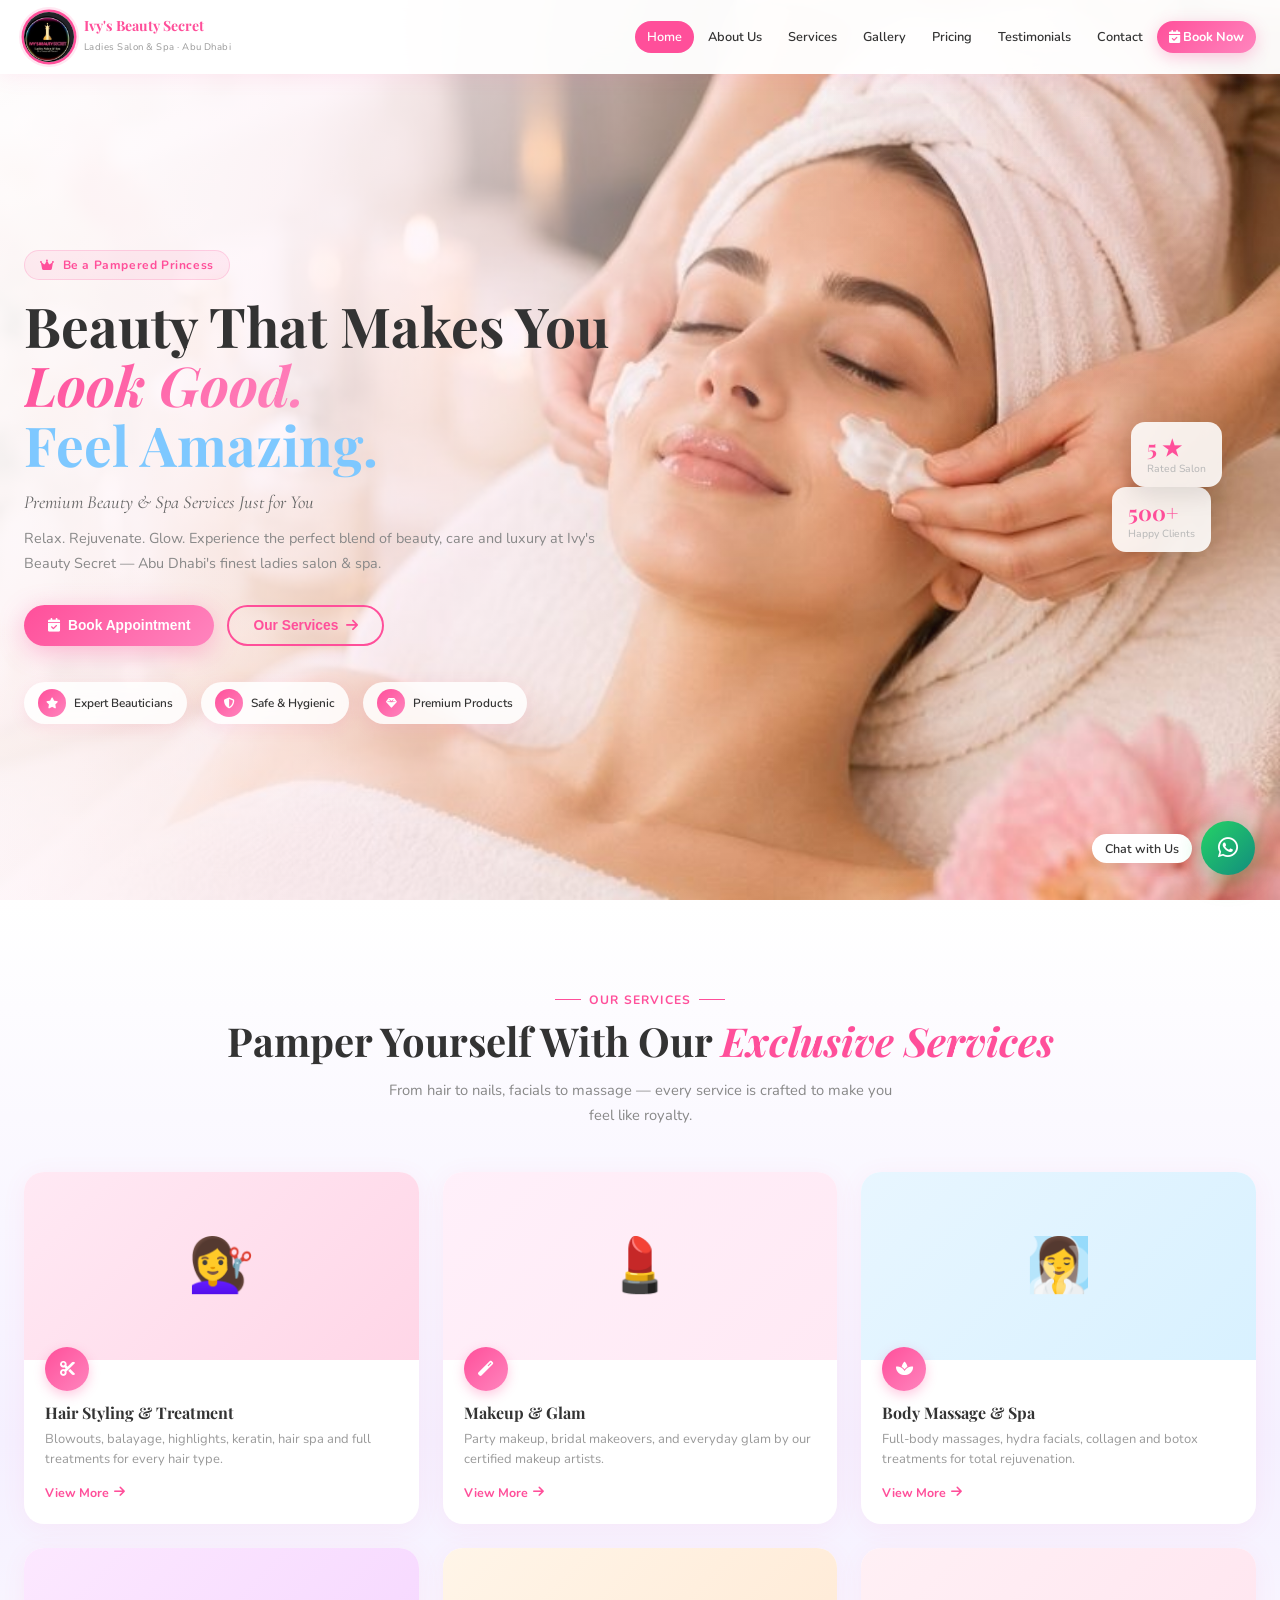
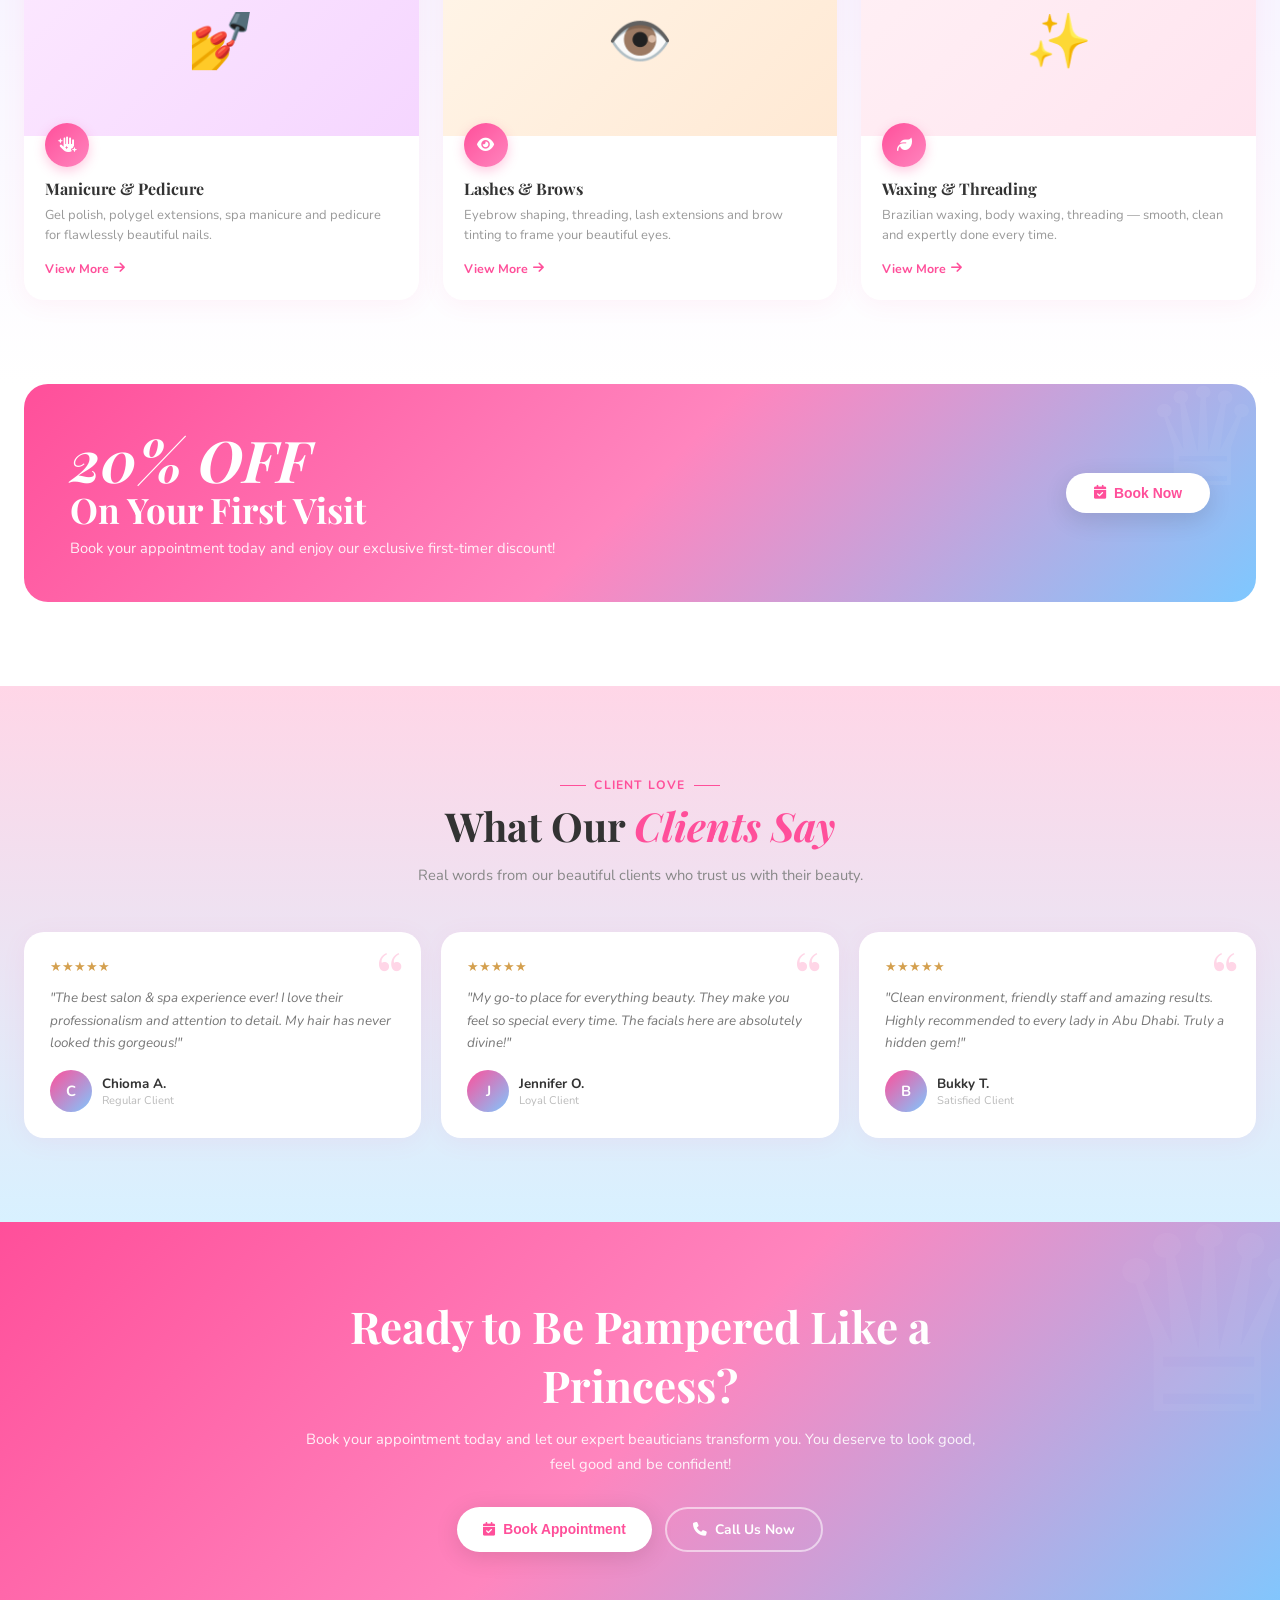
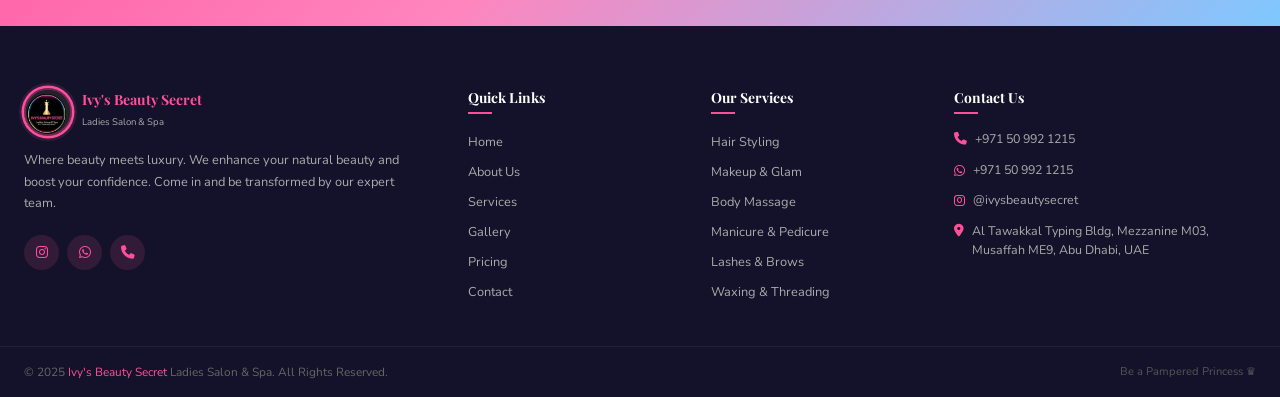
==== commit 2d1f03d4: "Add files via upload" ====
--- a/index.html
+++ b/index.html
@@ -1,294 +1,608 @@
 <!DOCTYPE html>
 <html lang="en">
 <head>
-<meta charset="UTF-8">
-<meta name="viewport" content="width=device-width, initial-scale=1.0">
-<title>Ivy's Beauty Secret | Ladies Salon & Spa — Musaffah, Abu Dhabi</title>
-<meta name="description" content="Ivy's Beauty Secret Ladies Salon & Spa in Musaffah, Abu Dhabi. Hair, makeup, facials, nails, brows, waxing & wellness. Be a pampered princess.">
-<link rel="preconnect" href="https://fonts.googleapis.com">
-<link href="https://fonts.googleapis.com/css2?family=Cormorant+Garamond:ital,wght@0,400;0,500;0,600;0,700;1,500;1,600&family=Jost:wght@300;400;500;600&display=swap" rel="stylesheet">
-<link rel="stylesheet" href="css/styles.css">
-<script src="assets/logo-data.js"></script>
+<meta charset="UTF-8"/>
+<meta name="viewport" content="width=device-width,initial-scale=1.0"/>
+<title>Ivy's Beauty Secret – Ladies Salon & Spa | Abu Dhabi</title>
+<link href="https://fonts.googleapis.com/css2?family=Playfair+Display:ital,wght@0,400;0,600;0,700;1,400;1,600&family=Cormorant+Garamond:ital,wght@0,300;0,400;0,600;1,400&family=Nunito:wght@300;400;500;600;700&display=swap" rel="stylesheet"/>
+<link rel="stylesheet" href="https://cdnjs.cloudflare.com/ajax/libs/font-awesome/6.5.0/css/all.min.css"/>
+<style>
+:root{--pink:#FF4F9A;--soft-pink:#FFD6E7;--sky:#7EC8FF;--baby-blue:#D8F1FF;--white:#FFFFFF;--lavender:#F5F0FF;--dark:#333333;--gold:#D4A04F;--fp:'Playfair Display',serif;--fs:'Cormorant Garamond',serif;--fb:'Nunito',sans-serif;--hero-bg-img:linear-gradient(135deg,#fff5fb,#eff8ff);}
+*{margin:0;padding:0;box-sizing:border-box;}html{scroll-behavior:smooth;}
+body{font-family:var(--fb);color:var(--dark);background:#fff;overflow-x:hidden;}
+canvas#pcv{position:fixed;top:0;left:0;width:100%;height:100%;pointer-events:none;z-index:0;}
+.page{display:none;position:relative;z-index:1;min-height:100vh;}.page.active{display:block;}
+
+/* NAV */
+nav{position:fixed;top:0;left:0;right:0;z-index:9999;background:rgba(255,255,255,0.96);backdrop-filter:blur(18px);box-shadow:0 2px 20px rgba(255,79,154,.1);}
+.nav-inner{max-width:1280px;margin:0 auto;padding:0 24px;display:flex;align-items:center;justify-content:space-between;height:74px;}
+.nav-logo{display:flex;align-items:center;gap:10px;cursor:pointer;text-decoration:none;}
+.logo-img{width:50px;height:50px;border-radius:50%;object-fit:cover;box-shadow:0 0 0 2.5px var(--pink),0 0 0 5px rgba(255,79,154,.13);}
+.nav-logo-text .t1{font-family:var(--fp);font-size:.88rem;font-weight:700;color:var(--pink);display:block;line-height:1.2;}
+.nav-logo-text .t2{font-size:.6rem;color:#999;letter-spacing:.05em;}
+.nav-links{display:flex;align-items:center;gap:2px;}
+.nav-links a{font-size:.8rem;font-weight:600;color:var(--dark);text-decoration:none;padding:7px 12px;border-radius:50px;transition:all .25s;cursor:pointer;}
+.nav-links a:hover,.nav-links a.active{background:var(--pink);color:#fff;}
+.nav-cta{background:linear-gradient(135deg,var(--pink),#ff85be)!important;color:#fff!important;box-shadow:0 4px 16px rgba(255,79,154,.3)!important;font-weight:700!important;}
+.hamburger{display:none;flex-direction:column;gap:5px;cursor:pointer;padding:5px;}
+.hamburger span{display:block;width:23px;height:2px;background:var(--pink);border-radius:2px;transition:all .3s;}
+.mob-menu{display:none;position:fixed;top:74px;left:0;right:0;background:rgba(255,255,255,.97);backdrop-filter:blur(18px);z-index:9998;padding:14px;flex-direction:column;gap:3px;box-shadow:0 8px 28px rgba(255,79,154,.1);}
+.mob-menu.open{display:flex;}
+.mob-menu a{font-size:.9rem;font-weight:600;color:var(--dark);text-decoration:none;padding:10px 13px;border-radius:11px;cursor:pointer;}
+.mob-menu a:hover{background:var(--soft-pink);color:var(--pink);}
+
+/* HERO */
+.hero{min-height:100vh;background-image:linear-gradient(110deg,rgba(255,255,255,.97) 0%,rgba(255,247,251,.92) 22%,rgba(255,240,248,.62) 38%,rgba(255,240,248,.18) 54%,rgba(255,240,248,.05) 68%,transparent 80%),var(--hero-bg-img);background-size:cover;background-position:center right;background-repeat:no-repeat;display:flex;align-items:center;padding-top:74px;overflow:hidden;position:relative;}
+.hblob{position:absolute;border-radius:50%;pointer-events:none;}
+.hblob.b1{width:580px;height:580px;top:-100px;right:-80px;background:radial-gradient(circle,rgba(255,79,154,.06) 0,transparent 70%);}
+.hblob.b2{width:480px;height:480px;bottom:-130px;left:-80px;background:radial-gradient(circle,rgba(255,224,196,.1) 0,transparent 70%);}
+.hero-inner{max-width:1280px;margin:0 auto;padding:58px 24px;display:grid;grid-template-columns:1.05fr .95fr;gap:56px;align-items:center;position:relative;z-index:2;}
+.hero-tag{display:inline-flex;align-items:center;gap:8px;background:rgba(255,79,154,.08);border:1px solid rgba(255,79,154,.2);border-radius:50px;padding:6px 15px;font-size:.75rem;font-weight:700;color:var(--pink);letter-spacing:.05em;margin-bottom:16px;}
+.hero-h1{font-family:var(--fp);font-size:clamp(2rem,4.3vw,3.5rem);font-weight:700;line-height:1.08;margin-bottom:13px;}
+.hero-h1 .l1{color:var(--dark);}.hero-h1 .l2{background:linear-gradient(135deg,var(--pink),#ff85be);-webkit-background-clip:text;-webkit-text-fill-color:transparent;background-clip:text;font-style:italic;}.hero-h1 .l3{color:var(--sky);}
+.hero-sub{font-family:var(--fs);font-size:1.15rem;color:#666;line-height:1.65;font-style:italic;margin-bottom:9px;}
+.hero-desc{font-size:.9rem;color:#888;line-height:1.7;margin-bottom:30px;}
+.hero-btns{display:flex;gap:13px;flex-wrap:wrap;margin-bottom:36px;}
+.btn-pink{display:inline-flex;align-items:center;gap:8px;background:linear-gradient(135deg,var(--pink),#ff85be);color:#fff;padding:12px 24px;border-radius:50px;font-weight:700;font-size:.86rem;text-decoration:none;box-shadow:0 6px 26px rgba(255,79,154,.36);transition:all .3s;border:none;cursor:pointer;}
+.btn-pink:hover{transform:translateY(-3px);box-shadow:0 10px 34px rgba(255,79,154,.48);}
+.btn-outline{display:inline-flex;align-items:center;gap:8px;background:transparent;color:var(--pink);padding:11px 24px;border-radius:50px;font-weight:700;font-size:.86rem;text-decoration:none;border:2px solid var(--pink);transition:all .3s;cursor:pointer;}
+.btn-outline:hover{background:var(--soft-pink);transform:translateY(-3px);}
+.hero-badges{display:flex;gap:14px;flex-wrap:wrap;}
+.hbadge{display:flex;align-items:center;gap:8px;background:rgba(255,255,255,.85);backdrop-filter:blur(8px);-webkit-backdrop-filter:blur(8px);border-radius:50px;padding:7px 14px;box-shadow:0 4px 16px rgba(255,79,154,.1);}
+.hbadge-icon{width:28px;height:28px;border-radius:50%;background:linear-gradient(135deg,var(--pink),#ff85be);display:flex;align-items:center;justify-content:center;color:#fff;font-size:.68rem;}
+.hbadge span{font-size:.74rem;font-weight:600;}
+.hero-img-side{display:flex;align-items:center;justify-content:center;position:relative;}
+.ring-wrap{width:400px;height:400px;position:relative;display:flex;align-items:center;justify-content:center;}
+.ring{position:absolute;inset:0;border-radius:50%;border:1.5px solid rgba(255,79,154,.17);animation:rpulse 3s ease-in-out infinite;}
+.ring:nth-child(2){inset:-20px;border-color:rgba(126,200,255,.12);animation-delay:1s;}
+.ring:nth-child(3){inset:-40px;border-color:rgba(255,79,154,.06);animation-delay:2s;}
+@keyframes rpulse{0%,100%{transform:scale(1);opacity:1;}50%{transform:scale(1.05);opacity:.55;}}
+.hero-circle{width:85%;height:85%;border-radius:50%;background:linear-gradient(135deg,#FFD6E7,#D8F1FF);display:flex;align-items:center;justify-content:center;font-size:5.5rem;position:relative;z-index:2;box-shadow:0 18px 65px rgba(255,79,154,.26);}
+.fcrd{position:absolute;background:rgba(255,255,255,.88);backdrop-filter:blur(10px);-webkit-backdrop-filter:blur(10px);border-radius:14px;padding:11px 16px;box-shadow:0 7px 26px rgba(0,0,0,.1);z-index:5;animation:cfloat 4s ease-in-out infinite;}
+@keyframes cfloat{0%,100%{transform:translateY(0);}50%{transform:translateY(-7px);}}
+.fcrd.c1{top:10%;right:8%;}.fcrd.c2{bottom:9%;right:6%;animation-delay:2s;}
+.fcrd-num{font-family:var(--fp);font-size:1.35rem;font-weight:700;color:var(--pink);}
+.fcrd-lbl{font-size:.65rem;color:#bbb;font-weight:500;}
+
+/* SECTIONS */
+section{padding:84px 0;position:relative;}
+.si{max-width:1280px;margin:0 auto;padding:0 24px;}
+.stag{display:inline-flex;align-items:center;gap:8px;color:var(--pink);font-size:.76rem;font-weight:700;letter-spacing:.1em;text-transform:uppercase;margin-bottom:9px;}
+.stag::before,.stag::after{content:'';display:block;width:26px;height:1px;background:var(--pink);}
+.sh2{font-family:var(--fp);font-size:clamp(1.65rem,3.2vw,2.5rem);font-weight:700;color:var(--dark);line-height:1.2;margin-bottom:13px;}
+.sh2 em{color:var(--pink);font-style:italic;}
+.sp{font-size:.92rem;color:#888;max-width:530px;line-height:1.7;margin-bottom:44px;}
+.tc{text-align:center;}.tc .sp,.tc .stag{margin-left:auto;margin-right:auto;}.tc .stag{justify-content:center;}
+
+/* SERVICES */
+.sec-svc{background:linear-gradient(180deg,#fff 0%,var(--lavender) 50%,#fff 100%);}
+.svc-grid{display:grid;grid-template-columns:repeat(3,1fr);gap:24px;}
+.svc-card{background:#fff;border-radius:20px;overflow:hidden;box-shadow:0 4px 25px rgba(255,79,154,.07);transition:all .4s cubic-bezier(.165,.84,.44,1);}
+.svc-card:hover{transform:translateY(-7px);box-shadow:0 14px 44px rgba(255,79,154,.16);}
+.svc-img{width:100%;height:188px;display:flex;align-items:center;justify-content:center;font-size:3.3rem;}
+.svc-body{padding:19px 21px 21px;}
+.svc-ico{width:44px;height:44px;border-radius:50%;background:linear-gradient(135deg,var(--pink),#ff85be);display:flex;align-items:center;justify-content:center;color:#fff;font-size:.95rem;margin-bottom:11px;margin-top:-32px;position:relative;z-index:2;box-shadow:0 4px 12px rgba(255,79,154,.3);}
+.svc-body h3{font-family:var(--fp);font-size:1rem;font-weight:700;margin-bottom:6px;}
+.svc-body p{font-size:.81rem;color:#999;line-height:1.55;margin-bottom:12px;}
+.svc-link{color:var(--pink);font-size:.78rem;font-weight:700;text-decoration:none;display:inline-flex;align-items:center;gap:5px;transition:gap .2s;cursor:pointer;}
+.svc-link:hover{gap:9px;}
+
+/* ABOUT */
+.about-grid{display:grid;grid-template-columns:1fr 1fr;gap:60px;align-items:center;}
+.about-imgs{display:grid;grid-template-columns:1fr 1fr;gap:11px;position:relative;}
+.ai{border-radius:17px;width:100%;height:205px;display:flex;align-items:center;justify-content:center;font-size:2.8rem;}
+.ai.wide{grid-column:span 2;height:165px;}
+.about-float{position:absolute;bottom:-16px;left:22px;background:linear-gradient(135deg,var(--pink),#ff85be);color:#fff;border-radius:16px;padding:13px 20px;box-shadow:0 7px 26px rgba(255,79,154,.36);}
+.af-num{font-family:var(--fp);font-size:1.8rem;font-weight:700;}.af-lbl{font-size:.7rem;opacity:.9;}
+.why-list{margin-top:26px;display:flex;flex-direction:column;gap:13px;}
+.why-item{display:flex;align-items:flex-start;gap:12px;}
+.wi-ico{width:33px;height:33px;min-width:33px;border-radius:50%;background:linear-gradient(135deg,rgba(255,79,154,.09),rgba(126,200,255,.09));display:flex;align-items:center;justify-content:center;color:var(--pink);font-size:.82rem;}
+.why-item h4{font-weight:700;font-size:.86rem;margin-bottom:2px;}.why-item p{font-size:.79rem;color:#999;line-height:1.5;}
+
+/* OFFER */
+.offer-strip{background:linear-gradient(135deg,var(--pink) 0%,#ff85be 50%,var(--sky) 100%);border-radius:24px;padding:44px 46px;display:flex;align-items:center;justify-content:space-between;gap:26px;margin:0 24px;position:relative;overflow:hidden;}
+.offer-strip::before{content:'♛';font-size:8.5rem;position:absolute;right:-8px;top:-36px;opacity:.05;color:#fff;pointer-events:none;}
+.offer-strip h2{font-family:var(--fp);font-size:2.2rem;font-weight:700;color:#fff;line-height:1.1;}
+.offer-strip h2 em{font-size:3.6rem;display:block;font-style:italic;}
+.offer-strip p{color:rgba(255,255,255,.9);margin-top:8px;font-size:.92rem;}
+.btn-white{background:#fff;color:var(--pink);padding:12px 28px;border-radius:50px;font-weight:700;font-size:.87rem;text-decoration:none;display:inline-flex;align-items:center;gap:8px;box-shadow:0 7px 25px rgba(0,0,0,.12);transition:all .3s;cursor:pointer;border:none;white-space:nowrap;}
+.btn-white:hover{transform:translateY(-3px);}
+
+/* TESTIMONIALS */
+.sec-testi{background:linear-gradient(180deg,var(--soft-pink) 0%,var(--baby-blue) 100%);}
+.testi-grid{display:grid;grid-template-columns:repeat(3,1fr);gap:20px;}
+.tc-card{background:#fff;border-radius:20px;padding:26px;box-shadow:0 4px 24px rgba(255,79,154,.07);transition:all .3s;position:relative;}
+.tc-card::before{content:'\201C';font-family:var(--fp);font-size:4.5rem;color:var(--soft-pink);position:absolute;top:7px;right:16px;line-height:1;}
+.tc-card:hover{transform:translateY(-5px);box-shadow:0 11px 35px rgba(255,79,154,.13);}
+.tc-stars{color:var(--gold);font-size:.8rem;margin-bottom:11px;}
+.tc-text{font-size:.84rem;color:#777;line-height:1.65;margin-bottom:16px;font-style:italic;}
+.tc-user{display:flex;align-items:center;gap:10px;}
+.tc-av{width:42px;height:42px;border-radius:50%;background:linear-gradient(135deg,var(--pink),var(--sky));display:flex;align-items:center;justify-content:center;color:#fff;font-weight:700;font-size:.92rem;flex-shrink:0;}
+.tc-name{font-weight:700;font-size:.84rem;}.tc-role{font-size:.7rem;color:#bbb;}
+
+/* GALLERY */
+.gal-grid{display:grid;grid-template-columns:repeat(4,1fr);grid-auto-rows:205px;gap:13px;}
+.gi{border-radius:15px;overflow:hidden;position:relative;cursor:pointer;display:flex;align-items:center;justify-content:center;font-size:2.8rem;transition:transform .4s;}
+.gi:hover{transform:scale(1.02);}
+.gi.tall{grid-row:span 2;}.gi.wide{grid-column:span 2;}
+.gi-ov{position:absolute;inset:0;background:linear-gradient(to top,rgba(255,79,154,.62),transparent);opacity:0;transition:opacity .3s;display:flex;align-items:flex-end;padding:16px;}
+.gi-ov span{color:#fff;font-weight:600;font-size:.85rem;}
+.gi:hover .gi-ov{opacity:1;}
+
+/* PRICING */
+.sec-price{background:linear-gradient(180deg,var(--lavender) 0%,#fff 100%);}
+.ptabs{display:flex;gap:7px;flex-wrap:wrap;justify-content:center;margin-bottom:42px;}
+.ptab{padding:8px 20px;border-radius:50px;border:2px solid var(--soft-pink);background:#fff;color:var(--dark);font-weight:600;font-size:.8rem;cursor:pointer;transition:all .25s;}
+.ptab.active,.ptab:hover{background:var(--pink);border-color:var(--pink);color:#fff;}
+.ppanel{display:none;}.ppanel.active{display:block;}
+.price-tbl{background:#fff;border-radius:20px;overflow:hidden;box-shadow:0 4px 25px rgba(255,79,154,.07);}
+.pr{display:flex;align-items:center;justify-content:space-between;padding:14px 24px;border-bottom:1px solid #fdf0f6;}
+.pr:last-child{border-bottom:none;}.pr:nth-child(even){background:#fff9fc;}
+.pr h4{font-weight:600;font-size:.86rem;}.pr span{font-family:var(--fp);font-weight:700;color:var(--pink);font-size:.98rem;}
+
+/* CONTACT */
+.contact-grid{display:grid;grid-template-columns:1fr 1fr;gap:50px;align-items:start;}
+.c-info{background:linear-gradient(135deg,var(--pink),#ff85be);border-radius:24px;padding:36px;color:#fff;}
+.c-info h3{font-family:var(--fp);font-size:1.35rem;font-weight:700;margin-bottom:7px;}
+.c-info>.cp{opacity:.9;font-size:.86rem;margin-bottom:26px;line-height:1.6;}
+.cd{display:flex;align-items:flex-start;gap:12px;margin-bottom:18px;}
+.cd-ico{width:36px;height:36px;min-width:36px;border-radius:50%;background:rgba(255,255,255,.2);display:flex;align-items:center;justify-content:center;font-size:.88rem;}
+.cd h4{font-weight:700;font-size:.8rem;opacity:.85;margin-bottom:3px;}
+.cd a,.cd span{color:#fff;text-decoration:none;font-size:.85rem;font-weight:600;display:block;}
+.c-socs{display:flex;gap:9px;margin-top:26px;}
+.csoc{width:38px;height:38px;border-radius:50%;background:rgba(255,255,255,.2);display:flex;align-items:center;justify-content:center;color:#fff;text-decoration:none;font-size:.9rem;transition:all .25s;}
+.csoc:hover{background:#fff;color:var(--pink);}
+.c-form{background:#fff;border-radius:24px;padding:36px;box-shadow:0 4px 25px rgba(255,79,154,.07);}
+.c-form h3{font-family:var(--fp);font-size:1.3rem;font-weight:700;margin-bottom:20px;}
+.fg{margin-bottom:14px;}
+.fg label{display:block;font-weight:600;font-size:.78rem;margin-bottom:5px;}
+.fg input,.fg select,.fg textarea{width:100%;padding:10px 13px;border:2px solid var(--soft-pink);border-radius:10px;font-family:var(--fb);font-size:.86rem;color:var(--dark);outline:none;transition:border-color .25s;}
+.fg input:focus,.fg select:focus,.fg textarea:focus{border-color:var(--pink);}
+.fg textarea{height:95px;resize:vertical;}.fg-row{display:grid;grid-template-columns:1fr 1fr;gap:13px;}
+.sub-btn{width:100%;background:linear-gradient(135deg,var(--pink),#ff85be);color:#fff;padding:12px;border-radius:50px;font-weight:700;font-size:.9rem;border:none;cursor:pointer;box-shadow:0 5px 20px rgba(255,79,154,.3);transition:all .3s;display:flex;align-items:center;justify-content:center;gap:8px;}
+.sub-btn:hover{transform:translateY(-2px);box-shadow:0 9px 30px rgba(255,79,154,.42);}
+
+/* CTA */
+.sec-cta{background:linear-gradient(135deg,#FF4F9A,#ff85be,#7EC8FF);padding:74px 0;overflow:hidden;position:relative;}
+.sec-cta::before{content:'♛';font-size:16rem;position:absolute;right:-44px;top:-70px;opacity:.04;color:#fff;pointer-events:none;}
+.cta-inner{max-width:720px;margin:0 auto;text-align:center;padding:0 24px;}
+.cta-inner h2{font-family:var(--fp);font-size:clamp(1.8rem,3.8vw,2.75rem);font-weight:700;color:#fff;margin-bottom:13px;}
+.cta-inner p{color:rgba(255,255,255,.9);font-size:.92rem;margin-bottom:30px;line-height:1.7;}
+.cta-btns{display:flex;gap:13px;justify-content:center;flex-wrap:wrap;}
+.btn-ws{background:#fff;color:var(--pink);padding:12px 26px;border-radius:50px;font-weight:700;font-size:.86rem;text-decoration:none;display:inline-flex;align-items:center;gap:8px;box-shadow:0 5px 25px rgba(0,0,0,.12);transition:all .3s;cursor:pointer;border:none;}
+.btn-ws:hover{transform:translateY(-3px);}
+.btn-wo{background:transparent;color:#fff;padding:11px 26px;border-radius:50px;font-weight:700;font-size:.86rem;text-decoration:none;border:2px solid rgba(255,255,255,.55);display:inline-flex;align-items:center;gap:8px;transition:all .3s;cursor:pointer;}
+.btn-wo:hover{background:rgba(255,255,255,.1);transform:translateY(-3px);}
+
+/* SERVICE LIST */
+.svc-list-grid{display:grid;grid-template-columns:repeat(2,1fr);gap:20px;}
+.slc{background:#fff;border-radius:17px;padding:24px;box-shadow:0 4px 20px rgba(255,79,154,.07);border-left:4px solid var(--pink);}
+.slc h3{font-family:var(--fp);font-size:1rem;font-weight:700;margin-bottom:12px;display:flex;align-items:center;gap:8px;}
+.slc h3 i{color:var(--pink);}
+.slc ul{list-style:none;}
+.slc ul li{font-size:.81rem;color:#888;padding:4px 0;border-bottom:1px dashed #fce4ef;display:flex;align-items:center;gap:7px;}
+.slc ul li:last-child{border-bottom:none;}
+.slc ul li::before{content:'✦';font-size:.42rem;color:var(--pink);}
+
+/* INNER PAGE HERO */
+.inner-hero{background:linear-gradient(135deg,#fff5fb 0%,#ffe9f4 50%,#eff8ff 100%);padding:136px 24px 68px;text-align:center;position:relative;overflow:hidden;}
+.inner-hero h1{font-family:var(--fp);font-size:clamp(1.9rem,3.8vw,3rem);font-weight:700;color:var(--dark);margin-bottom:11px;}
+.inner-hero h1 em{color:var(--pink);font-style:italic;}
+.inner-hero p{font-size:.96rem;color:#888;max-width:480px;margin:0 auto;}
+.breadcrumb{display:flex;align-items:center;justify-content:center;gap:7px;font-size:.75rem;color:#bbb;margin-top:14px;}
+.breadcrumb span{color:var(--pink);cursor:pointer;font-weight:600;}
+
+/* FOOTER */
+footer{background:#14122a;color:#fff;padding:62px 0 0;}
+.fi{max-width:1280px;margin:0 auto;padding:0 24px;display:grid;grid-template-columns:2fr 1fr 1fr 1.5fr;gap:42px;}
+.flogo{display:flex;align-items:center;gap:10px;margin-bottom:14px;}
+.flogo .logo-img{width:48px;height:48px;border:2px solid rgba(255,79,154,.38);}
+.flogo .t1{font-family:var(--fp);font-size:.88rem;font-weight:700;color:var(--pink);display:block;line-height:1.2;}
+.flogo .t2{font-size:.6rem;color:#aaa;}
+.fb-brand p{color:#aaa;font-size:.8rem;line-height:1.7;margin-bottom:20px;}
+.fsoc{display:flex;gap:8px;}
+.fsoc a{width:35px;height:35px;border-radius:50%;background:rgba(255,79,154,.13);display:flex;align-items:center;justify-content:center;color:var(--pink);text-decoration:none;font-size:.85rem;transition:all .25s;}
+.fsoc a:hover{background:var(--pink);color:#fff;}
+.fcol h4{font-family:var(--fp);font-size:.87rem;font-weight:700;margin-bottom:16px;padding-bottom:8px;position:relative;}
+.fcol h4::after{content:'';position:absolute;bottom:0;left:0;width:24px;height:2px;background:var(--pink);}
+.fcol ul{list-style:none;}
+.fcol ul li{margin-bottom:8px;}
+.fcol ul li a{color:#aaa;text-decoration:none;font-size:.8rem;transition:color .2s;cursor:pointer;}
+.fcol ul li a:hover{color:var(--pink);}
+.fcd{display:flex;align-items:flex-start;gap:8px;margin-bottom:12px;}
+.fcd i{color:var(--pink);margin-top:3px;font-size:.8rem;}
+.fcd a,.fcd span{color:#aaa;text-decoration:none;font-size:.78rem;line-height:1.5;}
+.fcd a:hover{color:var(--pink);}
+.foot-bot{border-top:1px solid rgba(255,255,255,.06);padding:17px 24px;max-width:1280px;margin:36px auto 0;display:flex;align-items:center;justify-content:space-between;flex-wrap:wrap;gap:8px;}
+.foot-bot p{color:#666;font-size:.74rem;}
+.foot-bot em{color:var(--pink);font-style:normal;}
+
+/* REVEAL */
+.reveal{opacity:0;transform:translateY(26px);transition:all .65s cubic-bezier(.165,.84,.44,1);}
+.reveal.vis{opacity:1;transform:translateY(0);}
+
+/* WA FLOAT */
+.wa-float{position:fixed;bottom:25px;right:25px;z-index:99999;display:flex;align-items:center;gap:9px;}
+.wa-float a{width:54px;height:54px;border-radius:50%;background:linear-gradient(135deg,#25D366,#128C7E);display:flex;align-items:center;justify-content:center;color:#fff;font-size:1.45rem;text-decoration:none;box-shadow:0 5px 26px rgba(37,211,102,.4);animation:wabounce 2s ease-in-out infinite;}
+@keyframes wabounce{0%,100%{transform:scale(1);}50%{transform:scale(1.07);}}
+.wa-lbl{background:#fff;border-radius:50px;padding:6px 13px;font-size:.78rem;font-weight:600;color:#333;box-shadow:0 3px 16px rgba(0,0,0,.08);white-space:nowrap;}
+#bktop{position:fixed;bottom:92px;right:25px;width:40px;height:40px;background:var(--pink);color:#fff;border-radius:50%;display:none;align-items:center;justify-content:center;cursor:pointer;z-index:9999;box-shadow:0 4px 16px rgba(255,79,154,.36);font-size:.9rem;transition:all .3s;border:none;}
+#bktop.show{display:flex;}
+#bktop:hover{transform:translateY(-3px);}
+
+@media(max-width:1024px){
+.hero-inner,.about-grid,.contact-grid{grid-template-columns:1fr;}
+.hero-img-side{display:none;}.hero-btns,.hero-badges{justify-content:center;}.hero-inner{text-align:center;}
+.hero{background-image:linear-gradient(180deg,rgba(255,255,255,.96) 0%,rgba(255,247,251,.9) 30%,rgba(255,240,248,.55) 50%,rgba(255,240,248,.2) 68%,rgba(255,240,248,.06) 100%),var(--hero-bg-img);background-position:center 18%;}
+.svc-grid,.testi-grid{grid-template-columns:repeat(2,1fr);}
+.fi{grid-template-columns:1fr 1fr;}.gal-grid{grid-template-columns:repeat(2,1fr);}
+.svc-list-grid{grid-template-columns:1fr;}
+}
+@media(max-width:768px){
+.nav-links,.nav-cta{display:none!important;}.hamburger{display:flex;}
+.hero{background-position:center 14%;}
+.svc-grid,.testi-grid,.svc-list-grid{grid-template-columns:1fr;}
+.offer-strip{flex-direction:column;text-align:center;margin:0 12px;padding:34px 26px;}
+.fi{grid-template-columns:1fr;}.gal-grid{grid-template-columns:repeat(2,1fr);}
+.fg-row{grid-template-columns:1fr;}.ptab{padding:7px 13px;font-size:.75rem;}
+}
+</style>
 </head>
 <body>
-
-<!-- ===== Header ===== -->
-<header class="site-header">
-  <a href="index.html" class="brand">
-    <span class="brand-mark halo-ring"><img id="logoHeader" alt="Ivy's Beauty Secret crest"></span>
-    <span class="brand-text">
-      <span class="name">Ivy's Beauty Secret</span>
-      <span class="tag">Ladies Salon &amp; Spa</span>
-    </span>
-  </a>
-  <nav class="nav-desktop">
-    <a href="index.html" class="active">Home</a>
-    <a href="about.html">About</a>
-    <a href="services.html">Services</a>
-    <a href="contact.html">Contact</a>
-  </nav>
-  <div class="nav-cta">
-    <a href="tel:+971509921215" class="btn btn-outline">+971 50 992 1215</a>
-    <a href="https://wa.me/971509921215" target="_blank" rel="noopener" class="btn btn-gold">Book Now</a>
+<canvas id="pcv"></canvas>
+
+<div class="wa-float">
+  <span class="wa-lbl">Chat with Us</span>
+  <a href="https://wa.me/971509921215" target="_blank" aria-label="WhatsApp"><i class="fab fa-whatsapp"></i></a>
+</div>
+<button id="bktop" onclick="window.scrollTo({top:0,behavior:'smooth'})"><i class="fas fa-chevron-up"></i></button>
+
+<!-- NAVBAR -->
+<nav id="mainNav">
+  <div class="nav-inner">
+    <a class="nav-logo" onclick="showPage('home')">
+      <img class="logo-img" id="navLogo" src="" alt="Ivy's Beauty Secret Logo"/>
+      <div class="nav-logo-text"><span class="t1">Ivy's Beauty Secret</span><span class="t2">Ladies Salon & Spa · Abu Dhabi</span></div>
+    </a>
+    <div class="nav-links">
+      <a onclick="showPage('home')" id="nav-home" class="active">Home</a>
+      <a onclick="showPage('about')" id="nav-about">About Us</a>
+      <a onclick="showPage('services')" id="nav-services">Services</a>
+      <a onclick="showPage('gallery')" id="nav-gallery">Gallery</a>
+      <a onclick="showPage('pricing')" id="nav-pricing">Pricing</a>
+      <a onclick="showPage('testimonials')" id="nav-testi">Testimonials</a>
+      <a onclick="showPage('contact')" id="nav-contact">Contact</a>
+      <a onclick="showPage('contact')" class="nav-cta"><i class="fas fa-calendar-check"></i> Book Now</a>
+    </div>
+    <div class="hamburger" onclick="toggleMob()"><span></span><span></span><span></span></div>
   </div>
-  <button class="menu-toggle" aria-label="Open menu"><span></span><span></span><span></span></button>
-</header>
-
-<nav class="mobile-nav">
-  <a href="index.html" class="active">Home</a>
-  <a href="about.html">About</a>
-  <a href="services.html">Services</a>
-  <a href="contact.html">Contact</a>
-  <a href="https://wa.me/971509921215" target="_blank" rel="noopener" class="btn btn-gold">Book Now</a>
 </nav>
-
-<!-- ===== Hero ===== -->
-<section class="hero">
-  <div class="hero-bg"></div>
-  <div class="hero-glow"></div>
-  <div class="hero-particles"></div>
-  <div class="container hero-inner">
-    <div class="hero-copy">
-      <span class="eyebrow">Musaffah · Abu Dhabi</span>
-      <h1 class="hero-title">Be a<br><em>Pampered</em> Princess</h1>
-      <p class="hero-sub">An intimate ladies salon &amp; spa where every visit is composed, not rushed — expert hair artistry, bridal beauty, skin care and nail design in the heart of Musaffah.</p>
-      <div class="hero-actions">
-        <a href="https://wa.me/971509921215" target="_blank" rel="noopener" class="btn btn-gold">Book an Appointment</a>
-        <a href="services.html" class="btn btn-outline">Explore Services</a>
-      </div>
-      <div class="hero-meta">
-        <div><b>30+</b><span>Signature Services</span></div>
-        <div><b>5★</b><span>Client Rated</span></div>
-        <div><b>UAE</b><span>Licensed Studio</span></div>
-      </div>
-    </div>
-    <div class="hero-art">
-      <div class="hero-medallion">
-        <div class="orbit-ring"></div>
-        <img id="logoHero" alt="Ivy's Beauty Secret crest — gold queen chess piece in an iridescent ring">
-      </div>
-    </div>
-  </div>
-  <div class="scroll-cue"><span>Scroll</span><span class="line"></span></div>
-</section>
-
-<!-- ===== Signature marquee ===== -->
-<div class="signature-strip">
-  <div class="container">
-    <div class="marquee">
-      <span>Hair Artistry</span>
-      <span>Bridal Makeup</span>
-      <span>Hydra Facials</span>
-      <span>Nail Design</span>
-      <span>Brow Sculpting</span>
-      <span>Brazilian Waxing</span>
-      <span>Relaxing Massage</span>
-    </div>
-  </div>
-</div>
-
-<!-- ===== Intro / About teaser ===== -->
-<section class="section">
-  <div class="container feature-split">
-    <div class="reveal">
-      <span class="eyebrow">Our Story</span>
-      <h2 class="fs-h2" style="font-size:var(--fs-h2); margin-top:1rem;">A secret worth keeping,<br><span class="italic-serif">until you experience it</span></h2>
-      <p style="margin-top:1.4rem; color:rgba(21,17,15,0.7); max-width:32em;">Ivy's Beauty Secret was founded on a simple belief — that every woman deserves a space designed entirely around her. From the moment you step into our Musaffah studio, our therapists and stylists craft each appointment around your features, your event, and your mood.</p>
-      <p style="margin-top:1rem; color:rgba(21,17,15,0.7); max-width:32em;">No rush, no compromise — only considered craft, premium products, and a calm, beautifully appointed room to be cared for in.</p>
-      <a href="about.html" class="btn btn-outline-dark mt-2">Discover Our Story</a>
-    </div>
-    <div class="reveal reveal-delay-2">
-      <div class="feature-media">
-        <div class="frame"></div>
-        <div class="photo halo-ring"><img id="logoFeature" alt="Ivy's Beauty Secret crest" style="border-radius:50%; position:relative; z-index:1;"></div>
-      </div>
-    </div>
-  </div>
-</section>
-
-<!-- ===== Service categories ===== -->
-<section class="section section-dark">
-  <div class="container">
-    <div class="section-head center reveal">
-      <span class="eyebrow">What We Do</span>
-      <h2>Six Studios of Care, <span class="italic-serif">One Address</span></h2>
-      <p>Every category is led by a specialist — so whichever secret you're here for, you're in considered hands.</p>
-    </div>
-    <div class="cat-grid">
-      <div class="cat-card reveal">
-        <span class="cat-count">01</span>
-        <div class="cat-icon">✦</div>
-        <h3>Hair Services</h3>
-        <p>Cuts, colour, balayage, keratin &amp; botox treatments, extensions and full hair spa rituals.</p>
-      </div>
-      <div class="cat-card reveal reveal-delay-1">
-        <span class="cat-count">02</span>
-        <div class="cat-icon">✦</div>
-        <h3>Beauty &amp; Makeup</h3>
-        <p>Bridal and party makeup, full makeovers tailored to your occasion and skin tone.</p>
-      </div>
-      <div class="cat-card reveal reveal-delay-2">
-        <span class="cat-count">03</span>
-        <div class="cat-icon">✦</div>
-        <h3>Facials &amp; Skin Care</h3>
-        <p>HydraFacial, acne treatment and bleaching for visibly radiant, even-toned skin.</p>
-      </div>
-      <div class="cat-card reveal">
-        <span class="cat-count">04</span>
-        <div class="cat-icon">✦</div>
-        <h3>Nail Studio</h3>
-        <p>Manicure &amp; pedicure spa, gel and polygel extensions in any finish you imagine.</p>
-      </div>
-      <div class="cat-card reveal reveal-delay-1">
-        <span class="cat-count">05</span>
-        <div class="cat-icon">✦</div>
-        <h3>Brows, Lashes &amp; Waxing</h3>
-        <p>Precision threading, brow shaping and full body or Brazilian waxing.</p>
-      </div>
-      <div class="cat-card reveal reveal-delay-2">
-        <span class="cat-count">06</span>
-        <div class="cat-icon">✦</div>
-        <h3>Wellness</h3>
-        <p>Therapeutic massage to close out your visit in complete relaxation.</p>
-      </div>
-    </div>
-    <div class="text-center mt-2 reveal">
-      <a href="services.html" class="btn btn-gold">View Full Menu &amp; Pricing</a>
-    </div>
-  </div>
-</section>
-
-<!-- ===== Why choose us / values ===== -->
-<section class="section section-blush">
-  <div class="container">
-    <div class="section-head center reveal">
-      <span class="eyebrow">The Difference</span>
-      <h2>Why Women Choose <span class="italic-serif">Ivy's</span></h2>
-    </div>
-    <div class="value-row">
-      <div class="value-card reveal">
-        <div class="vi">✦</div>
-        <h4>Premium Products</h4>
-        <p>Only professional-grade, salon-trusted formulas on your hair and skin.</p>
-      </div>
-      <div class="value-card reveal reveal-delay-1">
-        <div class="vi">✦</div>
-        <h4>Specialist Stylists</h4>
-        <p>Every category — hair, makeup, nails — led by a dedicated expert.</p>
-      </div>
-      <div class="value-card reveal reveal-delay-2">
-        <div class="vi">✦</div>
-        <h4>Private &amp; Comfortable</h4>
-        <p>A ladies-only studio designed for ease, privacy and quiet luxury.</p>
-      </div>
-      <div class="value-card reveal reveal-delay-3">
-        <div class="vi">✦</div>
-        <h4>Tailored to You</h4>
-        <p>Consultations that consider your features, lifestyle and occasion.</p>
-      </div>
-    </div>
-  </div>
-</section>
-
-<!-- ===== Testimonials ===== -->
-<section class="section">
-  <div class="container">
-    <div class="section-head center reveal">
-      <span class="eyebrow">Client Words</span>
-      <h2>Pampered <span class="italic-serif">Princesses</span> Speak</h2>
-    </div>
-    <div class="testi-grid">
-      <div class="testi-card reveal">
-        <div class="stars">★★★★★</div>
-        <p>My balayage came out exactly how I pictured it. The team genuinely listens before they touch a single strand.</p>
-        <div class="who">Fatima R.</div>
-        <div class="where">Musaffah, Abu Dhabi</div>
-      </div>
-      <div class="testi-card reveal reveal-delay-1">
-        <div class="stars">★★★★★</div>
-        <p>Booked bridal makeup for my sister's wedding — flawless, long-lasting, and the studio felt so calm getting ready.</p>
-        <div class="who">Aaliyah K.</div>
-        <div class="where">Abu Dhabi</div>
-      </div>
-      <div class="testi-card reveal reveal-delay-2">
-        <div class="stars">★★★★★</div>
-        <p>The HydraFacial and gel pedicure combo is now my monthly ritual. Clean, professional, and worth every dirham.</p>
-        <div class="who">Sara M.</div>
-        <div class="where">Mussafah ME9</div>
-      </div>
-    </div>
-  </div>
-</section>
-
-<!-- ===== CTA Band ===== -->
-<section class="cta-band">
-  <div class="hero-glow"></div>
-  <div class="container">
-    <span class="eyebrow">Reserve Your Visit</span>
-    <h2 class="mt-2">Your Secret Starts <span class="italic-serif">Here</span></h2>
-    <p>Message us on WhatsApp or call directly — our team will help you choose the right service and time.</p>
-    <div class="cta-actions">
-      <a href="https://wa.me/971509921215" target="_blank" rel="noopener" class="btn btn-gold">Chat on WhatsApp</a>
-      <a href="tel:+971509921215" class="btn btn-outline">Call +971 50 992 1215</a>
-    </div>
-  </div>
-</section>
-
-<!-- ===== Footer ===== -->
-<footer class="site-footer">
-  <div class="container">
-    <div class="footer-grid">
-      <div class="footer-brand">
-        <a href="index.html" class="brand">
-          <span class="brand-mark halo-ring"><img id="logoFooter" alt="Ivy's Beauty Secret crest"></span>
-          <span class="brand-text">
-            <span class="name" style="color:var(--ivory);">Ivy's Beauty Secret</span>
-            <span class="tag">Ladies Salon &amp; Spa</span>
-          </span>
-        </a>
-        <p>A private ladies salon &amp; spa in Musaffah, Abu Dhabi — be a pampered princess, one visit at a time.</p>
-        <div class="social-row mt-2">
-          <a href="https://www.instagram.com/ivysbeautysecret/?hl=en" target="_blank" rel="noopener" aria-label="Instagram">IG</a>
-          <a href="https://wa.me/971509921215" target="_blank" rel="noopener" aria-label="WhatsApp">WA</a>
+<div class="mob-menu" id="mobMenu">
+  <a onclick="showPage('home');closeMob()">Home</a>
+  <a onclick="showPage('about');closeMob()">About Us</a>
+  <a onclick="showPage('services');closeMob()">Services</a>
+  <a onclick="showPage('gallery');closeMob()">Gallery</a>
+  <a onclick="showPage('pricing');closeMob()">Pricing</a>
+  <a onclick="showPage('testimonials');closeMob()">Testimonials</a>
+  <a onclick="showPage('contact');closeMob()">Contact</a>
+  <a onclick="showPage('contact');closeMob()" style="background:var(--pink);color:#fff;border-radius:11px;margin-top:5px;"><i class="fas fa-calendar-check"></i> Book Appointment</a>
+</div>
+
+<!-- =========== HOME =========== -->
+<div class="page active" id="page-home">
+  <div class="hero">
+    <div class="hblob b1"></div><div class="hblob b2"></div>
+    <div class="hero-inner">
+      <div>
+        <div class="hero-tag"><i class="fas fa-crown"></i> Be a Pampered Princess</div>
+        <h1 class="hero-h1"><span class="l1">Beauty That Makes You</span><br><span class="l2">Look Good.</span><br><span class="l3">Feel Amazing.</span></h1>
+        <p class="hero-sub">Premium Beauty & Spa Services Just for You</p>
+        <p class="hero-desc">Relax. Rejuvenate. Glow. Experience the perfect blend of beauty, care and luxury at Ivy's Beauty Secret — Abu Dhabi's finest ladies salon & spa.</p>
+        <div class="hero-btns">
+          <button class="btn-pink" onclick="showPage('contact')"><i class="fas fa-calendar-check"></i> Book Appointment</button>
+          <button class="btn-outline" onclick="showPage('services')">Our Services <i class="fas fa-arrow-right"></i></button>
+        </div>
+        <div class="hero-badges">
+          <div class="hbadge"><div class="hbadge-icon"><i class="fas fa-star"></i></div><span>Expert Beauticians</span></div>
+          <div class="hbadge"><div class="hbadge-icon"><i class="fas fa-shield-alt"></i></div><span>Safe & Hygienic</span></div>
+          <div class="hbadge"><div class="hbadge-icon"><i class="fas fa-gem"></i></div><span>Premium Products</span></div>
         </div>
       </div>
-      <div class="footer-col">
-        <h4>Explore</h4>
-        <a href="index.html">Home</a>
-        <a href="about.html">About Us</a>
-        <a href="services.html">Services</a>
-        <a href="contact.html">Contact</a>
+      <div class="hero-img-side">
+        <div class="fcrd c1"><div class="fcrd-num">500+</div><div class="fcrd-lbl">Happy Clients</div></div>
+        <div class="fcrd c2"><div class="fcrd-num">5 ★</div><div class="fcrd-lbl">Rated Salon</div></div>
       </div>
-      <div class="footer-col">
-        <h4>Categories</h4>
-        <a href="services.html#hair">Hair Services</a>
-        <a href="services.html#beauty">Beauty &amp; Makeup</a>
-        <a href="services.html#nails">Nail Studio</a>
-        <a href="services.html#brows">Brows &amp; Waxing</a>
+    </div>
+  </div>
+
+  <!-- Services Preview -->
+  <section class="sec-svc">
+    <div class="si">
+      <div class="tc"><div class="stag">Our Services</div><h2 class="sh2">Pamper Yourself With Our <em>Exclusive Services</em></h2><p class="sp">From hair to nails, facials to massage — every service is crafted to make you feel like royalty.</p></div>
+      <div class="svc-grid">
+        <div class="svc-card reveal"><div class="svc-img" style="background:linear-gradient(135deg,#ffe9f4,#ffd6e7);">💇‍♀️</div><div class="svc-body"><div class="svc-ico"><i class="fas fa-cut"></i></div><h3>Hair Styling & Treatment</h3><p>Blowouts, balayage, highlights, keratin, hair spa and full treatments for every hair type.</p><a class="svc-link" onclick="showPage('services')">View More <i class="fas fa-arrow-right"></i></a></div></div>
+        <div class="svc-card reveal"><div class="svc-img" style="background:linear-gradient(135deg,#fff0fa,#ffe9f4);">💄</div><div class="svc-body"><div class="svc-ico"><i class="fas fa-magic"></i></div><h3>Makeup & Glam</h3><p>Party makeup, bridal makeovers, and everyday glam by our certified makeup artists.</p><a class="svc-link" onclick="showPage('services')">View More <i class="fas fa-arrow-right"></i></a></div></div>
+        <div class="svc-card reveal"><div class="svc-img" style="background:linear-gradient(135deg,#e8f6ff,#d8f1ff);">🧖‍♀️</div><div class="svc-body"><div class="svc-ico"><i class="fas fa-spa"></i></div><h3>Body Massage & Spa</h3><p>Full-body massages, hydra facials, collagen and botox treatments for total rejuvenation.</p><a class="svc-link" onclick="showPage('services')">View More <i class="fas fa-arrow-right"></i></a></div></div>
+        <div class="svc-card reveal"><div class="svc-img" style="background:linear-gradient(135deg,#fce8ff,#f5d6ff);">💅</div><div class="svc-body"><div class="svc-ico"><i class="fas fa-hand-sparkles"></i></div><h3>Manicure & Pedicure</h3><p>Gel polish, polygel extensions, spa manicure and pedicure for flawlessly beautiful nails.</p><a class="svc-link" onclick="showPage('services')">View More <i class="fas fa-arrow-right"></i></a></div></div>
+        <div class="svc-card reveal"><div class="svc-img" style="background:linear-gradient(135deg,#fff5e8,#ffe9d4);">👁️</div><div class="svc-body"><div class="svc-ico"><i class="fas fa-eye"></i></div><h3>Lashes & Brows</h3><p>Eyebrow shaping, threading, lash extensions and brow tinting to frame your beautiful eyes.</p><a class="svc-link" onclick="showPage('services')">View More <i class="fas fa-arrow-right"></i></a></div></div>
+        <div class="svc-card reveal"><div class="svc-img" style="background:linear-gradient(135deg,#fff0f5,#ffe4ef);">✨</div><div class="svc-body"><div class="svc-ico"><i class="fas fa-leaf"></i></div><h3>Waxing & Threading</h3><p>Brazilian waxing, body waxing, threading — smooth, clean and expertly done every time.</p><a class="svc-link" onclick="showPage('services')">View More <i class="fas fa-arrow-right"></i></a></div></div>
       </div>
-      <div class="footer-col">
-        <h4>Visit</h4>
-        <p>Al Tawakkal Typing Building,<br>Mezzanine Floor, M03,<br>Musaffah ME9, Abu Dhabi</p>
-        <a href="tel:+971509921215">+971 50 992 1215</a>
+    </div>
+  </section>
+
+  <!-- Offer -->
+  <section style="padding:0 0 84px;">
+    <div class="si" style="padding:0;">
+      <div class="offer-strip">
+        <div><h2><em>20% OFF</em>On Your First Visit</h2><p>Book your appointment today and enjoy our exclusive first-timer discount!</p></div>
+        <button class="btn-white" onclick="showPage('contact')"><i class="fas fa-calendar-check"></i> Book Now</button>
       </div>
     </div>
-    <div class="footer-bottom">
-      <span>© <span class="current-year"></span> Ivy's Beauty Secret Ladies Salon &amp; Spa. All rights reserved.</span>
-      <span>Designed with care in Abu Dhabi</span>
-    </div>
+  </section>
+
+  <!-- Testimonials -->
+  <section class="sec-testi">
+    <div class="si">
+      <div class="tc"><div class="stag">Client Love</div><h2 class="sh2">What Our <em>Clients Say</em></h2><p class="sp">Real words from our beautiful clients who trust us with their beauty.</p></div>
+      <div class="testi-grid">
+        <div class="tc-card reveal"><div class="tc-stars">★★★★★</div><p class="tc-text">"The best salon & spa experience ever! I love their professionalism and attention to detail. My hair has never looked this gorgeous!"</p><div class="tc-user"><div class="tc-av">C</div><div><div class="tc-name">Chioma A.</div><div class="tc-role">Regular Client</div></div></div></div>
+        <div class="tc-card reveal"><div class="tc-stars">★★★★★</div><p class="tc-text">"My go-to place for everything beauty. They make you feel so special every time. The facials here are absolutely divine!"</p><div class="tc-user"><div class="tc-av">J</div><div><div class="tc-name">Jennifer O.</div><div class="tc-role">Loyal Client</div></div></div></div>
+        <div class="tc-card reveal"><div class="tc-stars">★★★★★</div><p class="tc-text">"Clean environment, friendly staff and amazing results. Highly recommended to every lady in Abu Dhabi. Truly a hidden gem!"</p><div class="tc-user"><div class="tc-av">B</div><div><div class="tc-name">Bukky T.</div><div class="tc-role">Satisfied Client</div></div></div></div>
+      </div>
+    </div>
+  </section>
+
+  <!-- CTA -->
+  <section class="sec-cta">
+    <div class="cta-inner"><h2>Ready to Be Pampered Like a Princess?</h2><p>Book your appointment today and let our expert beauticians transform you. You deserve to look good, feel good and be confident!</p>
+      <div class="cta-btns"><button class="btn-ws" onclick="showPage('contact')"><i class="fas fa-calendar-check"></i> Book Appointment</button><a href="tel:+971509921215" class="btn-wo"><i class="fas fa-phone"></i> Call Us Now</a></div></div>
+  </section>
+
+  <!-- FOOTER HOME -->
+  <footer><div class="fi">
+    <div class="fb-brand"><div class="flogo"><img class="logo-img" id="footLogo1" src="" alt="Logo"/><div><span class="t1">Ivy's Beauty Secret</span><span class="t2">Ladies Salon & Spa</span></div></div><p>Where beauty meets luxury. We enhance your natural beauty and boost your confidence. Come in and be transformed by our expert team.</p><div class="fsoc"><a href="https://www.instagram.com/ivysbeautysecret/" target="_blank"><i class="fab fa-instagram"></i></a><a href="https://wa.me/971509921215" target="_blank"><i class="fab fa-whatsapp"></i></a><a href="tel:+971509921215"><i class="fas fa-phone"></i></a></div></div>
+    <div class="fcol"><h4>Quick Links</h4><ul><li><a onclick="showPage('home')">Home</a></li><li><a onclick="showPage('about')">About Us</a></li><li><a onclick="showPage('services')">Services</a></li><li><a onclick="showPage('gallery')">Gallery</a></li><li><a onclick="showPage('pricing')">Pricing</a></li><li><a onclick="showPage('contact')">Contact</a></li></ul></div>
+    <div class="fcol"><h4>Our Services</h4><ul><li><a onclick="showPage('services')">Hair Styling</a></li><li><a onclick="showPage('services')">Makeup & Glam</a></li><li><a onclick="showPage('services')">Body Massage</a></li><li><a onclick="showPage('services')">Manicure & Pedicure</a></li><li><a onclick="showPage('services')">Lashes & Brows</a></li><li><a onclick="showPage('services')">Waxing & Threading</a></li></ul></div>
+    <div class="fcol"><h4>Contact Us</h4><div class="fcd"><i class="fas fa-phone"></i><a href="tel:+971509921215">+971 50 992 1215</a></div><div class="fcd"><i class="fab fa-whatsapp"></i><a href="https://wa.me/971509921215" target="_blank">+971 50 992 1215</a></div><div class="fcd"><i class="fab fa-instagram"></i><a href="https://www.instagram.com/ivysbeautysecret/" target="_blank">@ivysbeautysecret</a></div><div class="fcd"><i class="fas fa-map-marker-alt"></i><span>Al Tawakkal Typing Bldg, Mezzanine M03, Musaffah ME9, Abu Dhabi, UAE</span></div></div>
   </div>
-</footer>
-
-<a class="wa-float" href="https://wa.me/971509921215" target="_blank" rel="noopener" aria-label="Chat on WhatsApp">
-  <svg viewBox="0 0 24 24"><path d="M12 2C6.48 2 2 6.48 2 12c0 1.85.5 3.58 1.36 5.07L2 22l5.07-1.33A9.94 9.94 0 0 0 12 22c5.52 0 10-4.48 10-10S17.52 2 12 2zm5.2 14.2c-.22.62-1.28 1.18-1.77 1.25-.45.07-1.02.1-1.65-.1-.38-.12-.87-.28-1.5-.55-2.64-1.14-4.36-3.8-4.5-3.98-.13-.18-1.08-1.43-1.08-2.73s.68-1.93.92-2.2c.24-.27.52-.33.7-.33.18 0 .35 0 .5.01.16.01.38-.06.6.46.22.53.75 1.83.82 1.96.07.13.11.29.02.47-.09.18-.13.29-.26.45-.13.16-.27.35-.39.47-.13.13-.26.27-.11.53.15.27.67 1.1 1.43 1.78.98.88 1.81 1.15 2.08 1.28.27.13.43.11.59-.07.16-.18.67-.78.85-1.05.18-.27.36-.22.6-.13.25.09 1.56.74 1.83.87.27.13.45.2.51.31.07.11.07.62-.15 1.24z"/></svg>
-</a>
+  <div class="foot-bot"><p>© 2025 <em>Ivy's Beauty Secret</em> Ladies Salon & Spa. All Rights Reserved.</p><p style="color:#555;font-size:.7rem;">Be a Pampered Princess ♛</p></div>
+  </footer>
+</div>
+
+<!-- =========== ABOUT =========== -->
+<div class="page" id="page-about">
+  <div class="inner-hero"><div class="stag" style="justify-content:center;margin:0 auto 10px;">Our Story</div><h1>About <em>Ivy's Beauty Secret</em></h1><p>A sanctuary where every woman is treated like a queen.</p><div class="breadcrumb"><span onclick="showPage('home')">Home</span> / About Us</div></div>
+  <section><div class="si"><div class="about-grid">
+    <div class="about-imgs reveal">
+      <div class="ai" style="background:linear-gradient(135deg,#FFD6E7,#ffb6d4);">💇‍♀️</div>
+      <div class="ai" style="background:linear-gradient(135deg,#D8F1FF,#b6e2ff);">💆‍♀️</div>
+      <div class="ai wide" style="background:linear-gradient(135deg,#f5f0ff,#e8d8ff);">✨💅✨</div>
+      <div class="about-float"><div class="af-num">5+ Yrs</div><div class="af-lbl">of Excellence</div></div>
+    </div>
+    <div class="reveal">
+      <div class="stag">About Us</div><h2 class="sh2">At Ivy's, Every Woman Is <em>a Queen</em></h2>
+      <p style="font-size:.9rem;color:#888;line-height:1.75;margin-bottom:18px;">At Ivy's Beauty Secret, we believe every woman is a queen. Our mission is to bring out the best in you with top-notch beauty and spa services in a relaxing, luxurious environment right here in Abu Dhabi.</p>
+      <p style="font-size:.9rem;color:#888;line-height:1.75;margin-bottom:26px;">Our team of skilled, certified beauticians use only premium products to ensure you leave feeling refreshed, confident and absolutely beautiful. From the moment you walk in, you are treated like royalty.</p>
+      <div class="why-list">
+        <div class="why-item"><div class="wi-ico"><i class="fas fa-certificate"></i></div><div><h4>Skilled & Certified Beauticians</h4><p>Our team holds professional certifications and trains continuously on the latest techniques.</p></div></div>
+        <div class="why-item"><div class="wi-ico"><i class="fas fa-leaf"></i></div><div><h4>High Quality Products Only</h4><p>We use only top-tier, skin-safe beauty products for every single treatment we offer.</p></div></div>
+        <div class="why-item"><div class="wi-ico"><i class="fas fa-shield-alt"></i></div><div><h4>Clean & Relaxing Environment</h4><p>Our salon maintains the highest standards of hygiene and comfort at all times.</p></div></div>
+        <div class="why-item"><div class="wi-ico"><i class="fas fa-heart"></i></div><div><h4>100% Customer Satisfaction</h4><p>Your happiness is our priority. We go above and beyond for every client every visit.</p></div></div>
+      </div>
+    </div>
+  </div></div></section>
+  <section class="sec-cta"><div class="cta-inner"><h2>Come Experience the Difference</h2><p>Book your appointment at Ivy's Beauty Secret and discover why we're Abu Dhabi's most loved ladies salon.</p><div class="cta-btns"><button class="btn-ws" onclick="showPage('contact')"><i class="fas fa-calendar-check"></i> Book Now</button><a href="tel:+971509921215" class="btn-wo"><i class="fas fa-phone"></i> +971 50 992 1215</a></div></div></section>
+  <footer><div class="fi">
+    <div class="fb-brand"><div class="flogo"><img class="logo-img" id="footLogo2" src="" alt="Logo"/><div><span class="t1">Ivy's Beauty Secret</span><span class="t2">Ladies Salon & Spa</span></div></div><p>Where beauty meets luxury.</p><div class="fsoc"><a href="https://www.instagram.com/ivysbeautysecret/" target="_blank"><i class="fab fa-instagram"></i></a><a href="https://wa.me/971509921215" target="_blank"><i class="fab fa-whatsapp"></i></a></div></div>
+    <div class="fcol"><h4>Quick Links</h4><ul><li><a onclick="showPage('home')">Home</a></li><li><a onclick="showPage('about')">About</a></li><li><a onclick="showPage('services')">Services</a></li><li><a onclick="showPage('gallery')">Gallery</a></li><li><a onclick="showPage('pricing')">Pricing</a></li><li><a onclick="showPage('contact')">Contact</a></li></ul></div>
+    <div class="fcol"><h4>Services</h4><ul><li><a onclick="showPage('services')">Hair Styling</a></li><li><a onclick="showPage('services')">Makeup</a></li><li><a onclick="showPage('services')">Spa & Massage</a></li><li><a onclick="showPage('services')">Nails</a></li></ul></div>
+    <div class="fcol"><h4>Contact</h4><div class="fcd"><i class="fas fa-phone"></i><a href="tel:+971509921215">+971 50 992 1215</a></div><div class="fcd"><i class="fab fa-whatsapp"></i><a href="https://wa.me/971509921215" target="_blank">WhatsApp Us</a></div><div class="fcd"><i class="fab fa-instagram"></i><a href="https://www.instagram.com/ivysbeautysecret/" target="_blank">@ivysbeautysecret</a></div><div class="fcd"><i class="fas fa-map-marker-alt"></i><span>Musaffah ME9, Abu Dhabi UAE</span></div></div>
+  </div><div class="foot-bot"><p>© 2025 <em>Ivy's Beauty Secret</em> Ladies Salon & Spa. All Rights Reserved.</p><p style="color:#555;font-size:.7rem;">Be a Pampered Princess ♛</p></div></footer>
+</div>
+
+<!-- =========== SERVICES =========== -->
+<div class="page" id="page-services">
+  <div class="inner-hero"><div class="stag" style="justify-content:center;margin:0 auto 10px;">What We Offer</div><h1>Our <em>Services</em></h1><p>A full range of premium beauty and spa treatments crafted exclusively for ladies.</p><div class="breadcrumb"><span onclick="showPage('home')">Home</span> / Services</div></div>
+  <section style="background:linear-gradient(180deg,#fff 0%,var(--lavender) 50%,#fff 100%);">
+    <div class="si">
+      <div class="svc-list-grid">
+        <div class="slc reveal"><h3><i class="fas fa-cut"></i> Hair Services</h3><ul><li>Haircut & Hair Trim</li><li>Hairstyling & Blowouts</li><li>Balayage & Highlights</li><li>Peekaboo & Lowlights</li><li>Ombre Hair Coloring</li><li>Root Touch-up</li><li>Hair Extensions</li><li>Organic Keratin Treatment</li><li>Hair Spa</li><li>Shampoo & Conditioning</li><li>Hair Threading</li></ul></div>
+        <div class="slc reveal"><h3><i class="fas fa-spa"></i> Skin & Facial</h3><ul><li>Acne Treatments</li><li>Hydra Facial</li><li>Facial & Deep Cleansing</li><li>Collagen Treatment</li><li>Botox Treatment</li><li>Bleaching</li><li>Body Massage</li><li>Full Body Spa</li></ul></div>
+        <div class="slc reveal"><h3><i class="fas fa-hand-sparkles"></i> Nail Services</h3><ul><li>Manicure & Manicure Spa</li><li>Pedicure & Pedicure Spa</li><li>Gel Polish</li><li>Polygel Extensions</li><li>Gel Extensions</li></ul></div>
+        <div class="slc reveal"><h3><i class="fas fa-magic"></i> Makeup & Bridal</h3><ul><li>Party Makeup</li><li>Makeovers</li><li>Bridal Services</li><li>Everyday Glam Makeup</li><li>Full Bridal Package</li></ul></div>
+        <div class="slc reveal"><h3><i class="fas fa-eye"></i> Brow & Lash</h3><ul><li>Eyebrow Shaping</li><li>Eyebrow Threading</li><li>Lash Extensions</li><li>Brow Tinting</li></ul></div>
+        <div class="slc reveal"><h3><i class="fas fa-leaf"></i> Waxing & Threading</h3><ul><li>Brazilian Waxing</li><li>Body Waxing</li><li>Full Body Threading</li><li>Face Threading</li></ul></div>
+      </div>
+      <div style="text-align:center;margin-top:44px;"><button class="btn-pink" onclick="showPage('contact')"><i class="fas fa-calendar-check"></i> Book Any Service</button></div>
+    </div>
+  </section>
+  <section class="sec-cta"><div class="cta-inner"><h2>Treat Yourself Today</h2><p>Every woman deserves to be pampered. Call or WhatsApp us to book your preferred service.</p><div class="cta-btns"><a href="https://wa.me/971509921215" target="_blank" class="btn-ws"><i class="fab fa-whatsapp"></i> WhatsApp Us</a><a href="tel:+971509921215" class="btn-wo"><i class="fas fa-phone"></i> +971 50 992 1215</a></div></div></section>
+  <footer><div class="fi">
+    <div class="fb-brand"><div class="flogo"><img class="logo-img" id="footLogo3" src="" alt="Logo"/><div><span class="t1">Ivy's Beauty Secret</span><span class="t2">Ladies Salon & Spa</span></div></div><p>Where beauty meets luxury.</p><div class="fsoc"><a href="https://www.instagram.com/ivysbeautysecret/" target="_blank"><i class="fab fa-instagram"></i></a><a href="https://wa.me/971509921215" target="_blank"><i class="fab fa-whatsapp"></i></a></div></div>
+    <div class="fcol"><h4>Quick Links</h4><ul><li><a onclick="showPage('home')">Home</a></li><li><a onclick="showPage('about')">About</a></li><li><a onclick="showPage('services')">Services</a></li><li><a onclick="showPage('gallery')">Gallery</a></li><li><a onclick="showPage('pricing')">Pricing</a></li><li><a onclick="showPage('contact')">Contact</a></li></ul></div>
+    <div class="fcol"><h4>Services</h4><ul><li><a onclick="showPage('services')">Hair Styling</a></li><li><a onclick="showPage('services')">Makeup</a></li><li><a onclick="showPage('services')">Spa & Massage</a></li><li><a onclick="showPage('services')">Nails</a></li></ul></div>
+    <div class="fcol"><h4>Contact</h4><div class="fcd"><i class="fas fa-phone"></i><a href="tel:+971509921215">+971 50 992 1215</a></div><div class="fcd"><i class="fab fa-whatsapp"></i><a href="https://wa.me/971509921215" target="_blank">WhatsApp Us</a></div><div class="fcd"><i class="fab fa-instagram"></i><a href="https://www.instagram.com/ivysbeautysecret/" target="_blank">@ivysbeautysecret</a></div><div class="fcd"><i class="fas fa-map-marker-alt"></i><span>Musaffah ME9, Abu Dhabi UAE</span></div></div>
+  </div><div class="foot-bot"><p>© 2025 <em>Ivy's Beauty Secret</em> Ladies Salon & Spa. All Rights Reserved.</p><p style="color:#555;font-size:.7rem;">Be a Pampered Princess ♛</p></div></footer>
+</div>
+
+<!-- =========== GALLERY =========== -->
+<div class="page" id="page-gallery">
+  <div class="inner-hero"><div class="stag" style="justify-content:center;margin:0 auto 10px;">Visual Showcase</div><h1>Our <em>Gallery</em></h1><p>A glimpse into the beauty transformations we create every day.</p><div class="breadcrumb"><span onclick="showPage('home')">Home</span> / Gallery</div></div>
+  <section><div class="si">
+    <div class="gal-grid">
+      <div class="gi tall reveal" style="background:linear-gradient(135deg,#FFD6E7,#ffb6d4);">💇‍♀️<div class="gi-ov"><span>Hair Styling</span></div></div>
+      <div class="gi reveal" style="background:linear-gradient(135deg,#D8F1FF,#b6e2ff);">💆‍♀️<div class="gi-ov"><span>Facial Treatment</span></div></div>
+      <div class="gi reveal" style="background:linear-gradient(135deg,#fce8ff,#f5d6ff);">💅<div class="gi-ov"><span>Nail Art</span></div></div>
+      <div class="gi tall reveal" style="background:linear-gradient(135deg,#ffe9d4,#ffd6b6);">💄<div class="gi-ov"><span>Makeup Glam</span></div></div>
+      <div class="gi wide reveal" style="background:linear-gradient(135deg,#fff0f5,#ffe4ef);font-size:1.8rem;">✨ Bridal Makeover ✨<div class="gi-ov"><span>Bridal Services</span></div></div>
+      <div class="gi reveal" style="background:linear-gradient(135deg,#e8ffe8,#d4f5d4);">🌿<div class="gi-ov"><span>Body Massage</span></div></div>
+      <div class="gi reveal" style="background:linear-gradient(135deg,#fff5e8,#ffe9d4);">👁️<div class="gi-ov"><span>Lash Extensions</span></div></div>
+      <div class="gi wide reveal" style="background:linear-gradient(135deg,#F5F0FF,#e8d8ff);font-size:1.8rem;">🧖‍♀️ Spa & Relaxation 🧖‍♀️<div class="gi-ov"><span>Spa Experience</span></div></div>
+    </div>
+    <div style="text-align:center;margin-top:44px;"><a href="https://www.instagram.com/ivysbeautysecret/" target="_blank" class="btn-pink"><i class="fab fa-instagram"></i> See More on Instagram</a></div>
+  </div></section>
+  <footer><div class="fi">
+    <div class="fb-brand"><div class="flogo"><img class="logo-img" id="footLogo4" src="" alt="Logo"/><div><span class="t1">Ivy's Beauty Secret</span><span class="t2">Ladies Salon & Spa</span></div></div><p>Where beauty meets luxury.</p><div class="fsoc"><a href="https://www.instagram.com/ivysbeautysecret/" target="_blank"><i class="fab fa-instagram"></i></a><a href="https://wa.me/971509921215" target="_blank"><i class="fab fa-whatsapp"></i></a></div></div>
+    <div class="fcol"><h4>Quick Links</h4><ul><li><a onclick="showPage('home')">Home</a></li><li><a onclick="showPage('about')">About</a></li><li><a onclick="showPage('services')">Services</a></li><li><a onclick="showPage('gallery')">Gallery</a></li><li><a onclick="showPage('pricing')">Pricing</a></li><li><a onclick="showPage('contact')">Contact</a></li></ul></div>
+    <div class="fcol"><h4>Services</h4><ul><li><a onclick="showPage('services')">Hair Styling</a></li><li><a onclick="showPage('services')">Makeup</a></li><li><a onclick="showPage('services')">Spa</a></li><li><a onclick="showPage('services')">Nails</a></li></ul></div>
+    <div class="fcol"><h4>Contact</h4><div class="fcd"><i class="fas fa-phone"></i><a href="tel:+971509921215">+971 50 992 1215</a></div><div class="fcd"><i class="fab fa-whatsapp"></i><a href="https://wa.me/971509921215" target="_blank">WhatsApp Us</a></div><div class="fcd"><i class="fab fa-instagram"></i><a href="https://www.instagram.com/ivysbeautysecret/" target="_blank">@ivysbeautysecret</a></div><div class="fcd"><i class="fas fa-map-marker-alt"></i><span>Musaffah ME9, Abu Dhabi UAE</span></div></div>
+  </div><div class="foot-bot"><p>© 2025 <em>Ivy's Beauty Secret</em> Ladies Salon & Spa. All Rights Reserved.</p><p style="color:#555;font-size:.7rem;">Be a Pampered Princess ♛</p></div></footer>
+</div>
+
+<!-- =========== PRICING =========== -->
+<div class="page" id="page-pricing">
+  <div class="inner-hero"><div class="stag" style="justify-content:center;margin:0 auto 10px;">Transparent Pricing</div><h1>Our <em>Pricing</em></h1><p>Affordable luxury beauty services with no hidden costs.</p><div class="breadcrumb"><span onclick="showPage('home')">Home</span> / Pricing</div></div>
+  <section class="sec-price"><div class="si">
+    <div class="ptabs">
+      <button class="ptab active" onclick="showTab('hair',this)">Hair</button>
+      <button class="ptab" onclick="showTab('skin',this)">Skin & Facial</button>
+      <button class="ptab" onclick="showTab('nails',this)">Nails</button>
+      <button class="ptab" onclick="showTab('makeup',this)">Makeup</button>
+      <button class="ptab" onclick="showTab('wax',this)">Waxing & Threading</button>
+      <button class="ptab" onclick="showTab('spa',this)">Spa & Massage</button>
+    </div>
+    <div class="ppanel active" id="tab-hair"><div class="price-tbl"><div class="pr"><h4>Haircut & Trim</h4><span>AED 80+</span></div><div class="pr"><h4>Blowout & Styling</h4><span>AED 100+</span></div><div class="pr"><h4>Hair Coloring</h4><span>AED 250+</span></div><div class="pr"><h4>Balayage / Highlights</h4><span>AED 350+</span></div><div class="pr"><h4>Ombre / Lowlights</h4><span>AED 300+</span></div><div class="pr"><h4>Root Touch-up</h4><span>AED 180+</span></div><div class="pr"><h4>Organic Keratin Treatment</h4><span>AED 450+</span></div><div class="pr"><h4>Hair Spa</h4><span>AED 150+</span></div><div class="pr"><h4>Hair Extensions</h4><span>AED 500+</span></div><div class="pr"><h4>Shampoo & Conditioning</h4><span>AED 60+</span></div></div></div>
+    <div class="ppanel" id="tab-skin"><div class="price-tbl"><div class="pr"><h4>Facial (Basic)</h4><span>AED 120+</span></div><div class="pr"><h4>Hydra Facial</h4><span>AED 350+</span></div><div class="pr"><h4>Acne Treatment</h4><span>AED 200+</span></div><div class="pr"><h4>Collagen Treatment</h4><span>AED 280+</span></div><div class="pr"><h4>Botox Treatment</h4><span>AED 400+</span></div><div class="pr"><h4>Bleaching</h4><span>AED 150+</span></div></div></div>
+    <div class="ppanel" id="tab-nails"><div class="price-tbl"><div class="pr"><h4>Manicure (Classic)</h4><span>AED 70+</span></div><div class="pr"><h4>Manicure Spa</h4><span>AED 120+</span></div><div class="pr"><h4>Pedicure (Classic)</h4><span>AED 90+</span></div><div class="pr"><h4>Pedicure Spa</h4><span>AED 140+</span></div><div class="pr"><h4>Gel Polish</h4><span>AED 100+</span></div><div class="pr"><h4>Polygel Extensions</h4><span>AED 250+</span></div><div class="pr"><h4>Gel Extensions</h4><span>AED 220+</span></div></div></div>
+    <div class="ppanel" id="tab-makeup"><div class="price-tbl"><div class="pr"><h4>Party Makeup</h4><span>AED 200+</span></div><div class="pr"><h4>Bridal Makeup</h4><span>AED 800+</span></div><div class="pr"><h4>Full Makeover</h4><span>AED 350+</span></div><div class="pr"><h4>Everyday Glam</h4><span>AED 150+</span></div></div></div>
+    <div class="ppanel" id="tab-wax"><div class="price-tbl"><div class="pr"><h4>Eyebrow Threading</h4><span>AED 30+</span></div><div class="pr"><h4>Eyebrow Shaping</h4><span>AED 40+</span></div><div class="pr"><h4>Full Face Threading</h4><span>AED 60+</span></div><div class="pr"><h4>Brazilian Waxing</h4><span>AED 120+</span></div><div class="pr"><h4>Full Body Waxing</h4><span>AED 300+</span></div><div class="pr"><h4>Underarm Waxing</h4><span>AED 50+</span></div></div></div>
+    <div class="ppanel" id="tab-spa"><div class="price-tbl"><div class="pr"><h4>Relaxing Body Massage (60 min)</h4><span>AED 200+</span></div><div class="pr"><h4>Full Body Spa Package</h4><span>AED 450+</span></div><div class="pr"><h4>Back Massage (30 min)</h4><span>AED 120+</span></div><div class="pr"><h4>Aromatherapy Massage</h4><span>AED 280+</span></div></div></div>
+    <p style="text-align:center;font-size:.78rem;color:#bbb;margin-top:22px;">* Prices may vary. Contact us for a detailed quote. First visit gets 20% off!</p>
+    <div style="text-align:center;margin-top:34px;"><button class="btn-pink" onclick="showPage('contact')"><i class="fas fa-calendar-check"></i> Book Now</button></div>
+  </div></section>
+  <footer><div class="fi">
+    <div class="fb-brand"><div class="flogo"><img class="logo-img" id="footLogo5" src="" alt="Logo"/><div><span class="t1">Ivy's Beauty Secret</span><span class="t2">Ladies Salon & Spa</span></div></div><p>Where beauty meets luxury.</p><div class="fsoc"><a href="https://www.instagram.com/ivysbeautysecret/" target="_blank"><i class="fab fa-instagram"></i></a><a href="https://wa.me/971509921215" target="_blank"><i class="fab fa-whatsapp"></i></a></div></div>
+    <div class="fcol"><h4>Quick Links</h4><ul><li><a onclick="showPage('home')">Home</a></li><li><a onclick="showPage('about')">About</a></li><li><a onclick="showPage('services')">Services</a></li><li><a onclick="showPage('gallery')">Gallery</a></li><li><a onclick="showPage('pricing')">Pricing</a></li><li><a onclick="showPage('contact')">Contact</a></li></ul></div>
+    <div class="fcol"><h4>Services</h4><ul><li><a onclick="showPage('services')">Hair Styling</a></li><li><a onclick="showPage('services')">Makeup</a></li><li><a onclick="showPage('services')">Spa</a></li><li><a onclick="showPage('services')">Nails</a></li></ul></div>
+    <div class="fcol"><h4>Contact</h4><div class="fcd"><i class="fas fa-phone"></i><a href="tel:+971509921215">+971 50 992 1215</a></div><div class="fcd"><i class="fab fa-whatsapp"></i><a href="https://wa.me/971509921215" target="_blank">WhatsApp Us</a></div><div class="fcd"><i class="fab fa-instagram"></i><a href="https://www.instagram.com/ivysbeautysecret/" target="_blank">@ivysbeautysecret</a></div><div class="fcd"><i class="fas fa-map-marker-alt"></i><span>Musaffah ME9, Abu Dhabi UAE</span></div></div>
+  </div><div class="foot-bot"><p>© 2025 <em>Ivy's Beauty Secret</em> Ladies Salon & Spa. All Rights Reserved.</p><p style="color:#555;font-size:.7rem;">Be a Pampered Princess ♛</p></div></footer>
+</div>
+
+<!-- =========== TESTIMONIALS =========== -->
+<div class="page" id="page-testimonials">
+  <div class="inner-hero"><div class="stag" style="justify-content:center;margin:0 auto 10px;">Client Reviews</div><h1>What Our <em>Clients Say</em></h1><p>Real stories from real women who trust Ivy's Beauty Secret.</p><div class="breadcrumb"><span onclick="showPage('home')">Home</span> / Testimonials</div></div>
+  <section class="sec-testi"><div class="si">
+    <div class="testi-grid">
+      <div class="tc-card reveal"><div class="tc-stars">★★★★★</div><p class="tc-text">"The best salon & spa experience ever! I love their professionalism and attention to detail. My hair has never looked this beautiful!"</p><div class="tc-user"><div class="tc-av">C</div><div><div class="tc-name">Chioma A.</div><div class="tc-role">Abu Dhabi</div></div></div></div>
+      <div class="tc-card reveal"><div class="tc-stars">★★★★★</div><p class="tc-text">"My go-to place for everything beauty. They make you feel so special every single time. I travel across the city just for this salon!"</p><div class="tc-user"><div class="tc-av">J</div><div><div class="tc-name">Jennifer O.</div><div class="tc-role">Regular Client</div></div></div></div>
+      <div class="tc-card reveal"><div class="tc-stars">★★★★★</div><p class="tc-text">"Clean environment, friendly staff and amazing results. Highly recommended to every lady who deserves to be pampered!"</p><div class="tc-user"><div class="tc-av">B</div><div><div class="tc-name">Bukky T.</div><div class="tc-role">Loyal Client</div></div></div></div>
+      <div class="tc-card reveal"><div class="tc-stars">★★★★★</div><p class="tc-text">"I came for a hydra facial and left feeling like a brand new woman! The team here is incredibly skilled and so warm. 10/10!"</p><div class="tc-user"><div class="tc-av">A</div><div><div class="tc-name">Amira S.</div><div class="tc-role">First-Time Client</div></div></div></div>
+      <div class="tc-card reveal"><div class="tc-stars">★★★★★</div><p class="tc-text">"Got my bridal makeup done here and I looked absolutely stunning on my wedding day. Ivy's team is magical. Thank you so much!"</p><div class="tc-user"><div class="tc-av">F</div><div><div class="tc-name">Fatima K.</div><div class="tc-role">Bridal Client</div></div></div></div>
+      <div class="tc-card reveal"><div class="tc-stars">★★★★★</div><p class="tc-text">"The nail extensions are perfection! Lasted so long and looked flawless. I'll never go anywhere else for my nails again!"</p><div class="tc-user"><div class="tc-av">N</div><div><div class="tc-name">Ngozi M.</div><div class="tc-role">Loyal Client</div></div></div></div>
+    </div>
+  </div></section>
+  <section class="sec-cta"><div class="cta-inner"><h2>Join Hundreds of Happy Clients</h2><p>Book your beauty appointment today and experience the Ivy's difference for yourself!</p><div class="cta-btns"><button class="btn-ws" onclick="showPage('contact')"><i class="fas fa-calendar-check"></i> Book Now</button><a href="https://wa.me/971509921215" target="_blank" class="btn-wo"><i class="fab fa-whatsapp"></i> WhatsApp Us</a></div></div></section>
+  <footer><div class="fi">
+    <div class="fb-brand"><div class="flogo"><img class="logo-img" id="footLogo6" src="" alt="Logo"/><div><span class="t1">Ivy's Beauty Secret</span><span class="t2">Ladies Salon & Spa</span></div></div><p>Where beauty meets luxury.</p><div class="fsoc"><a href="https://www.instagram.com/ivysbeautysecret/" target="_blank"><i class="fab fa-instagram"></i></a><a href="https://wa.me/971509921215" target="_blank"><i class="fab fa-whatsapp"></i></a></div></div>
+    <div class="fcol"><h4>Quick Links</h4><ul><li><a onclick="showPage('home')">Home</a></li><li><a onclick="showPage('about')">About</a></li><li><a onclick="showPage('services')">Services</a></li><li><a onclick="showPage('gallery')">Gallery</a></li><li><a onclick="showPage('pricing')">Pricing</a></li><li><a onclick="showPage('contact')">Contact</a></li></ul></div>
+    <div class="fcol"><h4>Services</h4><ul><li><a onclick="showPage('services')">Hair Styling</a></li><li><a onclick="showPage('services')">Makeup</a></li><li><a onclick="showPage('services')">Spa</a></li><li><a onclick="showPage('services')">Nails</a></li></ul></div>
+    <div class="fcol"><h4>Contact</h4><div class="fcd"><i class="fas fa-phone"></i><a href="tel:+971509921215">+971 50 992 1215</a></div><div class="fcd"><i class="fab fa-whatsapp"></i><a href="https://wa.me/971509921215" target="_blank">WhatsApp Us</a></div><div class="fcd"><i class="fab fa-instagram"></i><a href="https://www.instagram.com/ivysbeautysecret/" target="_blank">@ivysbeautysecret</a></div><div class="fcd"><i class="fas fa-map-marker-alt"></i><span>Musaffah ME9, Abu Dhabi UAE</span></div></div>
+  </div><div class="foot-bot"><p>© 2025 <em>Ivy's Beauty Secret</em> Ladies Salon & Spa. All Rights Reserved.</p><p style="color:#555;font-size:.7rem;">Be a Pampered Princess ♛</p></div></footer>
+</div>
+
+<!-- =========== CONTACT =========== -->
+<div class="page" id="page-contact">
+  <div class="inner-hero"><div class="stag" style="justify-content:center;margin:0 auto 10px;">Get in Touch</div><h1>Contact <em>Us</em></h1><p>We'd love to hear from you. Book, call or simply say hello!</p><div class="breadcrumb"><span onclick="showPage('home')">Home</span> / Contact</div></div>
+  <section><div class="si"><div class="contact-grid">
+    <div class="c-info reveal">
+      <h3>We're Here for You</h3><p class="cp">Reach out via any channel below — we respond fast on WhatsApp and Instagram!</p>
+      <div class="cd"><div class="cd-ico"><i class="fas fa-phone"></i></div><div><h4>Phone</h4><a href="tel:+971509921215">+971 50 992 1215</a></div></div>
+      <div class="cd"><div class="cd-ico"><i class="fab fa-whatsapp"></i></div><div><h4>WhatsApp</h4><a href="https://wa.me/971509921215" target="_blank">+971 50 992 1215</a></div></div>
+      <div class="cd"><div class="cd-ico"><i class="fab fa-instagram"></i></div><div><h4>Instagram</h4><a href="https://www.instagram.com/ivysbeautysecret/" target="_blank">@ivysbeautysecret</a></div></div>
+      <div class="cd"><div class="cd-ico"><i class="fas fa-map-marker-alt"></i></div><div><h4>Address</h4><span>Al Tawakkal Typing Building, Mezzanine Floor, M03 - Musaffah - ME9 - Abu Dhabi - United Arab Emirates</span></div></div>
+      <div class="cd"><div class="cd-ico"><i class="fas fa-clock"></i></div><div><h4>Working Hours</h4><span>Sat–Thu: 9:00 AM – 9:00 PM<br>Fri: 2:00 PM – 9:00 PM</span></div></div>
+      <div class="c-socs"><a class="csoc" href="https://www.instagram.com/ivysbeautysecret/" target="_blank"><i class="fab fa-instagram"></i></a><a class="csoc" href="https://wa.me/971509921215" target="_blank"><i class="fab fa-whatsapp"></i></a><a class="csoc" href="tel:+971509921215"><i class="fas fa-phone"></i></a></div>
+    </div>
+    <div class="c-form reveal">
+      <h3>Book an Appointment</h3>
+      <div class="fg-row"><div class="fg"><label>First Name</label><input type="text" placeholder="Your first name"/></div><div class="fg"><label>Last Name</label><input type="text" placeholder="Your last name"/></div></div>
+      <div class="fg"><label>Phone / WhatsApp</label><input type="tel" placeholder="+971 50 000 0000"/></div>
+      <div class="fg"><label>Email Address</label><input type="email" placeholder="your@email.com"/></div>
+      <div class="fg"><label>Service</label><select><option value="">Select a service...</option><option>Hair Styling & Treatment</option><option>Makeup & Glam</option><option>Hydra Facial</option><option>Body Massage & Spa</option><option>Manicure & Pedicure</option><option>Lashes & Brows</option><option>Waxing & Threading</option><option>Bridal Package</option><option>Other</option></select></div>
+      <div class="fg"><label>Preferred Date & Time</label><input type="datetime-local"/></div>
+      <div class="fg"><label>Message (Optional)</label><textarea placeholder="Tell us anything special..."></textarea></div>
+      <button class="sub-btn" onclick="handleBooking()"><i class="fas fa-calendar-check"></i> Confirm via WhatsApp</button>
+    </div>
+  </div></div></section>
+  <section style="padding:0 0 76px;"><div class="si"><div style="background:linear-gradient(135deg,#fff5fb,#eff8ff);border-radius:20px;padding:7px;box-shadow:0 4px 25px rgba(255,79,154,.07);"><iframe src="https://www.google.com/maps/embed?pb=!1m18!1m12!1m3!1d3632.5!2d54.4900!3d24.3720!2m3!1f0!2f0!3f0!3m2!1i1024!2i768!4f13.1!3m3!1m2!1s0x0%3A0x0!2zMjTCsDIyJzE5LjIiTiA1NMKwMjknMjQuMCJF!5e0!3m2!1sen!2sae!4v1234567890" width="100%" height="340" style="border:0;border-radius:14px;display:block;" allowfullscreen="" loading="lazy"></iframe></div></div></section>
+  <footer><div class="fi">
+    <div class="fb-brand"><div class="flogo"><img class="logo-img" id="footLogo7" src="" alt="Logo"/><div><span class="t1">Ivy's Beauty Secret</span><span class="t2">Ladies Salon & Spa</span></div></div><p>Where beauty meets luxury. We enhance your natural beauty and boost your confidence.</p><div class="fsoc"><a href="https://www.instagram.com/ivysbeautysecret/" target="_blank"><i class="fab fa-instagram"></i></a><a href="https://wa.me/971509921215" target="_blank"><i class="fab fa-whatsapp"></i></a><a href="tel:+971509921215"><i class="fas fa-phone"></i></a></div></div>
+    <div class="fcol"><h4>Quick Links</h4><ul><li><a onclick="showPage('home')">Home</a></li><li><a onclick="showPage('about')">About</a></li><li><a onclick="showPage('services')">Services</a></li><li><a onclick="showPage('gallery')">Gallery</a></li><li><a onclick="showPage('pricing')">Pricing</a></li><li><a onclick="showPage('contact')">Contact</a></li></ul></div>
+    <div class="fcol"><h4>Services</h4><ul><li><a onclick="showPage('services')">Hair Styling</a></li><li><a onclick="showPage('services')">Makeup</a></li><li><a onclick="showPage('services')">Spa & Massage</a></li><li><a onclick="showPage('services')">Nails</a></li></ul></div>
+    <div class="fcol"><h4>Contact</h4><div class="fcd"><i class="fas fa-phone"></i><a href="tel:+971509921215">+971 50 992 1215</a></div><div class="fcd"><i class="fab fa-whatsapp"></i><a href="https://wa.me/971509921215" target="_blank">WhatsApp Us</a></div><div class="fcd"><i class="fab fa-instagram"></i><a href="https://www.instagram.com/ivysbeautysecret/" target="_blank">@ivysbeautysecret</a></div><div class="fcd"><i class="fas fa-map-marker-alt"></i><span>Al Tawakkal Typing Bldg, Musaffah ME9, Abu Dhabi, UAE</span></div></div>
+  </div><div class="foot-bot"><p>© 2025 <em>Ivy's Beauty Secret</em> Ladies Salon & Spa. All Rights Reserved.</p><p style="color:#555;font-size:.7rem;">Be a Pampered Princess ♛</p></div></footer>
+</div>
 
 <script>
-  document.getElementById('logoHeader').src = LOGO_DATA_URI;
-  document.getElementById('logoHero').src = LOGO_DATA_URI;
-  document.getElementById('logoFeature').src = LOGO_DATA_URI;
-  document.getElementById('logoFooter').src = LOGO_DATA_URI;
+// INJECT LOGO INTO ALL IMG TAGS
+const LOGO_SRC = "[data-uri]";
+document.querySelectorAll('.logo-img').forEach(img => { img.src = LOGO_SRC; });
+
+const HERO_BG_URI = "[data-uri]";
+document.documentElement.style.setProperty('--hero-bg-img', `url(${HERO_BG_URI})`);
+
+// PAGE NAV
+function showPage(id){
+  document.querySelectorAll('.page').forEach(p=>p.classList.remove('active'));
+  document.getElementById('page-'+id).classList.add('active');
+  document.querySelectorAll('[id^="nav-"]').forEach(a=>a.classList.remove('active'));
+  const el=document.getElementById('nav-'+id);
+  if(el)el.classList.add('active');
+  window.scrollTo({top:0,behavior:'smooth'});
+  setTimeout(observeReveal,100);
+}
+function toggleMob(){document.getElementById('mobMenu').classList.toggle('open');}
+function closeMob(){document.getElementById('mobMenu').classList.remove('open');}
+
+// PRICING TABS
+function showTab(id,btn){
+  document.querySelectorAll('.ppanel').forEach(p=>p.classList.remove('active'));
+  document.querySelectorAll('.ptab').forEach(t=>t.classList.remove('active'));
+  document.getElementById('tab-'+id).classList.add('active');
+  btn.classList.add('active');
+}
+
+// WHATSAPP BOOKING
+function handleBooking(){
+  window.open('https://wa.me/971509921215?text='+encodeURIComponent("Hello Ivy\'s Beauty Secret! I\'d like to book an appointment. Please contact me to confirm details. Thank you!"),'_blank');
+}
+
+// SCROLL REVEAL
+function observeReveal(){
+  const obs=new IntersectionObserver(entries=>{
+    entries.forEach(e=>{if(e.isIntersecting)e.target.classList.add('vis');});
+  },{threshold:0.1});
+  document.querySelectorAll('.reveal:not(.vis)').forEach(el=>obs.observe(el));
+}
+observeReveal();
+
+// BACK TO TOP
+window.addEventListener('scroll',()=>{
+  const bt=document.getElementById('bktop');
+  bt.classList.toggle('show',window.scrollY>280);
+});
+
+// PARTICLES
+(function(){
+  const cv=document.getElementById('pcv');
+  const ctx=cv.getContext('2d');
+  let W,H,pts=[];
+  function resize(){W=cv.width=window.innerWidth;H=cv.height=window.innerHeight;}
+  resize();window.addEventListener('resize',resize);
+  const cols=['rgba(255,79,154,','rgba(126,200,255,','rgba(216,241,255,','rgba(255,214,231,','rgba(212,160,79,'];
+  for(let i=0;i<60;i++)pts.push({x:Math.random()*W,y:Math.random()*H,r:Math.random()*3.5+1.2,vx:(Math.random()-.5)*.45,vy:(Math.random()-.5)*.38,c:cols[Math.floor(Math.random()*cols.length)],a:Math.random()*.38+.08});
+  function draw(){
+    ctx.clearRect(0,0,W,H);
+    pts.forEach(p=>{
+      ctx.beginPath();ctx.arc(p.x,p.y,p.r,0,Math.PI*2);
+      ctx.fillStyle=p.c+p.a+')';ctx.fill();
+      p.x+=p.vx;p.y+=p.vy;
+      if(p.x<0)p.x=W;if(p.x>W)p.x=0;if(p.y<0)p.y=H;if(p.y>H)p.y=0;
+    });
+    requestAnimationFrame(draw);
+  }
+  draw();
+})();
 </script>
-<script src="js/main.js"></script>
 </body>
-</html>
+</html>
